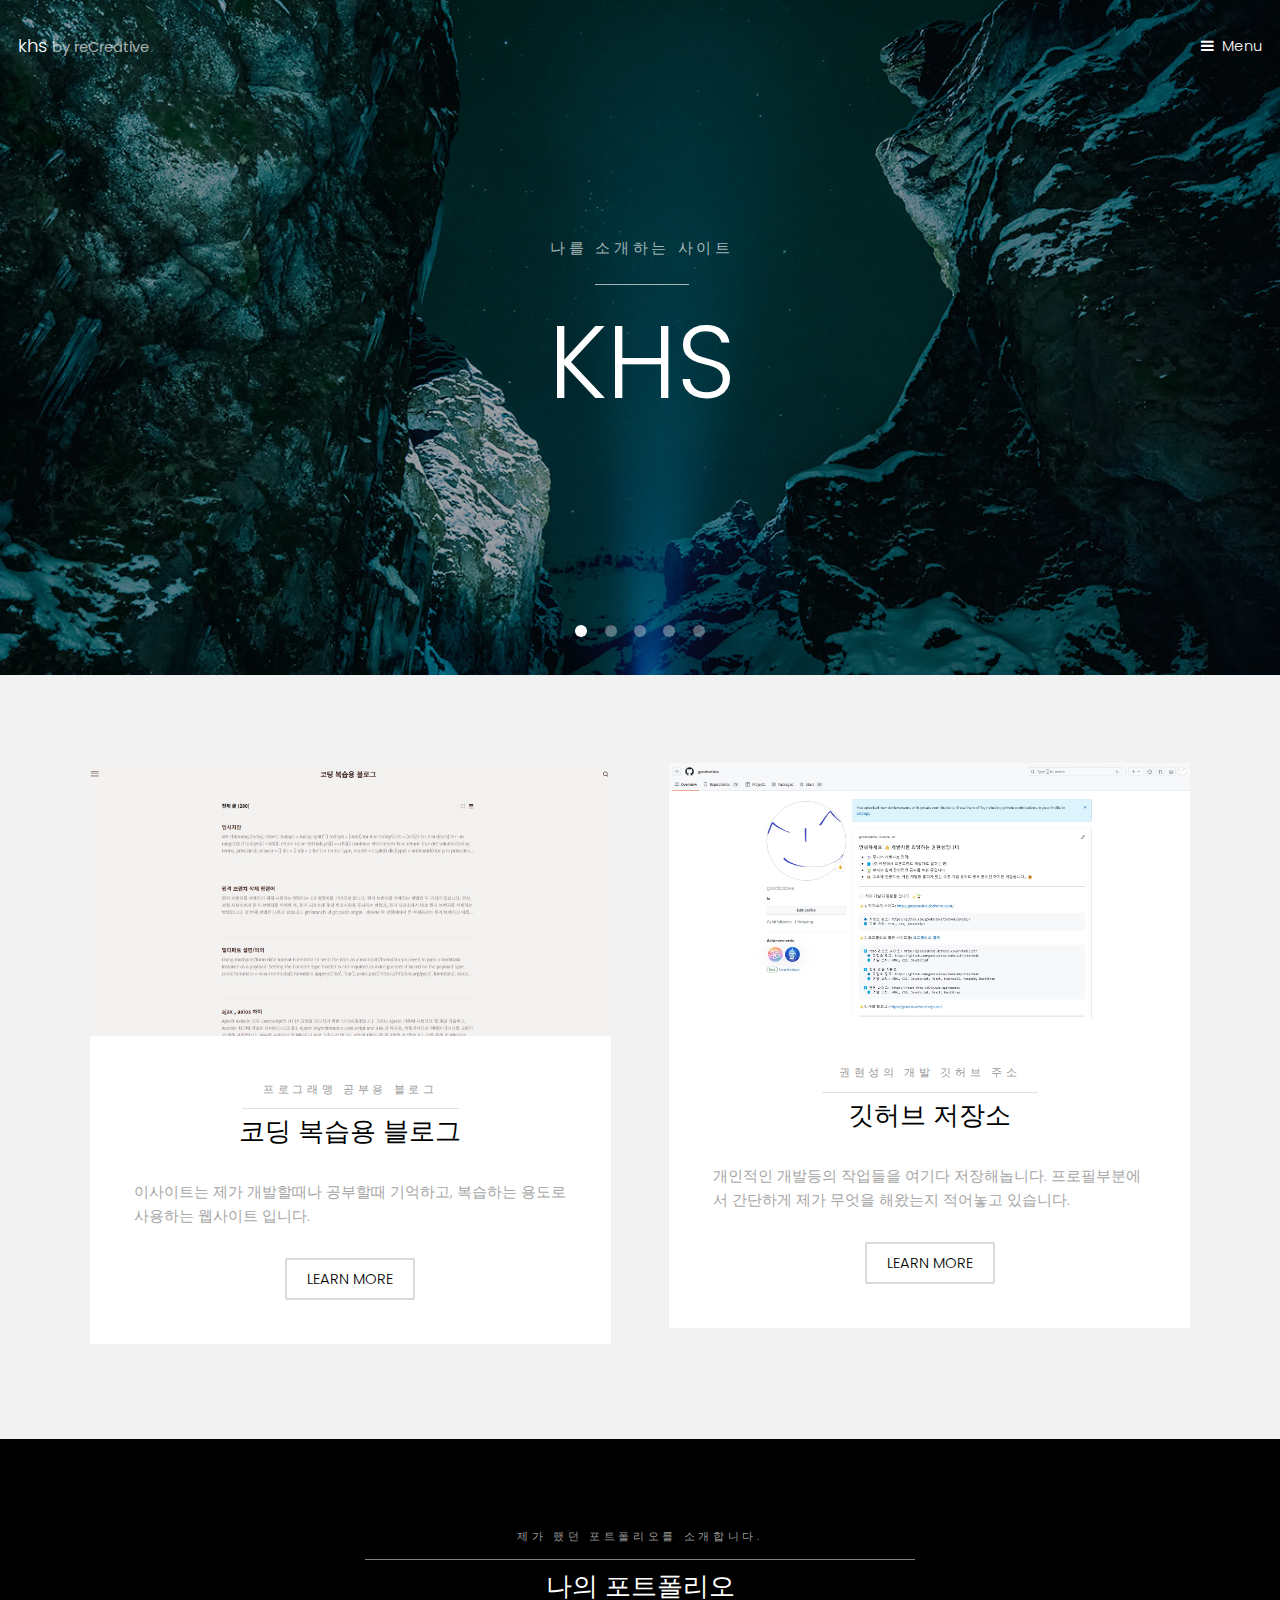
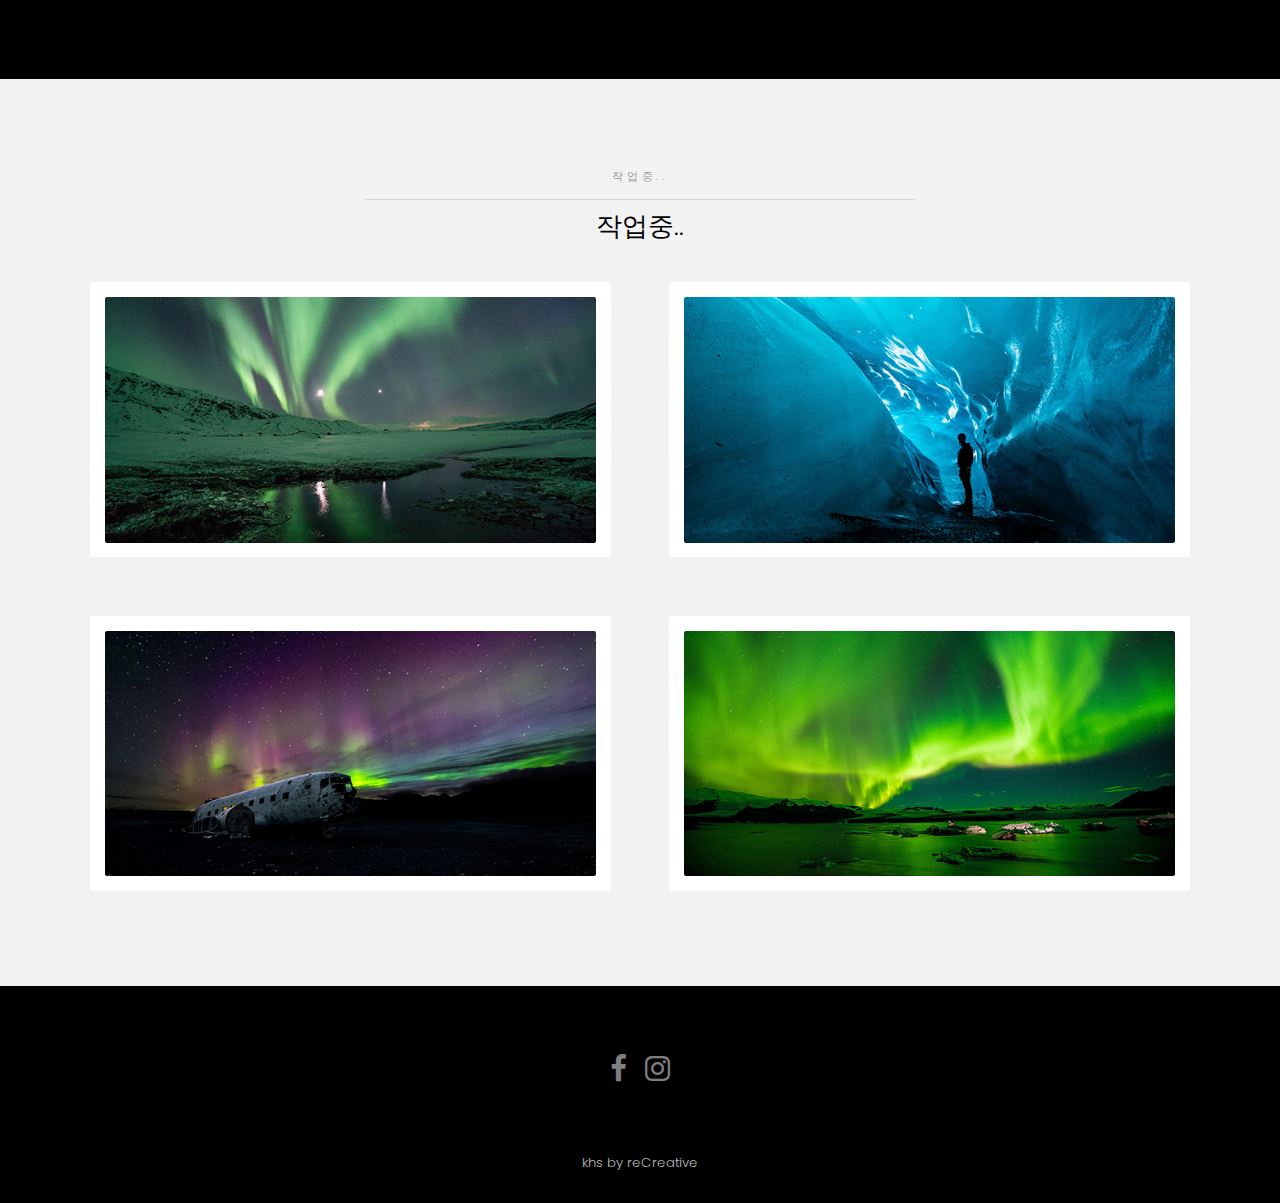
==== html/index.html @ efe6c765 "자기 소개 사이트 초기화" ====
<!DOCTYPE html>
<!--
	Hielo by TEMPLATED
	templated.co @templatedco
	Released for free under the Creative Commons Attribution 3.0 license (templated.co/license)
-->
<html>
  <head>
    <title>khs by reCreative</title>
    <meta charset="utf-8" />
    <meta name="viewport" content="width=device-width, initial-scale=1" />
    <link rel="stylesheet" href="assets/css/main.css" />
  </head>
  <body>
    <!-- Header -->
    <header id="header" class="alt">
      <div class="logo">
        <a href="index.html">khs <span>by reCreative</span></a>
      </div>
      <a href="#menu">Menu</a>
    </header>

    <!-- Nav -->
    <nav id="menu">
      <ul class="links">
        <li><a href="index.html">Home</a></li>
        <li><a href="generic.html">Old Portfolio</a></li>
        <li><a href="elements.html">New Portfolio</a></li>
      </ul>
    </nav>

    <!-- Banner -->
    <section class="banner full">
      <article>
        <img src="images/slide01.jpg" alt="" />
        <div class="inner">
          <header>
            <p>
              나를 소개하는 사이트</a>
            </p>
            <h2>KHS</h2>
          </header>
        </div>
      </article>
      <article>
        <img src="images/slide02.jpg" alt="" />
        <div class="inner">
          <header>
            <p>나의 첫번째 기술스택</p>
            <h2>React</h2>
          </header>
        </div>
      </article>
      <article>
        <img src="images/slide03.jpg" alt="" />
        <div class="inner">
          <header>
            <p>나의 두번째 기술스택</p>
            <h2>Redux</h2>
          </header>
        </div>
      </article>
      <article>
        <img src="images/slide04.jpg" alt="" />
        <div class="inner">
          <header>
            <p>나의 세번째 기술스택</p>
            <h2>javaScript</h2>
          </header>
        </div>
      </article>
      <article>
        <img src="images/slide05.jpg" alt="" />
        <div class="inner">
          <header>
            <p>나의 네번째 기술스택</p>
            <h2>Next.js</h2>
          </header>
        </div>
      </article>
    </section>

    <!-- One -->
    <section id="one" class="wrapper style2">
      <div class="inner">
        <div class="grid-style">
          <div>
            <div class="box">
              <div class="image fit">
                <img src="images/tistory.jpg" alt="블로그이미지" />
              </div>
              <div class="content">
                <header class="align-center">
                  <p>프로그래맹 공부용 블로그</p>
                  <h2>코딩 복습용 블로그</h2>
                </header>
                <p>
                  이사이트는 제가 개발할때나 공부할때 기억하고, 복습하는 용도로
                  사용하는 웹사이트 입니다.
                </p>
                <footer class="align-center">
                  <a href="https://goodsosbva.tistory.com/" class="button alt">Learn More</a>
                </footer>
              </div>
            </div>
          </div>

          <div>
            <div class="box">
              <div class="image fit">
                <img src="images/github.jpg" alt="" />
              </div>
              <div class="content">
                <header class="align-center">
                  <p>권현성의 개발 깃허브 주소</p>
                  <h2>깃허브 저장소</h2>
                </header>
                <p>
                  개인적인 개발등의 작업들을 여기다 저장해놉니다.
                  프로필부분에서 간단하게 제가 무엇을 해왔는지 적어놓고 있습니다.
                </p>
                <footer class="align-center">
                  <a href="https://github.com/goodsosbva" class="button alt">Learn More</a>
                </footer>
              </div>
            </div>
          </div>
        </div>
      </div>
    </section>

    <!-- Two -->
    <section id="two" class="wrapper style3">
      <div class="inner">
        <header class="align-center">
          <p>
            제가 했던 포트폴리오를 소개합니다.
          </p>
          <h2>나의 포트폴리오</h2>
        </header>
      </div>
    </section>

    <!-- Three -->
    <section id="three" class="wrapper style2">
      <div class="inner">
        <header class="align-center">
          <p class="special">
            작업중..
          </p>
          <h2>작업중..</h2>
        </header>
        <div class="gallery">
          <div>
            <div class="image fit">
              <a href="#"><img src="images/pic01.jpg" alt="" /></a>
            </div>
          </div>
          <div>
            <div class="image fit">
              <a href="#"><img src="images/pic02.jpg" alt="" /></a>
            </div>
          </div>
          <div>
            <div class="image fit">
              <a href="#"><img src="images/pic03.jpg" alt="" /></a>
            </div>
          </div>
          <div>
            <div class="image fit">
              <a href="#"><img src="images/pic04.jpg" alt="" /></a>
            </div>
          </div>
        </div>
      </div>
    </section>

    <!-- Footer -->
    <footer id="footer">
      <div class="container">
        <ul class="icons">
          <li>
            <a href="https://www.facebook.com/profile.php?id=100028564943110" class="icon fa-facebook"
              ><span class="label">Facebook</span></a
            >
          </li>
          <li>
            <a href="https://www.instagram.com/khs7019/?hl=ko" class="icon fa-instagram"
              ><span class="label">instagram</span></a
            >
          </li>
        </ul>
      </div>
    </footer>

    <div class="copyright">
      khs by reCreative
    </div>

    <!-- Scripts -->
    <script src="assets/js/jquery.min.js"></script>
    <script src="assets/js/jquery.scrollex.min.js"></script>
    <script src="assets/js/skel.min.js"></script>
    <script src="assets/js/util.js"></script>
    <script src="assets/js/main.js"></script>
  </body>
</html>
---- html/assets/css/main.css ----
@charset "UTF-8";
@import url(font-awesome.min.css);
@import url("https://fonts.googleapis.com/css?family=Poppins:300,400,500,600,700");

/*
	Hielo by TEMPLATED
	templated.co @templatedco
	Released for free under the Creative Commons Attribution 3.0 license (templated.co/license)
*/

/* Reset */

	html, body, div, span, applet, object, iframe, h1, h2, h3, h4, h5, h6, p, blockquote, pre, a, abbr, acronym, address, big, cite, code, del, dfn, em, img, ins, kbd, q, s, samp, small, strike, strong, sub, sup, tt, var, b, u, i, center, dl, dt, dd, ol, ul, li, fieldset, form, label, legend, table, caption, tbody, tfoot, thead, tr, th, td, article, aside, canvas, details, embed, figure, figcaption, footer, header, hgroup, menu, nav, output, ruby, section, summary, time, mark, audio, video {
		margin: 0;
		padding: 0;
		border: 0;
		font-size: 100%;
		font: inherit;
		vertical-align: baseline;
	}

	article, aside, details, figcaption, figure, footer, header, hgroup, menu, nav, section {
		display: block;
	}

	body {
		line-height: 1;
	}

	ol, ul {
		list-style: none;
	}

	blockquote, q {
		quotes: none;
	}

	blockquote:before, blockquote:after, q:before, q:after {
		content: '';
		content: none;
	}

	table {
		border-collapse: collapse;
		border-spacing: 0;
	}

	body {
		-webkit-text-size-adjust: none;
	}

/* Box Model */

	*, *:before, *:after {
		-moz-box-sizing: border-box;
		-webkit-box-sizing: border-box;
		box-sizing: border-box;
	}

/* Containers */

	.container {
		margin-left: auto;
		margin-right: auto;
	}

	.container.\31 25\25 {
		width: 100%;
		max-width: 100rem;
		min-width: 80rem;
	}

	.container.\37 5\25 {
		width: 60rem;
	}

	.container.\35 0\25 {
		width: 40rem;
	}

	.container.\32 5\25 {
		width: 20rem;
	}

	.container {
		width: 80rem;
	}

	@media screen and (max-width: 1680px) {

		.container.\31 25\25 {
			width: 100%;
			max-width: 100rem;
			min-width: 80rem;
		}

		.container.\37 5\25 {
			width: 60rem;
		}

		.container.\35 0\25 {
			width: 40rem;
		}

		.container.\32 5\25 {
			width: 20rem;
		}

		.container {
			width: 80rem;
		}

	}

	@media screen and (max-width: 1280px) {

		.container.\31 25\25 {
			width: 100%;
			max-width: 81.25rem;
			min-width: 65rem;
		}

		.container.\37 5\25 {
			width: 48.75rem;
		}

		.container.\35 0\25 {
			width: 32.5rem;
		}

		.container.\32 5\25 {
			width: 16.25rem;
		}

		.container {
			width: 65rem;
		}

	}

	@media screen and (max-width: 980px) {

		.container.\31 25\25 {
			width: 100%;
			max-width: 112.5%;
			min-width: 90%;
		}

		.container.\37 5\25 {
			width: 67.5%;
		}

		.container.\35 0\25 {
			width: 45%;
		}

		.container.\32 5\25 {
			width: 22.5%;
		}

		.container {
			width: 90%;
		}

	}

	@media screen and (max-width: 736px) {

		.container.\31 25\25 {
			width: 100%;
			max-width: 112.5%;
			min-width: 90%;
		}

		.container.\37 5\25 {
			width: 67.5%;
		}

		.container.\35 0\25 {
			width: 45%;
		}

		.container.\32 5\25 {
			width: 22.5%;
		}

		.container {
			width: 90% !important;
		}

	}

	@media screen and (max-width: 480px) {

		.container.\31 25\25 {
			width: 100%;
			max-width: 112.5%;
			min-width: 90%;
		}

		.container.\37 5\25 {
			width: 67.5%;
		}

		.container.\35 0\25 {
			width: 45%;
		}

		.container.\32 5\25 {
			width: 22.5%;
		}

		.container {
			width: 90% !important;
		}

	}

/* Grid */

	.row {
		border-bottom: solid 1px transparent;
		-moz-box-sizing: border-box;
		-webkit-box-sizing: border-box;
		box-sizing: border-box;
	}

	.row > * {
		float: left;
		-moz-box-sizing: border-box;
		-webkit-box-sizing: border-box;
		box-sizing: border-box;
	}

	.row:after, .row:before {
		content: '';
		display: block;
		clear: both;
		height: 0;
	}

	.row.uniform > * > :first-child {
		margin-top: 0;
	}

	.row.uniform > * > :last-child {
		margin-bottom: 0;
	}

	.row.\30 \25 > * {
		padding: 0 0 0 0rem;
	}

	.row.\30 \25 {
		margin: 0 0 -1px 0rem;
	}

	.row.uniform.\30 \25 > * {
		padding: 0rem 0 0 0rem;
	}

	.row.uniform.\30 \25 {
		margin: 0rem 0 -1px 0rem;
	}

	.row > * {
		padding: 0 0 0 2rem;
	}

	.row {
		margin: 0 0 -1px -2rem;
	}

	.row.uniform > * {
		padding: 2rem 0 0 2rem;
	}

	.row.uniform {
		margin: -2rem 0 -1px -2rem;
	}

	.row.\32 00\25 > * {
		padding: 0 0 0 4rem;
	}

	.row.\32 00\25 {
		margin: 0 0 -1px -4rem;
	}

	.row.uniform.\32 00\25 > * {
		padding: 4rem 0 0 4rem;
	}

	.row.uniform.\32 00\25 {
		margin: -4rem 0 -1px -4rem;
	}

	.row.\31 50\25 > * {
		padding: 0 0 0 3rem;
	}

	.row.\31 50\25 {
		margin: 0 0 -1px -3rem;
	}

	.row.uniform.\31 50\25 > * {
		padding: 3rem 0 0 3rem;
	}

	.row.uniform.\31 50\25 {
		margin: -3rem 0 -1px -3rem;
	}

	.row.\35 0\25 > * {
		padding: 0 0 0 1rem;
	}

	.row.\35 0\25 {
		margin: 0 0 -1px -1rem;
	}

	.row.uniform.\35 0\25 > * {
		padding: 1rem 0 0 1rem;
	}

	.row.uniform.\35 0\25 {
		margin: -1rem 0 -1px -1rem;
	}

	.row.\32 5\25 > * {
		padding: 0 0 0 0.5rem;
	}

	.row.\32 5\25 {
		margin: 0 0 -1px -0.5rem;
	}

	.row.uniform.\32 5\25 > * {
		padding: 0.5rem 0 0 0.5rem;
	}

	.row.uniform.\32 5\25 {
		margin: -0.5rem 0 -1px -0.5rem;
	}

	.\31 2u, .\31 2u\24 {
		width: 100%;
		clear: none;
		margin-left: 0;
	}

	.\31 1u, .\31 1u\24 {
		width: 91.6666666667%;
		clear: none;
		margin-left: 0;
	}

	.\31 0u, .\31 0u\24 {
		width: 83.3333333333%;
		clear: none;
		margin-left: 0;
	}

	.\39 u, .\39 u\24 {
		width: 75%;
		clear: none;
		margin-left: 0;
	}

	.\38 u, .\38 u\24 {
		width: 66.6666666667%;
		clear: none;
		margin-left: 0;
	}

	.\37 u, .\37 u\24 {
		width: 58.3333333333%;
		clear: none;
		margin-left: 0;
	}

	.\36 u, .\36 u\24 {
		width: 50%;
		clear: none;
		margin-left: 0;
	}

	.\35 u, .\35 u\24 {
		width: 41.6666666667%;
		clear: none;
		margin-left: 0;
	}

	.\34 u, .\34 u\24 {
		width: 33.3333333333%;
		clear: none;
		margin-left: 0;
	}

	.\33 u, .\33 u\24 {
		width: 25%;
		clear: none;
		margin-left: 0;
	}

	.\32 u, .\32 u\24 {
		width: 16.6666666667%;
		clear: none;
		margin-left: 0;
	}

	.\31 u, .\31 u\24 {
		width: 8.3333333333%;
		clear: none;
		margin-left: 0;
	}

	.\31 2u\24 + *,
	.\31 1u\24 + *,
	.\31 0u\24 + *,
	.\39 u\24 + *,
	.\38 u\24 + *,
	.\37 u\24 + *,
	.\36 u\24 + *,
	.\35 u\24 + *,
	.\34 u\24 + *,
	.\33 u\24 + *,
	.\32 u\24 + *,
	.\31 u\24 + * {
		clear: left;
	}

	.\-11u {
		margin-left: 91.66667%;
	}

	.\-10u {
		margin-left: 83.33333%;
	}

	.\-9u {
		margin-left: 75%;
	}

	.\-8u {
		margin-left: 66.66667%;
	}

	.\-7u {
		margin-left: 58.33333%;
	}

	.\-6u {
		margin-left: 50%;
	}

	.\-5u {
		margin-left: 41.66667%;
	}

	.\-4u {
		margin-left: 33.33333%;
	}

	.\-3u {
		margin-left: 25%;
	}

	.\-2u {
		margin-left: 16.66667%;
	}

	.\-1u {
		margin-left: 8.33333%;
	}

	@media screen and (max-width: 1680px) {

		.row > * {
			padding: 0 0 0 2rem;
		}

		.row {
			margin: 0 0 -1px -2rem;
		}

		.row.uniform > * {
			padding: 2rem 0 0 2rem;
		}

		.row.uniform {
			margin: -2rem 0 -1px -2rem;
		}

		.row.\32 00\25 > * {
			padding: 0 0 0 4rem;
		}

		.row.\32 00\25 {
			margin: 0 0 -1px -4rem;
		}

		.row.uniform.\32 00\25 > * {
			padding: 4rem 0 0 4rem;
		}

		.row.uniform.\32 00\25 {
			margin: -4rem 0 -1px -4rem;
		}

		.row.\31 50\25 > * {
			padding: 0 0 0 3rem;
		}

		.row.\31 50\25 {
			margin: 0 0 -1px -3rem;
		}

		.row.uniform.\31 50\25 > * {
			padding: 3rem 0 0 3rem;
		}

		.row.uniform.\31 50\25 {
			margin: -3rem 0 -1px -3rem;
		}

		.row.\35 0\25 > * {
			padding: 0 0 0 1rem;
		}

		.row.\35 0\25 {
			margin: 0 0 -1px -1rem;
		}

		.row.uniform.\35 0\25 > * {
			padding: 1rem 0 0 1rem;
		}

		.row.uniform.\35 0\25 {
			margin: -1rem 0 -1px -1rem;
		}

		.row.\32 5\25 > * {
			padding: 0 0 0 0.5rem;
		}

		.row.\32 5\25 {
			margin: 0 0 -1px -0.5rem;
		}

		.row.uniform.\32 5\25 > * {
			padding: 0.5rem 0 0 0.5rem;
		}

		.row.uniform.\32 5\25 {
			margin: -0.5rem 0 -1px -0.5rem;
		}

		.\31 2u\28xlarge\29, .\31 2u\24\28xlarge\29 {
			width: 100%;
			clear: none;
			margin-left: 0;
		}

		.\31 1u\28xlarge\29, .\31 1u\24\28xlarge\29 {
			width: 91.6666666667%;
			clear: none;
			margin-left: 0;
		}

		.\31 0u\28xlarge\29, .\31 0u\24\28xlarge\29 {
			width: 83.3333333333%;
			clear: none;
			margin-left: 0;
		}

		.\39 u\28xlarge\29, .\39 u\24\28xlarge\29 {
			width: 75%;
			clear: none;
			margin-left: 0;
		}

		.\38 u\28xlarge\29, .\38 u\24\28xlarge\29 {
			width: 66.6666666667%;
			clear: none;
			margin-left: 0;
		}

		.\37 u\28xlarge\29, .\37 u\24\28xlarge\29 {
			width: 58.3333333333%;
			clear: none;
			margin-left: 0;
		}

		.\36 u\28xlarge\29, .\36 u\24\28xlarge\29 {
			width: 50%;
			clear: none;
			margin-left: 0;
		}

		.\35 u\28xlarge\29, .\35 u\24\28xlarge\29 {
			width: 41.6666666667%;
			clear: none;
			margin-left: 0;
		}

		.\34 u\28xlarge\29, .\34 u\24\28xlarge\29 {
			width: 33.3333333333%;
			clear: none;
			margin-left: 0;
		}

		.\33 u\28xlarge\29, .\33 u\24\28xlarge\29 {
			width: 25%;
			clear: none;
			margin-left: 0;
		}

		.\32 u\28xlarge\29, .\32 u\24\28xlarge\29 {
			width: 16.6666666667%;
			clear: none;
			margin-left: 0;
		}

		.\31 u\28xlarge\29, .\31 u\24\28xlarge\29 {
			width: 8.3333333333%;
			clear: none;
			margin-left: 0;
		}

		.\31 2u\24\28xlarge\29 + *,
		.\31 1u\24\28xlarge\29 + *,
		.\31 0u\24\28xlarge\29 + *,
		.\39 u\24\28xlarge\29 + *,
		.\38 u\24\28xlarge\29 + *,
		.\37 u\24\28xlarge\29 + *,
		.\36 u\24\28xlarge\29 + *,
		.\35 u\24\28xlarge\29 + *,
		.\34 u\24\28xlarge\29 + *,
		.\33 u\24\28xlarge\29 + *,
		.\32 u\24\28xlarge\29 + *,
		.\31 u\24\28xlarge\29 + * {
			clear: left;
		}

		.\-11u\28xlarge\29 {
			margin-left: 91.66667%;
		}

		.\-10u\28xlarge\29 {
			margin-left: 83.33333%;
		}

		.\-9u\28xlarge\29 {
			margin-left: 75%;
		}

		.\-8u\28xlarge\29 {
			margin-left: 66.66667%;
		}

		.\-7u\28xlarge\29 {
			margin-left: 58.33333%;
		}

		.\-6u\28xlarge\29 {
			margin-left: 50%;
		}

		.\-5u\28xlarge\29 {
			margin-left: 41.66667%;
		}

		.\-4u\28xlarge\29 {
			margin-left: 33.33333%;
		}

		.\-3u\28xlarge\29 {
			margin-left: 25%;
		}

		.\-2u\28xlarge\29 {
			margin-left: 16.66667%;
		}

		.\-1u\28xlarge\29 {
			margin-left: 8.33333%;
		}

	}

	@media screen and (max-width: 1280px) {

		.row > * {
			padding: 0 0 0 1.5rem;
		}

		.row {
			margin: 0 0 -1px -1.5rem;
		}

		.row.uniform > * {
			padding: 1.5rem 0 0 1.5rem;
		}

		.row.uniform {
			margin: -1.5rem 0 -1px -1.5rem;
		}

		.row.\32 00\25 > * {
			padding: 0 0 0 3rem;
		}

		.row.\32 00\25 {
			margin: 0 0 -1px -3rem;
		}

		.row.uniform.\32 00\25 > * {
			padding: 3rem 0 0 3rem;
		}

		.row.uniform.\32 00\25 {
			margin: -3rem 0 -1px -3rem;
		}

		.row.\31 50\25 > * {
			padding: 0 0 0 2.25rem;
		}

		.row.\31 50\25 {
			margin: 0 0 -1px -2.25rem;
		}

		.row.uniform.\31 50\25 > * {
			padding: 2.25rem 0 0 2.25rem;
		}

		.row.uniform.\31 50\25 {
			margin: -2.25rem 0 -1px -2.25rem;
		}

		.row.\35 0\25 > * {
			padding: 0 0 0 0.75rem;
		}

		.row.\35 0\25 {
			margin: 0 0 -1px -0.75rem;
		}

		.row.uniform.\35 0\25 > * {
			padding: 0.75rem 0 0 0.75rem;
		}

		.row.uniform.\35 0\25 {
			margin: -0.75rem 0 -1px -0.75rem;
		}

		.row.\32 5\25 > * {
			padding: 0 0 0 0.375rem;
		}

		.row.\32 5\25 {
			margin: 0 0 -1px -0.375rem;
		}

		.row.uniform.\32 5\25 > * {
			padding: 0.375rem 0 0 0.375rem;
		}

		.row.uniform.\32 5\25 {
			margin: -0.375rem 0 -1px -0.375rem;
		}

		.\31 2u\28large\29, .\31 2u\24\28large\29 {
			width: 100%;
			clear: none;
			margin-left: 0;
		}

		.\31 1u\28large\29, .\31 1u\24\28large\29 {
			width: 91.6666666667%;
			clear: none;
			margin-left: 0;
		}

		.\31 0u\28large\29, .\31 0u\24\28large\29 {
			width: 83.3333333333%;
			clear: none;
			margin-left: 0;
		}

		.\39 u\28large\29, .\39 u\24\28large\29 {
			width: 75%;
			clear: none;
			margin-left: 0;
		}

		.\38 u\28large\29, .\38 u\24\28large\29 {
			width: 66.6666666667%;
			clear: none;
			margin-left: 0;
		}

		.\37 u\28large\29, .\37 u\24\28large\29 {
			width: 58.3333333333%;
			clear: none;
			margin-left: 0;
		}

		.\36 u\28large\29, .\36 u\24\28large\29 {
			width: 50%;
			clear: none;
			margin-left: 0;
		}

		.\35 u\28large\29, .\35 u\24\28large\29 {
			width: 41.6666666667%;
			clear: none;
			margin-left: 0;
		}

		.\34 u\28large\29, .\34 u\24\28large\29 {
			width: 33.3333333333%;
			clear: none;
			margin-left: 0;
		}

		.\33 u\28large\29, .\33 u\24\28large\29 {
			width: 25%;
			clear: none;
			margin-left: 0;
		}

		.\32 u\28large\29, .\32 u\24\28large\29 {
			width: 16.6666666667%;
			clear: none;
			margin-left: 0;
		}

		.\31 u\28large\29, .\31 u\24\28large\29 {
			width: 8.3333333333%;
			clear: none;
			margin-left: 0;
		}

		.\31 2u\24\28large\29 + *,
		.\31 1u\24\28large\29 + *,
		.\31 0u\24\28large\29 + *,
		.\39 u\24\28large\29 + *,
		.\38 u\24\28large\29 + *,
		.\37 u\24\28large\29 + *,
		.\36 u\24\28large\29 + *,
		.\35 u\24\28large\29 + *,
		.\34 u\24\28large\29 + *,
		.\33 u\24\28large\29 + *,
		.\32 u\24\28large\29 + *,
		.\31 u\24\28large\29 + * {
			clear: left;
		}

		.\-11u\28large\29 {
			margin-left: 91.66667%;
		}

		.\-10u\28large\29 {
			margin-left: 83.33333%;
		}

		.\-9u\28large\29 {
			margin-left: 75%;
		}

		.\-8u\28large\29 {
			margin-left: 66.66667%;
		}

		.\-7u\28large\29 {
			margin-left: 58.33333%;
		}

		.\-6u\28large\29 {
			margin-left: 50%;
		}

		.\-5u\28large\29 {
			margin-left: 41.66667%;
		}

		.\-4u\28large\29 {
			margin-left: 33.33333%;
		}

		.\-3u\28large\29 {
			margin-left: 25%;
		}

		.\-2u\28large\29 {
			margin-left: 16.66667%;
		}

		.\-1u\28large\29 {
			margin-left: 8.33333%;
		}

	}

	@media screen and (max-width: 980px) {

		.row > * {
			padding: 0 0 0 1.5rem;
		}

		.row {
			margin: 0 0 -1px -1.5rem;
		}

		.row.uniform > * {
			padding: 1.5rem 0 0 1.5rem;
		}

		.row.uniform {
			margin: -1.5rem 0 -1px -1.5rem;
		}

		.row.\32 00\25 > * {
			padding: 0 0 0 3rem;
		}

		.row.\32 00\25 {
			margin: 0 0 -1px -3rem;
		}

		.row.uniform.\32 00\25 > * {
			padding: 3rem 0 0 3rem;
		}

		.row.uniform.\32 00\25 {
			margin: -3rem 0 -1px -3rem;
		}

		.row.\31 50\25 > * {
			padding: 0 0 0 2.25rem;
		}

		.row.\31 50\25 {
			margin: 0 0 -1px -2.25rem;
		}

		.row.uniform.\31 50\25 > * {
			padding: 2.25rem 0 0 2.25rem;
		}

		.row.uniform.\31 50\25 {
			margin: -2.25rem 0 -1px -2.25rem;
		}

		.row.\35 0\25 > * {
			padding: 0 0 0 0.75rem;
		}

		.row.\35 0\25 {
			margin: 0 0 -1px -0.75rem;
		}

		.row.uniform.\35 0\25 > * {
			padding: 0.75rem 0 0 0.75rem;
		}

		.row.uniform.\35 0\25 {
			margin: -0.75rem 0 -1px -0.75rem;
		}

		.row.\32 5\25 > * {
			padding: 0 0 0 0.375rem;
		}

		.row.\32 5\25 {
			margin: 0 0 -1px -0.375rem;
		}

		.row.uniform.\32 5\25 > * {
			padding: 0.375rem 0 0 0.375rem;
		}

		.row.uniform.\32 5\25 {
			margin: -0.375rem 0 -1px -0.375rem;
		}

		.\31 2u\28medium\29, .\31 2u\24\28medium\29 {
			width: 100%;
			clear: none;
			margin-left: 0;
		}

		.\31 1u\28medium\29, .\31 1u\24\28medium\29 {
			width: 91.6666666667%;
			clear: none;
			margin-left: 0;
		}

		.\31 0u\28medium\29, .\31 0u\24\28medium\29 {
			width: 83.3333333333%;
			clear: none;
			margin-left: 0;
		}

		.\39 u\28medium\29, .\39 u\24\28medium\29 {
			width: 75%;
			clear: none;
			margin-left: 0;
		}

		.\38 u\28medium\29, .\38 u\24\28medium\29 {
			width: 66.6666666667%;
			clear: none;
			margin-left: 0;
		}

		.\37 u\28medium\29, .\37 u\24\28medium\29 {
			width: 58.3333333333%;
			clear: none;
			margin-left: 0;
		}

		.\36 u\28medium\29, .\36 u\24\28medium\29 {
			width: 50%;
			clear: none;
			margin-left: 0;
		}

		.\35 u\28medium\29, .\35 u\24\28medium\29 {
			width: 41.6666666667%;
			clear: none;
			margin-left: 0;
		}

		.\34 u\28medium\29, .\34 u\24\28medium\29 {
			width: 33.3333333333%;
			clear: none;
			margin-left: 0;
		}

		.\33 u\28medium\29, .\33 u\24\28medium\29 {
			width: 25%;
			clear: none;
			margin-left: 0;
		}

		.\32 u\28medium\29, .\32 u\24\28medium\29 {
			width: 16.6666666667%;
			clear: none;
			margin-left: 0;
		}

		.\31 u\28medium\29, .\31 u\24\28medium\29 {
			width: 8.3333333333%;
			clear: none;
			margin-left: 0;
		}

		.\31 2u\24\28medium\29 + *,
		.\31 1u\24\28medium\29 + *,
		.\31 0u\24\28medium\29 + *,
		.\39 u\24\28medium\29 + *,
		.\38 u\24\28medium\29 + *,
		.\37 u\24\28medium\29 + *,
		.\36 u\24\28medium\29 + *,
		.\35 u\24\28medium\29 + *,
		.\34 u\24\28medium\29 + *,
		.\33 u\24\28medium\29 + *,
		.\32 u\24\28medium\29 + *,
		.\31 u\24\28medium\29 + * {
			clear: left;
		}

		.\-11u\28medium\29 {
			margin-left: 91.66667%;
		}

		.\-10u\28medium\29 {
			margin-left: 83.33333%;
		}

		.\-9u\28medium\29 {
			margin-left: 75%;
		}

		.\-8u\28medium\29 {
			margin-left: 66.66667%;
		}

		.\-7u\28medium\29 {
			margin-left: 58.33333%;
		}

		.\-6u\28medium\29 {
			margin-left: 50%;
		}

		.\-5u\28medium\29 {
			margin-left: 41.66667%;
		}

		.\-4u\28medium\29 {
			margin-left: 33.33333%;
		}

		.\-3u\28medium\29 {
			margin-left: 25%;
		}

		.\-2u\28medium\29 {
			margin-left: 16.66667%;
		}

		.\-1u\28medium\29 {
			margin-left: 8.33333%;
		}

	}

	@media screen and (max-width: 736px) {

		.row > * {
			padding: 0 0 0 1.25rem;
		}

		.row {
			margin: 0 0 -1px -1.25rem;
		}

		.row.uniform > * {
			padding: 1.25rem 0 0 1.25rem;
		}

		.row.uniform {
			margin: -1.25rem 0 -1px -1.25rem;
		}

		.row.\32 00\25 > * {
			padding: 0 0 0 2.5rem;
		}

		.row.\32 00\25 {
			margin: 0 0 -1px -2.5rem;
		}

		.row.uniform.\32 00\25 > * {
			padding: 2.5rem 0 0 2.5rem;
		}

		.row.uniform.\32 00\25 {
			margin: -2.5rem 0 -1px -2.5rem;
		}

		.row.\31 50\25 > * {
			padding: 0 0 0 1.875rem;
		}

		.row.\31 50\25 {
			margin: 0 0 -1px -1.875rem;
		}

		.row.uniform.\31 50\25 > * {
			padding: 1.875rem 0 0 1.875rem;
		}

		.row.uniform.\31 50\25 {
			margin: -1.875rem 0 -1px -1.875rem;
		}

		.row.\35 0\25 > * {
			padding: 0 0 0 0.625rem;
		}

		.row.\35 0\25 {
			margin: 0 0 -1px -0.625rem;
		}

		.row.uniform.\35 0\25 > * {
			padding: 0.625rem 0 0 0.625rem;
		}

		.row.uniform.\35 0\25 {
			margin: -0.625rem 0 -1px -0.625rem;
		}

		.row.\32 5\25 > * {
			padding: 0 0 0 0.3125rem;
		}

		.row.\32 5\25 {
			margin: 0 0 -1px -0.3125rem;
		}

		.row.uniform.\32 5\25 > * {
			padding: 0.3125rem 0 0 0.3125rem;
		}

		.row.uniform.\32 5\25 {
			margin: -0.3125rem 0 -1px -0.3125rem;
		}

		.\31 2u\28small\29, .\31 2u\24\28small\29 {
			width: 100%;
			clear: none;
			margin-left: 0;
		}

		.\31 1u\28small\29, .\31 1u\24\28small\29 {
			width: 91.6666666667%;
			clear: none;
			margin-left: 0;
		}

		.\31 0u\28small\29, .\31 0u\24\28small\29 {
			width: 83.3333333333%;
			clear: none;
			margin-left: 0;
		}

		.\39 u\28small\29, .\39 u\24\28small\29 {
			width: 75%;
			clear: none;
			margin-left: 0;
		}

		.\38 u\28small\29, .\38 u\24\28small\29 {
			width: 66.6666666667%;
			clear: none;
			margin-left: 0;
		}

		.\37 u\28small\29, .\37 u\24\28small\29 {
			width: 58.3333333333%;
			clear: none;
			margin-left: 0;
		}

		.\36 u\28small\29, .\36 u\24\28small\29 {
			width: 50%;
			clear: none;
			margin-left: 0;
		}

		.\35 u\28small\29, .\35 u\24\28small\29 {
			width: 41.6666666667%;
			clear: none;
			margin-left: 0;
		}

		.\34 u\28small\29, .\34 u\24\28small\29 {
			width: 33.3333333333%;
			clear: none;
			margin-left: 0;
		}

		.\33 u\28small\29, .\33 u\24\28small\29 {
			width: 25%;
			clear: none;
			margin-left: 0;
		}

		.\32 u\28small\29, .\32 u\24\28small\29 {
			width: 16.6666666667%;
			clear: none;
			margin-left: 0;
		}

		.\31 u\28small\29, .\31 u\24\28small\29 {
			width: 8.3333333333%;
			clear: none;
			margin-left: 0;
		}

		.\31 2u\24\28small\29 + *,
		.\31 1u\24\28small\29 + *,
		.\31 0u\24\28small\29 + *,
		.\39 u\24\28small\29 + *,
		.\38 u\24\28small\29 + *,
		.\37 u\24\28small\29 + *,
		.\36 u\24\28small\29 + *,
		.\35 u\24\28small\29 + *,
		.\34 u\24\28small\29 + *,
		.\33 u\24\28small\29 + *,
		.\32 u\24\28small\29 + *,
		.\31 u\24\28small\29 + * {
			clear: left;
		}

		.\-11u\28small\29 {
			margin-left: 91.66667%;
		}

		.\-10u\28small\29 {
			margin-left: 83.33333%;
		}

		.\-9u\28small\29 {
			margin-left: 75%;
		}

		.\-8u\28small\29 {
			margin-left: 66.66667%;
		}

		.\-7u\28small\29 {
			margin-left: 58.33333%;
		}

		.\-6u\28small\29 {
			margin-left: 50%;
		}

		.\-5u\28small\29 {
			margin-left: 41.66667%;
		}

		.\-4u\28small\29 {
			margin-left: 33.33333%;
		}

		.\-3u\28small\29 {
			margin-left: 25%;
		}

		.\-2u\28small\29 {
			margin-left: 16.66667%;
		}

		.\-1u\28small\29 {
			margin-left: 8.33333%;
		}

	}

	@media screen and (max-width: 480px) {

		.row > * {
			padding: 0 0 0 1.25rem;
		}

		.row {
			margin: 0 0 -1px -1.25rem;
		}

		.row.uniform > * {
			padding: 1.25rem 0 0 1.25rem;
		}

		.row.uniform {
			margin: -1.25rem 0 -1px -1.25rem;
		}

		.row.\32 00\25 > * {
			padding: 0 0 0 2.5rem;
		}

		.row.\32 00\25 {
			margin: 0 0 -1px -2.5rem;
		}

		.row.uniform.\32 00\25 > * {
			padding: 2.5rem 0 0 2.5rem;
		}

		.row.uniform.\32 00\25 {
			margin: -2.5rem 0 -1px -2.5rem;
		}

		.row.\31 50\25 > * {
			padding: 0 0 0 1.875rem;
		}

		.row.\31 50\25 {
			margin: 0 0 -1px -1.875rem;
		}

		.row.uniform.\31 50\25 > * {
			padding: 1.875rem 0 0 1.875rem;
		}

		.row.uniform.\31 50\25 {
			margin: -1.875rem 0 -1px -1.875rem;
		}

		.row.\35 0\25 > * {
			padding: 0 0 0 0.625rem;
		}

		.row.\35 0\25 {
			margin: 0 0 -1px -0.625rem;
		}

		.row.uniform.\35 0\25 > * {
			padding: 0.625rem 0 0 0.625rem;
		}

		.row.uniform.\35 0\25 {
			margin: -0.625rem 0 -1px -0.625rem;
		}

		.row.\32 5\25 > * {
			padding: 0 0 0 0.3125rem;
		}

		.row.\32 5\25 {
			margin: 0 0 -1px -0.3125rem;
		}

		.row.uniform.\32 5\25 > * {
			padding: 0.3125rem 0 0 0.3125rem;
		}

		.row.uniform.\32 5\25 {
			margin: -0.3125rem 0 -1px -0.3125rem;
		}

		.\31 2u\28xsmall\29, .\31 2u\24\28xsmall\29 {
			width: 100%;
			clear: none;
			margin-left: 0;
		}

		.\31 1u\28xsmall\29, .\31 1u\24\28xsmall\29 {
			width: 91.6666666667%;
			clear: none;
			margin-left: 0;
		}

		.\31 0u\28xsmall\29, .\31 0u\24\28xsmall\29 {
			width: 83.3333333333%;
			clear: none;
			margin-left: 0;
		}

		.\39 u\28xsmall\29, .\39 u\24\28xsmall\29 {
			width: 75%;
			clear: none;
			margin-left: 0;
		}

		.\38 u\28xsmall\29, .\38 u\24\28xsmall\29 {
			width: 66.6666666667%;
			clear: none;
			margin-left: 0;
		}

		.\37 u\28xsmall\29, .\37 u\24\28xsmall\29 {
			width: 58.3333333333%;
			clear: none;
			margin-left: 0;
		}

		.\36 u\28xsmall\29, .\36 u\24\28xsmall\29 {
			width: 50%;
			clear: none;
			margin-left: 0;
		}

		.\35 u\28xsmall\29, .\35 u\24\28xsmall\29 {
			width: 41.6666666667%;
			clear: none;
			margin-left: 0;
		}

		.\34 u\28xsmall\29, .\34 u\24\28xsmall\29 {
			width: 33.3333333333%;
			clear: none;
			margin-left: 0;
		}

		.\33 u\28xsmall\29, .\33 u\24\28xsmall\29 {
			width: 25%;
			clear: none;
			margin-left: 0;
		}

		.\32 u\28xsmall\29, .\32 u\24\28xsmall\29 {
			width: 16.6666666667%;
			clear: none;
			margin-left: 0;
		}

		.\31 u\28xsmall\29, .\31 u\24\28xsmall\29 {
			width: 8.3333333333%;
			clear: none;
			margin-left: 0;
		}

		.\31 2u\24\28xsmall\29 + *,
		.\31 1u\24\28xsmall\29 + *,
		.\31 0u\24\28xsmall\29 + *,
		.\39 u\24\28xsmall\29 + *,
		.\38 u\24\28xsmall\29 + *,
		.\37 u\24\28xsmall\29 + *,
		.\36 u\24\28xsmall\29 + *,
		.\35 u\24\28xsmall\29 + *,
		.\34 u\24\28xsmall\29 + *,
		.\33 u\24\28xsmall\29 + *,
		.\32 u\24\28xsmall\29 + *,
		.\31 u\24\28xsmall\29 + * {
			clear: left;
		}

		.\-11u\28xsmall\29 {
			margin-left: 91.66667%;
		}

		.\-10u\28xsmall\29 {
			margin-left: 83.33333%;
		}

		.\-9u\28xsmall\29 {
			margin-left: 75%;
		}

		.\-8u\28xsmall\29 {
			margin-left: 66.66667%;
		}

		.\-7u\28xsmall\29 {
			margin-left: 58.33333%;
		}

		.\-6u\28xsmall\29 {
			margin-left: 50%;
		}

		.\-5u\28xsmall\29 {
			margin-left: 41.66667%;
		}

		.\-4u\28xsmall\29 {
			margin-left: 33.33333%;
		}

		.\-3u\28xsmall\29 {
			margin-left: 25%;
		}

		.\-2u\28xsmall\29 {
			margin-left: 16.66667%;
		}

		.\-1u\28xsmall\29 {
			margin-left: 8.33333%;
		}

	}

/* Basic */

	@-ms-viewport {
		width: device-width;
	}

	body {
		-ms-overflow-style: scrollbar;
	}

	@media screen and (max-width: 480px) {

		html, body {
			min-width: 320px;
		}

	}

	body {
		background: #fff;
	}

		body.is-loading *, body.is-loading *:before, body.is-loading *:after {
			-moz-animation: none !important;
			-webkit-animation: none !important;
			-ms-animation: none !important;
			animation: none !important;
			-moz-transition: none !important;
			-webkit-transition: none !important;
			-ms-transition: none !important;
			transition: none !important;
		}

/* Type */

	html {
		font-size: 13pt;
	}

		@media screen and (max-width: 1680px) {

			html {
				font-size: 11pt;
			}

		}

		@media screen and (max-width: 1280px) {

			html {
				font-size: 11pt;
			}

		}

		@media screen and (max-width: 980px) {

			html {
				font-size: 12pt;
			}

		}

		@media screen and (max-width: 736px) {

			html {
				font-size: 12pt;
			}

		}

		@media screen and (max-width: 480px) {

			html {
				font-size: 12pt;
			}

		}

	body {
		background-color: #fff;
		color: #444;
	}

	body, input, select, textarea {
		font-family: "Poppins", sans-serif;
		font-weight: 300;
		font-size: 1rem;
		line-height: 1.65;
	}

	a {
		text-decoration: underline;
	}

		a:hover {
			text-decoration: none;
		}

	strong, b {
		font-weight: 600;
	}

	em, i {
		font-style: italic;
	}

	p {
		margin: 0 0 2rem 0;
	}

		p.special {
			text-transform: uppercase;
			font-size: .75rem;
			font-weight: 300;
			margin: 0 0 .5rem 0;
			padding: 0 0 1rem 0;
			letter-spacing: .25rem;
		}

			p.special:after {
				content: '';
				position: absolute;
				margin: auto;
				right: 0;
				bottom: 0;
				left: 0;
				width: 50%;
				height: 1px;
				background-color: rgba(0, 0, 0, 0.125);
			}

	h1, h2, h3, h4, h5, h6 {
		font-weight: 300;
		line-height: 1.5;
		margin: 0 0 1rem 0;
	}

		h1 a, h2 a, h3 a, h4 a, h5 a, h6 a {
			color: inherit;
			text-decoration: none;
		}

	h2 {
		font-size: 1.75rem;
	}

	h3 {
		font-size: 1.35rem;
	}

	h4 {
		font-size: 1.1rem;
	}

	h5 {
		font-size: 0.9rem;
	}

	h6 {
		font-size: 0.7rem;
	}

	sub {
		font-size: 0.8rem;
		position: relative;
		top: 0.5rem;
	}

	sup {
		font-size: 0.8rem;
		position: relative;
		top: -0.5rem;
	}

	blockquote {
		border-left: solid 4px;
		font-style: italic;
		margin: 0 0 2rem 0;
		padding: 0.5rem 0 0.5rem 2rem;
	}

	code {
		border-radius: 2px;
		border: solid 1px;
		font-family: "Courier New", monospace;
		font-size: 0.9rem;
		margin: 0 0.25rem;
		padding: 0.25rem 0.65rem;
	}

	pre {
		-webkit-overflow-scrolling: touch;
		font-family: "Courier New", monospace;
		font-size: 0.9rem;
		margin: 0 0 2rem 0;
	}

		pre code {
			display: block;
			line-height: 1.75;
			padding: 1rem 1.5rem;
			overflow-x: auto;
		}

	hr {
		border: 0;
		border-bottom: solid 1px;
		margin: 2rem 0;
	}

		hr.major {
			margin: 3rem 0;
		}

	.align-left {
		text-align: left;
	}

	.align-center {
		text-align: center;
	}

	.align-right {
		text-align: right;
	}

	input, select, textarea {
		color: #555;
	}

	a {
		color: #8a4680;
	}

	strong, b {
		color: #555;
	}

	h1, h2, h3, h4, h5, h6 {
		color: #555;
	}

	blockquote {
		border-left-color: rgba(144, 144, 144, 0.25);
	}

	code {
		background: rgba(144, 144, 144, 0.075);
		border-color: rgba(144, 144, 144, 0.25);
	}

	hr {
		border-bottom-color: rgba(144, 144, 144, 0.25);
	}

/* Box */

	.box {
		margin-bottom: 2rem;
		background: #FFF;
	}

		.box .image.fit {
			margin: 0;
			border-radius: 0;
		}

			.box .image.fit img {
				border-radius: 0;
			}

		.box header h2 {
			margin-bottom: 2rem;
		}

		.box header p {
			text-transform: uppercase;
			font-size: .75rem;
			font-weight: 300;
			margin: 0 0 .25rem 0;
			padding: 0 0 .75rem 0;
			letter-spacing: .25rem;
		}

			.box header p:after {
				content: '';
				position: absolute;
				margin: auto;
				right: 0;
				bottom: 0;
				left: 0;
				width: 50%;
				height: 1px;
				background-color: rgba(0, 0, 0, 0.125);
			}

		.box .content {
			padding: 3rem;
		}

		.box > :last-child,
		.box > :last-child > :last-child,
		.box > :last-child > :last-child > :last-child {
			margin-bottom: 0;
		}

		.box.alt {
			border: 0;
			border-radius: 0;
			padding: 0;
		}

		@media screen and (max-width: 736px) {

			.box .content {
				padding: 2rem;
			}

		}

	.box {
		border-color: rgba(144, 144, 144, 0.25);
	}

/* Button */

	input[type="submit"],
	input[type="reset"],
	input[type="button"],
	button,
	.button {
		-moz-appearance: none;
		-webkit-appearance: none;
		-ms-appearance: none;
		appearance: none;
		-moz-transition: background-color 0.2s ease-in-out, color 0.2s ease-in-out;
		-webkit-transition: background-color 0.2s ease-in-out, color 0.2s ease-in-out;
		-ms-transition: background-color 0.2s ease-in-out, color 0.2s ease-in-out;
		transition: background-color 0.2s ease-in-out, color 0.2s ease-in-out;
		border-radius: 2px;
		border: 0;
		cursor: pointer;
		display: inline-block;
		font-weight: 300;
		height: 2.85rem;
		line-height: 2.95rem;
		padding: 0 1.5rem;
		text-align: center;
		text-decoration: none;
		text-transform: uppercase;
		white-space: nowrap;
	}

		input[type="submit"].icon,
		input[type="reset"].icon,
		input[type="button"].icon,
		button.icon,
		.button.icon {
			padding-left: 1.35rem;
		}

			input[type="submit"].icon:before,
			input[type="reset"].icon:before,
			input[type="button"].icon:before,
			button.icon:before,
			.button.icon:before {
				margin-right: 0.5rem;
			}

		input[type="submit"].fit,
		input[type="reset"].fit,
		input[type="button"].fit,
		button.fit,
		.button.fit {
			display: block;
			margin: 0 0 1rem 0;
			width: 100%;
		}

		input[type="submit"].small,
		input[type="reset"].small,
		input[type="button"].small,
		button.small,
		.button.small {
			font-size: 0.8rem;
		}

		input[type="submit"].big,
		input[type="reset"].big,
		input[type="button"].big,
		button.big,
		.button.big {
			font-size: 1.35rem;
		}

		input[type="submit"].disabled, input[type="submit"]:disabled,
		input[type="reset"].disabled,
		input[type="reset"]:disabled,
		input[type="button"].disabled,
		input[type="button"]:disabled,
		button.disabled,
		button:disabled,
		.button.disabled,
		.button:disabled {
			-moz-pointer-events: none;
			-webkit-pointer-events: none;
			-ms-pointer-events: none;
			pointer-events: none;
			opacity: 0.25;
		}

		@media screen and (max-width: 480px) {

			input[type="submit"],
			input[type="reset"],
			input[type="button"],
			button,
			.button {
				padding: 0;
				width: 100%;
			}

		}

	input[type="submit"],
	input[type="reset"],
	input[type="button"],
	button,
	.button {
		background-color: #f2f2f2;
		color: #000 !important;
	}

		input[type="submit"]:hover,
		input[type="reset"]:hover,
		input[type="button"]:hover,
		button:hover,
		.button:hover {
			background-color: white;
		}

		input[type="submit"]:active,
		input[type="reset"]:active,
		input[type="button"]:active,
		button:active,
		.button:active {
			background-color: #e5e5e5;
		}

		input[type="submit"].alt,
		input[type="reset"].alt,
		input[type="button"].alt,
		button.alt,
		.button.alt {
			background-color: transparent;
			box-shadow: inset 0 0 0 2px rgba(144, 144, 144, 0.25);
			color: #555 !important;
		}

			input[type="submit"].alt:hover,
			input[type="reset"].alt:hover,
			input[type="button"].alt:hover,
			button.alt:hover,
			.button.alt:hover {
				background-color: rgba(144, 144, 144, 0.075);
			}

			input[type="submit"].alt:active,
			input[type="reset"].alt:active,
			input[type="button"].alt:active,
			button.alt:active,
			.button.alt:active {
				background-color: rgba(144, 144, 144, 0.2);
			}

			input[type="submit"].alt.icon:before,
			input[type="reset"].alt.icon:before,
			input[type="button"].alt.icon:before,
			button.alt.icon:before,
			.button.alt.icon:before {
				color: #bbb;
			}

		input[type="submit"].special,
		input[type="reset"].special,
		input[type="button"].special,
		button.special,
		.button.special {
			background-color: #8a4680;
			color: #ffffff !important;
		}

			input[type="submit"].special:hover,
			input[type="reset"].special:hover,
			input[type="button"].special:hover,
			button.special:hover,
			.button.special:hover {
				background-color: #9b4f90;
			}

			input[type="submit"].special:active,
			input[type="reset"].special:active,
			input[type="button"].special:active,
			button.special:active,
			.button.special:active {
				background-color: #793d70;
			}

/* Form */

	form {
		margin: 0 0 2rem 0;
	}

	label {
		display: block;
		font-size: 0.9rem;
		font-weight: 700;
		margin: 0 0 1rem 0;
	}

	input[type="text"],
	input[type="password"],
	input[type="email"],
	select,
	textarea {
		-moz-appearance: none;
		-webkit-appearance: none;
		-ms-appearance: none;
		appearance: none;
		border-radius: 2px;
		border: none;
		border: solid 1px;
		color: inherit;
		display: block;
		outline: 0;
		padding: 0 1rem;
		text-decoration: none;
		width: 100%;
	}

		input[type="text"]:invalid,
		input[type="password"]:invalid,
		input[type="email"]:invalid,
		select:invalid,
		textarea:invalid {
			box-shadow: none;
		}

	.select-wrapper {
		text-decoration: none;
		display: block;
		position: relative;
	}

		.select-wrapper:before {
			-moz-osx-font-smoothing: grayscale;
			-webkit-font-smoothing: antialiased;
			font-family: FontAwesome;
			font-style: normal;
			font-weight: normal;
			text-transform: none !important;
		}

		.select-wrapper:before {
			content: '\f078';
			display: block;
			height: 2.75rem;
			line-height: 2.75rem;
			pointer-events: none;
			position: absolute;
			right: 0;
			text-align: center;
			top: 0;
			width: 2.75rem;
		}

		.select-wrapper select::-ms-expand {
			display: none;
		}

	input[type="text"],
	input[type="password"],
	input[type="email"],
	select {
		height: 2.75rem;
	}

	textarea {
		padding: 0.75rem 1rem;
	}

	input[type="checkbox"],
	input[type="radio"] {
		-moz-appearance: none;
		-webkit-appearance: none;
		-ms-appearance: none;
		appearance: none;
		display: block;
		float: left;
		margin-right: -2rem;
		opacity: 0;
		width: 1rem;
		z-index: -1;
	}

		input[type="checkbox"] + label,
		input[type="radio"] + label {
			text-decoration: none;
			cursor: pointer;
			display: inline-block;
			font-size: 1rem;
			font-weight: 400;
			padding-left: 2.4rem;
			padding-right: 0.75rem;
			position: relative;
		}

			input[type="checkbox"] + label:before,
			input[type="radio"] + label:before {
				-moz-osx-font-smoothing: grayscale;
				-webkit-font-smoothing: antialiased;
				font-family: FontAwesome;
				font-style: normal;
				font-weight: normal;
				text-transform: none !important;
			}

			input[type="checkbox"] + label:before,
			input[type="radio"] + label:before {
				border-radius: 2px;
				border: solid 1px;
				content: '';
				display: inline-block;
				height: 1.65rem;
				left: 0;
				line-height: 1.58125rem;
				position: absolute;
				text-align: center;
				top: 0;
				width: 1.65rem;
			}

		input[type="checkbox"]:checked + label:before,
		input[type="radio"]:checked + label:before {
			content: '\f00c';
		}

	input[type="checkbox"] + label:before {
		border-radius: 2px;
	}

	input[type="radio"] + label:before {
		border-radius: 100%;
	}

	::-webkit-input-placeholder {
		opacity: 1.0;
	}

	:-moz-placeholder {
		opacity: 1.0;
	}

	::-moz-placeholder {
		opacity: 1.0;
	}

	:-ms-input-placeholder {
		opacity: 1.0;
	}

	.formerize-placeholder {
		opacity: 1.0;
	}

	label {
		color: #555;
	}

	input[type="text"],
	input[type="password"],
	input[type="email"],
	select,
	textarea {
		background: rgba(144, 144, 144, 0.075);
		border-color: rgba(144, 144, 144, 0.25);
	}

		input[type="text"]:focus,
		input[type="password"]:focus,
		input[type="email"]:focus,
		select:focus,
		textarea:focus {
			border-color: #8a4680;
			box-shadow: 0 0 0 1px #8a4680;
		}

	.select-wrapper:before {
		color: rgba(144, 144, 144, 0.25);
	}

	input[type="checkbox"] + label,
	input[type="radio"] + label {
		color: #444;
	}

		input[type="checkbox"] + label:before,
		input[type="radio"] + label:before {
			background: rgba(144, 144, 144, 0.075);
			border-color: rgba(144, 144, 144, 0.25);
		}

	input[type="checkbox"]:checked + label:before,
	input[type="radio"]:checked + label:before {
		background-color: #8a4680;
		border-color: #8a4680;
		color: #ffffff;
	}

	input[type="checkbox"]:focus + label:before,
	input[type="radio"]:focus + label:before {
		border-color: #8a4680;
		box-shadow: 0 0 0 1px #8a4680;
	}

	::-webkit-input-placeholder {
		color: #bbb !important;
	}

	:-moz-placeholder {
		color: #bbb !important;
	}

	::-moz-placeholder {
		color: #bbb !important;
	}

	:-ms-input-placeholder {
		color: #bbb !important;
	}

	.formerize-placeholder {
		color: #bbb !important;
	}

/* Icon */

	.icon {
		text-decoration: none;
		border-bottom: none;
		position: relative;
	}

		.icon:before {
			-moz-osx-font-smoothing: grayscale;
			-webkit-font-smoothing: antialiased;
			font-family: FontAwesome;
			font-style: normal;
			font-weight: normal;
			text-transform: none !important;
		}

		.icon > .label {
			display: none;
		}

/* Image */

	.image {
		border-radius: 2px;
		border: 0;
		display: inline-block;
		position: relative;
	}

		.image img {
			border-radius: 2px;
			display: block;
		}

		.image.left, .image.right {
			max-width: 40%;
		}

			.image.left img, .image.right img {
				width: 100%;
			}

		.image.left {
			float: left;
			margin: 0 1.5rem 1rem 0;
			top: 0.25rem;
		}

		.image.right {
			float: right;
			margin: 0 0 1rem 1.5rem;
			top: 0.25rem;
		}

		.image.fit {
			display: block;
			margin: 0 0 2rem 0;
			width: 100%;
		}

			.image.fit img {
				width: 100%;
			}

		.image.main {
			display: block;
			margin: 0 0 3rem 0;
			width: 100%;
		}

			.image.main img {
				width: 100%;
			}

/* List */

	ol {
		list-style: decimal;
		margin: 0 0 2rem 0;
		padding-left: 1.25rem;
	}

		ol li {
			padding-left: 0.25rem;
		}

	ul {
		list-style: disc;
		margin: 0 0 2rem 0;
		padding-left: 1rem;
	}

		ul li {
			padding-left: 0.5rem;
		}

		ul.alt {
			list-style: none;
			padding-left: 0;
		}

			ul.alt li {
				border-top: solid 1px;
				padding: 0.5rem 0;
			}

				ul.alt li:first-child {
					border-top: 0;
					padding-top: 0;
				}

		ul.icons {
			cursor: default;
			list-style: none;
			padding-left: 0;
		}

			ul.icons li {
				display: inline-block;
				padding: 0 1rem 0 0;
			}

				ul.icons li:last-child {
					padding-right: 0;
				}

				ul.icons li .icon:before {
					font-size: 2rem;
				}

		ul.actions {
			cursor: default;
			list-style: none;
			padding-left: 0;
		}

			ul.actions li {
				display: inline-block;
				padding: 0 1rem 0 0;
				vertical-align: middle;
			}

				ul.actions li:last-child {
					padding-right: 0;
				}

			ul.actions.small li {
				padding: 0 0.5rem 0 0;
			}

			ul.actions.vertical li {
				display: block;
				padding: 1rem 0 0 0;
			}

				ul.actions.vertical li:first-child {
					padding-top: 0;
				}

				ul.actions.vertical li > * {
					margin-bottom: 0;
				}

			ul.actions.vertical.small li {
				padding: 0.5rem 0 0 0;
			}

				ul.actions.vertical.small li:first-child {
					padding-top: 0;
				}

			ul.actions.fit {
				display: table;
				margin-left: -1rem;
				padding: 0;
				table-layout: fixed;
				width: calc(100% + 1rem);
			}

				ul.actions.fit li {
					display: table-cell;
					padding: 0 0 0 1rem;
				}

					ul.actions.fit li > * {
						margin-bottom: 0;
					}

				ul.actions.fit.small {
					margin-left: -0.5rem;
					width: calc(100% + 0.5rem);
				}

					ul.actions.fit.small li {
						padding: 0 0 0 0.5rem;
					}

			@media screen and (max-width: 480px) {

				ul.actions {
					margin: 0 0 2rem 0;
				}

					ul.actions li {
						padding: 1rem 0 0 0;
						display: block;
						text-align: center;
						width: 100%;
					}

						ul.actions li:first-child {
							padding-top: 0;
						}

						ul.actions li > * {
							width: 100%;
							margin: 0 !important;
						}

							ul.actions li > *.icon:before {
								margin-left: -2rem;
							}

					ul.actions.small li {
						padding: 0.5rem 0 0 0;
					}

						ul.actions.small li:first-child {
							padding-top: 0;
						}

			}

	dl {
		margin: 0 0 2rem 0;
	}

		dl dt {
			display: block;
			font-weight: 700;
			margin: 0 0 1rem 0;
		}

		dl dd {
			margin-left: 2rem;
		}

	ul.alt li {
		border-top-color: rgba(144, 144, 144, 0.25);
	}

/* Section/Article */

	section.special, article.special {
		text-align: center;
	}

	header p {
		position: relative;
		margin: 0 0 1.5rem 0;
	}

	header h2 + p {
		font-size: 1.25rem;
		margin-top: -1rem;
	}

	header h3 + p {
		font-size: 1.1rem;
		margin-top: -0.8rem;
	}

	header h4 + p,
	header h5 + p,
	header h6 + p {
		font-size: 0.9rem;
		margin-top: -0.6rem;
	}

	header p {
		color: #bbb;
	}

/* Table */

	.table-wrapper {
		-webkit-overflow-scrolling: touch;
		overflow-x: auto;
	}

	table {
		margin: 0 0 2rem 0;
		width: 100%;
	}

		table tbody tr {
			border: solid 1px;
			border-left: 0;
			border-right: 0;
		}

		table td {
			padding: 0.75rem 0.75rem;
		}

		table th {
			font-size: 0.9rem;
			font-weight: 700;
			padding: 0 0.75rem 0.75rem 0.75rem;
			text-align: left;
		}

		table thead {
			border-bottom: solid 2px;
		}

		table tfoot {
			border-top: solid 2px;
		}

		table.alt {
			border-collapse: separate;
		}

			table.alt tbody tr td {
				border: solid 1px;
				border-left-width: 0;
				border-top-width: 0;
			}

				table.alt tbody tr td:first-child {
					border-left-width: 1px;
				}

			table.alt tbody tr:first-child td {
				border-top-width: 1px;
			}

			table.alt thead {
				border-bottom: 0;
			}

			table.alt tfoot {
				border-top: 0;
			}

	table tbody tr {
		border-color: rgba(144, 144, 144, 0.25);
	}

		table tbody tr:nth-child(2n + 1) {
			background-color: rgba(144, 144, 144, 0.075);
		}

	table th {
		color: #555;
	}

	table thead {
		border-bottom-color: rgba(144, 144, 144, 0.25);
	}

	table tfoot {
		border-top-color: rgba(144, 144, 144, 0.25);
	}

	table.alt tbody tr td {
		border-color: rgba(144, 144, 144, 0.25);
	}

/* Wrapper */

	.wrapper {
		padding: 6rem 0 4rem 0 ;
		position: relative;
		margin: 0;
	}

		.wrapper > .inner {
			margin: 0 auto;
			width: 80rem;
		}

		.wrapper.style1 {
			background-color: #8a4680;
			color: #e2d1df;
		}

			.wrapper.style1 input, .wrapper.style1 select, .wrapper.style1 textarea {
				color: #ffffff;
			}

			.wrapper.style1 a {
				color: #ffffff;
			}

			.wrapper.style1 strong, .wrapper.style1 b {
				color: #ffffff;
			}

			.wrapper.style1 h1, .wrapper.style1 h2, .wrapper.style1 h3, .wrapper.style1 h4, .wrapper.style1 h5, .wrapper.style1 h6 {
				color: #ffffff;
			}

			.wrapper.style1 blockquote {
				border-left-color: rgba(255, 255, 255, 0.25);
			}

			.wrapper.style1 code {
				background: rgba(255, 255, 255, 0.075);
				border-color: rgba(255, 255, 255, 0.25);
			}

			.wrapper.style1 hr {
				border-bottom-color: rgba(255, 255, 255, 0.25);
			}

			.wrapper.style1 .box {
				border-color: rgba(255, 255, 255, 0.25);
			}

			.wrapper.style1 input[type="submit"],
			.wrapper.style1 input[type="reset"],
			.wrapper.style1 input[type="button"],
			.wrapper.style1 button,
			.wrapper.style1 .button {
				background-color: #f2f2f2;
				color: #000 !important;
			}

				.wrapper.style1 input[type="submit"]:hover,
				.wrapper.style1 input[type="reset"]:hover,
				.wrapper.style1 input[type="button"]:hover,
				.wrapper.style1 button:hover,
				.wrapper.style1 .button:hover {
					background-color: white;
				}

				.wrapper.style1 input[type="submit"]:active,
				.wrapper.style1 input[type="reset"]:active,
				.wrapper.style1 input[type="button"]:active,
				.wrapper.style1 button:active,
				.wrapper.style1 .button:active {
					background-color: #e5e5e5;
				}

				.wrapper.style1 input[type="submit"].alt,
				.wrapper.style1 input[type="reset"].alt,
				.wrapper.style1 input[type="button"].alt,
				.wrapper.style1 button.alt,
				.wrapper.style1 .button.alt {
					background-color: transparent;
					box-shadow: inset 0 0 0 2px rgba(255, 255, 255, 0.25);
					color: #ffffff !important;
				}

					.wrapper.style1 input[type="submit"].alt:hover,
					.wrapper.style1 input[type="reset"].alt:hover,
					.wrapper.style1 input[type="button"].alt:hover,
					.wrapper.style1 button.alt:hover,
					.wrapper.style1 .button.alt:hover {
						background-color: rgba(255, 255, 255, 0.075);
					}

					.wrapper.style1 input[type="submit"].alt:active,
					.wrapper.style1 input[type="reset"].alt:active,
					.wrapper.style1 input[type="button"].alt:active,
					.wrapper.style1 button.alt:active,
					.wrapper.style1 .button.alt:active {
						background-color: rgba(255, 255, 255, 0.2);
					}

					.wrapper.style1 input[type="submit"].alt.icon:before,
					.wrapper.style1 input[type="reset"].alt.icon:before,
					.wrapper.style1 input[type="button"].alt.icon:before,
					.wrapper.style1 button.alt.icon:before,
					.wrapper.style1 .button.alt.icon:before {
						color: #d0b5cc;
					}

				.wrapper.style1 input[type="submit"].special,
				.wrapper.style1 input[type="reset"].special,
				.wrapper.style1 input[type="button"].special,
				.wrapper.style1 button.special,
				.wrapper.style1 .button.special {
					background-color: #ffffff;
					color: #8a4680 !important;
				}

			.wrapper.style1 label {
				color: #ffffff;
			}

			.wrapper.style1 input[type="text"],
			.wrapper.style1 input[type="password"],
			.wrapper.style1 input[type="email"],
			.wrapper.style1 select,
			.wrapper.style1 textarea {
				background: rgba(255, 255, 255, 0.075);
				border-color: rgba(255, 255, 255, 0.25);
			}

				.wrapper.style1 input[type="text"]:focus,
				.wrapper.style1 input[type="password"]:focus,
				.wrapper.style1 input[type="email"]:focus,
				.wrapper.style1 select:focus,
				.wrapper.style1 textarea:focus {
					border-color: #ffffff;
					box-shadow: 0 0 0 1px #ffffff;
				}

			.wrapper.style1 .select-wrapper:before {
				color: rgba(255, 255, 255, 0.25);
			}

			.wrapper.style1 input[type="checkbox"] + label,
			.wrapper.style1 input[type="radio"] + label {
				color: #e2d1df;
			}

				.wrapper.style1 input[type="checkbox"] + label:before,
				.wrapper.style1 input[type="radio"] + label:before {
					background: rgba(255, 255, 255, 0.075);
					border-color: rgba(255, 255, 255, 0.25);
				}

			.wrapper.style1 input[type="checkbox"]:checked + label:before,
			.wrapper.style1 input[type="radio"]:checked + label:before {
				background-color: #ffffff;
				border-color: #ffffff;
				color: #8a4680;
			}

			.wrapper.style1 input[type="checkbox"]:focus + label:before,
			.wrapper.style1 input[type="radio"]:focus + label:before {
				border-color: #ffffff;
				box-shadow: 0 0 0 1px #ffffff;
			}

			.wrapper.style1 ::-webkit-input-placeholder {
				color: #d0b5cc !important;
			}

			.wrapper.style1 :-moz-placeholder {
				color: #d0b5cc !important;
			}

			.wrapper.style1 ::-moz-placeholder {
				color: #d0b5cc !important;
			}

			.wrapper.style1 :-ms-input-placeholder {
				color: #d0b5cc !important;
			}

			.wrapper.style1 .formerize-placeholder {
				color: #d0b5cc !important;
			}

			.wrapper.style1 ul.alt li {
				border-top-color: rgba(255, 255, 255, 0.25);
			}

			.wrapper.style1 header p {
				color: #d0b5cc;
			}

			.wrapper.style1 table tbody tr {
				border-color: rgba(255, 255, 255, 0.25);
			}

				.wrapper.style1 table tbody tr:nth-child(2n + 1) {
					background-color: rgba(255, 255, 255, 0.075);
				}

			.wrapper.style1 table th {
				color: #ffffff;
			}

			.wrapper.style1 table thead {
				border-bottom-color: rgba(255, 255, 255, 0.25);
			}

			.wrapper.style1 table tfoot {
				border-top-color: rgba(255, 255, 255, 0.25);
			}

			.wrapper.style1 table.alt tbody tr td {
				border-color: rgba(255, 255, 255, 0.25);
			}

		.wrapper.style2 {
			background-color: #f2f2f2;
			color: #a6a6a6;
		}

			.wrapper.style2 input, .wrapper.style2 select, .wrapper.style2 textarea {
				color: #000;
			}

			.wrapper.style2 a {
				color: #8a4680;
			}

			.wrapper.style2 strong, .wrapper.style2 b {
				color: #000;
			}

			.wrapper.style2 h1, .wrapper.style2 h2, .wrapper.style2 h3, .wrapper.style2 h4, .wrapper.style2 h5, .wrapper.style2 h6 {
				color: #000;
			}

			.wrapper.style2 blockquote {
				border-left-color: rgba(0, 0, 0, 0.15);
			}

			.wrapper.style2 code {
				background: rgba(0, 0, 0, 0.075);
				border-color: rgba(0, 0, 0, 0.15);
			}

			.wrapper.style2 hr {
				border-bottom-color: rgba(0, 0, 0, 0.15);
			}

			.wrapper.style2 .box {
				border-color: rgba(0, 0, 0, 0.15);
			}

			.wrapper.style2 input[type="submit"],
			.wrapper.style2 input[type="reset"],
			.wrapper.style2 input[type="button"],
			.wrapper.style2 button,
			.wrapper.style2 .button {
				background-color: #000;
				color: #f2f2f2 !important;
			}

				.wrapper.style2 input[type="submit"].alt,
				.wrapper.style2 input[type="reset"].alt,
				.wrapper.style2 input[type="button"].alt,
				.wrapper.style2 button.alt,
				.wrapper.style2 .button.alt {
					background-color: transparent;
					box-shadow: inset 0 0 0 2px rgba(0, 0, 0, 0.15);
					color: #000 !important;
				}

					.wrapper.style2 input[type="submit"].alt:hover,
					.wrapper.style2 input[type="reset"].alt:hover,
					.wrapper.style2 input[type="button"].alt:hover,
					.wrapper.style2 button.alt:hover,
					.wrapper.style2 .button.alt:hover {
						background-color: rgba(0, 0, 0, 0.075);
					}

					.wrapper.style2 input[type="submit"].alt:active,
					.wrapper.style2 input[type="reset"].alt:active,
					.wrapper.style2 input[type="button"].alt:active,
					.wrapper.style2 button.alt:active,
					.wrapper.style2 .button.alt:active {
						background-color: rgba(0, 0, 0, 0.2);
					}

					.wrapper.style2 input[type="submit"].alt.icon:before,
					.wrapper.style2 input[type="reset"].alt.icon:before,
					.wrapper.style2 input[type="button"].alt.icon:before,
					.wrapper.style2 button.alt.icon:before,
					.wrapper.style2 .button.alt.icon:before {
						color: #999999;
					}

				.wrapper.style2 input[type="submit"].special,
				.wrapper.style2 input[type="reset"].special,
				.wrapper.style2 input[type="button"].special,
				.wrapper.style2 button.special,
				.wrapper.style2 .button.special {
					background-color: #8a4680;
					color: #ffffff !important;
				}

					.wrapper.style2 input[type="submit"].special:hover,
					.wrapper.style2 input[type="reset"].special:hover,
					.wrapper.style2 input[type="button"].special:hover,
					.wrapper.style2 button.special:hover,
					.wrapper.style2 .button.special:hover {
						background-color: #9b4f90;
					}

					.wrapper.style2 input[type="submit"].special:active,
					.wrapper.style2 input[type="reset"].special:active,
					.wrapper.style2 input[type="button"].special:active,
					.wrapper.style2 button.special:active,
					.wrapper.style2 .button.special:active {
						background-color: #793d70;
					}

			.wrapper.style2 label {
				color: #000;
			}

			.wrapper.style2 input[type="text"],
			.wrapper.style2 input[type="password"],
			.wrapper.style2 input[type="email"],
			.wrapper.style2 select,
			.wrapper.style2 textarea {
				background: rgba(0, 0, 0, 0.075);
				border-color: rgba(0, 0, 0, 0.15);
			}

				.wrapper.style2 input[type="text"]:focus,
				.wrapper.style2 input[type="password"]:focus,
				.wrapper.style2 input[type="email"]:focus,
				.wrapper.style2 select:focus,
				.wrapper.style2 textarea:focus {
					border-color: #8a4680;
					box-shadow: 0 0 0 1px #8a4680;
				}

			.wrapper.style2 .select-wrapper:before {
				color: rgba(0, 0, 0, 0.15);
			}

			.wrapper.style2 input[type="checkbox"] + label,
			.wrapper.style2 input[type="radio"] + label {
				color: #a6a6a6;
			}

				.wrapper.style2 input[type="checkbox"] + label:before,
				.wrapper.style2 input[type="radio"] + label:before {
					background: rgba(0, 0, 0, 0.075);
					border-color: rgba(0, 0, 0, 0.15);
				}

			.wrapper.style2 input[type="checkbox"]:checked + label:before,
			.wrapper.style2 input[type="radio"]:checked + label:before {
				background-color: #8a4680;
				border-color: #8a4680;
				color: #ffffff;
			}

			.wrapper.style2 input[type="checkbox"]:focus + label:before,
			.wrapper.style2 input[type="radio"]:focus + label:before {
				border-color: #8a4680;
				box-shadow: 0 0 0 1px #8a4680;
			}

			.wrapper.style2 ::-webkit-input-placeholder {
				color: #999999 !important;
			}

			.wrapper.style2 :-moz-placeholder {
				color: #999999 !important;
			}

			.wrapper.style2 ::-moz-placeholder {
				color: #999999 !important;
			}

			.wrapper.style2 :-ms-input-placeholder {
				color: #999999 !important;
			}

			.wrapper.style2 .formerize-placeholder {
				color: #999999 !important;
			}

			.wrapper.style2 ul.alt li {
				border-top-color: rgba(0, 0, 0, 0.15);
			}

			.wrapper.style2 header p {
				color: #999999;
			}

			.wrapper.style2 table tbody tr {
				border-color: rgba(0, 0, 0, 0.15);
			}

				.wrapper.style2 table tbody tr:nth-child(2n + 1) {
					background-color: rgba(0, 0, 0, 0.075);
				}

			.wrapper.style2 table th {
				color: #000;
			}

			.wrapper.style2 table thead {
				border-bottom-color: rgba(0, 0, 0, 0.15);
			}

			.wrapper.style2 table tfoot {
				border-top-color: rgba(0, 0, 0, 0.15);
			}

			.wrapper.style2 table.alt tbody tr td {
				border-color: rgba(0, 0, 0, 0.15);
			}

		.wrapper.style3 {
			background-color: #000;
			color: #bfbfbf;
			background-image: url(../../images/bg.jpg);
			background-size: cover;
			background-attachment: fixed;
			background-position: center;
			position: relative;
		}

			.wrapper.style3 input, .wrapper.style3 select, .wrapper.style3 textarea {
				color: #ffffff;
			}

			.wrapper.style3 a {
				color: #8a4680;
			}

			.wrapper.style3 strong, .wrapper.style3 b {
				color: #ffffff;
			}

			.wrapper.style3 h1, .wrapper.style3 h2, .wrapper.style3 h3, .wrapper.style3 h4, .wrapper.style3 h5, .wrapper.style3 h6 {
				color: #ffffff;
			}

			.wrapper.style3 blockquote {
				border-left-color: rgba(255, 255, 255, 0.25);
			}

			.wrapper.style3 code {
				background: rgba(255, 255, 255, 0.075);
				border-color: rgba(255, 255, 255, 0.25);
			}

			.wrapper.style3 hr {
				border-bottom-color: rgba(255, 255, 255, 0.25);
			}

			.wrapper.style3 .box {
				border-color: rgba(255, 255, 255, 0.25);
			}

			.wrapper.style3 input[type="submit"],
			.wrapper.style3 input[type="reset"],
			.wrapper.style3 input[type="button"],
			.wrapper.style3 button,
			.wrapper.style3 .button {
				background-color: #f2f2f2;
				color: #000 !important;
			}

				.wrapper.style3 input[type="submit"]:hover,
				.wrapper.style3 input[type="reset"]:hover,
				.wrapper.style3 input[type="button"]:hover,
				.wrapper.style3 button:hover,
				.wrapper.style3 .button:hover {
					background-color: white;
				}

				.wrapper.style3 input[type="submit"]:active,
				.wrapper.style3 input[type="reset"]:active,
				.wrapper.style3 input[type="button"]:active,
				.wrapper.style3 button:active,
				.wrapper.style3 .button:active {
					background-color: #e5e5e5;
				}

				.wrapper.style3 input[type="submit"].alt,
				.wrapper.style3 input[type="reset"].alt,
				.wrapper.style3 input[type="button"].alt,
				.wrapper.style3 button.alt,
				.wrapper.style3 .button.alt {
					background-color: transparent;
					box-shadow: inset 0 0 0 2px rgba(255, 255, 255, 0.25);
					color: #ffffff !important;
				}

					.wrapper.style3 input[type="submit"].alt:hover,
					.wrapper.style3 input[type="reset"].alt:hover,
					.wrapper.style3 input[type="button"].alt:hover,
					.wrapper.style3 button.alt:hover,
					.wrapper.style3 .button.alt:hover {
						background-color: rgba(255, 255, 255, 0.075);
					}

					.wrapper.style3 input[type="submit"].alt:active,
					.wrapper.style3 input[type="reset"].alt:active,
					.wrapper.style3 input[type="button"].alt:active,
					.wrapper.style3 button.alt:active,
					.wrapper.style3 .button.alt:active {
						background-color: rgba(255, 255, 255, 0.2);
					}

					.wrapper.style3 input[type="submit"].alt.icon:before,
					.wrapper.style3 input[type="reset"].alt.icon:before,
					.wrapper.style3 input[type="button"].alt.icon:before,
					.wrapper.style3 button.alt.icon:before,
					.wrapper.style3 .button.alt.icon:before {
						color: #999999;
					}

				.wrapper.style3 input[type="submit"].special,
				.wrapper.style3 input[type="reset"].special,
				.wrapper.style3 input[type="button"].special,
				.wrapper.style3 button.special,
				.wrapper.style3 .button.special {
					background-color: #8a4680;
					color: #ffffff !important;
				}

					.wrapper.style3 input[type="submit"].special:hover,
					.wrapper.style3 input[type="reset"].special:hover,
					.wrapper.style3 input[type="button"].special:hover,
					.wrapper.style3 button.special:hover,
					.wrapper.style3 .button.special:hover {
						background-color: #9b4f90;
					}

					.wrapper.style3 input[type="submit"].special:active,
					.wrapper.style3 input[type="reset"].special:active,
					.wrapper.style3 input[type="button"].special:active,
					.wrapper.style3 button.special:active,
					.wrapper.style3 .button.special:active {
						background-color: #793d70;
					}

			.wrapper.style3 label {
				color: #ffffff;
			}

			.wrapper.style3 input[type="text"],
			.wrapper.style3 input[type="password"],
			.wrapper.style3 input[type="email"],
			.wrapper.style3 select,
			.wrapper.style3 textarea {
				background: rgba(255, 255, 255, 0.075);
				border-color: rgba(255, 255, 255, 0.25);
			}

				.wrapper.style3 input[type="text"]:focus,
				.wrapper.style3 input[type="password"]:focus,
				.wrapper.style3 input[type="email"]:focus,
				.wrapper.style3 select:focus,
				.wrapper.style3 textarea:focus {
					border-color: #8a4680;
					box-shadow: 0 0 0 1px #8a4680;
				}

			.wrapper.style3 .select-wrapper:before {
				color: rgba(255, 255, 255, 0.25);
			}

			.wrapper.style3 input[type="checkbox"] + label,
			.wrapper.style3 input[type="radio"] + label {
				color: #bfbfbf;
			}

				.wrapper.style3 input[type="checkbox"] + label:before,
				.wrapper.style3 input[type="radio"] + label:before {
					background: rgba(255, 255, 255, 0.075);
					border-color: rgba(255, 255, 255, 0.25);
				}

			.wrapper.style3 input[type="checkbox"]:checked + label:before,
			.wrapper.style3 input[type="radio"]:checked + label:before {
				background-color: #8a4680;
				border-color: #8a4680;
				color: #ffffff;
			}

			.wrapper.style3 input[type="checkbox"]:focus + label:before,
			.wrapper.style3 input[type="radio"]:focus + label:before {
				border-color: #8a4680;
				box-shadow: 0 0 0 1px #8a4680;
			}

			.wrapper.style3 ::-webkit-input-placeholder {
				color: #999999 !important;
			}

			.wrapper.style3 :-moz-placeholder {
				color: #999999 !important;
			}

			.wrapper.style3 ::-moz-placeholder {
				color: #999999 !important;
			}

			.wrapper.style3 :-ms-input-placeholder {
				color: #999999 !important;
			}

			.wrapper.style3 .formerize-placeholder {
				color: #999999 !important;
			}

			.wrapper.style3 ul.alt li {
				border-top-color: rgba(255, 255, 255, 0.25);
			}

			.wrapper.style3 header p {
				color: #999999;
			}

			.wrapper.style3 table tbody tr {
				border-color: rgba(255, 255, 255, 0.25);
			}

				.wrapper.style3 table tbody tr:nth-child(2n + 1) {
					background-color: rgba(255, 255, 255, 0.075);
				}

			.wrapper.style3 table th {
				color: #ffffff;
			}

			.wrapper.style3 table thead {
				border-bottom-color: rgba(255, 255, 255, 0.25);
			}

			.wrapper.style3 table tfoot {
				border-top-color: rgba(255, 255, 255, 0.25);
			}

			.wrapper.style3 table.alt tbody tr td {
				border-color: rgba(255, 255, 255, 0.25);
			}

			.wrapper.style3 .inner {
				position: relative;
				z-index: 2;
			}

			.wrapper.style3 p {
				text-transform: uppercase;
				font-size: .75rem;
				font-weight: 300;
				margin: 0 0 .5rem 0;
				padding: 0 0 1rem 0;
				letter-spacing: .25rem;
			}

				.wrapper.style3 p:after {
					content: '';
					position: absolute;
					margin: auto;
					right: 0;
					bottom: 0;
					left: 0;
					width: 50%;
					height: 1px;
					background-color: rgba(255, 255, 255, 0.5);
				}

			.wrapper.style3:before {
				-moz-transition: opacity 3s ease;
				-webkit-transition: opacity 3s ease;
				-ms-transition: opacity 3s ease;
				transition: opacity 3s ease;
				-moz-transition-delay: 1.25s;
				-webkit-transition-delay: 1.25s;
				-ms-transition-delay: 1.25s;
				transition-delay: 1.25s;
				content: '';
				display: block;
				background-color: rgba(0, 0, 0, 0.95);
				height: 100%;
				left: 0;
				opacity: 0.75;
				position: absolute;
				top: 0;
				width: 100%;
				z-index: 1;
			}

		@media screen and (max-width: 1280px) {

			.wrapper > .inner {
				width: 75rem;
			}

		}

		@media screen and (max-width: 980px) {

			.wrapper > .inner {
				width: 90%;
			}

			.wrapper.style3 {
				background-attachment: scroll;
			}

		}

		@media screen and (max-width: 736px) {

			.wrapper {
				padding: 3rem 0 1rem 0 ;
			}

		}

/* Flexgrid */

	.grid-style {
		width: 100%;
		margin: 0 0 2.5rem 0;
		display: -moz-flex;
		display: -webkit-flex;
		display: -ms-flex;
		display: flex;
		-moz-flex-wrap: wrap;
		-webkit-flex-wrap: wrap;
		-ms-flex-wrap: wrap;
		flex-wrap: wrap;
		-moz-align-items: stretch;
		-webkit-align-items: stretch;
		-ms-align-items: stretch;
		align-items: stretch;
	}

		.grid-style > * {
			-moz-flex-shrink: 1;
			-webkit-flex-shrink: 1;
			-ms-flex-shrink: 1;
			flex-shrink: 1;
			-moz-flex-grow: 0;
			-webkit-flex-grow: 0;
			-ms-flex-grow: 0;
			flex-grow: 0;
		}

		.grid-style > * {
			width: 50%;
		}

		.grid-style > * {
			padding: 2rem;
			width: calc(50% + 2rem);
		}

		.grid-style > :nth-child(-n + 2) {
			padding-top: 0;
		}

		.grid-style > :nth-last-child(-n + 2) {
			padding-bottom: 0;
		}

		.grid-style > :nth-child(2n + 1) {
			padding-left: 0;
		}

		.grid-style > :nth-child(2n) {
			padding-right: 0;
		}

		.grid-style > :nth-child(2n + 1),
		.grid-style > :nth-child(2n) {
			width: calc(50% + 0rem);
		}

		.grid-style .box {
			margin: 0;
		}

		@media screen and (max-width: 980px) {

			.grid-style > * {
				width: 100%;
			}

			.grid-style > * {
				padding: 1rem;
				width: calc(50% + 1rem);
			}

			.grid-style > :nth-child(-n + 2) {
				padding-top: 1rem;
			}

			.grid-style > :nth-last-child(-n + 2) {
				padding-bottom: 1rem;
			}

			.grid-style > :nth-child(2n + 1) {
				padding-left: 1rem;
			}

			.grid-style > :nth-child(2n) {
				padding-right: 1rem;
			}

			.grid-style > :nth-child(2n + 1),
			.grid-style > :nth-child(2n) {
				padding: 1rem;
				width: calc(100% + 2rem);
			}

			.grid-style > * {
				padding: 1rem;
				width: calc(100% + 2rem);
			}

			.grid-style > :nth-child(-n + 1) {
				padding-top: 0;
			}

			.grid-style > :nth-last-child(-n + 1) {
				padding-bottom: 0;
			}

			.grid-style > :nth-child(1n + 1) {
				padding-left: 0;
			}

			.grid-style > :nth-child(1n) {
				padding-right: 0;
			}

			.grid-style > :nth-child(1n + 1),
			.grid-style > :nth-child(1n) {
				width: calc(100% + 1rem);
			}

		}

	.gallery {
		width: 100%;
		margin: 2.5rem 0 2.5rem 0;
		display: -moz-flex;
		display: -webkit-flex;
		display: -ms-flex;
		display: flex;
		-moz-flex-wrap: wrap;
		-webkit-flex-wrap: wrap;
		-ms-flex-wrap: wrap;
		flex-wrap: wrap;
		-moz-align-items: stretch;
		-webkit-align-items: stretch;
		-ms-align-items: stretch;
		align-items: stretch;
	}

		.gallery > * {
			-moz-flex-shrink: 1;
			-webkit-flex-shrink: 1;
			-ms-flex-shrink: 1;
			flex-shrink: 1;
			-moz-flex-grow: 0;
			-webkit-flex-grow: 0;
			-ms-flex-grow: 0;
			flex-grow: 0;
		}

		.gallery > * {
			width: 50%;
		}

		.gallery > * {
			padding: 2rem;
			width: calc(50% + 2rem);
		}

		.gallery > :nth-child(-n + 2) {
			padding-top: 0;
		}

		.gallery > :nth-last-child(-n + 2) {
			padding-bottom: 0;
		}

		.gallery > :nth-child(2n + 1) {
			padding-left: 0;
		}

		.gallery > :nth-child(2n) {
			padding-right: 0;
		}

		.gallery > :nth-child(2n + 1),
		.gallery > :nth-child(2n) {
			width: calc(50% + 0rem);
		}

		.gallery .image {
			background: #FFF;
			padding: 1rem;
		}

			.gallery .image.fit {
				margin: 0;
			}

		@media screen and (max-width: 980px) {

			.gallery > * {
				width: 100%;
			}

			.gallery > * {
				padding: 1rem;
				width: calc(50% + 1rem);
			}

			.gallery > :nth-child(-n + 2) {
				padding-top: 1rem;
			}

			.gallery > :nth-last-child(-n + 2) {
				padding-bottom: 1rem;
			}

			.gallery > :nth-child(2n + 1) {
				padding-left: 1rem;
			}

			.gallery > :nth-child(2n) {
				padding-right: 1rem;
			}

			.gallery > :nth-child(2n + 1),
			.gallery > :nth-child(2n) {
				padding: 1rem;
				width: calc(100% + 2rem);
			}

			.gallery > * {
				padding: 1rem;
				width: calc(100% + 2rem);
			}

			.gallery > :nth-child(-n + 1) {
				padding-top: 0;
			}

			.gallery > :nth-last-child(-n + 1) {
				padding-bottom: 0;
			}

			.gallery > :nth-child(1n + 1) {
				padding-left: 0;
			}

			.gallery > :nth-child(1n) {
				padding-right: 0;
			}

			.gallery > :nth-child(1n + 1),
			.gallery > :nth-child(1n) {
				width: calc(100% + 1rem);
			}

		}

/* Header */

	body.subpage {
		padding-top: 3.25em;
	}

	@-moz-keyframes reveal-header {
		0% {
			top: -4em;
			opacity: 0;
		}

		100% {
			top: 0;
			opacity: 1;
		}
	}

	@-webkit-keyframes reveal-header {
		0% {
			top: -4em;
			opacity: 0;
		}

		100% {
			top: 0;
			opacity: 1;
		}
	}

	@-ms-keyframes reveal-header {
		0% {
			top: -4em;
			opacity: 0;
		}

		100% {
			top: 0;
			opacity: 1;
		}
	}

	@keyframes reveal-header {
		0% {
			top: -4em;
			opacity: 0;
		}

		100% {
			top: 0;
			opacity: 1;
		}
	}

	#header {
		background: rgba(0, 0, 0, 0.975);
		color: #a6a6a6;
		cursor: default;
		height: 3.25em;
		left: 0;
		line-height: 3.25em;
		position: fixed;
		text-align: right;
		top: 0;
		width: 100%;
		z-index: 10001;
	}

		#header > .logo {
			display: inline-block;
			height: inherit;
			left: 1.25em;
			line-height: inherit;
			margin: 0;
			padding: 0;
			position: absolute;
			top: 0;
		}

			#header > .logo a {
				font-size: 1.25em;
				color: #FFF;
				text-decoration: none;
			}

				#header > .logo a:hover {
					color: rgba(255, 255, 255, 0.65);
				}

			#header > .logo span {
				font-weight: 400;
				font-size: .8em;
				color: rgba(255, 255, 255, 0.65);
			}

		#header > a {
			-moz-transition: color 0.2s ease-in-out;
			-webkit-transition: color 0.2s ease-in-out;
			-ms-transition: color 0.2s ease-in-out;
			transition: color 0.2s ease-in-out;
			display: inline-block;
			padding: 0 0.75em;
			color: inherit;
			text-decoration: none;
			color: #FFF;
		}

			#header > a:hover {
				color: #f2f2f2;
			}

			#header > a[href="#menu"] {
				text-decoration: none;
				-webkit-tap-highlight-color: transparent;
			}

				#header > a[href="#menu"]:before {
					content: "";
					-moz-osx-font-smoothing: grayscale;
					-webkit-font-smoothing: antialiased;
					font-family: FontAwesome;
					font-style: normal;
					font-weight: normal;
					text-transform: none !important;
				}

				#header > a[href="#menu"]:before {
					margin: 0 0.5em 0 0;
				}

			#header > a + a[href="#menu"]:last-child {
				border-left: solid 1px rgba(0, 0, 0, 0.15);
				padding-left: 1.25em;
				margin-left: 0.5em;
			}

			#header > a:last-child {
				padding-right: 1.25em;
			}

			@media screen and (max-width: 736px) {

				#header > a {
					padding: 0 0.5em;
				}

					#header > a + a[href="#menu"]:last-child {
						padding-left: 1em;
						margin-left: 0.25em;
					}

					#header > a:last-child {
						padding-right: 1em;
					}

			}

		#header.reveal {
			-moz-animation: reveal-header 0.5s ease;
			-webkit-animation: reveal-header 0.5s ease;
			-ms-animation: reveal-header 0.5s ease;
			animation: reveal-header 0.5s ease;
		}

		#header.alt {
			-moz-animation: none;
			-webkit-animation: none;
			-ms-animation: none;
			animation: none;
			background-color: transparent;
			box-shadow: none;
			overflow: hidden;
			position: absolute;
			top: 1.5em;
		}

			#header.alt h1 {
				left: 2.5em;
			}

			#header.alt nav {
				right: 2.5em;
			}

	@media screen and (max-width: 980px) {

		body.subpage {
			padding-top: 44px;
		}

		#header {
			height: 44px;
			line-height: 44px;
		}

			#header > h1 {
				left: 1em;
			}

				#header > h1 a {
					font-size: 1em;
				}

	}

	@media screen and (max-width: 480px) {

		#header {
			min-width: 320px;
		}

	}

/* Menu */

	#menu {
		-moz-transform: translateX(20rem);
		-webkit-transform: translateX(20rem);
		-ms-transform: translateX(20rem);
		transform: translateX(20rem);
		-moz-transition: -moz-transform 0.5s ease, box-shadow 0.5s ease, visibility 0.5s;
		-webkit-transition: -webkit-transform 0.5s ease, box-shadow 0.5s ease, visibility 0.5s;
		-ms-transition: -ms-transform 0.5s ease, box-shadow 0.5s ease, visibility 0.5s;
		transition: transform 0.5s ease, box-shadow 0.5s ease, visibility 0.5s;
		-webkit-overflow-scrolling: touch;
		background: rgba(0, 0, 0, 0.95);
		box-shadow: none;
		color: #000;
		height: 100%;
		max-width: 80%;
		overflow-y: auto;
		padding: 3rem 2rem;
		position: fixed;
		right: 0;
		top: 0;
		visibility: hidden;
		width: 20rem;
		z-index: 10002;
	}

		#menu > ul {
			margin: 0 0 1rem 0;
		}

			#menu > ul.links {
				list-style: none;
				padding: 0;
			}

				#menu > ul.links > li {
					padding: 0;
				}

					#menu > ul.links > li > a:not(.button) {
						border: 0;
						border-top: solid 1px rgba(255, 255, 255, 0.125);
						color: rgba(255, 255, 255, 0.5);
						display: block;
						line-height: 3.5rem;
						text-decoration: none;
						text-transform: uppercase;
					}

						#menu > ul.links > li > a:not(.button):hover {
							color: #FFF;
						}

					#menu > ul.links > li > .button {
						display: block;
						margin: 0.5rem 0 0 0;
					}

					#menu > ul.links > li:first-child > a:not(.button) {
						border-top: 0 !important;
					}

		#menu .close {
			text-decoration: none;
			-moz-transition: color 0.2s ease-in-out;
			-webkit-transition: color 0.2s ease-in-out;
			-ms-transition: color 0.2s ease-in-out;
			transition: color 0.2s ease-in-out;
			-webkit-tap-highlight-color: transparent;
			border: 0;
			color: #999999;
			cursor: pointer;
			display: block;
			height: 3.25rem;
			line-height: 3.25rem;
			padding-right: 1.25rem;
			position: absolute;
			right: 0;
			text-align: right;
			top: 0;
			vertical-align: middle;
			width: 7rem;
		}

			#menu .close:before {
				-moz-osx-font-smoothing: grayscale;
				-webkit-font-smoothing: antialiased;
				font-family: FontAwesome;
				font-style: normal;
				font-weight: normal;
				text-transform: none !important;
			}

			#menu .close:before {
				content: '\f00d';
				font-size: 1.25rem;
			}

			#menu .close:hover {
				color: #000;
			}

			@media screen and (max-width: 736px) {

				#menu .close {
					height: 4rem;
					line-height: 4rem;
				}

			}

		#menu.visible {
			-moz-transform: translateX(0);
			-webkit-transform: translateX(0);
			-ms-transform: translateX(0);
			transform: translateX(0);
			box-shadow: 0 0 1.5rem 0 rgba(0, 0, 0, 0.2);
			visibility: visible;
		}

		@media screen and (max-width: 736px) {

			#menu {
				padding: 2.5rem 1.75rem;
			}

		}

/* Banner */

	.banner {
		background-color: #8a4680;
		color: #e2d1df;
		padding: 8em 0;
		position: relative;
	}

		.banner input, .banner select, .banner textarea {
			color: #ffffff;
		}

		.banner a {
			color: #ffffff;
		}

		.banner strong, .banner b {
			color: #ffffff;
		}

		.banner h1, .banner h2, .banner h3, .banner h4, .banner h5, .banner h6 {
			color: #ffffff;
		}

		.banner blockquote {
			border-left-color: rgba(255, 255, 255, 0.25);
		}

		.banner code {
			background: rgba(255, 255, 255, 0.075);
			border-color: rgba(255, 255, 255, 0.25);
		}

		.banner hr {
			border-bottom-color: rgba(255, 255, 255, 0.25);
		}

		.banner.full {
			padding: 0;
			min-height: 100vh;
			height: 100vh !important;
		}

		.banner.half {
			padding: 0;
			min-height: 50vh;
			height: 50vh !important;
		}

		.banner:after {
			-moz-pointer-events: none;
			-webkit-pointer-events: none;
			-ms-pointer-events: none;
			pointer-events: none;
			-moz-transition: opacity 1.5s ease-in-out, visibility 1.5s;
			-webkit-transition: opacity 1.5s ease-in-out, visibility 1.5s;
			-ms-transition: opacity 1.5s ease-in-out, visibility 1.5s;
			transition: opacity 1.5s ease-in-out, visibility 1.5s;
			background: #000000;
			content: '';
			display: block;
			height: 100%;
			left: 0;
			opacity: 0;
			position: absolute;
			top: 0;
			visibility: hidden;
			width: 100%;
			z-index: 2;
		}

		.banner .indicators {
			bottom: 1.5em;
			left: 0;
			list-style: none;
			margin: 0;
			padding: 0;
			position: absolute;
			text-align: center;
			width: 100%;
			z-index: 2;
		}

			.banner .indicators li {
				cursor: pointer;
				display: inline-block;
				height: 2em;
				overflow: hidden;
				padding: 0;
				position: relative;
				text-indent: 2em;
				width: 2em;
			}

				.banner .indicators li:before {
					background: rgba(255, 255, 255, 0.35);
					border-radius: 100%;
					content: '';
					display: inline-block;
					height: 0.8em;
					left: 50%;
					margin: -0.4em 0 0 -0.4em;
					position: absolute;
					text-indent: 0;
					top: 50%;
					width: 0.8em;
				}

				.banner .indicators li.visible:before {
					background: #fff;
				}

		.banner > article {
			-moz-transition: opacity 1.5s ease, visibility 1.5s;
			-webkit-transition: opacity 1.5s ease, visibility 1.5s;
			-ms-transition: opacity 1.5s ease, visibility 1.5s;
			transition: opacity 1.5s ease, visibility 1.5s;
			background-attachment: fixed;
			background-position: center;
			background-repeat: no-repeat;
			background-size: cover;
			height: 100%;
			left: 0;
			opacity: 0;
			position: absolute;
			text-align: center;
			top: 0;
			visibility: hidden;
			width: 100%;
			z-index: 0;
		}

			.banner > article:before {
				content: '';
				display: inline-block;
				height: 100%;
				vertical-align: middle;
			}

			.banner > article:after {
				content: '';
				display: block;
				width: 100%;
				height: 100%;
				position: absolute;
				top: 0;
				left: 0;
				background: #000;
				opacity: 0.35;
			}

			.banner > article .inner {
				position: relative;
				display: inline-block;
				vertical-align: middle;
				z-index: 1;
			}

				.banner > article .inner > :last-child {
					margin-bottom: 0;
				}

			.banner > article h2 {
				font-size: 7rem;
				margin-bottom: 0;
				color: #FFF;
				font-weight: 300;
			}

				.banner > article h2:after {
					display: none;
				}

			.banner > article p {
				color: rgba(255, 255, 255, 0.65);
				text-transform: uppercase;
				font-size: 1rem;
				font-weight: 300;
				margin: 0;
				padding-bottom: 1.75rem;
				letter-spacing: .25rem;
			}

				.banner > article p:after {
					content: '';
					position: absolute;
					margin: auto;
					right: 0;
					bottom: 0;
					left: 0;
					width: 50%;
					height: 1px;
					background-color: rgba(255, 255, 255, 0.65);
				}

			.banner > article a {
				color: #FFF;
				text-decoration: none;
			}

			.banner > article img {
				display: none;
			}

			.banner > article.visible {
				opacity: 1;
				visibility: visible;
			}

			.banner > article.top {
				z-index: 1;
			}

			.banner > article.instant {
				-moz-transition: none !important;
				-webkit-transition: none !important;
				-ms-transition: none !important;
				transition: none !important;
			}

		body.is-loading .banner:after {
			opacity: 1.0;
			visibility: visible;
		}

		@media screen and (max-width: 1280px) {

			.banner.full {
				padding: 0;
				min-height: 75vh;
				height: 75vh !important;
			}

		}

		@media screen and (max-width: 980px) {

			.banner.full {
				padding: 0;
				min-height: 50vh;
				height: 75vh !important;
			}

			.banner > article {
				background-attachment: scroll;
			}

		}

		@media screen and (max-width: 736px) {

			.banner > article .inner {
				width: 90%;
			}

			.banner > article p {
				margin-bottom: 1rem;
			}

			.banner > article h2 {
				font-size: 4em;
			}

		}

		body.is-mobile .banner > article {
			background-attachment: scroll;
		}

/* Main */

	#main {
		padding: 4rem 0 2rem 0 ;
	}

		@media screen and (max-width: 736px) {

			#main {
				padding: 3rem 0 1rem 0 ;
			}

		}

/* Footer */

	#footer {
		padding: 4rem 0 2rem 0 ;
		background: #000;
		text-align: center;
	}

		#footer a {
			color: rgba(255, 255, 255, 0.5);
		}

			#footer a:hover {
				color: #FFF;
			}

		.copyright {
			background: #000;
			color: #bbb;
			font-size: 0.9rem;
			padding: 0 0 2rem 0;
			text-align: center;
		}
.copyright a {
	color: rgba(255, 255, 255, 0.5);
	text-decoration: none;
}

.copyright a:hover {
	color: #FFF;
}

		@media screen and (max-width: 736px) {

			#footer {
				padding: 3rem 0 1rem 0 ;
			}

		}
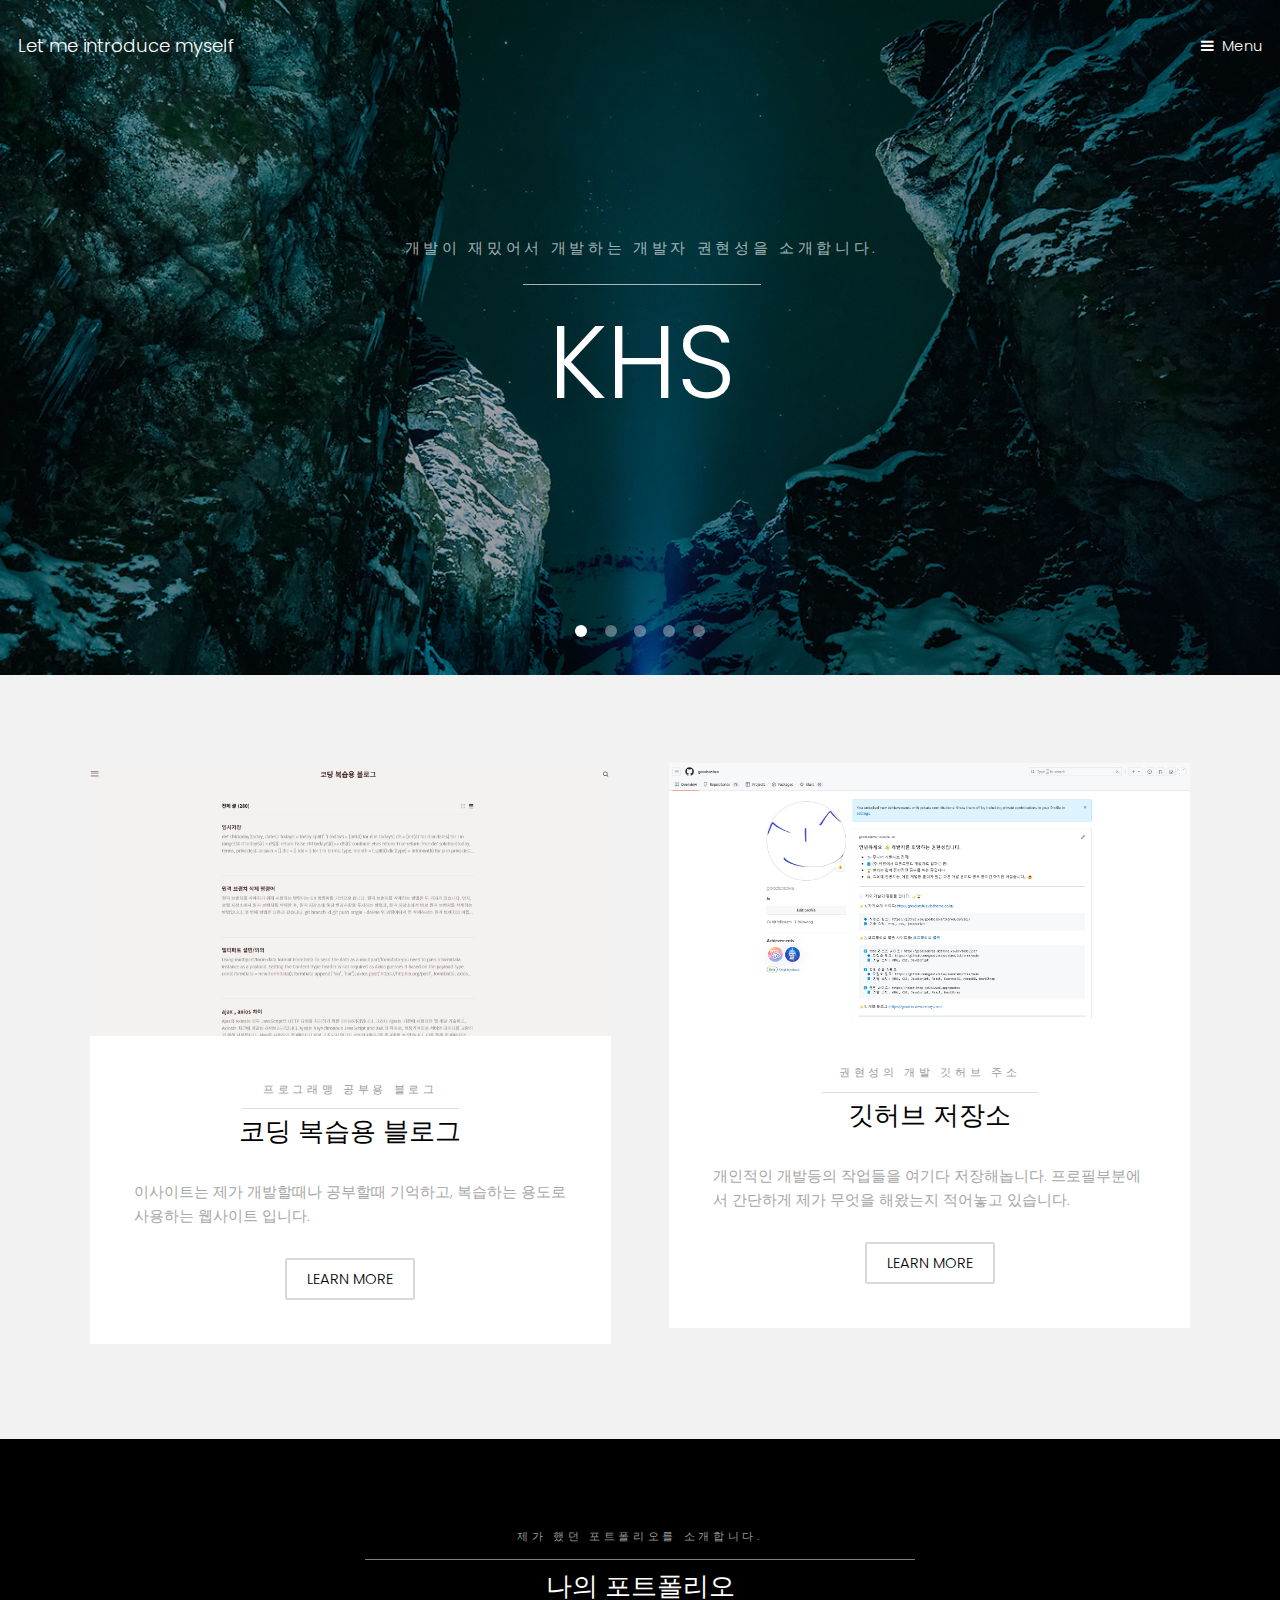
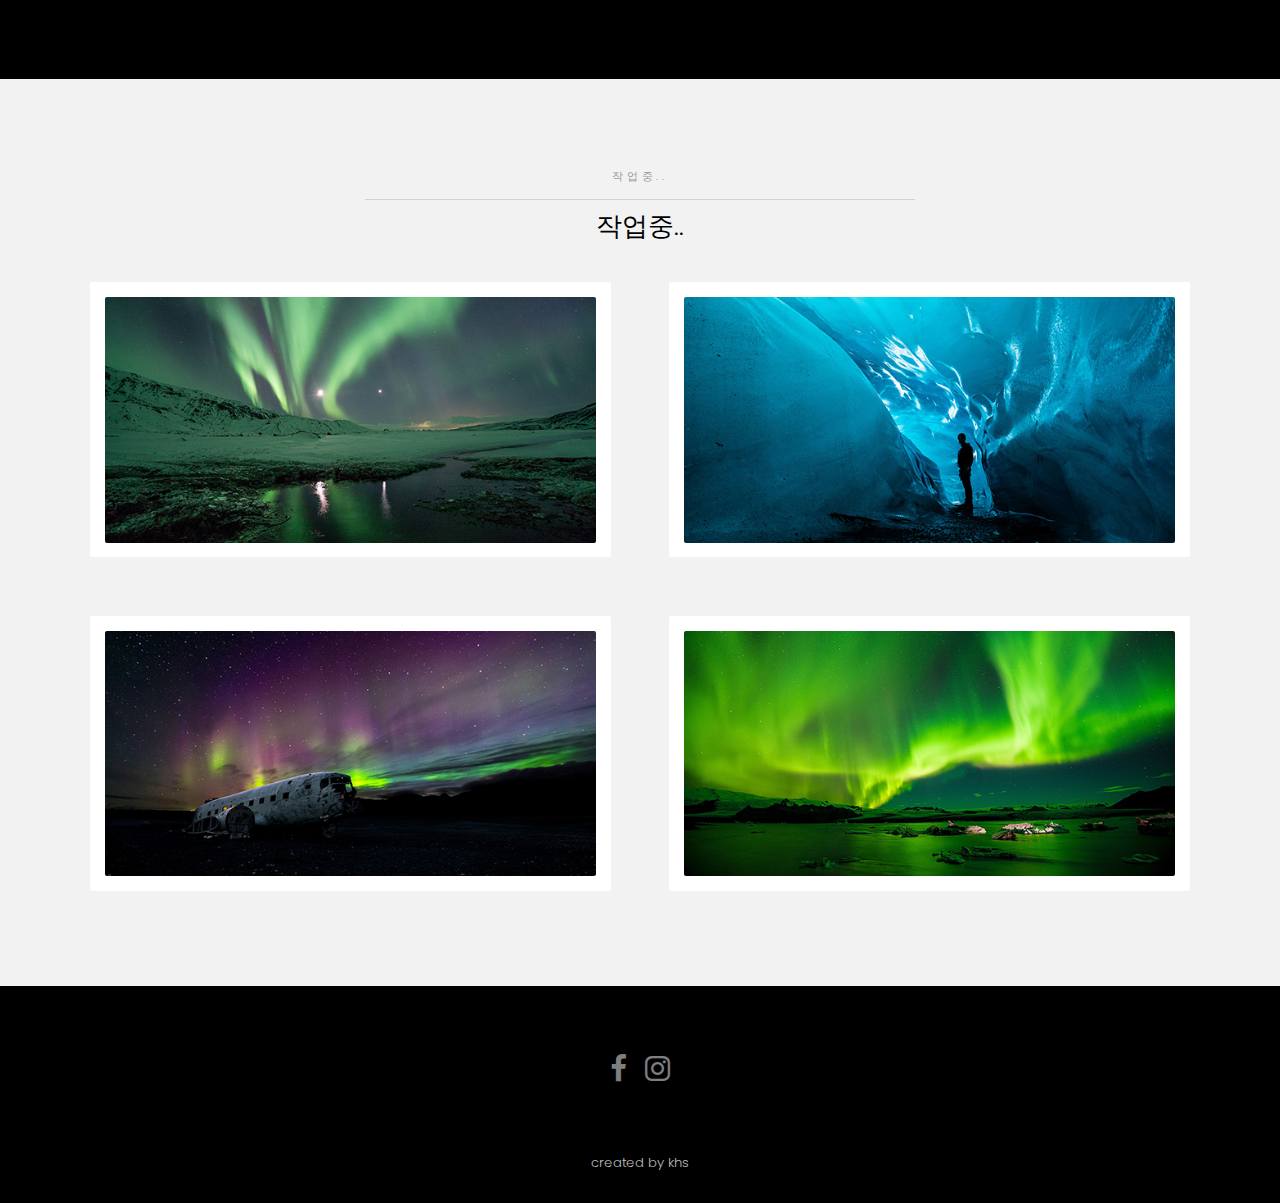
==== commit 13eb1e46: "old portfolio 정리1" ====
--- a/html/index.html
+++ b/html/index.html
@@ -6,7 +6,7 @@
 -->
 <html>
   <head>
-    <title>khs by reCreative</title>
+    <title>Let me introduce myself</title>
     <meta charset="utf-8" />
     <meta name="viewport" content="width=device-width, initial-scale=1" />
     <link rel="stylesheet" href="assets/css/main.css" />
@@ -15,7 +15,7 @@
     <!-- Header -->
     <header id="header" class="alt">
       <div class="logo">
-        <a href="index.html">khs <span>by reCreative</span></a>
+        <a href="index.html">Let me introduce myself</a>
       </div>
       <a href="#menu">Menu</a>
     </header>
@@ -32,18 +32,18 @@
     <!-- Banner -->
     <section class="banner full">
       <article>
-        <img src="images/slide01.jpg" alt="" />
+        <img src="images/slide01.jpg" alt="khs" />
         <div class="inner">
           <header>
             <p>
-              나를 소개하는 사이트</a>
+              개발이 재밌어서 개발하는 개발자 권현성을 소개합니다.</a>
             </p>
             <h2>KHS</h2>
           </header>
         </div>
       </article>
       <article>
-        <img src="images/slide02.jpg" alt="" />
+        <img src="images/slide02.jpg" alt="react" />
         <div class="inner">
           <header>
             <p>나의 첫번째 기술스택</p>
@@ -52,7 +52,7 @@
         </div>
       </article>
       <article>
-        <img src="images/slide03.jpg" alt="" />
+        <img src="images/slide03.jpg" alt="redux" />
         <div class="inner">
           <header>
             <p>나의 두번째 기술스택</p>
@@ -61,7 +61,7 @@
         </div>
       </article>
       <article>
-        <img src="images/slide04.jpg" alt="" />
+        <img src="images/slide04.jpg" alt="js" />
         <div class="inner">
           <header>
             <p>나의 세번째 기술스택</p>
@@ -70,7 +70,7 @@
         </div>
       </article>
       <article>
-        <img src="images/slide05.jpg" alt="" />
+        <img src="images/slide05.jpg" alt="next.js" />
         <div class="inner">
           <header>
             <p>나의 네번째 기술스택</p>
@@ -194,7 +194,7 @@
     </footer>
 
     <div class="copyright">
-      khs by reCreative
+      created by khs
     </div>
 
     <!-- Scripts -->
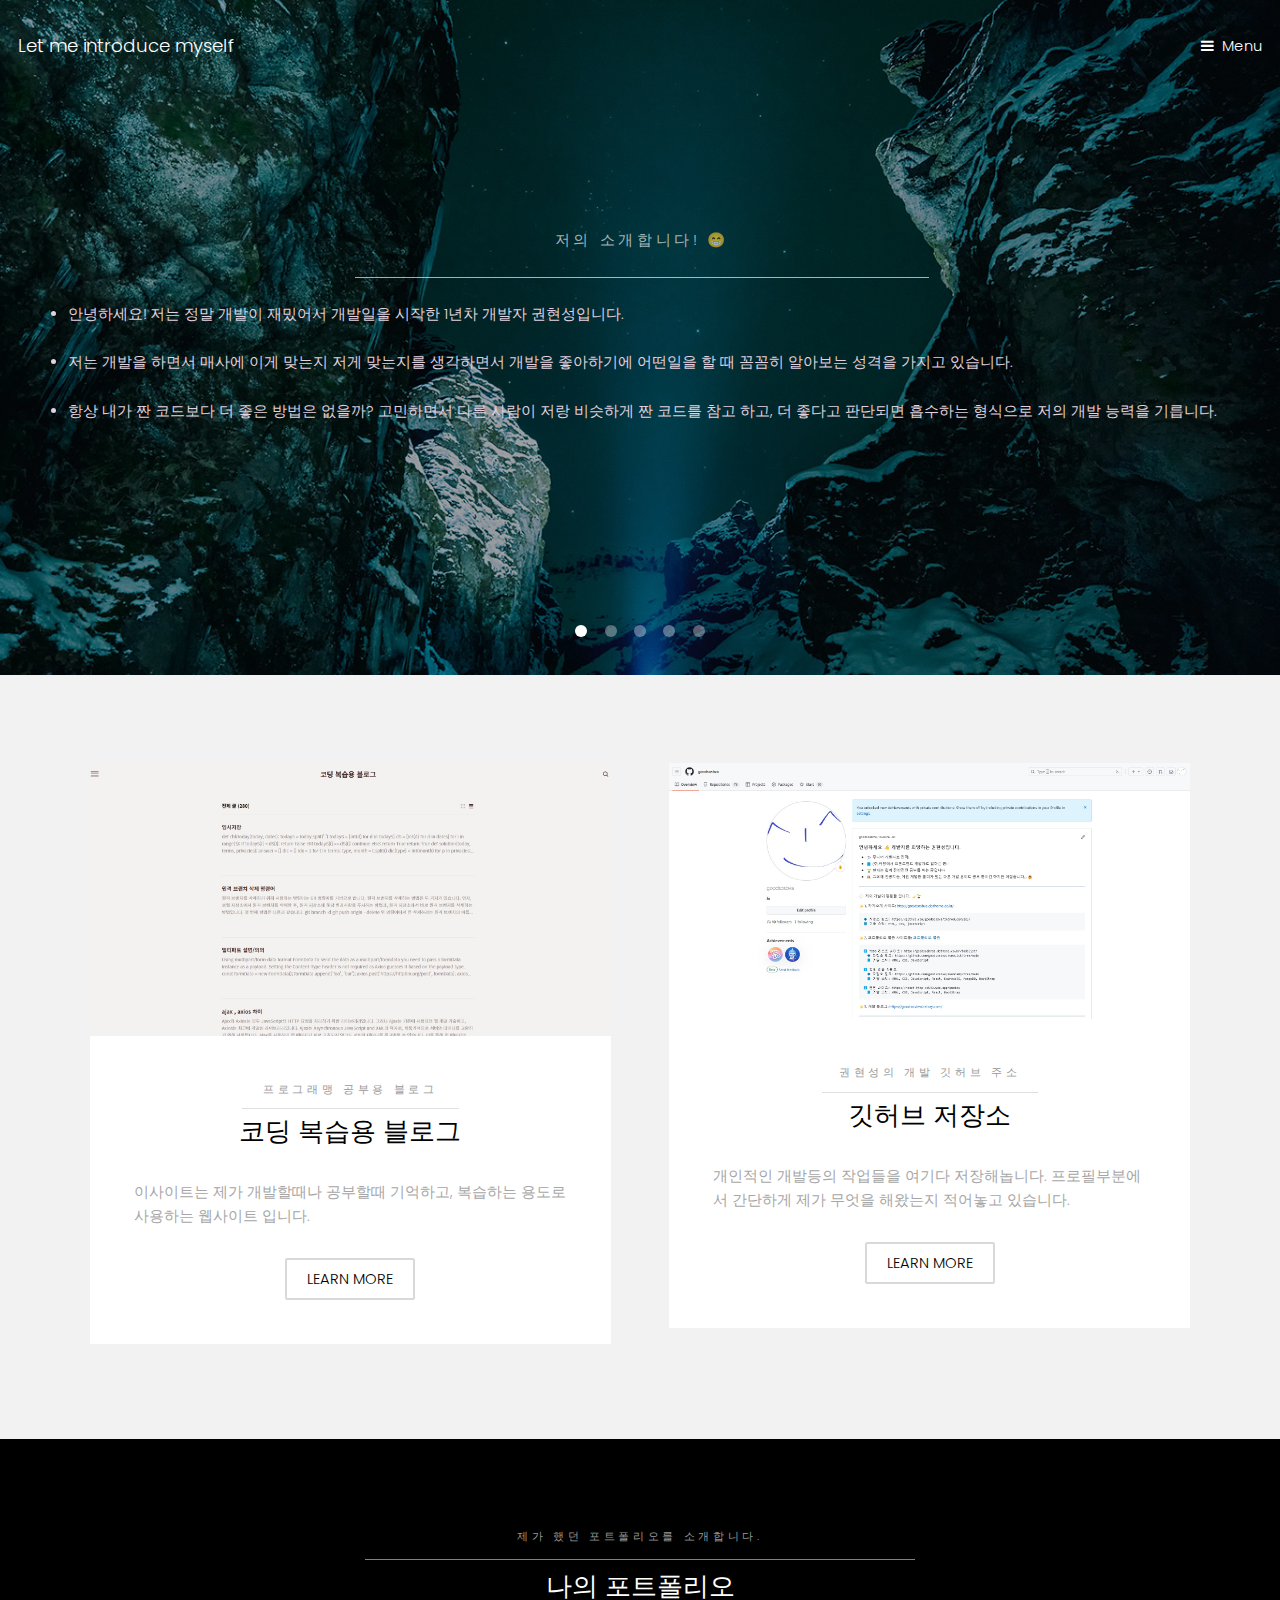
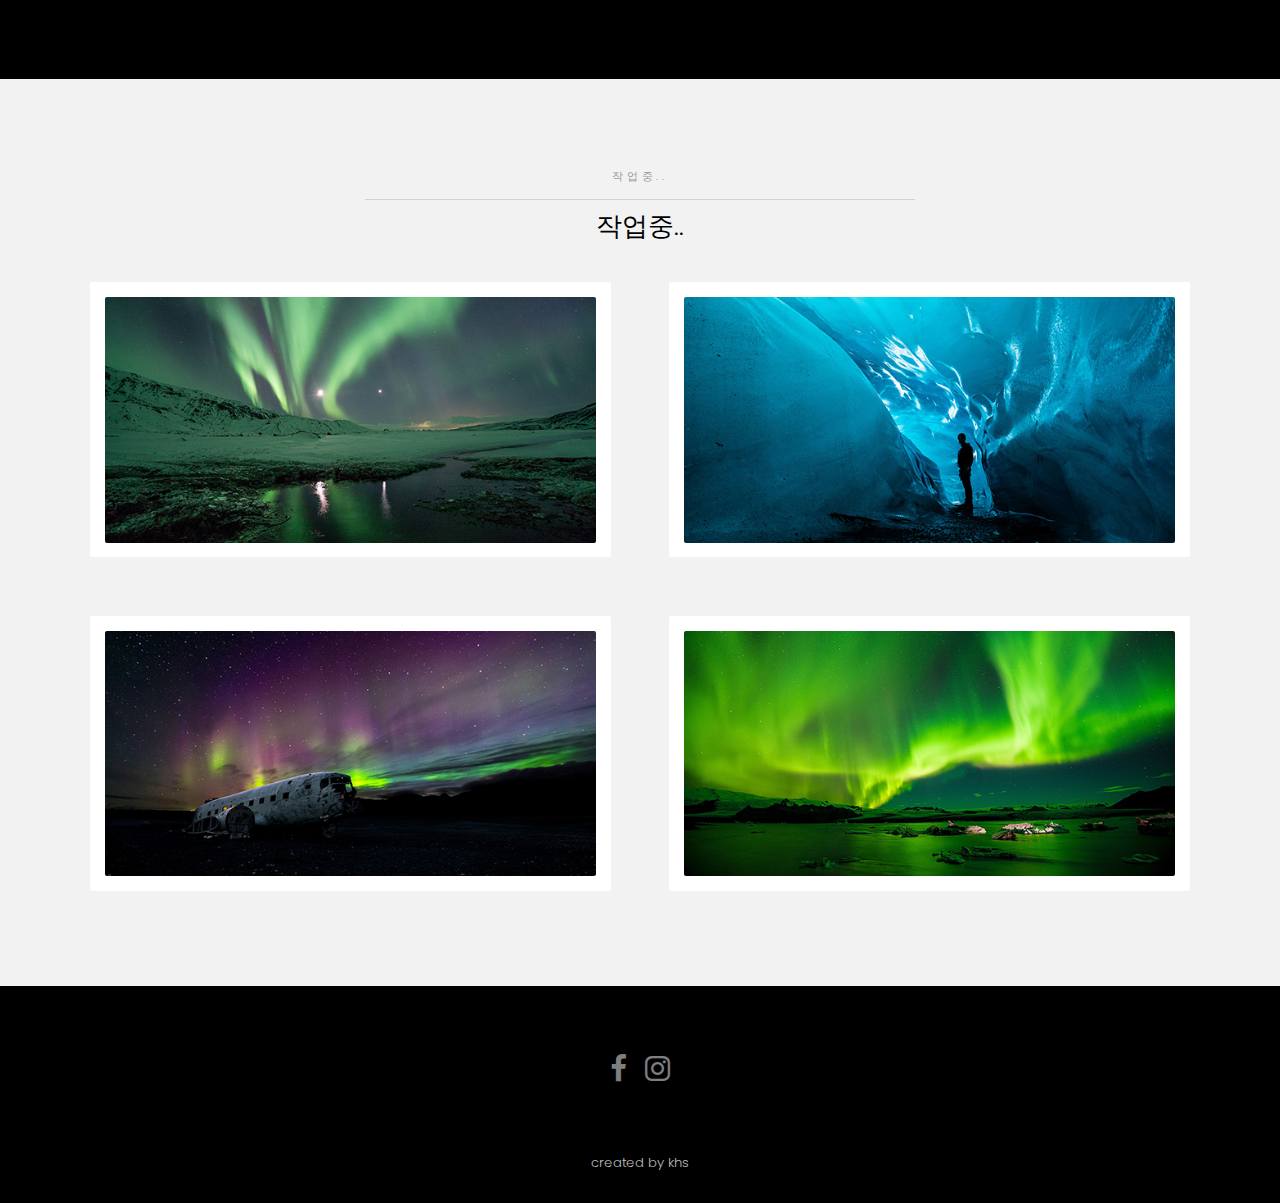
==== commit 3a69ceb0: "자기 소개 구조 변경 - 슬라이드 부분 & 파이스크립트 인풋입력 구현 완료" ====
--- a/html/index.html
+++ b/html/index.html
@@ -5,203 +5,236 @@
 	Released for free under the Creative Commons Attribution 3.0 license (templated.co/license)
 -->
 <html>
-  <head>
-    <title>Let me introduce myself</title>
-    <meta charset="utf-8" />
-    <meta name="viewport" content="width=device-width, initial-scale=1" />
-    <link rel="stylesheet" href="assets/css/main.css" />
-  </head>
-  <body>
-    <!-- Header -->
-    <header id="header" class="alt">
-      <div class="logo">
-        <a href="index.html">Let me introduce myself</a>
-      </div>
-      <a href="#menu">Menu</a>
-    </header>
-
-    <!-- Nav -->
-    <nav id="menu">
-      <ul class="links">
-        <li><a href="index.html">Home</a></li>
-        <li><a href="generic.html">Old Portfolio</a></li>
-        <li><a href="elements.html">New Portfolio</a></li>
-      </ul>
-    </nav>
-
-    <!-- Banner -->
-    <section class="banner full">
-      <article>
-        <img src="images/slide01.jpg" alt="khs" />
-        <div class="inner">
-          <header>
-            <p>
-              개발이 재밌어서 개발하는 개발자 권현성을 소개합니다.</a>
-            </p>
-            <h2>KHS</h2>
-          </header>
-        </div>
-      </article>
-      <article>
-        <img src="images/slide02.jpg" alt="react" />
-        <div class="inner">
-          <header>
-            <p>나의 첫번째 기술스택</p>
-            <h2>React</h2>
-          </header>
-        </div>
-      </article>
-      <article>
-        <img src="images/slide03.jpg" alt="redux" />
-        <div class="inner">
-          <header>
-            <p>나의 두번째 기술스택</p>
-            <h2>Redux</h2>
-          </header>
-        </div>
-      </article>
-      <article>
-        <img src="images/slide04.jpg" alt="js" />
-        <div class="inner">
-          <header>
-            <p>나의 세번째 기술스택</p>
-            <h2>javaScript</h2>
-          </header>
-        </div>
-      </article>
-      <article>
-        <img src="images/slide05.jpg" alt="next.js" />
-        <div class="inner">
-          <header>
-            <p>나의 네번째 기술스택</p>
-            <h2>Next.js</h2>
-          </header>
-        </div>
-      </article>
-    </section>
-
-    <!-- One -->
-    <section id="one" class="wrapper style2">
-      <div class="inner">
-        <div class="grid-style">
-          <div>
-            <div class="box">
-              <div class="image fit">
-                <img src="images/tistory.jpg" alt="블로그이미지" />
-              </div>
-              <div class="content">
+    <head>
+        <title>Let me introduce myself</title>
+        <meta charset="utf-8" />
+        <meta name="viewport" content="width=device-width, initial-scale=1" />
+        <link rel="stylesheet" href="assets/css/main.css" />
+        <link rel="icon" href="./images/ksmile.ico" />
+        <!-- <link rel="stylesheet" href="https://pyscript.net/latest/pyscript.css" />
+    <script defer src="https://pyscript.net/latest/pyscript.js"></script> -->
+    </head>
+    <body>
+        <!-- Header -->
+        <header id="header" class="alt">
+            <div class="logo">
+                <a href="index.html">Let me introduce myself</a>
+            </div>
+            <a href="#menu">Menu</a>
+        </header>
+
+        <!-- Nav -->
+        <nav id="menu">
+            <ul class="links">
+                <li><a href="index.html">Home</a></li>
+                <li><a href="generic.html">Old Portfolio</a></li>
+                <li><a href="newPortfolio.html">New Portfolio</a></li>
+                <li><a href="elements.html">참고용 도구</a></li>
+            </ul>
+        </nav>
+
+        <!-- Banner -->
+        <section class="banner full">
+            <article>
+                <img src="images/slide01.jpg" alt="khs" />
+                <div class="inner">
+                    <header>
+                        <p>저의 소개합니다! 😁</p>
+                        </br>
+                        <li style="text-align: left;">안녕하세요! 저는 정말 개발이 재밌어서 개발일을 시작한 1년차 개발자 권현성입니다.</li></br>
+                        <li style="text-align: left;">저는 개발을 하면서 매사에 이게 맞는지 저게 맞는지를 생각하면서 개발을 좋아하기에 어떤일을 할 때 꼼꼼히 알아보는 성격을 가지고 있습니다.</li></br>
+                        <li style="text-align: left;">항상 내가 짠 코드보다 더 좋은 방법은 없을까? 고민하면서 다른 사람이 저랑 비슷하게 짠 코드를 참고 하고, 더 좋다고 판단되면 흡수하는 형식으로 저의 개발 능력을 기릅니다.</li></br>
+                        
+                    </header>
+                </div>
+            </article>
+            <article>
+                <img src="images/slide02.jpg" alt="react" />
+                <div class="inner">
+                    <header>
+                        <p>기술 스택 😎 </p>
+                        </br>
+                        <ul><a>Frontend</a>
+                          <li style="text-align: left;">Html, css, JavaScript, TypeScript</li>
+                          <li style="text-align: left;">Next.js, React, Vue.js</li>
+                          <li style="text-align: left;">Pinia, Redux, MobX</li>
+                        </ul>
+                        <ul><a>Backend</a>
+                          <li style="text-align: left;">Express.js, Java, python</li>
+                        </ul>
+                        <ul><a>DB</a>
+                          <li style="text-align: left;">MongoDB, MySQL</li>
+                        </ul>
+                        <ul><a>Tools</a>
+                          <li style="text-align: left;">vsCode, pyCharm, vim</li>
+                          <li style="text-align: left;">Git, Jira & Wiki Confluence, Slack</li>
+                        </ul>
+                    </header>
+                </div>
+            </article>
+            <article>
+                <img src="images/slide03.jpg" alt="redux" />
+                <div class="inner">
+                    <header>
+                        <p>경력 🫡</p>
+                        </br>
+                        <ul><a>뉴스젤리: 개발팀-프렌트엔드</a>
+                          <li style="text-align: left;">2022.12 ~ 2023.02</li>
+                        </ul>
+                        <ul><a>카랑: 개발부서-웹팀</a>
+                          <li style="text-align: left;">2022.02 ~ 현재</li>
+                        </ul>
+                    </header>
+                </div>
+            </article>
+            <article>
+                <img src="images/slide04.jpg" alt="js" />
+                <div class="inner">
+                    <header>
+                      <p>교육 🫡</p>
+                      </br>
+                      <ul><a>강원대 컴퓨터과확과</a>
+                        <li style="text-align: left;">2019.03 ~ 2021.02</li>
+                      </ul>
+                      <ul><a>엘리스 양재 AI 웹 개발 부트 캠프</a>
+                        <li style="text-align: left;">2022.07 ~ 2022.11</li>
+                      </ul>
+                    </header>
+                </div>
+            </article>
+            <article>
+                <img src="images/slide05.jpg" alt="next.js" />
+                <div class="inner">
+                    <header>
+                      <p>사이트 이용 안내</p>
+                      </br>
+                      <ul><a>현재 페이지</a>
+                        <li style="text-align: left;">저를 설명하는 간단한 몇줄의 글과 아래는 저의 블로그 및 깃허브 주소 마지막으로는 제가 만든 사이드 프로젝트들을 이미지로 간단하게 보여주고 있습니다.</li>
+                      </ul>
+                      <ul><a>메뉴바</a>
+                        <li style="text-align: left;">오래전에 만든 포트폴리오랑 최근에 만든 포트폴리오를 구분하여 프로젝트에 대해 설명했습니다.</li>
+                      </ul>
+                    </header>
+                </div>
+            </article>
+        </section>
+
+        <!-- One -->
+        <section id="one" class="wrapper style2">
+            <div class="inner">
+                <div class="grid-style">
+                    <div>
+                        <div class="box">
+                            <div class="image fit">
+                                <img src="images/tistory.jpg" alt="블로그이미지" />
+                            </div>
+                            <div class="content">
+                                <header class="align-center">
+                                    <p>프로그래맹 공부용 블로그</p>
+                                    <h2>코딩 복습용 블로그</h2>
+                                </header>
+                                <p>
+                                    이사이트는 제가 개발할때나 공부할때 기억하고, 복습하는 용도로 사용하는 웹사이트
+                                    입니다.
+                                </p>
+                                <footer class="align-center">
+                                    <a href="https://goodsosbva.tistory.com/" class="button alt">Learn More</a>
+                                </footer>
+                            </div>
+                        </div>
+                    </div>
+
+                    <div>
+                        <div class="box">
+                            <div class="image fit">
+                                <img src="images/github.jpg" alt="" />
+                            </div>
+                            <div class="content">
+                                <header class="align-center">
+                                    <p>권현성의 개발 깃허브 주소</p>
+                                    <h2>깃허브 저장소</h2>
+                                </header>
+                                <p>
+                                    개인적인 개발등의 작업들을 여기다 저장해놉니다. 프로필부분에서 간단하게 제가 무엇을
+                                    해왔는지 적어놓고 있습니다.
+                                </p>
+                                <footer class="align-center">
+                                    <a href="https://github.com/goodsosbva" class="button alt">Learn More</a>
+                                </footer>
+                            </div>
+                        </div>
+                    </div>
+                </div>
+            </div>
+        </section>
+
+        <!-- Two -->
+        <section id="two" class="wrapper style3">
+            <div class="inner">
                 <header class="align-center">
-                  <p>프로그래맹 공부용 블로그</p>
-                  <h2>코딩 복습용 블로그</h2>
+                    <p>제가 했던 포트폴리오를 소개합니다.</p>
+                    <h2>나의 포트폴리오</h2>
                 </header>
-                <p>
-                  이사이트는 제가 개발할때나 공부할때 기억하고, 복습하는 용도로
-                  사용하는 웹사이트 입니다.
-                </p>
-                <footer class="align-center">
-                  <a href="https://goodsosbva.tistory.com/" class="button alt">Learn More</a>
-                </footer>
-              </div>
-            </div>
-          </div>
-
-          <div>
-            <div class="box">
-              <div class="image fit">
-                <img src="images/github.jpg" alt="" />
-              </div>
-              <div class="content">
+            </div>
+        </section>
+
+        <!-- Three -->
+        <section id="three" class="wrapper style2">
+            <div class="inner">
                 <header class="align-center">
-                  <p>권현성의 개발 깃허브 주소</p>
-                  <h2>깃허브 저장소</h2>
+                    <p class="special">작업중..</p>
+                    <h2>작업중..</h2>
                 </header>
-                <p>
-                  개인적인 개발등의 작업들을 여기다 저장해놉니다.
-                  프로필부분에서 간단하게 제가 무엇을 해왔는지 적어놓고 있습니다.
-                </p>
-                <footer class="align-center">
-                  <a href="https://github.com/goodsosbva" class="button alt">Learn More</a>
-                </footer>
-              </div>
-            </div>
-          </div>
-        </div>
-      </div>
-    </section>
-
-    <!-- Two -->
-    <section id="two" class="wrapper style3">
-      <div class="inner">
-        <header class="align-center">
-          <p>
-            제가 했던 포트폴리오를 소개합니다.
-          </p>
-          <h2>나의 포트폴리오</h2>
-        </header>
-      </div>
-    </section>
-
-    <!-- Three -->
-    <section id="three" class="wrapper style2">
-      <div class="inner">
-        <header class="align-center">
-          <p class="special">
-            작업중..
-          </p>
-          <h2>작업중..</h2>
-        </header>
-        <div class="gallery">
-          <div>
-            <div class="image fit">
-              <a href="#"><img src="images/pic01.jpg" alt="" /></a>
-            </div>
-          </div>
-          <div>
-            <div class="image fit">
-              <a href="#"><img src="images/pic02.jpg" alt="" /></a>
-            </div>
-          </div>
-          <div>
-            <div class="image fit">
-              <a href="#"><img src="images/pic03.jpg" alt="" /></a>
-            </div>
-          </div>
-          <div>
-            <div class="image fit">
-              <a href="#"><img src="images/pic04.jpg" alt="" /></a>
-            </div>
-          </div>
-        </div>
-      </div>
-    </section>
-
-    <!-- Footer -->
-    <footer id="footer">
-      <div class="container">
-        <ul class="icons">
-          <li>
-            <a href="https://www.facebook.com/profile.php?id=100028564943110" class="icon fa-facebook"
-              ><span class="label">Facebook</span></a
-            >
-          </li>
-          <li>
-            <a href="https://www.instagram.com/khs7019/?hl=ko" class="icon fa-instagram"
-              ><span class="label">instagram</span></a
-            >
-          </li>
-        </ul>
-      </div>
-    </footer>
-
-    <div class="copyright">
-      created by khs
-    </div>
-
-    <!-- Scripts -->
-    <script src="assets/js/jquery.min.js"></script>
-    <script src="assets/js/jquery.scrollex.min.js"></script>
-    <script src="assets/js/skel.min.js"></script>
-    <script src="assets/js/util.js"></script>
-    <script src="assets/js/main.js"></script>
-  </body>
+                <div class="gallery">
+                    <div>
+                        <div class="image fit">
+                            <a href="#"><img src="images/pic01.jpg" alt="" /></a>
+                        </div>
+                    </div>
+                    <div>
+                        <div class="image fit">
+                            <a href="#"><img src="images/pic02.jpg" alt="" /></a>
+                        </div>
+                    </div>
+                    <div>
+                        <div class="image fit">
+                            <a href="#"><img src="images/pic03.jpg" alt="" /></a>
+                        </div>
+                    </div>
+                    <div>
+                        <div class="image fit">
+                            <a href="#"><img src="images/pic04.jpg" alt="" /></a>
+                        </div>
+                    </div>
+                </div>
+            </div>
+        </section>
+
+        <!-- Footer -->
+        <footer id="footer">
+            <div class="container">
+                <ul class="icons">
+                    <li>
+                        <a href="https://www.facebook.com/profile.php?id=100028564943110" class="icon fa-facebook"
+                            ><span class="label">Facebook</span></a
+                        >
+                    </li>
+                    <li>
+                        <a href="https://www.instagram.com/khs7019/?hl=ko" class="icon fa-instagram"
+                            ><span class="label">instagram</span></a
+                        >
+                    </li>
+                </ul>
+            </div>
+        </footer>
+
+        <div class="copyright">created by khs</div>
+
+        <!-- Scripts -->
+        <script src="assets/js/jquery.min.js"></script>
+        <script src="assets/js/jquery.scrollex.min.js"></script>
+        <script src="assets/js/skel.min.js"></script>
+        <script src="assets/js/util.js"></script>
+        <script src="assets/js/main.js"></script>
+    </body>
 </html>
--- a/html/assets/css/main.css
+++ b/html/assets/css/main.css
@@ -1,6 +1,6 @@
 @charset "UTF-8";
 @import url(font-awesome.min.css);
-@import url("https://fonts.googleapis.com/css?family=Poppins:300,400,500,600,700");
+@import url('https://fonts.googleapis.com/css?family=Poppins:300,400,500,600,700');
 
 /*
 	Hielo by TEMPLATED
@@ -10,4311 +10,4475 @@
 
 /* Reset */
 
-	html, body, div, span, applet, object, iframe, h1, h2, h3, h4, h5, h6, p, blockquote, pre, a, abbr, acronym, address, big, cite, code, del, dfn, em, img, ins, kbd, q, s, samp, small, strike, strong, sub, sup, tt, var, b, u, i, center, dl, dt, dd, ol, ul, li, fieldset, form, label, legend, table, caption, tbody, tfoot, thead, tr, th, td, article, aside, canvas, details, embed, figure, figcaption, footer, header, hgroup, menu, nav, output, ruby, section, summary, time, mark, audio, video {
-		margin: 0;
-		padding: 0;
-		border: 0;
-		font-size: 100%;
-		font: inherit;
-		vertical-align: baseline;
-	}
-
-	article, aside, details, figcaption, figure, footer, header, hgroup, menu, nav, section {
-		display: block;
-	}
-
-	body {
-		line-height: 1;
-	}
-
-	ol, ul {
-		list-style: none;
-	}
-
-	blockquote, q {
-		quotes: none;
-	}
-
-	blockquote:before, blockquote:after, q:before, q:after {
-		content: '';
-		content: none;
-	}
-
-	table {
-		border-collapse: collapse;
-		border-spacing: 0;
-	}
-
-	body {
-		-webkit-text-size-adjust: none;
-	}
+html,
+body,
+div,
+span,
+applet,
+object,
+iframe,
+h1,
+h2,
+h3,
+h4,
+h5,
+h6,
+p,
+blockquote,
+pre,
+a,
+abbr,
+acronym,
+address,
+big,
+cite,
+code,
+del,
+dfn,
+em,
+img,
+ins,
+kbd,
+q,
+s,
+samp,
+small,
+strike,
+strong,
+sub,
+sup,
+tt,
+var,
+b,
+u,
+i,
+center,
+dl,
+dt,
+dd,
+ol,
+ul,
+li,
+fieldset,
+form,
+label,
+legend,
+table,
+caption,
+tbody,
+tfoot,
+thead,
+tr,
+th,
+td,
+article,
+aside,
+canvas,
+details,
+embed,
+figure,
+figcaption,
+footer,
+header,
+hgroup,
+menu,
+nav,
+output,
+ruby,
+section,
+summary,
+time,
+mark,
+audio,
+video {
+    margin: 0;
+    padding: 0;
+    border: 0;
+    font-size: 100%;
+    font: inherit;
+    vertical-align: baseline;
+}
+
+article,
+aside,
+details,
+figcaption,
+figure,
+footer,
+header,
+hgroup,
+menu,
+nav,
+section {
+    display: block;
+}
+
+body {
+    line-height: 1;
+}
+
+ol,
+ul {
+    list-style: none;
+}
+
+blockquote,
+q {
+    quotes: none;
+}
+
+blockquote:before,
+blockquote:after,
+q:before,
+q:after {
+    content: '';
+    content: none;
+}
+
+table {
+    border-collapse: collapse;
+    border-spacing: 0;
+}
+
+body {
+    -webkit-text-size-adjust: none;
+}
 
 /* Box Model */
 
-	*, *:before, *:after {
-		-moz-box-sizing: border-box;
-		-webkit-box-sizing: border-box;
-		box-sizing: border-box;
-	}
+*,
+*:before,
+*:after {
+    -moz-box-sizing: border-box;
+    -webkit-box-sizing: border-box;
+    box-sizing: border-box;
+}
 
 /* Containers */
 
-	.container {
-		margin-left: auto;
-		margin-right: auto;
-	}
-
-	.container.\31 25\25 {
-		width: 100%;
-		max-width: 100rem;
-		min-width: 80rem;
-	}
-
-	.container.\37 5\25 {
-		width: 60rem;
-	}
-
-	.container.\35 0\25 {
-		width: 40rem;
-	}
-
-	.container.\32 5\25 {
-		width: 20rem;
-	}
-
-	.container {
-		width: 80rem;
-	}
-
-	@media screen and (max-width: 1680px) {
-
-		.container.\31 25\25 {
-			width: 100%;
-			max-width: 100rem;
-			min-width: 80rem;
-		}
-
-		.container.\37 5\25 {
-			width: 60rem;
-		}
-
-		.container.\35 0\25 {
-			width: 40rem;
-		}
-
-		.container.\32 5\25 {
-			width: 20rem;
-		}
-
-		.container {
-			width: 80rem;
-		}
-
-	}
-
-	@media screen and (max-width: 1280px) {
-
-		.container.\31 25\25 {
-			width: 100%;
-			max-width: 81.25rem;
-			min-width: 65rem;
-		}
-
-		.container.\37 5\25 {
-			width: 48.75rem;
-		}
-
-		.container.\35 0\25 {
-			width: 32.5rem;
-		}
-
-		.container.\32 5\25 {
-			width: 16.25rem;
-		}
-
-		.container {
-			width: 65rem;
-		}
-
-	}
-
-	@media screen and (max-width: 980px) {
-
-		.container.\31 25\25 {
-			width: 100%;
-			max-width: 112.5%;
-			min-width: 90%;
-		}
-
-		.container.\37 5\25 {
-			width: 67.5%;
-		}
-
-		.container.\35 0\25 {
-			width: 45%;
-		}
-
-		.container.\32 5\25 {
-			width: 22.5%;
-		}
-
-		.container {
-			width: 90%;
-		}
-
-	}
-
-	@media screen and (max-width: 736px) {
-
-		.container.\31 25\25 {
-			width: 100%;
-			max-width: 112.5%;
-			min-width: 90%;
-		}
-
-		.container.\37 5\25 {
-			width: 67.5%;
-		}
-
-		.container.\35 0\25 {
-			width: 45%;
-		}
-
-		.container.\32 5\25 {
-			width: 22.5%;
-		}
-
-		.container {
-			width: 90% !important;
-		}
-
-	}
-
-	@media screen and (max-width: 480px) {
-
-		.container.\31 25\25 {
-			width: 100%;
-			max-width: 112.5%;
-			min-width: 90%;
-		}
-
-		.container.\37 5\25 {
-			width: 67.5%;
-		}
-
-		.container.\35 0\25 {
-			width: 45%;
-		}
-
-		.container.\32 5\25 {
-			width: 22.5%;
-		}
-
-		.container {
-			width: 90% !important;
-		}
-
-	}
+.container {
+    margin-left: auto;
+    margin-right: auto;
+}
+
+.container.\31 25\25 {
+    width: 100%;
+    max-width: 100rem;
+    min-width: 80rem;
+}
+
+.container.\37 5\25 {
+    width: 60rem;
+}
+
+.container.\35 0\25 {
+    width: 40rem;
+}
+
+.container.\32 5\25 {
+    width: 20rem;
+}
+
+.container {
+    width: 80rem;
+}
+
+@media screen and (max-width: 1680px) {
+    .container.\31 25\25 {
+        width: 100%;
+        max-width: 100rem;
+        min-width: 80rem;
+    }
+
+    .container.\37 5\25 {
+        width: 60rem;
+    }
+
+    .container.\35 0\25 {
+        width: 40rem;
+    }
+
+    .container.\32 5\25 {
+        width: 20rem;
+    }
+
+    .container {
+        width: 80rem;
+    }
+}
+
+@media screen and (max-width: 1280px) {
+    .container.\31 25\25 {
+        width: 100%;
+        max-width: 81.25rem;
+        min-width: 65rem;
+    }
+
+    .container.\37 5\25 {
+        width: 48.75rem;
+    }
+
+    .container.\35 0\25 {
+        width: 32.5rem;
+    }
+
+    .container.\32 5\25 {
+        width: 16.25rem;
+    }
+
+    .container {
+        width: 65rem;
+    }
+}
+
+@media screen and (max-width: 980px) {
+    .container.\31 25\25 {
+        width: 100%;
+        max-width: 112.5%;
+        min-width: 90%;
+    }
+
+    .container.\37 5\25 {
+        width: 67.5%;
+    }
+
+    .container.\35 0\25 {
+        width: 45%;
+    }
+
+    .container.\32 5\25 {
+        width: 22.5%;
+    }
+
+    .container {
+        width: 90%;
+    }
+}
+
+@media screen and (max-width: 736px) {
+    .container.\31 25\25 {
+        width: 100%;
+        max-width: 112.5%;
+        min-width: 90%;
+    }
+
+    .container.\37 5\25 {
+        width: 67.5%;
+    }
+
+    .container.\35 0\25 {
+        width: 45%;
+    }
+
+    .container.\32 5\25 {
+        width: 22.5%;
+    }
+
+    .container {
+        width: 90% !important;
+    }
+}
+
+@media screen and (max-width: 480px) {
+    .container.\31 25\25 {
+        width: 100%;
+        max-width: 112.5%;
+        min-width: 90%;
+    }
+
+    .container.\37 5\25 {
+        width: 67.5%;
+    }
+
+    .container.\35 0\25 {
+        width: 45%;
+    }
+
+    .container.\32 5\25 {
+        width: 22.5%;
+    }
+
+    .container {
+        width: 90% !important;
+    }
+}
 
 /* Grid */
 
-	.row {
-		border-bottom: solid 1px transparent;
-		-moz-box-sizing: border-box;
-		-webkit-box-sizing: border-box;
-		box-sizing: border-box;
-	}
-
-	.row > * {
-		float: left;
-		-moz-box-sizing: border-box;
-		-webkit-box-sizing: border-box;
-		box-sizing: border-box;
-	}
-
-	.row:after, .row:before {
-		content: '';
-		display: block;
-		clear: both;
-		height: 0;
-	}
-
-	.row.uniform > * > :first-child {
-		margin-top: 0;
-	}
-
-	.row.uniform > * > :last-child {
-		margin-bottom: 0;
-	}
-
-	.row.\30 \25 > * {
-		padding: 0 0 0 0rem;
-	}
-
-	.row.\30 \25 {
-		margin: 0 0 -1px 0rem;
-	}
-
-	.row.uniform.\30 \25 > * {
-		padding: 0rem 0 0 0rem;
-	}
-
-	.row.uniform.\30 \25 {
-		margin: 0rem 0 -1px 0rem;
-	}
-
-	.row > * {
-		padding: 0 0 0 2rem;
-	}
-
-	.row {
-		margin: 0 0 -1px -2rem;
-	}
-
-	.row.uniform > * {
-		padding: 2rem 0 0 2rem;
-	}
-
-	.row.uniform {
-		margin: -2rem 0 -1px -2rem;
-	}
-
-	.row.\32 00\25 > * {
-		padding: 0 0 0 4rem;
-	}
-
-	.row.\32 00\25 {
-		margin: 0 0 -1px -4rem;
-	}
-
-	.row.uniform.\32 00\25 > * {
-		padding: 4rem 0 0 4rem;
-	}
-
-	.row.uniform.\32 00\25 {
-		margin: -4rem 0 -1px -4rem;
-	}
-
-	.row.\31 50\25 > * {
-		padding: 0 0 0 3rem;
-	}
-
-	.row.\31 50\25 {
-		margin: 0 0 -1px -3rem;
-	}
-
-	.row.uniform.\31 50\25 > * {
-		padding: 3rem 0 0 3rem;
-	}
-
-	.row.uniform.\31 50\25 {
-		margin: -3rem 0 -1px -3rem;
-	}
-
-	.row.\35 0\25 > * {
-		padding: 0 0 0 1rem;
-	}
-
-	.row.\35 0\25 {
-		margin: 0 0 -1px -1rem;
-	}
-
-	.row.uniform.\35 0\25 > * {
-		padding: 1rem 0 0 1rem;
-	}
-
-	.row.uniform.\35 0\25 {
-		margin: -1rem 0 -1px -1rem;
-	}
-
-	.row.\32 5\25 > * {
-		padding: 0 0 0 0.5rem;
-	}
-
-	.row.\32 5\25 {
-		margin: 0 0 -1px -0.5rem;
-	}
-
-	.row.uniform.\32 5\25 > * {
-		padding: 0.5rem 0 0 0.5rem;
-	}
-
-	.row.uniform.\32 5\25 {
-		margin: -0.5rem 0 -1px -0.5rem;
-	}
-
-	.\31 2u, .\31 2u\24 {
-		width: 100%;
-		clear: none;
-		margin-left: 0;
-	}
-
-	.\31 1u, .\31 1u\24 {
-		width: 91.6666666667%;
-		clear: none;
-		margin-left: 0;
-	}
-
-	.\31 0u, .\31 0u\24 {
-		width: 83.3333333333%;
-		clear: none;
-		margin-left: 0;
-	}
-
-	.\39 u, .\39 u\24 {
-		width: 75%;
-		clear: none;
-		margin-left: 0;
-	}
-
-	.\38 u, .\38 u\24 {
-		width: 66.6666666667%;
-		clear: none;
-		margin-left: 0;
-	}
-
-	.\37 u, .\37 u\24 {
-		width: 58.3333333333%;
-		clear: none;
-		margin-left: 0;
-	}
-
-	.\36 u, .\36 u\24 {
-		width: 50%;
-		clear: none;
-		margin-left: 0;
-	}
-
-	.\35 u, .\35 u\24 {
-		width: 41.6666666667%;
-		clear: none;
-		margin-left: 0;
-	}
-
-	.\34 u, .\34 u\24 {
-		width: 33.3333333333%;
-		clear: none;
-		margin-left: 0;
-	}
-
-	.\33 u, .\33 u\24 {
-		width: 25%;
-		clear: none;
-		margin-left: 0;
-	}
-
-	.\32 u, .\32 u\24 {
-		width: 16.6666666667%;
-		clear: none;
-		margin-left: 0;
-	}
-
-	.\31 u, .\31 u\24 {
-		width: 8.3333333333%;
-		clear: none;
-		margin-left: 0;
-	}
-
-	.\31 2u\24 + *,
-	.\31 1u\24 + *,
-	.\31 0u\24 + *,
-	.\39 u\24 + *,
-	.\38 u\24 + *,
-	.\37 u\24 + *,
-	.\36 u\24 + *,
-	.\35 u\24 + *,
-	.\34 u\24 + *,
-	.\33 u\24 + *,
-	.\32 u\24 + *,
-	.\31 u\24 + * {
-		clear: left;
-	}
-
-	.\-11u {
-		margin-left: 91.66667%;
-	}
-
-	.\-10u {
-		margin-left: 83.33333%;
-	}
-
-	.\-9u {
-		margin-left: 75%;
-	}
-
-	.\-8u {
-		margin-left: 66.66667%;
-	}
-
-	.\-7u {
-		margin-left: 58.33333%;
-	}
-
-	.\-6u {
-		margin-left: 50%;
-	}
-
-	.\-5u {
-		margin-left: 41.66667%;
-	}
-
-	.\-4u {
-		margin-left: 33.33333%;
-	}
-
-	.\-3u {
-		margin-left: 25%;
-	}
-
-	.\-2u {
-		margin-left: 16.66667%;
-	}
-
-	.\-1u {
-		margin-left: 8.33333%;
-	}
-
-	@media screen and (max-width: 1680px) {
-
-		.row > * {
-			padding: 0 0 0 2rem;
-		}
-
-		.row {
-			margin: 0 0 -1px -2rem;
-		}
-
-		.row.uniform > * {
-			padding: 2rem 0 0 2rem;
-		}
-
-		.row.uniform {
-			margin: -2rem 0 -1px -2rem;
-		}
-
-		.row.\32 00\25 > * {
-			padding: 0 0 0 4rem;
-		}
-
-		.row.\32 00\25 {
-			margin: 0 0 -1px -4rem;
-		}
-
-		.row.uniform.\32 00\25 > * {
-			padding: 4rem 0 0 4rem;
-		}
-
-		.row.uniform.\32 00\25 {
-			margin: -4rem 0 -1px -4rem;
-		}
-
-		.row.\31 50\25 > * {
-			padding: 0 0 0 3rem;
-		}
-
-		.row.\31 50\25 {
-			margin: 0 0 -1px -3rem;
-		}
-
-		.row.uniform.\31 50\25 > * {
-			padding: 3rem 0 0 3rem;
-		}
-
-		.row.uniform.\31 50\25 {
-			margin: -3rem 0 -1px -3rem;
-		}
-
-		.row.\35 0\25 > * {
-			padding: 0 0 0 1rem;
-		}
-
-		.row.\35 0\25 {
-			margin: 0 0 -1px -1rem;
-		}
-
-		.row.uniform.\35 0\25 > * {
-			padding: 1rem 0 0 1rem;
-		}
-
-		.row.uniform.\35 0\25 {
-			margin: -1rem 0 -1px -1rem;
-		}
-
-		.row.\32 5\25 > * {
-			padding: 0 0 0 0.5rem;
-		}
-
-		.row.\32 5\25 {
-			margin: 0 0 -1px -0.5rem;
-		}
-
-		.row.uniform.\32 5\25 > * {
-			padding: 0.5rem 0 0 0.5rem;
-		}
-
-		.row.uniform.\32 5\25 {
-			margin: -0.5rem 0 -1px -0.5rem;
-		}
-
-		.\31 2u\28xlarge\29, .\31 2u\24\28xlarge\29 {
-			width: 100%;
-			clear: none;
-			margin-left: 0;
-		}
-
-		.\31 1u\28xlarge\29, .\31 1u\24\28xlarge\29 {
-			width: 91.6666666667%;
-			clear: none;
-			margin-left: 0;
-		}
-
-		.\31 0u\28xlarge\29, .\31 0u\24\28xlarge\29 {
-			width: 83.3333333333%;
-			clear: none;
-			margin-left: 0;
-		}
-
-		.\39 u\28xlarge\29, .\39 u\24\28xlarge\29 {
-			width: 75%;
-			clear: none;
-			margin-left: 0;
-		}
-
-		.\38 u\28xlarge\29, .\38 u\24\28xlarge\29 {
-			width: 66.6666666667%;
-			clear: none;
-			margin-left: 0;
-		}
-
-		.\37 u\28xlarge\29, .\37 u\24\28xlarge\29 {
-			width: 58.3333333333%;
-			clear: none;
-			margin-left: 0;
-		}
-
-		.\36 u\28xlarge\29, .\36 u\24\28xlarge\29 {
-			width: 50%;
-			clear: none;
-			margin-left: 0;
-		}
-
-		.\35 u\28xlarge\29, .\35 u\24\28xlarge\29 {
-			width: 41.6666666667%;
-			clear: none;
-			margin-left: 0;
-		}
-
-		.\34 u\28xlarge\29, .\34 u\24\28xlarge\29 {
-			width: 33.3333333333%;
-			clear: none;
-			margin-left: 0;
-		}
-
-		.\33 u\28xlarge\29, .\33 u\24\28xlarge\29 {
-			width: 25%;
-			clear: none;
-			margin-left: 0;
-		}
-
-		.\32 u\28xlarge\29, .\32 u\24\28xlarge\29 {
-			width: 16.6666666667%;
-			clear: none;
-			margin-left: 0;
-		}
-
-		.\31 u\28xlarge\29, .\31 u\24\28xlarge\29 {
-			width: 8.3333333333%;
-			clear: none;
-			margin-left: 0;
-		}
-
-		.\31 2u\24\28xlarge\29 + *,
-		.\31 1u\24\28xlarge\29 + *,
-		.\31 0u\24\28xlarge\29 + *,
-		.\39 u\24\28xlarge\29 + *,
-		.\38 u\24\28xlarge\29 + *,
-		.\37 u\24\28xlarge\29 + *,
-		.\36 u\24\28xlarge\29 + *,
-		.\35 u\24\28xlarge\29 + *,
-		.\34 u\24\28xlarge\29 + *,
-		.\33 u\24\28xlarge\29 + *,
-		.\32 u\24\28xlarge\29 + *,
-		.\31 u\24\28xlarge\29 + * {
-			clear: left;
-		}
-
-		.\-11u\28xlarge\29 {
-			margin-left: 91.66667%;
-		}
-
-		.\-10u\28xlarge\29 {
-			margin-left: 83.33333%;
-		}
-
-		.\-9u\28xlarge\29 {
-			margin-left: 75%;
-		}
-
-		.\-8u\28xlarge\29 {
-			margin-left: 66.66667%;
-		}
-
-		.\-7u\28xlarge\29 {
-			margin-left: 58.33333%;
-		}
-
-		.\-6u\28xlarge\29 {
-			margin-left: 50%;
-		}
-
-		.\-5u\28xlarge\29 {
-			margin-left: 41.66667%;
-		}
-
-		.\-4u\28xlarge\29 {
-			margin-left: 33.33333%;
-		}
-
-		.\-3u\28xlarge\29 {
-			margin-left: 25%;
-		}
-
-		.\-2u\28xlarge\29 {
-			margin-left: 16.66667%;
-		}
-
-		.\-1u\28xlarge\29 {
-			margin-left: 8.33333%;
-		}
-
-	}
-
-	@media screen and (max-width: 1280px) {
-
-		.row > * {
-			padding: 0 0 0 1.5rem;
-		}
-
-		.row {
-			margin: 0 0 -1px -1.5rem;
-		}
-
-		.row.uniform > * {
-			padding: 1.5rem 0 0 1.5rem;
-		}
-
-		.row.uniform {
-			margin: -1.5rem 0 -1px -1.5rem;
-		}
-
-		.row.\32 00\25 > * {
-			padding: 0 0 0 3rem;
-		}
-
-		.row.\32 00\25 {
-			margin: 0 0 -1px -3rem;
-		}
-
-		.row.uniform.\32 00\25 > * {
-			padding: 3rem 0 0 3rem;
-		}
-
-		.row.uniform.\32 00\25 {
-			margin: -3rem 0 -1px -3rem;
-		}
-
-		.row.\31 50\25 > * {
-			padding: 0 0 0 2.25rem;
-		}
-
-		.row.\31 50\25 {
-			margin: 0 0 -1px -2.25rem;
-		}
-
-		.row.uniform.\31 50\25 > * {
-			padding: 2.25rem 0 0 2.25rem;
-		}
-
-		.row.uniform.\31 50\25 {
-			margin: -2.25rem 0 -1px -2.25rem;
-		}
-
-		.row.\35 0\25 > * {
-			padding: 0 0 0 0.75rem;
-		}
-
-		.row.\35 0\25 {
-			margin: 0 0 -1px -0.75rem;
-		}
-
-		.row.uniform.\35 0\25 > * {
-			padding: 0.75rem 0 0 0.75rem;
-		}
-
-		.row.uniform.\35 0\25 {
-			margin: -0.75rem 0 -1px -0.75rem;
-		}
-
-		.row.\32 5\25 > * {
-			padding: 0 0 0 0.375rem;
-		}
-
-		.row.\32 5\25 {
-			margin: 0 0 -1px -0.375rem;
-		}
-
-		.row.uniform.\32 5\25 > * {
-			padding: 0.375rem 0 0 0.375rem;
-		}
-
-		.row.uniform.\32 5\25 {
-			margin: -0.375rem 0 -1px -0.375rem;
-		}
-
-		.\31 2u\28large\29, .\31 2u\24\28large\29 {
-			width: 100%;
-			clear: none;
-			margin-left: 0;
-		}
-
-		.\31 1u\28large\29, .\31 1u\24\28large\29 {
-			width: 91.6666666667%;
-			clear: none;
-			margin-left: 0;
-		}
-
-		.\31 0u\28large\29, .\31 0u\24\28large\29 {
-			width: 83.3333333333%;
-			clear: none;
-			margin-left: 0;
-		}
-
-		.\39 u\28large\29, .\39 u\24\28large\29 {
-			width: 75%;
-			clear: none;
-			margin-left: 0;
-		}
-
-		.\38 u\28large\29, .\38 u\24\28large\29 {
-			width: 66.6666666667%;
-			clear: none;
-			margin-left: 0;
-		}
-
-		.\37 u\28large\29, .\37 u\24\28large\29 {
-			width: 58.3333333333%;
-			clear: none;
-			margin-left: 0;
-		}
-
-		.\36 u\28large\29, .\36 u\24\28large\29 {
-			width: 50%;
-			clear: none;
-			margin-left: 0;
-		}
-
-		.\35 u\28large\29, .\35 u\24\28large\29 {
-			width: 41.6666666667%;
-			clear: none;
-			margin-left: 0;
-		}
-
-		.\34 u\28large\29, .\34 u\24\28large\29 {
-			width: 33.3333333333%;
-			clear: none;
-			margin-left: 0;
-		}
-
-		.\33 u\28large\29, .\33 u\24\28large\29 {
-			width: 25%;
-			clear: none;
-			margin-left: 0;
-		}
-
-		.\32 u\28large\29, .\32 u\24\28large\29 {
-			width: 16.6666666667%;
-			clear: none;
-			margin-left: 0;
-		}
-
-		.\31 u\28large\29, .\31 u\24\28large\29 {
-			width: 8.3333333333%;
-			clear: none;
-			margin-left: 0;
-		}
-
-		.\31 2u\24\28large\29 + *,
-		.\31 1u\24\28large\29 + *,
-		.\31 0u\24\28large\29 + *,
-		.\39 u\24\28large\29 + *,
-		.\38 u\24\28large\29 + *,
-		.\37 u\24\28large\29 + *,
-		.\36 u\24\28large\29 + *,
-		.\35 u\24\28large\29 + *,
-		.\34 u\24\28large\29 + *,
-		.\33 u\24\28large\29 + *,
-		.\32 u\24\28large\29 + *,
-		.\31 u\24\28large\29 + * {
-			clear: left;
-		}
-
-		.\-11u\28large\29 {
-			margin-left: 91.66667%;
-		}
-
-		.\-10u\28large\29 {
-			margin-left: 83.33333%;
-		}
-
-		.\-9u\28large\29 {
-			margin-left: 75%;
-		}
-
-		.\-8u\28large\29 {
-			margin-left: 66.66667%;
-		}
-
-		.\-7u\28large\29 {
-			margin-left: 58.33333%;
-		}
-
-		.\-6u\28large\29 {
-			margin-left: 50%;
-		}
-
-		.\-5u\28large\29 {
-			margin-left: 41.66667%;
-		}
-
-		.\-4u\28large\29 {
-			margin-left: 33.33333%;
-		}
-
-		.\-3u\28large\29 {
-			margin-left: 25%;
-		}
-
-		.\-2u\28large\29 {
-			margin-left: 16.66667%;
-		}
-
-		.\-1u\28large\29 {
-			margin-left: 8.33333%;
-		}
-
-	}
-
-	@media screen and (max-width: 980px) {
-
-		.row > * {
-			padding: 0 0 0 1.5rem;
-		}
-
-		.row {
-			margin: 0 0 -1px -1.5rem;
-		}
-
-		.row.uniform > * {
-			padding: 1.5rem 0 0 1.5rem;
-		}
-
-		.row.uniform {
-			margin: -1.5rem 0 -1px -1.5rem;
-		}
-
-		.row.\32 00\25 > * {
-			padding: 0 0 0 3rem;
-		}
-
-		.row.\32 00\25 {
-			margin: 0 0 -1px -3rem;
-		}
-
-		.row.uniform.\32 00\25 > * {
-			padding: 3rem 0 0 3rem;
-		}
-
-		.row.uniform.\32 00\25 {
-			margin: -3rem 0 -1px -3rem;
-		}
-
-		.row.\31 50\25 > * {
-			padding: 0 0 0 2.25rem;
-		}
-
-		.row.\31 50\25 {
-			margin: 0 0 -1px -2.25rem;
-		}
-
-		.row.uniform.\31 50\25 > * {
-			padding: 2.25rem 0 0 2.25rem;
-		}
-
-		.row.uniform.\31 50\25 {
-			margin: -2.25rem 0 -1px -2.25rem;
-		}
-
-		.row.\35 0\25 > * {
-			padding: 0 0 0 0.75rem;
-		}
-
-		.row.\35 0\25 {
-			margin: 0 0 -1px -0.75rem;
-		}
-
-		.row.uniform.\35 0\25 > * {
-			padding: 0.75rem 0 0 0.75rem;
-		}
-
-		.row.uniform.\35 0\25 {
-			margin: -0.75rem 0 -1px -0.75rem;
-		}
-
-		.row.\32 5\25 > * {
-			padding: 0 0 0 0.375rem;
-		}
-
-		.row.\32 5\25 {
-			margin: 0 0 -1px -0.375rem;
-		}
-
-		.row.uniform.\32 5\25 > * {
-			padding: 0.375rem 0 0 0.375rem;
-		}
-
-		.row.uniform.\32 5\25 {
-			margin: -0.375rem 0 -1px -0.375rem;
-		}
-
-		.\31 2u\28medium\29, .\31 2u\24\28medium\29 {
-			width: 100%;
-			clear: none;
-			margin-left: 0;
-		}
-
-		.\31 1u\28medium\29, .\31 1u\24\28medium\29 {
-			width: 91.6666666667%;
-			clear: none;
-			margin-left: 0;
-		}
-
-		.\31 0u\28medium\29, .\31 0u\24\28medium\29 {
-			width: 83.3333333333%;
-			clear: none;
-			margin-left: 0;
-		}
-
-		.\39 u\28medium\29, .\39 u\24\28medium\29 {
-			width: 75%;
-			clear: none;
-			margin-left: 0;
-		}
-
-		.\38 u\28medium\29, .\38 u\24\28medium\29 {
-			width: 66.6666666667%;
-			clear: none;
-			margin-left: 0;
-		}
-
-		.\37 u\28medium\29, .\37 u\24\28medium\29 {
-			width: 58.3333333333%;
-			clear: none;
-			margin-left: 0;
-		}
-
-		.\36 u\28medium\29, .\36 u\24\28medium\29 {
-			width: 50%;
-			clear: none;
-			margin-left: 0;
-		}
-
-		.\35 u\28medium\29, .\35 u\24\28medium\29 {
-			width: 41.6666666667%;
-			clear: none;
-			margin-left: 0;
-		}
-
-		.\34 u\28medium\29, .\34 u\24\28medium\29 {
-			width: 33.3333333333%;
-			clear: none;
-			margin-left: 0;
-		}
-
-		.\33 u\28medium\29, .\33 u\24\28medium\29 {
-			width: 25%;
-			clear: none;
-			margin-left: 0;
-		}
-
-		.\32 u\28medium\29, .\32 u\24\28medium\29 {
-			width: 16.6666666667%;
-			clear: none;
-			margin-left: 0;
-		}
-
-		.\31 u\28medium\29, .\31 u\24\28medium\29 {
-			width: 8.3333333333%;
-			clear: none;
-			margin-left: 0;
-		}
-
-		.\31 2u\24\28medium\29 + *,
-		.\31 1u\24\28medium\29 + *,
-		.\31 0u\24\28medium\29 + *,
-		.\39 u\24\28medium\29 + *,
-		.\38 u\24\28medium\29 + *,
-		.\37 u\24\28medium\29 + *,
-		.\36 u\24\28medium\29 + *,
-		.\35 u\24\28medium\29 + *,
-		.\34 u\24\28medium\29 + *,
-		.\33 u\24\28medium\29 + *,
-		.\32 u\24\28medium\29 + *,
-		.\31 u\24\28medium\29 + * {
-			clear: left;
-		}
-
-		.\-11u\28medium\29 {
-			margin-left: 91.66667%;
-		}
-
-		.\-10u\28medium\29 {
-			margin-left: 83.33333%;
-		}
-
-		.\-9u\28medium\29 {
-			margin-left: 75%;
-		}
-
-		.\-8u\28medium\29 {
-			margin-left: 66.66667%;
-		}
-
-		.\-7u\28medium\29 {
-			margin-left: 58.33333%;
-		}
-
-		.\-6u\28medium\29 {
-			margin-left: 50%;
-		}
-
-		.\-5u\28medium\29 {
-			margin-left: 41.66667%;
-		}
-
-		.\-4u\28medium\29 {
-			margin-left: 33.33333%;
-		}
-
-		.\-3u\28medium\29 {
-			margin-left: 25%;
-		}
-
-		.\-2u\28medium\29 {
-			margin-left: 16.66667%;
-		}
-
-		.\-1u\28medium\29 {
-			margin-left: 8.33333%;
-		}
-
-	}
-
-	@media screen and (max-width: 736px) {
-
-		.row > * {
-			padding: 0 0 0 1.25rem;
-		}
-
-		.row {
-			margin: 0 0 -1px -1.25rem;
-		}
-
-		.row.uniform > * {
-			padding: 1.25rem 0 0 1.25rem;
-		}
-
-		.row.uniform {
-			margin: -1.25rem 0 -1px -1.25rem;
-		}
-
-		.row.\32 00\25 > * {
-			padding: 0 0 0 2.5rem;
-		}
-
-		.row.\32 00\25 {
-			margin: 0 0 -1px -2.5rem;
-		}
-
-		.row.uniform.\32 00\25 > * {
-			padding: 2.5rem 0 0 2.5rem;
-		}
-
-		.row.uniform.\32 00\25 {
-			margin: -2.5rem 0 -1px -2.5rem;
-		}
-
-		.row.\31 50\25 > * {
-			padding: 0 0 0 1.875rem;
-		}
-
-		.row.\31 50\25 {
-			margin: 0 0 -1px -1.875rem;
-		}
-
-		.row.uniform.\31 50\25 > * {
-			padding: 1.875rem 0 0 1.875rem;
-		}
-
-		.row.uniform.\31 50\25 {
-			margin: -1.875rem 0 -1px -1.875rem;
-		}
-
-		.row.\35 0\25 > * {
-			padding: 0 0 0 0.625rem;
-		}
-
-		.row.\35 0\25 {
-			margin: 0 0 -1px -0.625rem;
-		}
-
-		.row.uniform.\35 0\25 > * {
-			padding: 0.625rem 0 0 0.625rem;
-		}
-
-		.row.uniform.\35 0\25 {
-			margin: -0.625rem 0 -1px -0.625rem;
-		}
-
-		.row.\32 5\25 > * {
-			padding: 0 0 0 0.3125rem;
-		}
-
-		.row.\32 5\25 {
-			margin: 0 0 -1px -0.3125rem;
-		}
-
-		.row.uniform.\32 5\25 > * {
-			padding: 0.3125rem 0 0 0.3125rem;
-		}
-
-		.row.uniform.\32 5\25 {
-			margin: -0.3125rem 0 -1px -0.3125rem;
-		}
-
-		.\31 2u\28small\29, .\31 2u\24\28small\29 {
-			width: 100%;
-			clear: none;
-			margin-left: 0;
-		}
-
-		.\31 1u\28small\29, .\31 1u\24\28small\29 {
-			width: 91.6666666667%;
-			clear: none;
-			margin-left: 0;
-		}
-
-		.\31 0u\28small\29, .\31 0u\24\28small\29 {
-			width: 83.3333333333%;
-			clear: none;
-			margin-left: 0;
-		}
-
-		.\39 u\28small\29, .\39 u\24\28small\29 {
-			width: 75%;
-			clear: none;
-			margin-left: 0;
-		}
-
-		.\38 u\28small\29, .\38 u\24\28small\29 {
-			width: 66.6666666667%;
-			clear: none;
-			margin-left: 0;
-		}
-
-		.\37 u\28small\29, .\37 u\24\28small\29 {
-			width: 58.3333333333%;
-			clear: none;
-			margin-left: 0;
-		}
-
-		.\36 u\28small\29, .\36 u\24\28small\29 {
-			width: 50%;
-			clear: none;
-			margin-left: 0;
-		}
-
-		.\35 u\28small\29, .\35 u\24\28small\29 {
-			width: 41.6666666667%;
-			clear: none;
-			margin-left: 0;
-		}
-
-		.\34 u\28small\29, .\34 u\24\28small\29 {
-			width: 33.3333333333%;
-			clear: none;
-			margin-left: 0;
-		}
-
-		.\33 u\28small\29, .\33 u\24\28small\29 {
-			width: 25%;
-			clear: none;
-			margin-left: 0;
-		}
-
-		.\32 u\28small\29, .\32 u\24\28small\29 {
-			width: 16.6666666667%;
-			clear: none;
-			margin-left: 0;
-		}
-
-		.\31 u\28small\29, .\31 u\24\28small\29 {
-			width: 8.3333333333%;
-			clear: none;
-			margin-left: 0;
-		}
-
-		.\31 2u\24\28small\29 + *,
-		.\31 1u\24\28small\29 + *,
-		.\31 0u\24\28small\29 + *,
-		.\39 u\24\28small\29 + *,
-		.\38 u\24\28small\29 + *,
-		.\37 u\24\28small\29 + *,
-		.\36 u\24\28small\29 + *,
-		.\35 u\24\28small\29 + *,
-		.\34 u\24\28small\29 + *,
-		.\33 u\24\28small\29 + *,
-		.\32 u\24\28small\29 + *,
-		.\31 u\24\28small\29 + * {
-			clear: left;
-		}
-
-		.\-11u\28small\29 {
-			margin-left: 91.66667%;
-		}
-
-		.\-10u\28small\29 {
-			margin-left: 83.33333%;
-		}
-
-		.\-9u\28small\29 {
-			margin-left: 75%;
-		}
-
-		.\-8u\28small\29 {
-			margin-left: 66.66667%;
-		}
-
-		.\-7u\28small\29 {
-			margin-left: 58.33333%;
-		}
-
-		.\-6u\28small\29 {
-			margin-left: 50%;
-		}
-
-		.\-5u\28small\29 {
-			margin-left: 41.66667%;
-		}
-
-		.\-4u\28small\29 {
-			margin-left: 33.33333%;
-		}
-
-		.\-3u\28small\29 {
-			margin-left: 25%;
-		}
-
-		.\-2u\28small\29 {
-			margin-left: 16.66667%;
-		}
-
-		.\-1u\28small\29 {
-			margin-left: 8.33333%;
-		}
-
-	}
-
-	@media screen and (max-width: 480px) {
-
-		.row > * {
-			padding: 0 0 0 1.25rem;
-		}
-
-		.row {
-			margin: 0 0 -1px -1.25rem;
-		}
-
-		.row.uniform > * {
-			padding: 1.25rem 0 0 1.25rem;
-		}
-
-		.row.uniform {
-			margin: -1.25rem 0 -1px -1.25rem;
-		}
-
-		.row.\32 00\25 > * {
-			padding: 0 0 0 2.5rem;
-		}
-
-		.row.\32 00\25 {
-			margin: 0 0 -1px -2.5rem;
-		}
-
-		.row.uniform.\32 00\25 > * {
-			padding: 2.5rem 0 0 2.5rem;
-		}
-
-		.row.uniform.\32 00\25 {
-			margin: -2.5rem 0 -1px -2.5rem;
-		}
-
-		.row.\31 50\25 > * {
-			padding: 0 0 0 1.875rem;
-		}
-
-		.row.\31 50\25 {
-			margin: 0 0 -1px -1.875rem;
-		}
-
-		.row.uniform.\31 50\25 > * {
-			padding: 1.875rem 0 0 1.875rem;
-		}
-
-		.row.uniform.\31 50\25 {
-			margin: -1.875rem 0 -1px -1.875rem;
-		}
-
-		.row.\35 0\25 > * {
-			padding: 0 0 0 0.625rem;
-		}
-
-		.row.\35 0\25 {
-			margin: 0 0 -1px -0.625rem;
-		}
-
-		.row.uniform.\35 0\25 > * {
-			padding: 0.625rem 0 0 0.625rem;
-		}
-
-		.row.uniform.\35 0\25 {
-			margin: -0.625rem 0 -1px -0.625rem;
-		}
-
-		.row.\32 5\25 > * {
-			padding: 0 0 0 0.3125rem;
-		}
-
-		.row.\32 5\25 {
-			margin: 0 0 -1px -0.3125rem;
-		}
-
-		.row.uniform.\32 5\25 > * {
-			padding: 0.3125rem 0 0 0.3125rem;
-		}
-
-		.row.uniform.\32 5\25 {
-			margin: -0.3125rem 0 -1px -0.3125rem;
-		}
-
-		.\31 2u\28xsmall\29, .\31 2u\24\28xsmall\29 {
-			width: 100%;
-			clear: none;
-			margin-left: 0;
-		}
-
-		.\31 1u\28xsmall\29, .\31 1u\24\28xsmall\29 {
-			width: 91.6666666667%;
-			clear: none;
-			margin-left: 0;
-		}
-
-		.\31 0u\28xsmall\29, .\31 0u\24\28xsmall\29 {
-			width: 83.3333333333%;
-			clear: none;
-			margin-left: 0;
-		}
-
-		.\39 u\28xsmall\29, .\39 u\24\28xsmall\29 {
-			width: 75%;
-			clear: none;
-			margin-left: 0;
-		}
-
-		.\38 u\28xsmall\29, .\38 u\24\28xsmall\29 {
-			width: 66.6666666667%;
-			clear: none;
-			margin-left: 0;
-		}
-
-		.\37 u\28xsmall\29, .\37 u\24\28xsmall\29 {
-			width: 58.3333333333%;
-			clear: none;
-			margin-left: 0;
-		}
-
-		.\36 u\28xsmall\29, .\36 u\24\28xsmall\29 {
-			width: 50%;
-			clear: none;
-			margin-left: 0;
-		}
-
-		.\35 u\28xsmall\29, .\35 u\24\28xsmall\29 {
-			width: 41.6666666667%;
-			clear: none;
-			margin-left: 0;
-		}
-
-		.\34 u\28xsmall\29, .\34 u\24\28xsmall\29 {
-			width: 33.3333333333%;
-			clear: none;
-			margin-left: 0;
-		}
-
-		.\33 u\28xsmall\29, .\33 u\24\28xsmall\29 {
-			width: 25%;
-			clear: none;
-			margin-left: 0;
-		}
-
-		.\32 u\28xsmall\29, .\32 u\24\28xsmall\29 {
-			width: 16.6666666667%;
-			clear: none;
-			margin-left: 0;
-		}
-
-		.\31 u\28xsmall\29, .\31 u\24\28xsmall\29 {
-			width: 8.3333333333%;
-			clear: none;
-			margin-left: 0;
-		}
-
-		.\31 2u\24\28xsmall\29 + *,
-		.\31 1u\24\28xsmall\29 + *,
-		.\31 0u\24\28xsmall\29 + *,
-		.\39 u\24\28xsmall\29 + *,
-		.\38 u\24\28xsmall\29 + *,
-		.\37 u\24\28xsmall\29 + *,
-		.\36 u\24\28xsmall\29 + *,
-		.\35 u\24\28xsmall\29 + *,
-		.\34 u\24\28xsmall\29 + *,
-		.\33 u\24\28xsmall\29 + *,
-		.\32 u\24\28xsmall\29 + *,
-		.\31 u\24\28xsmall\29 + * {
-			clear: left;
-		}
-
-		.\-11u\28xsmall\29 {
-			margin-left: 91.66667%;
-		}
-
-		.\-10u\28xsmall\29 {
-			margin-left: 83.33333%;
-		}
-
-		.\-9u\28xsmall\29 {
-			margin-left: 75%;
-		}
-
-		.\-8u\28xsmall\29 {
-			margin-left: 66.66667%;
-		}
-
-		.\-7u\28xsmall\29 {
-			margin-left: 58.33333%;
-		}
-
-		.\-6u\28xsmall\29 {
-			margin-left: 50%;
-		}
-
-		.\-5u\28xsmall\29 {
-			margin-left: 41.66667%;
-		}
-
-		.\-4u\28xsmall\29 {
-			margin-left: 33.33333%;
-		}
-
-		.\-3u\28xsmall\29 {
-			margin-left: 25%;
-		}
-
-		.\-2u\28xsmall\29 {
-			margin-left: 16.66667%;
-		}
-
-		.\-1u\28xsmall\29 {
-			margin-left: 8.33333%;
-		}
-
-	}
+.row {
+    border-bottom: solid 1px transparent;
+    -moz-box-sizing: border-box;
+    -webkit-box-sizing: border-box;
+    box-sizing: border-box;
+}
+
+.row > * {
+    float: left;
+    -moz-box-sizing: border-box;
+    -webkit-box-sizing: border-box;
+    box-sizing: border-box;
+}
+
+.row:after,
+.row:before {
+    content: '';
+    display: block;
+    clear: both;
+    height: 0;
+}
+
+.row.uniform > * > :first-child {
+    margin-top: 0;
+}
+
+.row.uniform > * > :last-child {
+    margin-bottom: 0;
+}
+
+.row.\30 \25 > * {
+    padding: 0 0 0 0rem;
+}
+
+.row.\30 \25 {
+    margin: 0 0 -1px 0rem;
+}
+
+.row.uniform.\30 \25 > * {
+    padding: 0rem 0 0 0rem;
+}
+
+.row.uniform.\30 \25 {
+    margin: 0rem 0 -1px 0rem;
+}
+
+.row > * {
+    padding: 0 0 0 2rem;
+}
+
+.row {
+    margin: 0 0 -1px -2rem;
+}
+
+.row.uniform > * {
+    padding: 2rem 0 0 2rem;
+}
+
+.row.uniform {
+    margin: -2rem 0 -1px -2rem;
+}
+
+.row.\32 00\25 > * {
+    padding: 0 0 0 4rem;
+}
+
+.row.\32 00\25 {
+    margin: 0 0 -1px -4rem;
+}
+
+.row.uniform.\32 00\25 > * {
+    padding: 4rem 0 0 4rem;
+}
+
+.row.uniform.\32 00\25 {
+    margin: -4rem 0 -1px -4rem;
+}
+
+.row.\31 50\25 > * {
+    padding: 0 0 0 3rem;
+}
+
+.row.\31 50\25 {
+    margin: 0 0 -1px -3rem;
+}
+
+.row.uniform.\31 50\25 > * {
+    padding: 3rem 0 0 3rem;
+}
+
+.row.uniform.\31 50\25 {
+    margin: -3rem 0 -1px -3rem;
+}
+
+.row.\35 0\25 > * {
+    padding: 0 0 0 1rem;
+}
+
+.row.\35 0\25 {
+    margin: 0 0 -1px -1rem;
+}
+
+.row.uniform.\35 0\25 > * {
+    padding: 1rem 0 0 1rem;
+}
+
+.row.uniform.\35 0\25 {
+    margin: -1rem 0 -1px -1rem;
+}
+
+.row.\32 5\25 > * {
+    padding: 0 0 0 0.5rem;
+}
+
+.row.\32 5\25 {
+    margin: 0 0 -1px -0.5rem;
+}
+
+.row.uniform.\32 5\25 > * {
+    padding: 0.5rem 0 0 0.5rem;
+}
+
+.row.uniform.\32 5\25 {
+    margin: -0.5rem 0 -1px -0.5rem;
+}
+
+.\31 2u,
+.\31 2u\24 {
+    width: 100%;
+    clear: none;
+    margin-left: 0;
+}
+
+.\31 1u,
+.\31 1u\24 {
+    width: 91.6666666667%;
+    clear: none;
+    margin-left: 0;
+}
+
+.\31 0u,
+.\31 0u\24 {
+    width: 83.3333333333%;
+    clear: none;
+    margin-left: 0;
+}
+
+.\39 u,
+.\39 u\24 {
+    width: 75%;
+    clear: none;
+    margin-left: 0;
+}
+
+.\38 u,
+.\38 u\24 {
+    width: 66.6666666667%;
+    clear: none;
+    margin-left: 0;
+}
+
+.\37 u,
+.\37 u\24 {
+    width: 58.3333333333%;
+    clear: none;
+    margin-left: 0;
+}
+
+.\36 u,
+.\36 u\24 {
+    width: 50%;
+    clear: none;
+    margin-left: 0;
+}
+
+.\35 u,
+.\35 u\24 {
+    width: 41.6666666667%;
+    clear: none;
+    margin-left: 0;
+}
+
+.\34 u,
+.\34 u\24 {
+    width: 33.3333333333%;
+    clear: none;
+    margin-left: 0;
+}
+
+.\33 u,
+.\33 u\24 {
+    width: 25%;
+    clear: none;
+    margin-left: 0;
+}
+
+.\32 u,
+.\32 u\24 {
+    width: 16.6666666667%;
+    clear: none;
+    margin-left: 0;
+}
+
+.\31 u,
+.\31 u\24 {
+    width: 8.3333333333%;
+    clear: none;
+    margin-left: 0;
+}
+
+.\31 2u\24 + *,
+.\31 1u\24 + *,
+.\31 0u\24 + *,
+.\39 u\24 + *,
+.\38 u\24 + *,
+.\37 u\24 + *,
+.\36 u\24 + *,
+.\35 u\24 + *,
+.\34 u\24 + *,
+.\33 u\24 + *,
+.\32 u\24 + *,
+.\31 u\24 + * {
+    clear: left;
+}
+
+.\-11u {
+    margin-left: 91.66667%;
+}
+
+.\-10u {
+    margin-left: 83.33333%;
+}
+
+.\-9u {
+    margin-left: 75%;
+}
+
+.\-8u {
+    margin-left: 66.66667%;
+}
+
+.\-7u {
+    margin-left: 58.33333%;
+}
+
+.\-6u {
+    margin-left: 50%;
+}
+
+.\-5u {
+    margin-left: 41.66667%;
+}
+
+.\-4u {
+    margin-left: 33.33333%;
+}
+
+.\-3u {
+    margin-left: 25%;
+}
+
+.\-2u {
+    margin-left: 16.66667%;
+}
+
+.\-1u {
+    margin-left: 8.33333%;
+}
+
+@media screen and (max-width: 1680px) {
+    .row > * {
+        padding: 0 0 0 2rem;
+    }
+
+    .row {
+        margin: 0 0 -1px -2rem;
+    }
+
+    .row.uniform > * {
+        padding: 2rem 0 0 2rem;
+    }
+
+    .row.uniform {
+        margin: -2rem 0 -1px -2rem;
+    }
+
+    .row.\32 00\25 > * {
+        padding: 0 0 0 4rem;
+    }
+
+    .row.\32 00\25 {
+        margin: 0 0 -1px -4rem;
+    }
+
+    .row.uniform.\32 00\25 > * {
+        padding: 4rem 0 0 4rem;
+    }
+
+    .row.uniform.\32 00\25 {
+        margin: -4rem 0 -1px -4rem;
+    }
+
+    .row.\31 50\25 > * {
+        padding: 0 0 0 3rem;
+    }
+
+    .row.\31 50\25 {
+        margin: 0 0 -1px -3rem;
+    }
+
+    .row.uniform.\31 50\25 > * {
+        padding: 3rem 0 0 3rem;
+    }
+
+    .row.uniform.\31 50\25 {
+        margin: -3rem 0 -1px -3rem;
+    }
+
+    .row.\35 0\25 > * {
+        padding: 0 0 0 1rem;
+    }
+
+    .row.\35 0\25 {
+        margin: 0 0 -1px -1rem;
+    }
+
+    .row.uniform.\35 0\25 > * {
+        padding: 1rem 0 0 1rem;
+    }
+
+    .row.uniform.\35 0\25 {
+        margin: -1rem 0 -1px -1rem;
+    }
+
+    .row.\32 5\25 > * {
+        padding: 0 0 0 0.5rem;
+    }
+
+    .row.\32 5\25 {
+        margin: 0 0 -1px -0.5rem;
+    }
+
+    .row.uniform.\32 5\25 > * {
+        padding: 0.5rem 0 0 0.5rem;
+    }
+
+    .row.uniform.\32 5\25 {
+        margin: -0.5rem 0 -1px -0.5rem;
+    }
+
+    .\31 2u\28xlarge\29,
+    .\31 2u\24\28xlarge\29 {
+        width: 100%;
+        clear: none;
+        margin-left: 0;
+    }
+
+    .\31 1u\28xlarge\29,
+    .\31 1u\24\28xlarge\29 {
+        width: 91.6666666667%;
+        clear: none;
+        margin-left: 0;
+    }
+
+    .\31 0u\28xlarge\29,
+    .\31 0u\24\28xlarge\29 {
+        width: 83.3333333333%;
+        clear: none;
+        margin-left: 0;
+    }
+
+    .\39 u\28xlarge\29,
+    .\39 u\24\28xlarge\29 {
+        width: 75%;
+        clear: none;
+        margin-left: 0;
+    }
+
+    .\38 u\28xlarge\29,
+    .\38 u\24\28xlarge\29 {
+        width: 66.6666666667%;
+        clear: none;
+        margin-left: 0;
+    }
+
+    .\37 u\28xlarge\29,
+    .\37 u\24\28xlarge\29 {
+        width: 58.3333333333%;
+        clear: none;
+        margin-left: 0;
+    }
+
+    .\36 u\28xlarge\29,
+    .\36 u\24\28xlarge\29 {
+        width: 50%;
+        clear: none;
+        margin-left: 0;
+    }
+
+    .\35 u\28xlarge\29,
+    .\35 u\24\28xlarge\29 {
+        width: 41.6666666667%;
+        clear: none;
+        margin-left: 0;
+    }
+
+    .\34 u\28xlarge\29,
+    .\34 u\24\28xlarge\29 {
+        width: 33.3333333333%;
+        clear: none;
+        margin-left: 0;
+    }
+
+    .\33 u\28xlarge\29,
+    .\33 u\24\28xlarge\29 {
+        width: 25%;
+        clear: none;
+        margin-left: 0;
+    }
+
+    .\32 u\28xlarge\29,
+    .\32 u\24\28xlarge\29 {
+        width: 16.6666666667%;
+        clear: none;
+        margin-left: 0;
+    }
+
+    .\31 u\28xlarge\29,
+    .\31 u\24\28xlarge\29 {
+        width: 8.3333333333%;
+        clear: none;
+        margin-left: 0;
+    }
+
+    .\31 2u\24\28xlarge\29 + *,
+    .\31 1u\24\28xlarge\29 + *,
+    .\31 0u\24\28xlarge\29 + *,
+    .\39 u\24\28xlarge\29 + *,
+    .\38 u\24\28xlarge\29 + *,
+    .\37 u\24\28xlarge\29 + *,
+    .\36 u\24\28xlarge\29 + *,
+    .\35 u\24\28xlarge\29 + *,
+    .\34 u\24\28xlarge\29 + *,
+    .\33 u\24\28xlarge\29 + *,
+    .\32 u\24\28xlarge\29 + *,
+    .\31 u\24\28xlarge\29 + * {
+        clear: left;
+    }
+
+    .\-11u\28xlarge\29 {
+        margin-left: 91.66667%;
+    }
+
+    .\-10u\28xlarge\29 {
+        margin-left: 83.33333%;
+    }
+
+    .\-9u\28xlarge\29 {
+        margin-left: 75%;
+    }
+
+    .\-8u\28xlarge\29 {
+        margin-left: 66.66667%;
+    }
+
+    .\-7u\28xlarge\29 {
+        margin-left: 58.33333%;
+    }
+
+    .\-6u\28xlarge\29 {
+        margin-left: 50%;
+    }
+
+    .\-5u\28xlarge\29 {
+        margin-left: 41.66667%;
+    }
+
+    .\-4u\28xlarge\29 {
+        margin-left: 33.33333%;
+    }
+
+    .\-3u\28xlarge\29 {
+        margin-left: 25%;
+    }
+
+    .\-2u\28xlarge\29 {
+        margin-left: 16.66667%;
+    }
+
+    .\-1u\28xlarge\29 {
+        margin-left: 8.33333%;
+    }
+}
+
+@media screen and (max-width: 1280px) {
+    .row > * {
+        padding: 0 0 0 1.5rem;
+    }
+
+    .row {
+        margin: 0 0 -1px -1.5rem;
+    }
+
+    .row.uniform > * {
+        padding: 1.5rem 0 0 1.5rem;
+    }
+
+    .row.uniform {
+        margin: -1.5rem 0 -1px -1.5rem;
+    }
+
+    .row.\32 00\25 > * {
+        padding: 0 0 0 3rem;
+    }
+
+    .row.\32 00\25 {
+        margin: 0 0 -1px -3rem;
+    }
+
+    .row.uniform.\32 00\25 > * {
+        padding: 3rem 0 0 3rem;
+    }
+
+    .row.uniform.\32 00\25 {
+        margin: -3rem 0 -1px -3rem;
+    }
+
+    .row.\31 50\25 > * {
+        padding: 0 0 0 2.25rem;
+    }
+
+    .row.\31 50\25 {
+        margin: 0 0 -1px -2.25rem;
+    }
+
+    .row.uniform.\31 50\25 > * {
+        padding: 2.25rem 0 0 2.25rem;
+    }
+
+    .row.uniform.\31 50\25 {
+        margin: -2.25rem 0 -1px -2.25rem;
+    }
+
+    .row.\35 0\25 > * {
+        padding: 0 0 0 0.75rem;
+    }
+
+    .row.\35 0\25 {
+        margin: 0 0 -1px -0.75rem;
+    }
+
+    .row.uniform.\35 0\25 > * {
+        padding: 0.75rem 0 0 0.75rem;
+    }
+
+    .row.uniform.\35 0\25 {
+        margin: -0.75rem 0 -1px -0.75rem;
+    }
+
+    .row.\32 5\25 > * {
+        padding: 0 0 0 0.375rem;
+    }
+
+    .row.\32 5\25 {
+        margin: 0 0 -1px -0.375rem;
+    }
+
+    .row.uniform.\32 5\25 > * {
+        padding: 0.375rem 0 0 0.375rem;
+    }
+
+    .row.uniform.\32 5\25 {
+        margin: -0.375rem 0 -1px -0.375rem;
+    }
+
+    .\31 2u\28large\29,
+    .\31 2u\24\28large\29 {
+        width: 100%;
+        clear: none;
+        margin-left: 0;
+    }
+
+    .\31 1u\28large\29,
+    .\31 1u\24\28large\29 {
+        width: 91.6666666667%;
+        clear: none;
+        margin-left: 0;
+    }
+
+    .\31 0u\28large\29,
+    .\31 0u\24\28large\29 {
+        width: 83.3333333333%;
+        clear: none;
+        margin-left: 0;
+    }
+
+    .\39 u\28large\29,
+    .\39 u\24\28large\29 {
+        width: 75%;
+        clear: none;
+        margin-left: 0;
+    }
+
+    .\38 u\28large\29,
+    .\38 u\24\28large\29 {
+        width: 66.6666666667%;
+        clear: none;
+        margin-left: 0;
+    }
+
+    .\37 u\28large\29,
+    .\37 u\24\28large\29 {
+        width: 58.3333333333%;
+        clear: none;
+        margin-left: 0;
+    }
+
+    .\36 u\28large\29,
+    .\36 u\24\28large\29 {
+        width: 50%;
+        clear: none;
+        margin-left: 0;
+    }
+
+    .\35 u\28large\29,
+    .\35 u\24\28large\29 {
+        width: 41.6666666667%;
+        clear: none;
+        margin-left: 0;
+    }
+
+    .\34 u\28large\29,
+    .\34 u\24\28large\29 {
+        width: 33.3333333333%;
+        clear: none;
+        margin-left: 0;
+    }
+
+    .\33 u\28large\29,
+    .\33 u\24\28large\29 {
+        width: 25%;
+        clear: none;
+        margin-left: 0;
+    }
+
+    .\32 u\28large\29,
+    .\32 u\24\28large\29 {
+        width: 16.6666666667%;
+        clear: none;
+        margin-left: 0;
+    }
+
+    .\31 u\28large\29,
+    .\31 u\24\28large\29 {
+        width: 8.3333333333%;
+        clear: none;
+        margin-left: 0;
+    }
+
+    .\31 2u\24\28large\29 + *,
+    .\31 1u\24\28large\29 + *,
+    .\31 0u\24\28large\29 + *,
+    .\39 u\24\28large\29 + *,
+    .\38 u\24\28large\29 + *,
+    .\37 u\24\28large\29 + *,
+    .\36 u\24\28large\29 + *,
+    .\35 u\24\28large\29 + *,
+    .\34 u\24\28large\29 + *,
+    .\33 u\24\28large\29 + *,
+    .\32 u\24\28large\29 + *,
+    .\31 u\24\28large\29 + * {
+        clear: left;
+    }
+
+    .\-11u\28large\29 {
+        margin-left: 91.66667%;
+    }
+
+    .\-10u\28large\29 {
+        margin-left: 83.33333%;
+    }
+
+    .\-9u\28large\29 {
+        margin-left: 75%;
+    }
+
+    .\-8u\28large\29 {
+        margin-left: 66.66667%;
+    }
+
+    .\-7u\28large\29 {
+        margin-left: 58.33333%;
+    }
+
+    .\-6u\28large\29 {
+        margin-left: 50%;
+    }
+
+    .\-5u\28large\29 {
+        margin-left: 41.66667%;
+    }
+
+    .\-4u\28large\29 {
+        margin-left: 33.33333%;
+    }
+
+    .\-3u\28large\29 {
+        margin-left: 25%;
+    }
+
+    .\-2u\28large\29 {
+        margin-left: 16.66667%;
+    }
+
+    .\-1u\28large\29 {
+        margin-left: 8.33333%;
+    }
+}
+
+@media screen and (max-width: 980px) {
+    .row > * {
+        padding: 0 0 0 1.5rem;
+    }
+
+    .row {
+        margin: 0 0 -1px -1.5rem;
+    }
+
+    .row.uniform > * {
+        padding: 1.5rem 0 0 1.5rem;
+    }
+
+    .row.uniform {
+        margin: -1.5rem 0 -1px -1.5rem;
+    }
+
+    .row.\32 00\25 > * {
+        padding: 0 0 0 3rem;
+    }
+
+    .row.\32 00\25 {
+        margin: 0 0 -1px -3rem;
+    }
+
+    .row.uniform.\32 00\25 > * {
+        padding: 3rem 0 0 3rem;
+    }
+
+    .row.uniform.\32 00\25 {
+        margin: -3rem 0 -1px -3rem;
+    }
+
+    .row.\31 50\25 > * {
+        padding: 0 0 0 2.25rem;
+    }
+
+    .row.\31 50\25 {
+        margin: 0 0 -1px -2.25rem;
+    }
+
+    .row.uniform.\31 50\25 > * {
+        padding: 2.25rem 0 0 2.25rem;
+    }
+
+    .row.uniform.\31 50\25 {
+        margin: -2.25rem 0 -1px -2.25rem;
+    }
+
+    .row.\35 0\25 > * {
+        padding: 0 0 0 0.75rem;
+    }
+
+    .row.\35 0\25 {
+        margin: 0 0 -1px -0.75rem;
+    }
+
+    .row.uniform.\35 0\25 > * {
+        padding: 0.75rem 0 0 0.75rem;
+    }
+
+    .row.uniform.\35 0\25 {
+        margin: -0.75rem 0 -1px -0.75rem;
+    }
+
+    .row.\32 5\25 > * {
+        padding: 0 0 0 0.375rem;
+    }
+
+    .row.\32 5\25 {
+        margin: 0 0 -1px -0.375rem;
+    }
+
+    .row.uniform.\32 5\25 > * {
+        padding: 0.375rem 0 0 0.375rem;
+    }
+
+    .row.uniform.\32 5\25 {
+        margin: -0.375rem 0 -1px -0.375rem;
+    }
+
+    .\31 2u\28medium\29,
+    .\31 2u\24\28medium\29 {
+        width: 100%;
+        clear: none;
+        margin-left: 0;
+    }
+
+    .\31 1u\28medium\29,
+    .\31 1u\24\28medium\29 {
+        width: 91.6666666667%;
+        clear: none;
+        margin-left: 0;
+    }
+
+    .\31 0u\28medium\29,
+    .\31 0u\24\28medium\29 {
+        width: 83.3333333333%;
+        clear: none;
+        margin-left: 0;
+    }
+
+    .\39 u\28medium\29,
+    .\39 u\24\28medium\29 {
+        width: 75%;
+        clear: none;
+        margin-left: 0;
+    }
+
+    .\38 u\28medium\29,
+    .\38 u\24\28medium\29 {
+        width: 66.6666666667%;
+        clear: none;
+        margin-left: 0;
+    }
+
+    .\37 u\28medium\29,
+    .\37 u\24\28medium\29 {
+        width: 58.3333333333%;
+        clear: none;
+        margin-left: 0;
+    }
+
+    .\36 u\28medium\29,
+    .\36 u\24\28medium\29 {
+        width: 50%;
+        clear: none;
+        margin-left: 0;
+    }
+
+    .\35 u\28medium\29,
+    .\35 u\24\28medium\29 {
+        width: 41.6666666667%;
+        clear: none;
+        margin-left: 0;
+    }
+
+    .\34 u\28medium\29,
+    .\34 u\24\28medium\29 {
+        width: 33.3333333333%;
+        clear: none;
+        margin-left: 0;
+    }
+
+    .\33 u\28medium\29,
+    .\33 u\24\28medium\29 {
+        width: 25%;
+        clear: none;
+        margin-left: 0;
+    }
+
+    .\32 u\28medium\29,
+    .\32 u\24\28medium\29 {
+        width: 16.6666666667%;
+        clear: none;
+        margin-left: 0;
+    }
+
+    .\31 u\28medium\29,
+    .\31 u\24\28medium\29 {
+        width: 8.3333333333%;
+        clear: none;
+        margin-left: 0;
+    }
+
+    .\31 2u\24\28medium\29 + *,
+    .\31 1u\24\28medium\29 + *,
+    .\31 0u\24\28medium\29 + *,
+    .\39 u\24\28medium\29 + *,
+    .\38 u\24\28medium\29 + *,
+    .\37 u\24\28medium\29 + *,
+    .\36 u\24\28medium\29 + *,
+    .\35 u\24\28medium\29 + *,
+    .\34 u\24\28medium\29 + *,
+    .\33 u\24\28medium\29 + *,
+    .\32 u\24\28medium\29 + *,
+    .\31 u\24\28medium\29 + * {
+        clear: left;
+    }
+
+    .\-11u\28medium\29 {
+        margin-left: 91.66667%;
+    }
+
+    .\-10u\28medium\29 {
+        margin-left: 83.33333%;
+    }
+
+    .\-9u\28medium\29 {
+        margin-left: 75%;
+    }
+
+    .\-8u\28medium\29 {
+        margin-left: 66.66667%;
+    }
+
+    .\-7u\28medium\29 {
+        margin-left: 58.33333%;
+    }
+
+    .\-6u\28medium\29 {
+        margin-left: 50%;
+    }
+
+    .\-5u\28medium\29 {
+        margin-left: 41.66667%;
+    }
+
+    .\-4u\28medium\29 {
+        margin-left: 33.33333%;
+    }
+
+    .\-3u\28medium\29 {
+        margin-left: 25%;
+    }
+
+    .\-2u\28medium\29 {
+        margin-left: 16.66667%;
+    }
+
+    .\-1u\28medium\29 {
+        margin-left: 8.33333%;
+    }
+}
+
+@media screen and (max-width: 736px) {
+    .row > * {
+        padding: 0 0 0 1.25rem;
+    }
+
+    .row {
+        margin: 0 0 -1px -1.25rem;
+    }
+
+    .row.uniform > * {
+        padding: 1.25rem 0 0 1.25rem;
+    }
+
+    .row.uniform {
+        margin: -1.25rem 0 -1px -1.25rem;
+    }
+
+    .row.\32 00\25 > * {
+        padding: 0 0 0 2.5rem;
+    }
+
+    .row.\32 00\25 {
+        margin: 0 0 -1px -2.5rem;
+    }
+
+    .row.uniform.\32 00\25 > * {
+        padding: 2.5rem 0 0 2.5rem;
+    }
+
+    .row.uniform.\32 00\25 {
+        margin: -2.5rem 0 -1px -2.5rem;
+    }
+
+    .row.\31 50\25 > * {
+        padding: 0 0 0 1.875rem;
+    }
+
+    .row.\31 50\25 {
+        margin: 0 0 -1px -1.875rem;
+    }
+
+    .row.uniform.\31 50\25 > * {
+        padding: 1.875rem 0 0 1.875rem;
+    }
+
+    .row.uniform.\31 50\25 {
+        margin: -1.875rem 0 -1px -1.875rem;
+    }
+
+    .row.\35 0\25 > * {
+        padding: 0 0 0 0.625rem;
+    }
+
+    .row.\35 0\25 {
+        margin: 0 0 -1px -0.625rem;
+    }
+
+    .row.uniform.\35 0\25 > * {
+        padding: 0.625rem 0 0 0.625rem;
+    }
+
+    .row.uniform.\35 0\25 {
+        margin: -0.625rem 0 -1px -0.625rem;
+    }
+
+    .row.\32 5\25 > * {
+        padding: 0 0 0 0.3125rem;
+    }
+
+    .row.\32 5\25 {
+        margin: 0 0 -1px -0.3125rem;
+    }
+
+    .row.uniform.\32 5\25 > * {
+        padding: 0.3125rem 0 0 0.3125rem;
+    }
+
+    .row.uniform.\32 5\25 {
+        margin: -0.3125rem 0 -1px -0.3125rem;
+    }
+
+    .\31 2u\28small\29,
+    .\31 2u\24\28small\29 {
+        width: 100%;
+        clear: none;
+        margin-left: 0;
+    }
+
+    .\31 1u\28small\29,
+    .\31 1u\24\28small\29 {
+        width: 91.6666666667%;
+        clear: none;
+        margin-left: 0;
+    }
+
+    .\31 0u\28small\29,
+    .\31 0u\24\28small\29 {
+        width: 83.3333333333%;
+        clear: none;
+        margin-left: 0;
+    }
+
+    .\39 u\28small\29,
+    .\39 u\24\28small\29 {
+        width: 75%;
+        clear: none;
+        margin-left: 0;
+    }
+
+    .\38 u\28small\29,
+    .\38 u\24\28small\29 {
+        width: 66.6666666667%;
+        clear: none;
+        margin-left: 0;
+    }
+
+    .\37 u\28small\29,
+    .\37 u\24\28small\29 {
+        width: 58.3333333333%;
+        clear: none;
+        margin-left: 0;
+    }
+
+    .\36 u\28small\29,
+    .\36 u\24\28small\29 {
+        width: 50%;
+        clear: none;
+        margin-left: 0;
+    }
+
+    .\35 u\28small\29,
+    .\35 u\24\28small\29 {
+        width: 41.6666666667%;
+        clear: none;
+        margin-left: 0;
+    }
+
+    .\34 u\28small\29,
+    .\34 u\24\28small\29 {
+        width: 33.3333333333%;
+        clear: none;
+        margin-left: 0;
+    }
+
+    .\33 u\28small\29,
+    .\33 u\24\28small\29 {
+        width: 25%;
+        clear: none;
+        margin-left: 0;
+    }
+
+    .\32 u\28small\29,
+    .\32 u\24\28small\29 {
+        width: 16.6666666667%;
+        clear: none;
+        margin-left: 0;
+    }
+
+    .\31 u\28small\29,
+    .\31 u\24\28small\29 {
+        width: 8.3333333333%;
+        clear: none;
+        margin-left: 0;
+    }
+
+    .\31 2u\24\28small\29 + *,
+    .\31 1u\24\28small\29 + *,
+    .\31 0u\24\28small\29 + *,
+    .\39 u\24\28small\29 + *,
+    .\38 u\24\28small\29 + *,
+    .\37 u\24\28small\29 + *,
+    .\36 u\24\28small\29 + *,
+    .\35 u\24\28small\29 + *,
+    .\34 u\24\28small\29 + *,
+    .\33 u\24\28small\29 + *,
+    .\32 u\24\28small\29 + *,
+    .\31 u\24\28small\29 + * {
+        clear: left;
+    }
+
+    .\-11u\28small\29 {
+        margin-left: 91.66667%;
+    }
+
+    .\-10u\28small\29 {
+        margin-left: 83.33333%;
+    }
+
+    .\-9u\28small\29 {
+        margin-left: 75%;
+    }
+
+    .\-8u\28small\29 {
+        margin-left: 66.66667%;
+    }
+
+    .\-7u\28small\29 {
+        margin-left: 58.33333%;
+    }
+
+    .\-6u\28small\29 {
+        margin-left: 50%;
+    }
+
+    .\-5u\28small\29 {
+        margin-left: 41.66667%;
+    }
+
+    .\-4u\28small\29 {
+        margin-left: 33.33333%;
+    }
+
+    .\-3u\28small\29 {
+        margin-left: 25%;
+    }
+
+    .\-2u\28small\29 {
+        margin-left: 16.66667%;
+    }
+
+    .\-1u\28small\29 {
+        margin-left: 8.33333%;
+    }
+}
+
+@media screen and (max-width: 480px) {
+    .row > * {
+        padding: 0 0 0 1.25rem;
+    }
+
+    .row {
+        margin: 0 0 -1px -1.25rem;
+    }
+
+    .row.uniform > * {
+        padding: 1.25rem 0 0 1.25rem;
+    }
+
+    .row.uniform {
+        margin: -1.25rem 0 -1px -1.25rem;
+    }
+
+    .row.\32 00\25 > * {
+        padding: 0 0 0 2.5rem;
+    }
+
+    .row.\32 00\25 {
+        margin: 0 0 -1px -2.5rem;
+    }
+
+    .row.uniform.\32 00\25 > * {
+        padding: 2.5rem 0 0 2.5rem;
+    }
+
+    .row.uniform.\32 00\25 {
+        margin: -2.5rem 0 -1px -2.5rem;
+    }
+
+    .row.\31 50\25 > * {
+        padding: 0 0 0 1.875rem;
+    }
+
+    .row.\31 50\25 {
+        margin: 0 0 -1px -1.875rem;
+    }
+
+    .row.uniform.\31 50\25 > * {
+        padding: 1.875rem 0 0 1.875rem;
+    }
+
+    .row.uniform.\31 50\25 {
+        margin: -1.875rem 0 -1px -1.875rem;
+    }
+
+    .row.\35 0\25 > * {
+        padding: 0 0 0 0.625rem;
+    }
+
+    .row.\35 0\25 {
+        margin: 0 0 -1px -0.625rem;
+    }
+
+    .row.uniform.\35 0\25 > * {
+        padding: 0.625rem 0 0 0.625rem;
+    }
+
+    .row.uniform.\35 0\25 {
+        margin: -0.625rem 0 -1px -0.625rem;
+    }
+
+    .row.\32 5\25 > * {
+        padding: 0 0 0 0.3125rem;
+    }
+
+    .row.\32 5\25 {
+        margin: 0 0 -1px -0.3125rem;
+    }
+
+    .row.uniform.\32 5\25 > * {
+        padding: 0.3125rem 0 0 0.3125rem;
+    }
+
+    .row.uniform.\32 5\25 {
+        margin: -0.3125rem 0 -1px -0.3125rem;
+    }
+
+    .\31 2u\28xsmall\29,
+    .\31 2u\24\28xsmall\29 {
+        width: 100%;
+        clear: none;
+        margin-left: 0;
+    }
+
+    .\31 1u\28xsmall\29,
+    .\31 1u\24\28xsmall\29 {
+        width: 91.6666666667%;
+        clear: none;
+        margin-left: 0;
+    }
+
+    .\31 0u\28xsmall\29,
+    .\31 0u\24\28xsmall\29 {
+        width: 83.3333333333%;
+        clear: none;
+        margin-left: 0;
+    }
+
+    .\39 u\28xsmall\29,
+    .\39 u\24\28xsmall\29 {
+        width: 75%;
+        clear: none;
+        margin-left: 0;
+    }
+
+    .\38 u\28xsmall\29,
+    .\38 u\24\28xsmall\29 {
+        width: 66.6666666667%;
+        clear: none;
+        margin-left: 0;
+    }
+
+    .\37 u\28xsmall\29,
+    .\37 u\24\28xsmall\29 {
+        width: 58.3333333333%;
+        clear: none;
+        margin-left: 0;
+    }
+
+    .\36 u\28xsmall\29,
+    .\36 u\24\28xsmall\29 {
+        width: 50%;
+        clear: none;
+        margin-left: 0;
+    }
+
+    .\35 u\28xsmall\29,
+    .\35 u\24\28xsmall\29 {
+        width: 41.6666666667%;
+        clear: none;
+        margin-left: 0;
+    }
+
+    .\34 u\28xsmall\29,
+    .\34 u\24\28xsmall\29 {
+        width: 33.3333333333%;
+        clear: none;
+        margin-left: 0;
+    }
+
+    .\33 u\28xsmall\29,
+    .\33 u\24\28xsmall\29 {
+        width: 25%;
+        clear: none;
+        margin-left: 0;
+    }
+
+    .\32 u\28xsmall\29,
+    .\32 u\24\28xsmall\29 {
+        width: 16.6666666667%;
+        clear: none;
+        margin-left: 0;
+    }
+
+    .\31 u\28xsmall\29,
+    .\31 u\24\28xsmall\29 {
+        width: 8.3333333333%;
+        clear: none;
+        margin-left: 0;
+    }
+
+    .\31 2u\24\28xsmall\29 + *,
+    .\31 1u\24\28xsmall\29 + *,
+    .\31 0u\24\28xsmall\29 + *,
+    .\39 u\24\28xsmall\29 + *,
+    .\38 u\24\28xsmall\29 + *,
+    .\37 u\24\28xsmall\29 + *,
+    .\36 u\24\28xsmall\29 + *,
+    .\35 u\24\28xsmall\29 + *,
+    .\34 u\24\28xsmall\29 + *,
+    .\33 u\24\28xsmall\29 + *,
+    .\32 u\24\28xsmall\29 + *,
+    .\31 u\24\28xsmall\29 + * {
+        clear: left;
+    }
+
+    .\-11u\28xsmall\29 {
+        margin-left: 91.66667%;
+    }
+
+    .\-10u\28xsmall\29 {
+        margin-left: 83.33333%;
+    }
+
+    .\-9u\28xsmall\29 {
+        margin-left: 75%;
+    }
+
+    .\-8u\28xsmall\29 {
+        margin-left: 66.66667%;
+    }
+
+    .\-7u\28xsmall\29 {
+        margin-left: 58.33333%;
+    }
+
+    .\-6u\28xsmall\29 {
+        margin-left: 50%;
+    }
+
+    .\-5u\28xsmall\29 {
+        margin-left: 41.66667%;
+    }
+
+    .\-4u\28xsmall\29 {
+        margin-left: 33.33333%;
+    }
+
+    .\-3u\28xsmall\29 {
+        margin-left: 25%;
+    }
+
+    .\-2u\28xsmall\29 {
+        margin-left: 16.66667%;
+    }
+
+    .\-1u\28xsmall\29 {
+        margin-left: 8.33333%;
+    }
+}
 
 /* Basic */
 
-	@-ms-viewport {
-		width: device-width;
-	}
-
-	body {
-		-ms-overflow-style: scrollbar;
-	}
-
-	@media screen and (max-width: 480px) {
-
-		html, body {
-			min-width: 320px;
-		}
-
-	}
-
-	body {
-		background: #fff;
-	}
-
-		body.is-loading *, body.is-loading *:before, body.is-loading *:after {
-			-moz-animation: none !important;
-			-webkit-animation: none !important;
-			-ms-animation: none !important;
-			animation: none !important;
-			-moz-transition: none !important;
-			-webkit-transition: none !important;
-			-ms-transition: none !important;
-			transition: none !important;
-		}
+@-ms-viewport {
+    width: device-width;
+}
+
+body {
+    -ms-overflow-style: scrollbar;
+}
+
+@media screen and (max-width: 480px) {
+    html,
+    body {
+        min-width: 320px;
+    }
+}
+
+body {
+    background: #fff;
+}
+
+body.is-loading *,
+body.is-loading *:before,
+body.is-loading *:after {
+    -moz-animation: none !important;
+    -webkit-animation: none !important;
+    -ms-animation: none !important;
+    animation: none !important;
+    -moz-transition: none !important;
+    -webkit-transition: none !important;
+    -ms-transition: none !important;
+    transition: none !important;
+}
 
 /* Type */
 
-	html {
-		font-size: 13pt;
-	}
-
-		@media screen and (max-width: 1680px) {
-
-			html {
-				font-size: 11pt;
-			}
-
-		}
-
-		@media screen and (max-width: 1280px) {
-
-			html {
-				font-size: 11pt;
-			}
-
-		}
-
-		@media screen and (max-width: 980px) {
-
-			html {
-				font-size: 12pt;
-			}
-
-		}
-
-		@media screen and (max-width: 736px) {
-
-			html {
-				font-size: 12pt;
-			}
-
-		}
-
-		@media screen and (max-width: 480px) {
-
-			html {
-				font-size: 12pt;
-			}
-
-		}
-
-	body {
-		background-color: #fff;
-		color: #444;
-	}
-
-	body, input, select, textarea {
-		font-family: "Poppins", sans-serif;
-		font-weight: 300;
-		font-size: 1rem;
-		line-height: 1.65;
-	}
-
-	a {
-		text-decoration: underline;
-	}
-
-		a:hover {
-			text-decoration: none;
-		}
-
-	strong, b {
-		font-weight: 600;
-	}
-
-	em, i {
-		font-style: italic;
-	}
-
-	p {
-		margin: 0 0 2rem 0;
-	}
-
-		p.special {
-			text-transform: uppercase;
-			font-size: .75rem;
-			font-weight: 300;
-			margin: 0 0 .5rem 0;
-			padding: 0 0 1rem 0;
-			letter-spacing: .25rem;
-		}
-
-			p.special:after {
-				content: '';
-				position: absolute;
-				margin: auto;
-				right: 0;
-				bottom: 0;
-				left: 0;
-				width: 50%;
-				height: 1px;
-				background-color: rgba(0, 0, 0, 0.125);
-			}
-
-	h1, h2, h3, h4, h5, h6 {
-		font-weight: 300;
-		line-height: 1.5;
-		margin: 0 0 1rem 0;
-	}
-
-		h1 a, h2 a, h3 a, h4 a, h5 a, h6 a {
-			color: inherit;
-			text-decoration: none;
-		}
-
-	h2 {
-		font-size: 1.75rem;
-	}
-
-	h3 {
-		font-size: 1.35rem;
-	}
-
-	h4 {
-		font-size: 1.1rem;
-	}
-
-	h5 {
-		font-size: 0.9rem;
-	}
-
-	h6 {
-		font-size: 0.7rem;
-	}
-
-	sub {
-		font-size: 0.8rem;
-		position: relative;
-		top: 0.5rem;
-	}
-
-	sup {
-		font-size: 0.8rem;
-		position: relative;
-		top: -0.5rem;
-	}
-
-	blockquote {
-		border-left: solid 4px;
-		font-style: italic;
-		margin: 0 0 2rem 0;
-		padding: 0.5rem 0 0.5rem 2rem;
-	}
-
-	code {
-		border-radius: 2px;
-		border: solid 1px;
-		font-family: "Courier New", monospace;
-		font-size: 0.9rem;
-		margin: 0 0.25rem;
-		padding: 0.25rem 0.65rem;
-	}
-
-	pre {
-		-webkit-overflow-scrolling: touch;
-		font-family: "Courier New", monospace;
-		font-size: 0.9rem;
-		margin: 0 0 2rem 0;
-	}
-
-		pre code {
-			display: block;
-			line-height: 1.75;
-			padding: 1rem 1.5rem;
-			overflow-x: auto;
-		}
-
-	hr {
-		border: 0;
-		border-bottom: solid 1px;
-		margin: 2rem 0;
-	}
-
-		hr.major {
-			margin: 3rem 0;
-		}
-
-	.align-left {
-		text-align: left;
-	}
-
-	.align-center {
-		text-align: center;
-	}
-
-	.align-right {
-		text-align: right;
-	}
-
-	input, select, textarea {
-		color: #555;
-	}
-
-	a {
-		color: #8a4680;
-	}
-
-	strong, b {
-		color: #555;
-	}
-
-	h1, h2, h3, h4, h5, h6 {
-		color: #555;
-	}
-
-	blockquote {
-		border-left-color: rgba(144, 144, 144, 0.25);
-	}
-
-	code {
-		background: rgba(144, 144, 144, 0.075);
-		border-color: rgba(144, 144, 144, 0.25);
-	}
-
-	hr {
-		border-bottom-color: rgba(144, 144, 144, 0.25);
-	}
+html {
+    font-size: 13pt;
+}
+
+@media screen and (max-width: 1680px) {
+    html {
+        font-size: 11pt;
+    }
+}
+
+@media screen and (max-width: 1280px) {
+    html {
+        font-size: 11pt;
+    }
+}
+
+@media screen and (max-width: 980px) {
+    html {
+        font-size: 12pt;
+    }
+}
+
+@media screen and (max-width: 736px) {
+    html {
+        font-size: 12pt;
+    }
+}
+
+@media screen and (max-width: 480px) {
+    html {
+        font-size: 12pt;
+    }
+}
+
+body {
+    background-color: #fff;
+    color: #444;
+}
+
+body,
+input,
+select,
+textarea {
+    font-family: 'Poppins', sans-serif;
+    font-weight: 300;
+    font-size: 1rem;
+    line-height: 1.65;
+}
+
+a {
+    text-decoration: underline;
+}
+
+a:hover {
+    text-decoration: none;
+}
+
+strong,
+b {
+    font-weight: 600;
+}
+
+em,
+i {
+    font-style: italic;
+}
+
+p {
+    margin: 0 0 2rem 0;
+}
+
+p.special {
+    text-transform: uppercase;
+    font-size: 0.75rem;
+    font-weight: 300;
+    margin: 0 0 0.5rem 0;
+    padding: 0 0 1rem 0;
+    letter-spacing: 0.25rem;
+}
+
+p.special:after {
+    content: '';
+    position: absolute;
+    margin: auto;
+    right: 0;
+    bottom: 0;
+    left: 0;
+    width: 50%;
+    height: 1px;
+    background-color: rgba(0, 0, 0, 0.125);
+}
+
+h1,
+h2,
+h3,
+h4,
+h5,
+h6 {
+    font-weight: 300;
+    line-height: 1.5;
+    margin: 0 0 1rem 0;
+}
+
+h1 a,
+h2 a,
+h3 a,
+h4 a,
+h5 a,
+h6 a {
+    color: inherit;
+    text-decoration: none;
+}
+
+h2 {
+    font-size: 1.75rem;
+}
+
+h3 {
+    font-size: 1.35rem;
+}
+
+h4 {
+    font-size: 1.1rem;
+}
+
+h5 {
+    font-size: 0.9rem;
+}
+
+h6 {
+    font-size: 0.7rem;
+}
+
+sub {
+    font-size: 0.8rem;
+    position: relative;
+    top: 0.5rem;
+}
+
+sup {
+    font-size: 0.8rem;
+    position: relative;
+    top: -0.5rem;
+}
+
+blockquote {
+    border-left: solid 4px;
+    font-style: italic;
+    margin: 0 0 2rem 0;
+    padding: 0.5rem 0 0.5rem 2rem;
+}
+
+code {
+    border-radius: 2px;
+    border: solid 1px;
+    font-family: 'Courier New', monospace;
+    font-size: 0.9rem;
+    margin: 0 0.25rem;
+    padding: 0.25rem 0.65rem;
+}
+
+pre {
+    -webkit-overflow-scrolling: touch;
+    font-family: 'Courier New', monospace;
+    font-size: 0.9rem;
+    margin: 0 0 2rem 0;
+}
+
+pre code {
+    display: block;
+    line-height: 1.75;
+    padding: 1rem 1.5rem;
+    overflow-x: auto;
+}
+
+hr {
+    border: 0;
+    border-bottom: solid 1px;
+    margin: 2rem 0;
+}
+
+hr.major {
+    margin: 3rem 0;
+}
+
+.align-left {
+    text-align: left;
+}
+
+.align-center {
+    text-align: center;
+}
+
+.align-right {
+    text-align: right;
+}
+
+input,
+select,
+textarea {
+    color: #555;
+}
+
+a {
+    color: #8a4680;
+}
+
+strong,
+b {
+    color: #555;
+}
+
+h1,
+h2,
+h3,
+h4,
+h5,
+h6 {
+    color: #555;
+}
+
+blockquote {
+    border-left-color: rgba(144, 144, 144, 0.25);
+}
+
+code {
+    background: rgba(144, 144, 144, 0.075);
+    border-color: rgba(144, 144, 144, 0.25);
+}
+
+hr {
+    border-bottom-color: rgba(144, 144, 144, 0.25);
+}
 
 /* Box */
 
-	.box {
-		margin-bottom: 2rem;
-		background: #FFF;
-	}
-
-		.box .image.fit {
-			margin: 0;
-			border-radius: 0;
-		}
-
-			.box .image.fit img {
-				border-radius: 0;
-			}
-
-		.box header h2 {
-			margin-bottom: 2rem;
-		}
-
-		.box header p {
-			text-transform: uppercase;
-			font-size: .75rem;
-			font-weight: 300;
-			margin: 0 0 .25rem 0;
-			padding: 0 0 .75rem 0;
-			letter-spacing: .25rem;
-		}
-
-			.box header p:after {
-				content: '';
-				position: absolute;
-				margin: auto;
-				right: 0;
-				bottom: 0;
-				left: 0;
-				width: 50%;
-				height: 1px;
-				background-color: rgba(0, 0, 0, 0.125);
-			}
-
-		.box .content {
-			padding: 3rem;
-		}
-
-		.box > :last-child,
-		.box > :last-child > :last-child,
-		.box > :last-child > :last-child > :last-child {
-			margin-bottom: 0;
-		}
-
-		.box.alt {
-			border: 0;
-			border-radius: 0;
-			padding: 0;
-		}
-
-		@media screen and (max-width: 736px) {
-
-			.box .content {
-				padding: 2rem;
-			}
-
-		}
-
-	.box {
-		border-color: rgba(144, 144, 144, 0.25);
-	}
+.box {
+    margin-bottom: 2rem;
+    background: #fff;
+}
+
+.box .image.fit {
+    margin: 0;
+    border-radius: 0;
+}
+
+.box .image.fit img {
+    border-radius: 0;
+}
+
+.box header h2 {
+    margin-bottom: 2rem;
+}
+
+.box header p {
+    text-transform: uppercase;
+    font-size: 0.75rem;
+    font-weight: 300;
+    margin: 0 0 0.25rem 0;
+    padding: 0 0 0.75rem 0;
+    letter-spacing: 0.25rem;
+}
+
+.box header p:after {
+    content: '';
+    position: absolute;
+    margin: auto;
+    right: 0;
+    bottom: 0;
+    left: 0;
+    width: 50%;
+    height: 1px;
+    background-color: rgba(0, 0, 0, 0.125);
+}
+
+.box .content {
+    padding: 3rem;
+}
+
+.box > :last-child,
+.box > :last-child > :last-child,
+.box > :last-child > :last-child > :last-child {
+    margin-bottom: 0;
+}
+
+.box.alt {
+    border: 0;
+    border-radius: 0;
+    padding: 0;
+}
+
+@media screen and (max-width: 736px) {
+    .box .content {
+        padding: 2rem;
+    }
+}
+
+.box {
+    border-color: rgba(144, 144, 144, 0.25);
+}
 
 /* Button */
 
-	input[type="submit"],
-	input[type="reset"],
-	input[type="button"],
-	button,
-	.button {
-		-moz-appearance: none;
-		-webkit-appearance: none;
-		-ms-appearance: none;
-		appearance: none;
-		-moz-transition: background-color 0.2s ease-in-out, color 0.2s ease-in-out;
-		-webkit-transition: background-color 0.2s ease-in-out, color 0.2s ease-in-out;
-		-ms-transition: background-color 0.2s ease-in-out, color 0.2s ease-in-out;
-		transition: background-color 0.2s ease-in-out, color 0.2s ease-in-out;
-		border-radius: 2px;
-		border: 0;
-		cursor: pointer;
-		display: inline-block;
-		font-weight: 300;
-		height: 2.85rem;
-		line-height: 2.95rem;
-		padding: 0 1.5rem;
-		text-align: center;
-		text-decoration: none;
-		text-transform: uppercase;
-		white-space: nowrap;
-	}
-
-		input[type="submit"].icon,
-		input[type="reset"].icon,
-		input[type="button"].icon,
-		button.icon,
-		.button.icon {
-			padding-left: 1.35rem;
-		}
-
-			input[type="submit"].icon:before,
-			input[type="reset"].icon:before,
-			input[type="button"].icon:before,
-			button.icon:before,
-			.button.icon:before {
-				margin-right: 0.5rem;
-			}
-
-		input[type="submit"].fit,
-		input[type="reset"].fit,
-		input[type="button"].fit,
-		button.fit,
-		.button.fit {
-			display: block;
-			margin: 0 0 1rem 0;
-			width: 100%;
-		}
-
-		input[type="submit"].small,
-		input[type="reset"].small,
-		input[type="button"].small,
-		button.small,
-		.button.small {
-			font-size: 0.8rem;
-		}
-
-		input[type="submit"].big,
-		input[type="reset"].big,
-		input[type="button"].big,
-		button.big,
-		.button.big {
-			font-size: 1.35rem;
-		}
-
-		input[type="submit"].disabled, input[type="submit"]:disabled,
-		input[type="reset"].disabled,
-		input[type="reset"]:disabled,
-		input[type="button"].disabled,
-		input[type="button"]:disabled,
-		button.disabled,
-		button:disabled,
-		.button.disabled,
-		.button:disabled {
-			-moz-pointer-events: none;
-			-webkit-pointer-events: none;
-			-ms-pointer-events: none;
-			pointer-events: none;
-			opacity: 0.25;
-		}
-
-		@media screen and (max-width: 480px) {
-
-			input[type="submit"],
-			input[type="reset"],
-			input[type="button"],
-			button,
-			.button {
-				padding: 0;
-				width: 100%;
-			}
-
-		}
-
-	input[type="submit"],
-	input[type="reset"],
-	input[type="button"],
-	button,
-	.button {
-		background-color: #f2f2f2;
-		color: #000 !important;
-	}
-
-		input[type="submit"]:hover,
-		input[type="reset"]:hover,
-		input[type="button"]:hover,
-		button:hover,
-		.button:hover {
-			background-color: white;
-		}
-
-		input[type="submit"]:active,
-		input[type="reset"]:active,
-		input[type="button"]:active,
-		button:active,
-		.button:active {
-			background-color: #e5e5e5;
-		}
-
-		input[type="submit"].alt,
-		input[type="reset"].alt,
-		input[type="button"].alt,
-		button.alt,
-		.button.alt {
-			background-color: transparent;
-			box-shadow: inset 0 0 0 2px rgba(144, 144, 144, 0.25);
-			color: #555 !important;
-		}
-
-			input[type="submit"].alt:hover,
-			input[type="reset"].alt:hover,
-			input[type="button"].alt:hover,
-			button.alt:hover,
-			.button.alt:hover {
-				background-color: rgba(144, 144, 144, 0.075);
-			}
-
-			input[type="submit"].alt:active,
-			input[type="reset"].alt:active,
-			input[type="button"].alt:active,
-			button.alt:active,
-			.button.alt:active {
-				background-color: rgba(144, 144, 144, 0.2);
-			}
-
-			input[type="submit"].alt.icon:before,
-			input[type="reset"].alt.icon:before,
-			input[type="button"].alt.icon:before,
-			button.alt.icon:before,
-			.button.alt.icon:before {
-				color: #bbb;
-			}
-
-		input[type="submit"].special,
-		input[type="reset"].special,
-		input[type="button"].special,
-		button.special,
-		.button.special {
-			background-color: #8a4680;
-			color: #ffffff !important;
-		}
-
-			input[type="submit"].special:hover,
-			input[type="reset"].special:hover,
-			input[type="button"].special:hover,
-			button.special:hover,
-			.button.special:hover {
-				background-color: #9b4f90;
-			}
-
-			input[type="submit"].special:active,
-			input[type="reset"].special:active,
-			input[type="button"].special:active,
-			button.special:active,
-			.button.special:active {
-				background-color: #793d70;
-			}
+input[type='submit'],
+input[type='reset'],
+input[type='button'],
+button,
+.button {
+    -moz-appearance: none;
+    -webkit-appearance: none;
+    -ms-appearance: none;
+    appearance: none;
+    -moz-transition: background-color 0.2s ease-in-out, color 0.2s ease-in-out;
+    -webkit-transition: background-color 0.2s ease-in-out, color 0.2s ease-in-out;
+    -ms-transition: background-color 0.2s ease-in-out, color 0.2s ease-in-out;
+    transition: background-color 0.2s ease-in-out, color 0.2s ease-in-out;
+    border-radius: 2px;
+    border: 0;
+    cursor: pointer;
+    display: inline-block;
+    font-weight: 300;
+    height: 2.85rem;
+    line-height: 2.95rem;
+    padding: 0 1.5rem;
+    text-align: center;
+    text-decoration: none;
+    text-transform: uppercase;
+    white-space: nowrap;
+}
+
+input[type='submit'].icon,
+input[type='reset'].icon,
+input[type='button'].icon,
+button.icon,
+.button.icon {
+    padding-left: 1.35rem;
+}
+
+input[type='submit'].icon:before,
+input[type='reset'].icon:before,
+input[type='button'].icon:before,
+button.icon:before,
+.button.icon:before {
+    margin-right: 0.5rem;
+}
+
+input[type='submit'].fit,
+input[type='reset'].fit,
+input[type='button'].fit,
+button.fit,
+.button.fit {
+    display: block;
+    margin: 0 0 1rem 0;
+    width: 100%;
+}
+
+input[type='submit'].small,
+input[type='reset'].small,
+input[type='button'].small,
+button.small,
+.button.small {
+    font-size: 0.8rem;
+}
+
+input[type='submit'].big,
+input[type='reset'].big,
+input[type='button'].big,
+button.big,
+.button.big {
+    font-size: 1.35rem;
+}
+
+input[type='submit'].disabled,
+input[type='submit']:disabled,
+input[type='reset'].disabled,
+input[type='reset']:disabled,
+input[type='button'].disabled,
+input[type='button']:disabled,
+button.disabled,
+button:disabled,
+.button.disabled,
+.button:disabled {
+    -moz-pointer-events: none;
+    -webkit-pointer-events: none;
+    -ms-pointer-events: none;
+    pointer-events: none;
+    opacity: 0.25;
+}
+
+@media screen and (max-width: 480px) {
+    input[type='submit'],
+    input[type='reset'],
+    input[type='button'],
+    button,
+    .button {
+        padding: 0;
+        width: 100%;
+    }
+}
+
+input[type='submit'],
+input[type='reset'],
+input[type='button'],
+button,
+.button {
+    background-color: #f2f2f2;
+    color: #000 !important;
+}
+
+input[type='submit']:hover,
+input[type='reset']:hover,
+input[type='button']:hover,
+button:hover,
+.button:hover {
+    background-color: white;
+}
+
+input[type='submit']:active,
+input[type='reset']:active,
+input[type='button']:active,
+button:active,
+.button:active {
+    background-color: #e5e5e5;
+}
+
+input[type='submit'].alt,
+input[type='reset'].alt,
+input[type='button'].alt,
+button.alt,
+.button.alt {
+    background-color: transparent;
+    box-shadow: inset 0 0 0 2px rgba(144, 144, 144, 0.25);
+    color: #555 !important;
+}
+
+input[type='submit'].alt:hover,
+input[type='reset'].alt:hover,
+input[type='button'].alt:hover,
+button.alt:hover,
+.button.alt:hover {
+    background-color: rgba(144, 144, 144, 0.075);
+}
+
+input[type='submit'].alt:active,
+input[type='reset'].alt:active,
+input[type='button'].alt:active,
+button.alt:active,
+.button.alt:active {
+    background-color: rgba(144, 144, 144, 0.2);
+}
+
+input[type='submit'].alt.icon:before,
+input[type='reset'].alt.icon:before,
+input[type='button'].alt.icon:before,
+button.alt.icon:before,
+.button.alt.icon:before {
+    color: #bbb;
+}
+
+input[type='submit'].special,
+input[type='reset'].special,
+input[type='button'].special,
+button.special,
+.button.special {
+    background-color: #8a4680;
+    color: #ffffff !important;
+}
+
+input[type='submit'].special:hover,
+input[type='reset'].special:hover,
+input[type='button'].special:hover,
+button.special:hover,
+.button.special:hover {
+    background-color: #9b4f90;
+}
+
+input[type='submit'].special:active,
+input[type='reset'].special:active,
+input[type='button'].special:active,
+button.special:active,
+.button.special:active {
+    background-color: #793d70;
+}
 
 /* Form */
 
-	form {
-		margin: 0 0 2rem 0;
-	}
-
-	label {
-		display: block;
-		font-size: 0.9rem;
-		font-weight: 700;
-		margin: 0 0 1rem 0;
-	}
-
-	input[type="text"],
-	input[type="password"],
-	input[type="email"],
-	select,
-	textarea {
-		-moz-appearance: none;
-		-webkit-appearance: none;
-		-ms-appearance: none;
-		appearance: none;
-		border-radius: 2px;
-		border: none;
-		border: solid 1px;
-		color: inherit;
-		display: block;
-		outline: 0;
-		padding: 0 1rem;
-		text-decoration: none;
-		width: 100%;
-	}
-
-		input[type="text"]:invalid,
-		input[type="password"]:invalid,
-		input[type="email"]:invalid,
-		select:invalid,
-		textarea:invalid {
-			box-shadow: none;
-		}
-
-	.select-wrapper {
-		text-decoration: none;
-		display: block;
-		position: relative;
-	}
-
-		.select-wrapper:before {
-			-moz-osx-font-smoothing: grayscale;
-			-webkit-font-smoothing: antialiased;
-			font-family: FontAwesome;
-			font-style: normal;
-			font-weight: normal;
-			text-transform: none !important;
-		}
-
-		.select-wrapper:before {
-			content: '\f078';
-			display: block;
-			height: 2.75rem;
-			line-height: 2.75rem;
-			pointer-events: none;
-			position: absolute;
-			right: 0;
-			text-align: center;
-			top: 0;
-			width: 2.75rem;
-		}
-
-		.select-wrapper select::-ms-expand {
-			display: none;
-		}
-
-	input[type="text"],
-	input[type="password"],
-	input[type="email"],
-	select {
-		height: 2.75rem;
-	}
-
-	textarea {
-		padding: 0.75rem 1rem;
-	}
-
-	input[type="checkbox"],
-	input[type="radio"] {
-		-moz-appearance: none;
-		-webkit-appearance: none;
-		-ms-appearance: none;
-		appearance: none;
-		display: block;
-		float: left;
-		margin-right: -2rem;
-		opacity: 0;
-		width: 1rem;
-		z-index: -1;
-	}
-
-		input[type="checkbox"] + label,
-		input[type="radio"] + label {
-			text-decoration: none;
-			cursor: pointer;
-			display: inline-block;
-			font-size: 1rem;
-			font-weight: 400;
-			padding-left: 2.4rem;
-			padding-right: 0.75rem;
-			position: relative;
-		}
-
-			input[type="checkbox"] + label:before,
-			input[type="radio"] + label:before {
-				-moz-osx-font-smoothing: grayscale;
-				-webkit-font-smoothing: antialiased;
-				font-family: FontAwesome;
-				font-style: normal;
-				font-weight: normal;
-				text-transform: none !important;
-			}
-
-			input[type="checkbox"] + label:before,
-			input[type="radio"] + label:before {
-				border-radius: 2px;
-				border: solid 1px;
-				content: '';
-				display: inline-block;
-				height: 1.65rem;
-				left: 0;
-				line-height: 1.58125rem;
-				position: absolute;
-				text-align: center;
-				top: 0;
-				width: 1.65rem;
-			}
-
-		input[type="checkbox"]:checked + label:before,
-		input[type="radio"]:checked + label:before {
-			content: '\f00c';
-		}
-
-	input[type="checkbox"] + label:before {
-		border-radius: 2px;
-	}
-
-	input[type="radio"] + label:before {
-		border-radius: 100%;
-	}
-
-	::-webkit-input-placeholder {
-		opacity: 1.0;
-	}
-
-	:-moz-placeholder {
-		opacity: 1.0;
-	}
-
-	::-moz-placeholder {
-		opacity: 1.0;
-	}
-
-	:-ms-input-placeholder {
-		opacity: 1.0;
-	}
-
-	.formerize-placeholder {
-		opacity: 1.0;
-	}
-
-	label {
-		color: #555;
-	}
-
-	input[type="text"],
-	input[type="password"],
-	input[type="email"],
-	select,
-	textarea {
-		background: rgba(144, 144, 144, 0.075);
-		border-color: rgba(144, 144, 144, 0.25);
-	}
-
-		input[type="text"]:focus,
-		input[type="password"]:focus,
-		input[type="email"]:focus,
-		select:focus,
-		textarea:focus {
-			border-color: #8a4680;
-			box-shadow: 0 0 0 1px #8a4680;
-		}
-
-	.select-wrapper:before {
-		color: rgba(144, 144, 144, 0.25);
-	}
-
-	input[type="checkbox"] + label,
-	input[type="radio"] + label {
-		color: #444;
-	}
-
-		input[type="checkbox"] + label:before,
-		input[type="radio"] + label:before {
-			background: rgba(144, 144, 144, 0.075);
-			border-color: rgba(144, 144, 144, 0.25);
-		}
-
-	input[type="checkbox"]:checked + label:before,
-	input[type="radio"]:checked + label:before {
-		background-color: #8a4680;
-		border-color: #8a4680;
-		color: #ffffff;
-	}
-
-	input[type="checkbox"]:focus + label:before,
-	input[type="radio"]:focus + label:before {
-		border-color: #8a4680;
-		box-shadow: 0 0 0 1px #8a4680;
-	}
-
-	::-webkit-input-placeholder {
-		color: #bbb !important;
-	}
-
-	:-moz-placeholder {
-		color: #bbb !important;
-	}
-
-	::-moz-placeholder {
-		color: #bbb !important;
-	}
-
-	:-ms-input-placeholder {
-		color: #bbb !important;
-	}
-
-	.formerize-placeholder {
-		color: #bbb !important;
-	}
+form {
+    margin: 0 0 2rem 0;
+}
+
+label {
+    display: block;
+    font-size: 0.9rem;
+    font-weight: 700;
+    margin: 0 0 1rem 0;
+}
+
+input[type='text'],
+input[type='password'],
+input[type='email'],
+select,
+textarea {
+    -moz-appearance: none;
+    -webkit-appearance: none;
+    -ms-appearance: none;
+    appearance: none;
+    border-radius: 2px;
+    border: none;
+    border: solid 1px;
+    color: inherit;
+    display: block;
+    outline: 0;
+    padding: 0 1rem;
+    text-decoration: none;
+    width: 100%;
+}
+
+input[type='text']:invalid,
+input[type='password']:invalid,
+input[type='email']:invalid,
+select:invalid,
+textarea:invalid {
+    box-shadow: none;
+}
+
+.select-wrapper {
+    text-decoration: none;
+    display: block;
+    position: relative;
+}
+
+.select-wrapper:before {
+    -moz-osx-font-smoothing: grayscale;
+    -webkit-font-smoothing: antialiased;
+    font-family: FontAwesome;
+    font-style: normal;
+    font-weight: normal;
+    text-transform: none !important;
+}
+
+.select-wrapper:before {
+    content: '\f078';
+    display: block;
+    height: 2.75rem;
+    line-height: 2.75rem;
+    pointer-events: none;
+    position: absolute;
+    right: 0;
+    text-align: center;
+    top: 0;
+    width: 2.75rem;
+}
+
+.select-wrapper select::-ms-expand {
+    display: none;
+}
+
+input[type='text'],
+input[type='password'],
+input[type='email'],
+select {
+    height: 2.75rem;
+}
+
+textarea {
+    padding: 0.75rem 1rem;
+}
+
+input[type='checkbox'],
+input[type='radio'] {
+    -moz-appearance: none;
+    -webkit-appearance: none;
+    -ms-appearance: none;
+    appearance: none;
+    display: block;
+    float: left;
+    margin-right: -2rem;
+    opacity: 0;
+    width: 1rem;
+    z-index: -1;
+}
+
+input[type='checkbox'] + label,
+input[type='radio'] + label {
+    text-decoration: none;
+    cursor: pointer;
+    display: inline-block;
+    font-size: 1rem;
+    font-weight: 400;
+    padding-left: 2.4rem;
+    padding-right: 0.75rem;
+    position: relative;
+}
+
+input[type='checkbox'] + label:before,
+input[type='radio'] + label:before {
+    -moz-osx-font-smoothing: grayscale;
+    -webkit-font-smoothing: antialiased;
+    font-family: FontAwesome;
+    font-style: normal;
+    font-weight: normal;
+    text-transform: none !important;
+}
+
+input[type='checkbox'] + label:before,
+input[type='radio'] + label:before {
+    border-radius: 2px;
+    border: solid 1px;
+    content: '';
+    display: inline-block;
+    height: 1.65rem;
+    left: 0;
+    line-height: 1.58125rem;
+    position: absolute;
+    text-align: center;
+    top: 0;
+    width: 1.65rem;
+}
+
+input[type='checkbox']:checked + label:before,
+input[type='radio']:checked + label:before {
+    content: '\f00c';
+}
+
+input[type='checkbox'] + label:before {
+    border-radius: 2px;
+}
+
+input[type='radio'] + label:before {
+    border-radius: 100%;
+}
+
+::-webkit-input-placeholder {
+    opacity: 1;
+}
+
+:-moz-placeholder {
+    opacity: 1;
+}
+
+::-moz-placeholder {
+    opacity: 1;
+}
+
+:-ms-input-placeholder {
+    opacity: 1;
+}
+
+.formerize-placeholder {
+    opacity: 1;
+}
+
+label {
+    color: #555;
+}
+
+input[type='text'],
+input[type='password'],
+input[type='email'],
+select,
+textarea {
+    background: rgba(144, 144, 144, 0.075);
+    border-color: rgba(144, 144, 144, 0.25);
+}
+
+input[type='text']:focus,
+input[type='password']:focus,
+input[type='email']:focus,
+select:focus,
+textarea:focus {
+    border-color: #8a4680;
+    box-shadow: 0 0 0 1px #8a4680;
+}
+
+.select-wrapper:before {
+    color: rgba(144, 144, 144, 0.25);
+}
+
+input[type='checkbox'] + label,
+input[type='radio'] + label {
+    color: #444;
+}
+
+input[type='checkbox'] + label:before,
+input[type='radio'] + label:before {
+    background: rgba(144, 144, 144, 0.075);
+    border-color: rgba(144, 144, 144, 0.25);
+}
+
+input[type='checkbox']:checked + label:before,
+input[type='radio']:checked + label:before {
+    background-color: #8a4680;
+    border-color: #8a4680;
+    color: #ffffff;
+}
+
+input[type='checkbox']:focus + label:before,
+input[type='radio']:focus + label:before {
+    border-color: #8a4680;
+    box-shadow: 0 0 0 1px #8a4680;
+}
+
+::-webkit-input-placeholder {
+    color: #bbb !important;
+}
+
+:-moz-placeholder {
+    color: #bbb !important;
+}
+
+::-moz-placeholder {
+    color: #bbb !important;
+}
+
+:-ms-input-placeholder {
+    color: #bbb !important;
+}
+
+.formerize-placeholder {
+    color: #bbb !important;
+}
 
 /* Icon */
 
-	.icon {
-		text-decoration: none;
-		border-bottom: none;
-		position: relative;
-	}
-
-		.icon:before {
-			-moz-osx-font-smoothing: grayscale;
-			-webkit-font-smoothing: antialiased;
-			font-family: FontAwesome;
-			font-style: normal;
-			font-weight: normal;
-			text-transform: none !important;
-		}
-
-		.icon > .label {
-			display: none;
-		}
+.icon {
+    text-decoration: none;
+    border-bottom: none;
+    position: relative;
+}
+
+.icon:before {
+    -moz-osx-font-smoothing: grayscale;
+    -webkit-font-smoothing: antialiased;
+    font-family: FontAwesome;
+    font-style: normal;
+    font-weight: normal;
+    text-transform: none !important;
+}
+
+.icon > .label {
+    display: none;
+}
 
 /* Image */
 
-	.image {
-		border-radius: 2px;
-		border: 0;
-		display: inline-block;
-		position: relative;
-	}
-
-		.image img {
-			border-radius: 2px;
-			display: block;
-		}
-
-		.image.left, .image.right {
-			max-width: 40%;
-		}
-
-			.image.left img, .image.right img {
-				width: 100%;
-			}
-
-		.image.left {
-			float: left;
-			margin: 0 1.5rem 1rem 0;
-			top: 0.25rem;
-		}
-
-		.image.right {
-			float: right;
-			margin: 0 0 1rem 1.5rem;
-			top: 0.25rem;
-		}
-
-		.image.fit {
-			display: block;
-			margin: 0 0 2rem 0;
-			width: 100%;
-		}
-
-			.image.fit img {
-				width: 100%;
-			}
-
-		.image.main {
-			display: block;
-			margin: 0 0 3rem 0;
-			width: 100%;
-		}
-
-			.image.main img {
-				width: 100%;
-			}
+.image {
+    border-radius: 2px;
+    border: 0;
+    display: inline-block;
+    position: relative;
+}
+
+.image img {
+    border-radius: 2px;
+    display: block;
+}
+
+.image.left,
+.image.right {
+    max-width: 40%;
+}
+
+.image.left img,
+.image.right img {
+    width: 100%;
+}
+
+.image.left {
+    float: left;
+    margin: 0 1.5rem 1rem 0;
+    top: 0.25rem;
+}
+
+.image.right {
+    float: right;
+    margin: 0 0 1rem 1.5rem;
+    top: 0.25rem;
+}
+
+.image.fit {
+    display: block;
+    margin: 0 0 2rem 0;
+    width: 100%;
+}
+
+.image.fit img {
+    width: 100%;
+}
+
+.image.main {
+    display: block;
+    margin: 0 0 3rem 0;
+    width: 100%;
+}
+
+.image.main img {
+    width: 100%;
+}
 
 /* List */
 
-	ol {
-		list-style: decimal;
-		margin: 0 0 2rem 0;
-		padding-left: 1.25rem;
-	}
-
-		ol li {
-			padding-left: 0.25rem;
-		}
-
-	ul {
-		list-style: disc;
-		margin: 0 0 2rem 0;
-		padding-left: 1rem;
-	}
-
-		ul li {
-			padding-left: 0.5rem;
-		}
-
-		ul.alt {
-			list-style: none;
-			padding-left: 0;
-		}
-
-			ul.alt li {
-				border-top: solid 1px;
-				padding: 0.5rem 0;
-			}
-
-				ul.alt li:first-child {
-					border-top: 0;
-					padding-top: 0;
-				}
-
-		ul.icons {
-			cursor: default;
-			list-style: none;
-			padding-left: 0;
-		}
-
-			ul.icons li {
-				display: inline-block;
-				padding: 0 1rem 0 0;
-			}
-
-				ul.icons li:last-child {
-					padding-right: 0;
-				}
-
-				ul.icons li .icon:before {
-					font-size: 2rem;
-				}
-
-		ul.actions {
-			cursor: default;
-			list-style: none;
-			padding-left: 0;
-		}
-
-			ul.actions li {
-				display: inline-block;
-				padding: 0 1rem 0 0;
-				vertical-align: middle;
-			}
-
-				ul.actions li:last-child {
-					padding-right: 0;
-				}
-
-			ul.actions.small li {
-				padding: 0 0.5rem 0 0;
-			}
-
-			ul.actions.vertical li {
-				display: block;
-				padding: 1rem 0 0 0;
-			}
-
-				ul.actions.vertical li:first-child {
-					padding-top: 0;
-				}
-
-				ul.actions.vertical li > * {
-					margin-bottom: 0;
-				}
-
-			ul.actions.vertical.small li {
-				padding: 0.5rem 0 0 0;
-			}
-
-				ul.actions.vertical.small li:first-child {
-					padding-top: 0;
-				}
-
-			ul.actions.fit {
-				display: table;
-				margin-left: -1rem;
-				padding: 0;
-				table-layout: fixed;
-				width: calc(100% + 1rem);
-			}
-
-				ul.actions.fit li {
-					display: table-cell;
-					padding: 0 0 0 1rem;
-				}
-
-					ul.actions.fit li > * {
-						margin-bottom: 0;
-					}
-
-				ul.actions.fit.small {
-					margin-left: -0.5rem;
-					width: calc(100% + 0.5rem);
-				}
-
-					ul.actions.fit.small li {
-						padding: 0 0 0 0.5rem;
-					}
-
-			@media screen and (max-width: 480px) {
-
-				ul.actions {
-					margin: 0 0 2rem 0;
-				}
-
-					ul.actions li {
-						padding: 1rem 0 0 0;
-						display: block;
-						text-align: center;
-						width: 100%;
-					}
-
-						ul.actions li:first-child {
-							padding-top: 0;
-						}
-
-						ul.actions li > * {
-							width: 100%;
-							margin: 0 !important;
-						}
-
-							ul.actions li > *.icon:before {
-								margin-left: -2rem;
-							}
-
-					ul.actions.small li {
-						padding: 0.5rem 0 0 0;
-					}
-
-						ul.actions.small li:first-child {
-							padding-top: 0;
-						}
-
-			}
-
-	dl {
-		margin: 0 0 2rem 0;
-	}
-
-		dl dt {
-			display: block;
-			font-weight: 700;
-			margin: 0 0 1rem 0;
-		}
-
-		dl dd {
-			margin-left: 2rem;
-		}
-
-	ul.alt li {
-		border-top-color: rgba(144, 144, 144, 0.25);
-	}
+ol {
+    list-style: decimal;
+    margin: 0 0 2rem 0;
+    padding-left: 1.25rem;
+}
+
+ol li {
+    padding-left: 0.25rem;
+}
+
+ul {
+    list-style: disc;
+    margin: 0 0 2rem 0;
+    padding-left: 1rem;
+}
+
+ul li {
+    padding-left: 0.5rem;
+}
+
+ul.alt {
+    list-style: none;
+    padding-left: 0;
+}
+
+ul.alt li {
+    border-top: solid 1px;
+    padding: 0.5rem 0;
+}
+
+ul.alt li:first-child {
+    border-top: 0;
+    padding-top: 0;
+}
+
+ul.icons {
+    cursor: default;
+    list-style: none;
+    padding-left: 0;
+}
+
+ul.icons li {
+    display: inline-block;
+    padding: 0 1rem 0 0;
+}
+
+ul.icons li:last-child {
+    padding-right: 0;
+}
+
+ul.icons li .icon:before {
+    font-size: 2rem;
+}
+
+ul.actions {
+    cursor: default;
+    list-style: none;
+    padding-left: 0;
+}
+
+ul.actions li {
+    display: inline-block;
+    padding: 0 1rem 0 0;
+    vertical-align: middle;
+}
+
+ul.actions li:last-child {
+    padding-right: 0;
+}
+
+ul.actions.small li {
+    padding: 0 0.5rem 0 0;
+}
+
+ul.actions.vertical li {
+    display: block;
+    padding: 1rem 0 0 0;
+}
+
+ul.actions.vertical li:first-child {
+    padding-top: 0;
+}
+
+ul.actions.vertical li > * {
+    margin-bottom: 0;
+}
+
+ul.actions.vertical.small li {
+    padding: 0.5rem 0 0 0;
+}
+
+ul.actions.vertical.small li:first-child {
+    padding-top: 0;
+}
+
+ul.actions.fit {
+    display: table;
+    margin-left: -1rem;
+    padding: 0;
+    table-layout: fixed;
+    width: calc(100% + 1rem);
+}
+
+ul.actions.fit li {
+    display: table-cell;
+    padding: 0 0 0 1rem;
+}
+
+ul.actions.fit li > * {
+    margin-bottom: 0;
+}
+
+ul.actions.fit.small {
+    margin-left: -0.5rem;
+    width: calc(100% + 0.5rem);
+}
+
+ul.actions.fit.small li {
+    padding: 0 0 0 0.5rem;
+}
+
+@media screen and (max-width: 480px) {
+    ul.actions {
+        margin: 0 0 2rem 0;
+    }
+
+    ul.actions li {
+        padding: 1rem 0 0 0;
+        display: block;
+        text-align: center;
+        width: 100%;
+    }
+
+    ul.actions li:first-child {
+        padding-top: 0;
+    }
+
+    ul.actions li > * {
+        width: 100%;
+        margin: 0 !important;
+    }
+
+    ul.actions li > *.icon:before {
+        margin-left: -2rem;
+    }
+
+    ul.actions.small li {
+        padding: 0.5rem 0 0 0;
+    }
+
+    ul.actions.small li:first-child {
+        padding-top: 0;
+    }
+}
+
+dl {
+    margin: 0 0 2rem 0;
+}
+
+dl dt {
+    display: block;
+    font-weight: 700;
+    margin: 0 0 1rem 0;
+}
+
+dl dd {
+    margin-left: 2rem;
+}
+
+ul.alt li {
+    border-top-color: rgba(144, 144, 144, 0.25);
+}
 
 /* Section/Article */
 
-	section.special, article.special {
-		text-align: center;
-	}
-
-	header p {
-		position: relative;
-		margin: 0 0 1.5rem 0;
-	}
-
-	header h2 + p {
-		font-size: 1.25rem;
-		margin-top: -1rem;
-	}
-
-	header h3 + p {
-		font-size: 1.1rem;
-		margin-top: -0.8rem;
-	}
-
-	header h4 + p,
-	header h5 + p,
-	header h6 + p {
-		font-size: 0.9rem;
-		margin-top: -0.6rem;
-	}
-
-	header p {
-		color: #bbb;
-	}
+section.special,
+article.special {
+    text-align: center;
+}
+
+header p {
+    position: relative;
+    margin: 0 0 1.5rem 0;
+}
+
+header h2 + p {
+    font-size: 1.25rem;
+    margin-top: -1rem;
+}
+
+header h3 + p {
+    font-size: 1.1rem;
+    margin-top: -0.8rem;
+}
+
+header h4 + p,
+header h5 + p,
+header h6 + p {
+    font-size: 0.9rem;
+    margin-top: -0.6rem;
+}
+
+header p {
+    color: #bbb;
+}
 
 /* Table */
 
-	.table-wrapper {
-		-webkit-overflow-scrolling: touch;
-		overflow-x: auto;
-	}
-
-	table {
-		margin: 0 0 2rem 0;
-		width: 100%;
-	}
-
-		table tbody tr {
-			border: solid 1px;
-			border-left: 0;
-			border-right: 0;
-		}
-
-		table td {
-			padding: 0.75rem 0.75rem;
-		}
-
-		table th {
-			font-size: 0.9rem;
-			font-weight: 700;
-			padding: 0 0.75rem 0.75rem 0.75rem;
-			text-align: left;
-		}
-
-		table thead {
-			border-bottom: solid 2px;
-		}
-
-		table tfoot {
-			border-top: solid 2px;
-		}
-
-		table.alt {
-			border-collapse: separate;
-		}
-
-			table.alt tbody tr td {
-				border: solid 1px;
-				border-left-width: 0;
-				border-top-width: 0;
-			}
-
-				table.alt tbody tr td:first-child {
-					border-left-width: 1px;
-				}
-
-			table.alt tbody tr:first-child td {
-				border-top-width: 1px;
-			}
-
-			table.alt thead {
-				border-bottom: 0;
-			}
-
-			table.alt tfoot {
-				border-top: 0;
-			}
-
-	table tbody tr {
-		border-color: rgba(144, 144, 144, 0.25);
-	}
-
-		table tbody tr:nth-child(2n + 1) {
-			background-color: rgba(144, 144, 144, 0.075);
-		}
-
-	table th {
-		color: #555;
-	}
-
-	table thead {
-		border-bottom-color: rgba(144, 144, 144, 0.25);
-	}
-
-	table tfoot {
-		border-top-color: rgba(144, 144, 144, 0.25);
-	}
-
-	table.alt tbody tr td {
-		border-color: rgba(144, 144, 144, 0.25);
-	}
+.table-wrapper {
+    -webkit-overflow-scrolling: touch;
+    overflow-x: auto;
+}
+
+table {
+    margin: 0 0 2rem 0;
+    width: 100%;
+}
+
+table tbody tr {
+    border: solid 1px;
+    border-left: 0;
+    border-right: 0;
+}
+
+table td {
+    padding: 0.75rem 0.75rem;
+}
+
+table th {
+    font-size: 0.9rem;
+    font-weight: 700;
+    padding: 0 0.75rem 0.75rem 0.75rem;
+    text-align: left;
+}
+
+table thead {
+    border-bottom: solid 2px;
+}
+
+table tfoot {
+    border-top: solid 2px;
+}
+
+table.alt {
+    border-collapse: separate;
+}
+
+table.alt tbody tr td {
+    border: solid 1px;
+    border-left-width: 0;
+    border-top-width: 0;
+}
+
+table.alt tbody tr td:first-child {
+    border-left-width: 1px;
+}
+
+table.alt tbody tr:first-child td {
+    border-top-width: 1px;
+}
+
+table.alt thead {
+    border-bottom: 0;
+}
+
+table.alt tfoot {
+    border-top: 0;
+}
+
+table tbody tr {
+    border-color: rgba(144, 144, 144, 0.25);
+}
+
+table tbody tr:nth-child(2n + 1) {
+    background-color: rgba(144, 144, 144, 0.075);
+}
+
+table th {
+    color: #555;
+}
+
+table thead {
+    border-bottom-color: rgba(144, 144, 144, 0.25);
+}
+
+table tfoot {
+    border-top-color: rgba(144, 144, 144, 0.25);
+}
+
+table.alt tbody tr td {
+    border-color: rgba(144, 144, 144, 0.25);
+}
 
 /* Wrapper */
 
-	.wrapper {
-		padding: 6rem 0 4rem 0 ;
-		position: relative;
-		margin: 0;
-	}
-
-		.wrapper > .inner {
-			margin: 0 auto;
-			width: 80rem;
-		}
-
-		.wrapper.style1 {
-			background-color: #8a4680;
-			color: #e2d1df;
-		}
-
-			.wrapper.style1 input, .wrapper.style1 select, .wrapper.style1 textarea {
-				color: #ffffff;
-			}
-
-			.wrapper.style1 a {
-				color: #ffffff;
-			}
-
-			.wrapper.style1 strong, .wrapper.style1 b {
-				color: #ffffff;
-			}
-
-			.wrapper.style1 h1, .wrapper.style1 h2, .wrapper.style1 h3, .wrapper.style1 h4, .wrapper.style1 h5, .wrapper.style1 h6 {
-				color: #ffffff;
-			}
-
-			.wrapper.style1 blockquote {
-				border-left-color: rgba(255, 255, 255, 0.25);
-			}
-
-			.wrapper.style1 code {
-				background: rgba(255, 255, 255, 0.075);
-				border-color: rgba(255, 255, 255, 0.25);
-			}
-
-			.wrapper.style1 hr {
-				border-bottom-color: rgba(255, 255, 255, 0.25);
-			}
-
-			.wrapper.style1 .box {
-				border-color: rgba(255, 255, 255, 0.25);
-			}
-
-			.wrapper.style1 input[type="submit"],
-			.wrapper.style1 input[type="reset"],
-			.wrapper.style1 input[type="button"],
-			.wrapper.style1 button,
-			.wrapper.style1 .button {
-				background-color: #f2f2f2;
-				color: #000 !important;
-			}
-
-				.wrapper.style1 input[type="submit"]:hover,
-				.wrapper.style1 input[type="reset"]:hover,
-				.wrapper.style1 input[type="button"]:hover,
-				.wrapper.style1 button:hover,
-				.wrapper.style1 .button:hover {
-					background-color: white;
-				}
-
-				.wrapper.style1 input[type="submit"]:active,
-				.wrapper.style1 input[type="reset"]:active,
-				.wrapper.style1 input[type="button"]:active,
-				.wrapper.style1 button:active,
-				.wrapper.style1 .button:active {
-					background-color: #e5e5e5;
-				}
-
-				.wrapper.style1 input[type="submit"].alt,
-				.wrapper.style1 input[type="reset"].alt,
-				.wrapper.style1 input[type="button"].alt,
-				.wrapper.style1 button.alt,
-				.wrapper.style1 .button.alt {
-					background-color: transparent;
-					box-shadow: inset 0 0 0 2px rgba(255, 255, 255, 0.25);
-					color: #ffffff !important;
-				}
-
-					.wrapper.style1 input[type="submit"].alt:hover,
-					.wrapper.style1 input[type="reset"].alt:hover,
-					.wrapper.style1 input[type="button"].alt:hover,
-					.wrapper.style1 button.alt:hover,
-					.wrapper.style1 .button.alt:hover {
-						background-color: rgba(255, 255, 255, 0.075);
-					}
-
-					.wrapper.style1 input[type="submit"].alt:active,
-					.wrapper.style1 input[type="reset"].alt:active,
-					.wrapper.style1 input[type="button"].alt:active,
-					.wrapper.style1 button.alt:active,
-					.wrapper.style1 .button.alt:active {
-						background-color: rgba(255, 255, 255, 0.2);
-					}
-
-					.wrapper.style1 input[type="submit"].alt.icon:before,
-					.wrapper.style1 input[type="reset"].alt.icon:before,
-					.wrapper.style1 input[type="button"].alt.icon:before,
-					.wrapper.style1 button.alt.icon:before,
-					.wrapper.style1 .button.alt.icon:before {
-						color: #d0b5cc;
-					}
-
-				.wrapper.style1 input[type="submit"].special,
-				.wrapper.style1 input[type="reset"].special,
-				.wrapper.style1 input[type="button"].special,
-				.wrapper.style1 button.special,
-				.wrapper.style1 .button.special {
-					background-color: #ffffff;
-					color: #8a4680 !important;
-				}
-
-			.wrapper.style1 label {
-				color: #ffffff;
-			}
-
-			.wrapper.style1 input[type="text"],
-			.wrapper.style1 input[type="password"],
-			.wrapper.style1 input[type="email"],
-			.wrapper.style1 select,
-			.wrapper.style1 textarea {
-				background: rgba(255, 255, 255, 0.075);
-				border-color: rgba(255, 255, 255, 0.25);
-			}
-
-				.wrapper.style1 input[type="text"]:focus,
-				.wrapper.style1 input[type="password"]:focus,
-				.wrapper.style1 input[type="email"]:focus,
-				.wrapper.style1 select:focus,
-				.wrapper.style1 textarea:focus {
-					border-color: #ffffff;
-					box-shadow: 0 0 0 1px #ffffff;
-				}
-
-			.wrapper.style1 .select-wrapper:before {
-				color: rgba(255, 255, 255, 0.25);
-			}
-
-			.wrapper.style1 input[type="checkbox"] + label,
-			.wrapper.style1 input[type="radio"] + label {
-				color: #e2d1df;
-			}
-
-				.wrapper.style1 input[type="checkbox"] + label:before,
-				.wrapper.style1 input[type="radio"] + label:before {
-					background: rgba(255, 255, 255, 0.075);
-					border-color: rgba(255, 255, 255, 0.25);
-				}
-
-			.wrapper.style1 input[type="checkbox"]:checked + label:before,
-			.wrapper.style1 input[type="radio"]:checked + label:before {
-				background-color: #ffffff;
-				border-color: #ffffff;
-				color: #8a4680;
-			}
-
-			.wrapper.style1 input[type="checkbox"]:focus + label:before,
-			.wrapper.style1 input[type="radio"]:focus + label:before {
-				border-color: #ffffff;
-				box-shadow: 0 0 0 1px #ffffff;
-			}
-
-			.wrapper.style1 ::-webkit-input-placeholder {
-				color: #d0b5cc !important;
-			}
-
-			.wrapper.style1 :-moz-placeholder {
-				color: #d0b5cc !important;
-			}
-
-			.wrapper.style1 ::-moz-placeholder {
-				color: #d0b5cc !important;
-			}
-
-			.wrapper.style1 :-ms-input-placeholder {
-				color: #d0b5cc !important;
-			}
-
-			.wrapper.style1 .formerize-placeholder {
-				color: #d0b5cc !important;
-			}
-
-			.wrapper.style1 ul.alt li {
-				border-top-color: rgba(255, 255, 255, 0.25);
-			}
-
-			.wrapper.style1 header p {
-				color: #d0b5cc;
-			}
-
-			.wrapper.style1 table tbody tr {
-				border-color: rgba(255, 255, 255, 0.25);
-			}
-
-				.wrapper.style1 table tbody tr:nth-child(2n + 1) {
-					background-color: rgba(255, 255, 255, 0.075);
-				}
-
-			.wrapper.style1 table th {
-				color: #ffffff;
-			}
-
-			.wrapper.style1 table thead {
-				border-bottom-color: rgba(255, 255, 255, 0.25);
-			}
-
-			.wrapper.style1 table tfoot {
-				border-top-color: rgba(255, 255, 255, 0.25);
-			}
-
-			.wrapper.style1 table.alt tbody tr td {
-				border-color: rgba(255, 255, 255, 0.25);
-			}
-
-		.wrapper.style2 {
-			background-color: #f2f2f2;
-			color: #a6a6a6;
-		}
-
-			.wrapper.style2 input, .wrapper.style2 select, .wrapper.style2 textarea {
-				color: #000;
-			}
-
-			.wrapper.style2 a {
-				color: #8a4680;
-			}
-
-			.wrapper.style2 strong, .wrapper.style2 b {
-				color: #000;
-			}
-
-			.wrapper.style2 h1, .wrapper.style2 h2, .wrapper.style2 h3, .wrapper.style2 h4, .wrapper.style2 h5, .wrapper.style2 h6 {
-				color: #000;
-			}
-
-			.wrapper.style2 blockquote {
-				border-left-color: rgba(0, 0, 0, 0.15);
-			}
-
-			.wrapper.style2 code {
-				background: rgba(0, 0, 0, 0.075);
-				border-color: rgba(0, 0, 0, 0.15);
-			}
-
-			.wrapper.style2 hr {
-				border-bottom-color: rgba(0, 0, 0, 0.15);
-			}
-
-			.wrapper.style2 .box {
-				border-color: rgba(0, 0, 0, 0.15);
-			}
-
-			.wrapper.style2 input[type="submit"],
-			.wrapper.style2 input[type="reset"],
-			.wrapper.style2 input[type="button"],
-			.wrapper.style2 button,
-			.wrapper.style2 .button {
-				background-color: #000;
-				color: #f2f2f2 !important;
-			}
-
-				.wrapper.style2 input[type="submit"].alt,
-				.wrapper.style2 input[type="reset"].alt,
-				.wrapper.style2 input[type="button"].alt,
-				.wrapper.style2 button.alt,
-				.wrapper.style2 .button.alt {
-					background-color: transparent;
-					box-shadow: inset 0 0 0 2px rgba(0, 0, 0, 0.15);
-					color: #000 !important;
-				}
-
-					.wrapper.style2 input[type="submit"].alt:hover,
-					.wrapper.style2 input[type="reset"].alt:hover,
-					.wrapper.style2 input[type="button"].alt:hover,
-					.wrapper.style2 button.alt:hover,
-					.wrapper.style2 .button.alt:hover {
-						background-color: rgba(0, 0, 0, 0.075);
-					}
-
-					.wrapper.style2 input[type="submit"].alt:active,
-					.wrapper.style2 input[type="reset"].alt:active,
-					.wrapper.style2 input[type="button"].alt:active,
-					.wrapper.style2 button.alt:active,
-					.wrapper.style2 .button.alt:active {
-						background-color: rgba(0, 0, 0, 0.2);
-					}
-
-					.wrapper.style2 input[type="submit"].alt.icon:before,
-					.wrapper.style2 input[type="reset"].alt.icon:before,
-					.wrapper.style2 input[type="button"].alt.icon:before,
-					.wrapper.style2 button.alt.icon:before,
-					.wrapper.style2 .button.alt.icon:before {
-						color: #999999;
-					}
-
-				.wrapper.style2 input[type="submit"].special,
-				.wrapper.style2 input[type="reset"].special,
-				.wrapper.style2 input[type="button"].special,
-				.wrapper.style2 button.special,
-				.wrapper.style2 .button.special {
-					background-color: #8a4680;
-					color: #ffffff !important;
-				}
-
-					.wrapper.style2 input[type="submit"].special:hover,
-					.wrapper.style2 input[type="reset"].special:hover,
-					.wrapper.style2 input[type="button"].special:hover,
-					.wrapper.style2 button.special:hover,
-					.wrapper.style2 .button.special:hover {
-						background-color: #9b4f90;
-					}
-
-					.wrapper.style2 input[type="submit"].special:active,
-					.wrapper.style2 input[type="reset"].special:active,
-					.wrapper.style2 input[type="button"].special:active,
-					.wrapper.style2 button.special:active,
-					.wrapper.style2 .button.special:active {
-						background-color: #793d70;
-					}
-
-			.wrapper.style2 label {
-				color: #000;
-			}
-
-			.wrapper.style2 input[type="text"],
-			.wrapper.style2 input[type="password"],
-			.wrapper.style2 input[type="email"],
-			.wrapper.style2 select,
-			.wrapper.style2 textarea {
-				background: rgba(0, 0, 0, 0.075);
-				border-color: rgba(0, 0, 0, 0.15);
-			}
-
-				.wrapper.style2 input[type="text"]:focus,
-				.wrapper.style2 input[type="password"]:focus,
-				.wrapper.style2 input[type="email"]:focus,
-				.wrapper.style2 select:focus,
-				.wrapper.style2 textarea:focus {
-					border-color: #8a4680;
-					box-shadow: 0 0 0 1px #8a4680;
-				}
-
-			.wrapper.style2 .select-wrapper:before {
-				color: rgba(0, 0, 0, 0.15);
-			}
-
-			.wrapper.style2 input[type="checkbox"] + label,
-			.wrapper.style2 input[type="radio"] + label {
-				color: #a6a6a6;
-			}
-
-				.wrapper.style2 input[type="checkbox"] + label:before,
-				.wrapper.style2 input[type="radio"] + label:before {
-					background: rgba(0, 0, 0, 0.075);
-					border-color: rgba(0, 0, 0, 0.15);
-				}
-
-			.wrapper.style2 input[type="checkbox"]:checked + label:before,
-			.wrapper.style2 input[type="radio"]:checked + label:before {
-				background-color: #8a4680;
-				border-color: #8a4680;
-				color: #ffffff;
-			}
-
-			.wrapper.style2 input[type="checkbox"]:focus + label:before,
-			.wrapper.style2 input[type="radio"]:focus + label:before {
-				border-color: #8a4680;
-				box-shadow: 0 0 0 1px #8a4680;
-			}
-
-			.wrapper.style2 ::-webkit-input-placeholder {
-				color: #999999 !important;
-			}
-
-			.wrapper.style2 :-moz-placeholder {
-				color: #999999 !important;
-			}
-
-			.wrapper.style2 ::-moz-placeholder {
-				color: #999999 !important;
-			}
-
-			.wrapper.style2 :-ms-input-placeholder {
-				color: #999999 !important;
-			}
-
-			.wrapper.style2 .formerize-placeholder {
-				color: #999999 !important;
-			}
-
-			.wrapper.style2 ul.alt li {
-				border-top-color: rgba(0, 0, 0, 0.15);
-			}
-
-			.wrapper.style2 header p {
-				color: #999999;
-			}
-
-			.wrapper.style2 table tbody tr {
-				border-color: rgba(0, 0, 0, 0.15);
-			}
-
-				.wrapper.style2 table tbody tr:nth-child(2n + 1) {
-					background-color: rgba(0, 0, 0, 0.075);
-				}
-
-			.wrapper.style2 table th {
-				color: #000;
-			}
-
-			.wrapper.style2 table thead {
-				border-bottom-color: rgba(0, 0, 0, 0.15);
-			}
-
-			.wrapper.style2 table tfoot {
-				border-top-color: rgba(0, 0, 0, 0.15);
-			}
-
-			.wrapper.style2 table.alt tbody tr td {
-				border-color: rgba(0, 0, 0, 0.15);
-			}
-
-		.wrapper.style3 {
-			background-color: #000;
-			color: #bfbfbf;
-			background-image: url(../../images/bg.jpg);
-			background-size: cover;
-			background-attachment: fixed;
-			background-position: center;
-			position: relative;
-		}
-
-			.wrapper.style3 input, .wrapper.style3 select, .wrapper.style3 textarea {
-				color: #ffffff;
-			}
-
-			.wrapper.style3 a {
-				color: #8a4680;
-			}
-
-			.wrapper.style3 strong, .wrapper.style3 b {
-				color: #ffffff;
-			}
-
-			.wrapper.style3 h1, .wrapper.style3 h2, .wrapper.style3 h3, .wrapper.style3 h4, .wrapper.style3 h5, .wrapper.style3 h6 {
-				color: #ffffff;
-			}
-
-			.wrapper.style3 blockquote {
-				border-left-color: rgba(255, 255, 255, 0.25);
-			}
-
-			.wrapper.style3 code {
-				background: rgba(255, 255, 255, 0.075);
-				border-color: rgba(255, 255, 255, 0.25);
-			}
-
-			.wrapper.style3 hr {
-				border-bottom-color: rgba(255, 255, 255, 0.25);
-			}
-
-			.wrapper.style3 .box {
-				border-color: rgba(255, 255, 255, 0.25);
-			}
-
-			.wrapper.style3 input[type="submit"],
-			.wrapper.style3 input[type="reset"],
-			.wrapper.style3 input[type="button"],
-			.wrapper.style3 button,
-			.wrapper.style3 .button {
-				background-color: #f2f2f2;
-				color: #000 !important;
-			}
-
-				.wrapper.style3 input[type="submit"]:hover,
-				.wrapper.style3 input[type="reset"]:hover,
-				.wrapper.style3 input[type="button"]:hover,
-				.wrapper.style3 button:hover,
-				.wrapper.style3 .button:hover {
-					background-color: white;
-				}
-
-				.wrapper.style3 input[type="submit"]:active,
-				.wrapper.style3 input[type="reset"]:active,
-				.wrapper.style3 input[type="button"]:active,
-				.wrapper.style3 button:active,
-				.wrapper.style3 .button:active {
-					background-color: #e5e5e5;
-				}
-
-				.wrapper.style3 input[type="submit"].alt,
-				.wrapper.style3 input[type="reset"].alt,
-				.wrapper.style3 input[type="button"].alt,
-				.wrapper.style3 button.alt,
-				.wrapper.style3 .button.alt {
-					background-color: transparent;
-					box-shadow: inset 0 0 0 2px rgba(255, 255, 255, 0.25);
-					color: #ffffff !important;
-				}
-
-					.wrapper.style3 input[type="submit"].alt:hover,
-					.wrapper.style3 input[type="reset"].alt:hover,
-					.wrapper.style3 input[type="button"].alt:hover,
-					.wrapper.style3 button.alt:hover,
-					.wrapper.style3 .button.alt:hover {
-						background-color: rgba(255, 255, 255, 0.075);
-					}
-
-					.wrapper.style3 input[type="submit"].alt:active,
-					.wrapper.style3 input[type="reset"].alt:active,
-					.wrapper.style3 input[type="button"].alt:active,
-					.wrapper.style3 button.alt:active,
-					.wrapper.style3 .button.alt:active {
-						background-color: rgba(255, 255, 255, 0.2);
-					}
-
-					.wrapper.style3 input[type="submit"].alt.icon:before,
-					.wrapper.style3 input[type="reset"].alt.icon:before,
-					.wrapper.style3 input[type="button"].alt.icon:before,
-					.wrapper.style3 button.alt.icon:before,
-					.wrapper.style3 .button.alt.icon:before {
-						color: #999999;
-					}
-
-				.wrapper.style3 input[type="submit"].special,
-				.wrapper.style3 input[type="reset"].special,
-				.wrapper.style3 input[type="button"].special,
-				.wrapper.style3 button.special,
-				.wrapper.style3 .button.special {
-					background-color: #8a4680;
-					color: #ffffff !important;
-				}
-
-					.wrapper.style3 input[type="submit"].special:hover,
-					.wrapper.style3 input[type="reset"].special:hover,
-					.wrapper.style3 input[type="button"].special:hover,
-					.wrapper.style3 button.special:hover,
-					.wrapper.style3 .button.special:hover {
-						background-color: #9b4f90;
-					}
-
-					.wrapper.style3 input[type="submit"].special:active,
-					.wrapper.style3 input[type="reset"].special:active,
-					.wrapper.style3 input[type="button"].special:active,
-					.wrapper.style3 button.special:active,
-					.wrapper.style3 .button.special:active {
-						background-color: #793d70;
-					}
-
-			.wrapper.style3 label {
-				color: #ffffff;
-			}
-
-			.wrapper.style3 input[type="text"],
-			.wrapper.style3 input[type="password"],
-			.wrapper.style3 input[type="email"],
-			.wrapper.style3 select,
-			.wrapper.style3 textarea {
-				background: rgba(255, 255, 255, 0.075);
-				border-color: rgba(255, 255, 255, 0.25);
-			}
-
-				.wrapper.style3 input[type="text"]:focus,
-				.wrapper.style3 input[type="password"]:focus,
-				.wrapper.style3 input[type="email"]:focus,
-				.wrapper.style3 select:focus,
-				.wrapper.style3 textarea:focus {
-					border-color: #8a4680;
-					box-shadow: 0 0 0 1px #8a4680;
-				}
-
-			.wrapper.style3 .select-wrapper:before {
-				color: rgba(255, 255, 255, 0.25);
-			}
-
-			.wrapper.style3 input[type="checkbox"] + label,
-			.wrapper.style3 input[type="radio"] + label {
-				color: #bfbfbf;
-			}
-
-				.wrapper.style3 input[type="checkbox"] + label:before,
-				.wrapper.style3 input[type="radio"] + label:before {
-					background: rgba(255, 255, 255, 0.075);
-					border-color: rgba(255, 255, 255, 0.25);
-				}
-
-			.wrapper.style3 input[type="checkbox"]:checked + label:before,
-			.wrapper.style3 input[type="radio"]:checked + label:before {
-				background-color: #8a4680;
-				border-color: #8a4680;
-				color: #ffffff;
-			}
-
-			.wrapper.style3 input[type="checkbox"]:focus + label:before,
-			.wrapper.style3 input[type="radio"]:focus + label:before {
-				border-color: #8a4680;
-				box-shadow: 0 0 0 1px #8a4680;
-			}
-
-			.wrapper.style3 ::-webkit-input-placeholder {
-				color: #999999 !important;
-			}
-
-			.wrapper.style3 :-moz-placeholder {
-				color: #999999 !important;
-			}
-
-			.wrapper.style3 ::-moz-placeholder {
-				color: #999999 !important;
-			}
-
-			.wrapper.style3 :-ms-input-placeholder {
-				color: #999999 !important;
-			}
-
-			.wrapper.style3 .formerize-placeholder {
-				color: #999999 !important;
-			}
-
-			.wrapper.style3 ul.alt li {
-				border-top-color: rgba(255, 255, 255, 0.25);
-			}
-
-			.wrapper.style3 header p {
-				color: #999999;
-			}
-
-			.wrapper.style3 table tbody tr {
-				border-color: rgba(255, 255, 255, 0.25);
-			}
-
-				.wrapper.style3 table tbody tr:nth-child(2n + 1) {
-					background-color: rgba(255, 255, 255, 0.075);
-				}
-
-			.wrapper.style3 table th {
-				color: #ffffff;
-			}
-
-			.wrapper.style3 table thead {
-				border-bottom-color: rgba(255, 255, 255, 0.25);
-			}
-
-			.wrapper.style3 table tfoot {
-				border-top-color: rgba(255, 255, 255, 0.25);
-			}
-
-			.wrapper.style3 table.alt tbody tr td {
-				border-color: rgba(255, 255, 255, 0.25);
-			}
-
-			.wrapper.style3 .inner {
-				position: relative;
-				z-index: 2;
-			}
-
-			.wrapper.style3 p {
-				text-transform: uppercase;
-				font-size: .75rem;
-				font-weight: 300;
-				margin: 0 0 .5rem 0;
-				padding: 0 0 1rem 0;
-				letter-spacing: .25rem;
-			}
-
-				.wrapper.style3 p:after {
-					content: '';
-					position: absolute;
-					margin: auto;
-					right: 0;
-					bottom: 0;
-					left: 0;
-					width: 50%;
-					height: 1px;
-					background-color: rgba(255, 255, 255, 0.5);
-				}
-
-			.wrapper.style3:before {
-				-moz-transition: opacity 3s ease;
-				-webkit-transition: opacity 3s ease;
-				-ms-transition: opacity 3s ease;
-				transition: opacity 3s ease;
-				-moz-transition-delay: 1.25s;
-				-webkit-transition-delay: 1.25s;
-				-ms-transition-delay: 1.25s;
-				transition-delay: 1.25s;
-				content: '';
-				display: block;
-				background-color: rgba(0, 0, 0, 0.95);
-				height: 100%;
-				left: 0;
-				opacity: 0.75;
-				position: absolute;
-				top: 0;
-				width: 100%;
-				z-index: 1;
-			}
-
-		@media screen and (max-width: 1280px) {
-
-			.wrapper > .inner {
-				width: 75rem;
-			}
-
-		}
-
-		@media screen and (max-width: 980px) {
-
-			.wrapper > .inner {
-				width: 90%;
-			}
-
-			.wrapper.style3 {
-				background-attachment: scroll;
-			}
-
-		}
-
-		@media screen and (max-width: 736px) {
-
-			.wrapper {
-				padding: 3rem 0 1rem 0 ;
-			}
-
-		}
+.wrapper {
+    padding: 6rem 0 4rem 0;
+    position: relative;
+    margin: 0;
+}
+
+.wrapper > .inner {
+    margin: 0 auto;
+    width: 80rem;
+}
+
+.wrapper.style1 {
+    background-color: #8a4680;
+    color: #e2d1df;
+}
+
+.wrapper.style1 input,
+.wrapper.style1 select,
+.wrapper.style1 textarea {
+    color: #ffffff;
+}
+
+.wrapper.style1 a {
+    color: #ffffff;
+}
+
+.wrapper.style1 strong,
+.wrapper.style1 b {
+    color: #ffffff;
+}
+
+.wrapper.style1 h1,
+.wrapper.style1 h2,
+.wrapper.style1 h3,
+.wrapper.style1 h4,
+.wrapper.style1 h5,
+.wrapper.style1 h6 {
+    color: #ffffff;
+}
+
+.wrapper.style1 blockquote {
+    border-left-color: rgba(255, 255, 255, 0.25);
+}
+
+.wrapper.style1 code {
+    background: rgba(255, 255, 255, 0.075);
+    border-color: rgba(255, 255, 255, 0.25);
+}
+
+.wrapper.style1 hr {
+    border-bottom-color: rgba(255, 255, 255, 0.25);
+}
+
+.wrapper.style1 .box {
+    border-color: rgba(255, 255, 255, 0.25);
+}
+
+.wrapper.style1 input[type='submit'],
+.wrapper.style1 input[type='reset'],
+.wrapper.style1 input[type='button'],
+.wrapper.style1 button,
+.wrapper.style1 .button {
+    background-color: #f2f2f2;
+    color: #000 !important;
+}
+
+.wrapper.style1 input[type='submit']:hover,
+.wrapper.style1 input[type='reset']:hover,
+.wrapper.style1 input[type='button']:hover,
+.wrapper.style1 button:hover,
+.wrapper.style1 .button:hover {
+    background-color: white;
+}
+
+.wrapper.style1 input[type='submit']:active,
+.wrapper.style1 input[type='reset']:active,
+.wrapper.style1 input[type='button']:active,
+.wrapper.style1 button:active,
+.wrapper.style1 .button:active {
+    background-color: #e5e5e5;
+}
+
+.wrapper.style1 input[type='submit'].alt,
+.wrapper.style1 input[type='reset'].alt,
+.wrapper.style1 input[type='button'].alt,
+.wrapper.style1 button.alt,
+.wrapper.style1 .button.alt {
+    background-color: transparent;
+    box-shadow: inset 0 0 0 2px rgba(255, 255, 255, 0.25);
+    color: #ffffff !important;
+}
+
+.wrapper.style1 input[type='submit'].alt:hover,
+.wrapper.style1 input[type='reset'].alt:hover,
+.wrapper.style1 input[type='button'].alt:hover,
+.wrapper.style1 button.alt:hover,
+.wrapper.style1 .button.alt:hover {
+    background-color: rgba(255, 255, 255, 0.075);
+}
+
+.wrapper.style1 input[type='submit'].alt:active,
+.wrapper.style1 input[type='reset'].alt:active,
+.wrapper.style1 input[type='button'].alt:active,
+.wrapper.style1 button.alt:active,
+.wrapper.style1 .button.alt:active {
+    background-color: rgba(255, 255, 255, 0.2);
+}
+
+.wrapper.style1 input[type='submit'].alt.icon:before,
+.wrapper.style1 input[type='reset'].alt.icon:before,
+.wrapper.style1 input[type='button'].alt.icon:before,
+.wrapper.style1 button.alt.icon:before,
+.wrapper.style1 .button.alt.icon:before {
+    color: #d0b5cc;
+}
+
+.wrapper.style1 input[type='submit'].special,
+.wrapper.style1 input[type='reset'].special,
+.wrapper.style1 input[type='button'].special,
+.wrapper.style1 button.special,
+.wrapper.style1 .button.special {
+    background-color: #ffffff;
+    color: #8a4680 !important;
+}
+
+.wrapper.style1 label {
+    color: #ffffff;
+}
+
+.wrapper.style1 input[type='text'],
+.wrapper.style1 input[type='password'],
+.wrapper.style1 input[type='email'],
+.wrapper.style1 select,
+.wrapper.style1 textarea {
+    background: rgba(255, 255, 255, 0.075);
+    border-color: rgba(255, 255, 255, 0.25);
+}
+
+.wrapper.style1 input[type='text']:focus,
+.wrapper.style1 input[type='password']:focus,
+.wrapper.style1 input[type='email']:focus,
+.wrapper.style1 select:focus,
+.wrapper.style1 textarea:focus {
+    border-color: #ffffff;
+    box-shadow: 0 0 0 1px #ffffff;
+}
+
+.wrapper.style1 .select-wrapper:before {
+    color: rgba(255, 255, 255, 0.25);
+}
+
+.wrapper.style1 input[type='checkbox'] + label,
+.wrapper.style1 input[type='radio'] + label {
+    color: #e2d1df;
+}
+
+.wrapper.style1 input[type='checkbox'] + label:before,
+.wrapper.style1 input[type='radio'] + label:before {
+    background: rgba(255, 255, 255, 0.075);
+    border-color: rgba(255, 255, 255, 0.25);
+}
+
+.wrapper.style1 input[type='checkbox']:checked + label:before,
+.wrapper.style1 input[type='radio']:checked + label:before {
+    background-color: #ffffff;
+    border-color: #ffffff;
+    color: #8a4680;
+}
+
+.wrapper.style1 input[type='checkbox']:focus + label:before,
+.wrapper.style1 input[type='radio']:focus + label:before {
+    border-color: #ffffff;
+    box-shadow: 0 0 0 1px #ffffff;
+}
+
+.wrapper.style1 ::-webkit-input-placeholder {
+    color: #d0b5cc !important;
+}
+
+.wrapper.style1 :-moz-placeholder {
+    color: #d0b5cc !important;
+}
+
+.wrapper.style1 ::-moz-placeholder {
+    color: #d0b5cc !important;
+}
+
+.wrapper.style1 :-ms-input-placeholder {
+    color: #d0b5cc !important;
+}
+
+.wrapper.style1 .formerize-placeholder {
+    color: #d0b5cc !important;
+}
+
+.wrapper.style1 ul.alt li {
+    border-top-color: rgba(255, 255, 255, 0.25);
+}
+
+.wrapper.style1 header p {
+    color: #d0b5cc;
+}
+
+.wrapper.style1 table tbody tr {
+    border-color: rgba(255, 255, 255, 0.25);
+}
+
+.wrapper.style1 table tbody tr:nth-child(2n + 1) {
+    background-color: rgba(255, 255, 255, 0.075);
+}
+
+.wrapper.style1 table th {
+    color: #ffffff;
+}
+
+.wrapper.style1 table thead {
+    border-bottom-color: rgba(255, 255, 255, 0.25);
+}
+
+.wrapper.style1 table tfoot {
+    border-top-color: rgba(255, 255, 255, 0.25);
+}
+
+.wrapper.style1 table.alt tbody tr td {
+    border-color: rgba(255, 255, 255, 0.25);
+}
+
+.wrapper.style2 {
+    background-color: #f2f2f2;
+    color: #a6a6a6;
+}
+
+.wrapper.style2 input,
+.wrapper.style2 select,
+.wrapper.style2 textarea {
+    color: #000;
+}
+
+.wrapper.style2 a {
+    color: #8a4680;
+}
+
+.wrapper.style2 strong,
+.wrapper.style2 b {
+    color: #000;
+}
+
+.wrapper.style2 h1,
+.wrapper.style2 h2,
+.wrapper.style2 h3,
+.wrapper.style2 h4,
+.wrapper.style2 h5,
+.wrapper.style2 h6 {
+    color: #000;
+}
+
+.wrapper.style2 blockquote {
+    border-left-color: rgba(0, 0, 0, 0.15);
+}
+
+.wrapper.style2 code {
+    background: rgba(0, 0, 0, 0.075);
+    border-color: rgba(0, 0, 0, 0.15);
+}
+
+.wrapper.style2 hr {
+    border-bottom-color: rgba(0, 0, 0, 0.15);
+}
+
+.wrapper.style2 .box {
+    border-color: rgba(0, 0, 0, 0.15);
+}
+
+.wrapper.style2 input[type='submit'],
+.wrapper.style2 input[type='reset'],
+.wrapper.style2 input[type='button'],
+.wrapper.style2 button,
+.wrapper.style2 .button {
+    background-color: #000;
+    color: #f2f2f2 !important;
+}
+
+.wrapper.style2 input[type='submit'].alt,
+.wrapper.style2 input[type='reset'].alt,
+.wrapper.style2 input[type='button'].alt,
+.wrapper.style2 button.alt,
+.wrapper.style2 .button.alt {
+    background-color: transparent;
+    box-shadow: inset 0 0 0 2px rgba(0, 0, 0, 0.15);
+    color: #000 !important;
+}
+
+.wrapper.style2 input[type='submit'].alt:hover,
+.wrapper.style2 input[type='reset'].alt:hover,
+.wrapper.style2 input[type='button'].alt:hover,
+.wrapper.style2 button.alt:hover,
+.wrapper.style2 .button.alt:hover {
+    background-color: rgba(0, 0, 0, 0.075);
+}
+
+.wrapper.style2 input[type='submit'].alt:active,
+.wrapper.style2 input[type='reset'].alt:active,
+.wrapper.style2 input[type='button'].alt:active,
+.wrapper.style2 button.alt:active,
+.wrapper.style2 .button.alt:active {
+    background-color: rgba(0, 0, 0, 0.2);
+}
+
+.wrapper.style2 input[type='submit'].alt.icon:before,
+.wrapper.style2 input[type='reset'].alt.icon:before,
+.wrapper.style2 input[type='button'].alt.icon:before,
+.wrapper.style2 button.alt.icon:before,
+.wrapper.style2 .button.alt.icon:before {
+    color: #999999;
+}
+
+.wrapper.style2 input[type='submit'].special,
+.wrapper.style2 input[type='reset'].special,
+.wrapper.style2 input[type='button'].special,
+.wrapper.style2 button.special,
+.wrapper.style2 .button.special {
+    background-color: #8a4680;
+    color: #ffffff !important;
+}
+
+.wrapper.style2 input[type='submit'].special:hover,
+.wrapper.style2 input[type='reset'].special:hover,
+.wrapper.style2 input[type='button'].special:hover,
+.wrapper.style2 button.special:hover,
+.wrapper.style2 .button.special:hover {
+    background-color: #9b4f90;
+}
+
+.wrapper.style2 input[type='submit'].special:active,
+.wrapper.style2 input[type='reset'].special:active,
+.wrapper.style2 input[type='button'].special:active,
+.wrapper.style2 button.special:active,
+.wrapper.style2 .button.special:active {
+    background-color: #793d70;
+}
+
+.wrapper.style2 label {
+    color: #000;
+}
+
+.wrapper.style2 input[type='text'],
+.wrapper.style2 input[type='password'],
+.wrapper.style2 input[type='email'],
+.wrapper.style2 select,
+.wrapper.style2 textarea {
+    background: rgba(0, 0, 0, 0.075);
+    border-color: rgba(0, 0, 0, 0.15);
+}
+
+.wrapper.style2 input[type='text']:focus,
+.wrapper.style2 input[type='password']:focus,
+.wrapper.style2 input[type='email']:focus,
+.wrapper.style2 select:focus,
+.wrapper.style2 textarea:focus {
+    border-color: #8a4680;
+    box-shadow: 0 0 0 1px #8a4680;
+}
+
+.wrapper.style2 .select-wrapper:before {
+    color: rgba(0, 0, 0, 0.15);
+}
+
+.wrapper.style2 input[type='checkbox'] + label,
+.wrapper.style2 input[type='radio'] + label {
+    color: #a6a6a6;
+}
+
+.wrapper.style2 input[type='checkbox'] + label:before,
+.wrapper.style2 input[type='radio'] + label:before {
+    background: rgba(0, 0, 0, 0.075);
+    border-color: rgba(0, 0, 0, 0.15);
+}
+
+.wrapper.style2 input[type='checkbox']:checked + label:before,
+.wrapper.style2 input[type='radio']:checked + label:before {
+    background-color: #8a4680;
+    border-color: #8a4680;
+    color: #ffffff;
+}
+
+.wrapper.style2 input[type='checkbox']:focus + label:before,
+.wrapper.style2 input[type='radio']:focus + label:before {
+    border-color: #8a4680;
+    box-shadow: 0 0 0 1px #8a4680;
+}
+
+.wrapper.style2 ::-webkit-input-placeholder {
+    color: #999999 !important;
+}
+
+.wrapper.style2 :-moz-placeholder {
+    color: #999999 !important;
+}
+
+.wrapper.style2 ::-moz-placeholder {
+    color: #999999 !important;
+}
+
+.wrapper.style2 :-ms-input-placeholder {
+    color: #999999 !important;
+}
+
+.wrapper.style2 .formerize-placeholder {
+    color: #999999 !important;
+}
+
+.wrapper.style2 ul.alt li {
+    border-top-color: rgba(0, 0, 0, 0.15);
+}
+
+.wrapper.style2 header p {
+    color: #999999;
+}
+
+.wrapper.style2 table tbody tr {
+    border-color: rgba(0, 0, 0, 0.15);
+}
+
+.wrapper.style2 table tbody tr:nth-child(2n + 1) {
+    background-color: rgba(0, 0, 0, 0.075);
+}
+
+.wrapper.style2 table th {
+    color: #000;
+}
+
+.wrapper.style2 table thead {
+    border-bottom-color: rgba(0, 0, 0, 0.15);
+}
+
+.wrapper.style2 table tfoot {
+    border-top-color: rgba(0, 0, 0, 0.15);
+}
+
+.wrapper.style2 table.alt tbody tr td {
+    border-color: rgba(0, 0, 0, 0.15);
+}
+
+.wrapper.style3 {
+    background-color: #000;
+    color: #bfbfbf;
+    background-image: url(../../images/bg.jpg);
+    background-size: cover;
+    background-attachment: fixed;
+    background-position: center;
+    position: relative;
+}
+
+.wrapper.style3 input,
+.wrapper.style3 select,
+.wrapper.style3 textarea {
+    color: #ffffff;
+}
+
+.wrapper.style3 a {
+    color: #8a4680;
+}
+
+.wrapper.style3 strong,
+.wrapper.style3 b {
+    color: #ffffff;
+}
+
+.wrapper.style3 h1,
+.wrapper.style3 h2,
+.wrapper.style3 h3,
+.wrapper.style3 h4,
+.wrapper.style3 h5,
+.wrapper.style3 h6 {
+    color: #ffffff;
+}
+
+.wrapper.style3 blockquote {
+    border-left-color: rgba(255, 255, 255, 0.25);
+}
+
+.wrapper.style3 code {
+    background: rgba(255, 255, 255, 0.075);
+    border-color: rgba(255, 255, 255, 0.25);
+}
+
+.wrapper.style3 hr {
+    border-bottom-color: rgba(255, 255, 255, 0.25);
+}
+
+.wrapper.style3 .box {
+    border-color: rgba(255, 255, 255, 0.25);
+}
+
+.wrapper.style3 input[type='submit'],
+.wrapper.style3 input[type='reset'],
+.wrapper.style3 input[type='button'],
+.wrapper.style3 button,
+.wrapper.style3 .button {
+    background-color: #f2f2f2;
+    color: #000 !important;
+}
+
+.wrapper.style3 input[type='submit']:hover,
+.wrapper.style3 input[type='reset']:hover,
+.wrapper.style3 input[type='button']:hover,
+.wrapper.style3 button:hover,
+.wrapper.style3 .button:hover {
+    background-color: white;
+}
+
+.wrapper.style3 input[type='submit']:active,
+.wrapper.style3 input[type='reset']:active,
+.wrapper.style3 input[type='button']:active,
+.wrapper.style3 button:active,
+.wrapper.style3 .button:active {
+    background-color: #e5e5e5;
+}
+
+.wrapper.style3 input[type='submit'].alt,
+.wrapper.style3 input[type='reset'].alt,
+.wrapper.style3 input[type='button'].alt,
+.wrapper.style3 button.alt,
+.wrapper.style3 .button.alt {
+    background-color: transparent;
+    box-shadow: inset 0 0 0 2px rgba(255, 255, 255, 0.25);
+    color: #ffffff !important;
+}
+
+.wrapper.style3 input[type='submit'].alt:hover,
+.wrapper.style3 input[type='reset'].alt:hover,
+.wrapper.style3 input[type='button'].alt:hover,
+.wrapper.style3 button.alt:hover,
+.wrapper.style3 .button.alt:hover {
+    background-color: rgba(255, 255, 255, 0.075);
+}
+
+.wrapper.style3 input[type='submit'].alt:active,
+.wrapper.style3 input[type='reset'].alt:active,
+.wrapper.style3 input[type='button'].alt:active,
+.wrapper.style3 button.alt:active,
+.wrapper.style3 .button.alt:active {
+    background-color: rgba(255, 255, 255, 0.2);
+}
+
+.wrapper.style3 input[type='submit'].alt.icon:before,
+.wrapper.style3 input[type='reset'].alt.icon:before,
+.wrapper.style3 input[type='button'].alt.icon:before,
+.wrapper.style3 button.alt.icon:before,
+.wrapper.style3 .button.alt.icon:before {
+    color: #999999;
+}
+
+.wrapper.style3 input[type='submit'].special,
+.wrapper.style3 input[type='reset'].special,
+.wrapper.style3 input[type='button'].special,
+.wrapper.style3 button.special,
+.wrapper.style3 .button.special {
+    background-color: #8a4680;
+    color: #ffffff !important;
+}
+
+.wrapper.style3 input[type='submit'].special:hover,
+.wrapper.style3 input[type='reset'].special:hover,
+.wrapper.style3 input[type='button'].special:hover,
+.wrapper.style3 button.special:hover,
+.wrapper.style3 .button.special:hover {
+    background-color: #9b4f90;
+}
+
+.wrapper.style3 input[type='submit'].special:active,
+.wrapper.style3 input[type='reset'].special:active,
+.wrapper.style3 input[type='button'].special:active,
+.wrapper.style3 button.special:active,
+.wrapper.style3 .button.special:active {
+    background-color: #793d70;
+}
+
+.wrapper.style3 label {
+    color: #ffffff;
+}
+
+.wrapper.style3 input[type='text'],
+.wrapper.style3 input[type='password'],
+.wrapper.style3 input[type='email'],
+.wrapper.style3 select,
+.wrapper.style3 textarea {
+    background: rgba(255, 255, 255, 0.075);
+    border-color: rgba(255, 255, 255, 0.25);
+}
+
+.wrapper.style3 input[type='text']:focus,
+.wrapper.style3 input[type='password']:focus,
+.wrapper.style3 input[type='email']:focus,
+.wrapper.style3 select:focus,
+.wrapper.style3 textarea:focus {
+    border-color: #8a4680;
+    box-shadow: 0 0 0 1px #8a4680;
+}
+
+.wrapper.style3 .select-wrapper:before {
+    color: rgba(255, 255, 255, 0.25);
+}
+
+.wrapper.style3 input[type='checkbox'] + label,
+.wrapper.style3 input[type='radio'] + label {
+    color: #bfbfbf;
+}
+
+.wrapper.style3 input[type='checkbox'] + label:before,
+.wrapper.style3 input[type='radio'] + label:before {
+    background: rgba(255, 255, 255, 0.075);
+    border-color: rgba(255, 255, 255, 0.25);
+}
+
+.wrapper.style3 input[type='checkbox']:checked + label:before,
+.wrapper.style3 input[type='radio']:checked + label:before {
+    background-color: #8a4680;
+    border-color: #8a4680;
+    color: #ffffff;
+}
+
+.wrapper.style3 input[type='checkbox']:focus + label:before,
+.wrapper.style3 input[type='radio']:focus + label:before {
+    border-color: #8a4680;
+    box-shadow: 0 0 0 1px #8a4680;
+}
+
+.wrapper.style3 ::-webkit-input-placeholder {
+    color: #999999 !important;
+}
+
+.wrapper.style3 :-moz-placeholder {
+    color: #999999 !important;
+}
+
+.wrapper.style3 ::-moz-placeholder {
+    color: #999999 !important;
+}
+
+.wrapper.style3 :-ms-input-placeholder {
+    color: #999999 !important;
+}
+
+.wrapper.style3 .formerize-placeholder {
+    color: #999999 !important;
+}
+
+.wrapper.style3 ul.alt li {
+    border-top-color: rgba(255, 255, 255, 0.25);
+}
+
+.wrapper.style3 header p {
+    color: #999999;
+}
+
+.wrapper.style3 table tbody tr {
+    border-color: rgba(255, 255, 255, 0.25);
+}
+
+.wrapper.style3 table tbody tr:nth-child(2n + 1) {
+    background-color: rgba(255, 255, 255, 0.075);
+}
+
+.wrapper.style3 table th {
+    color: #ffffff;
+}
+
+.wrapper.style3 table thead {
+    border-bottom-color: rgba(255, 255, 255, 0.25);
+}
+
+.wrapper.style3 table tfoot {
+    border-top-color: rgba(255, 255, 255, 0.25);
+}
+
+.wrapper.style3 table.alt tbody tr td {
+    border-color: rgba(255, 255, 255, 0.25);
+}
+
+.wrapper.style3 .inner {
+    position: relative;
+    z-index: 2;
+}
+
+.wrapper.style3 p {
+    text-transform: uppercase;
+    font-size: 0.75rem;
+    font-weight: 300;
+    margin: 0 0 0.5rem 0;
+    padding: 0 0 1rem 0;
+    letter-spacing: 0.25rem;
+}
+
+.wrapper.style3 p:after {
+    content: '';
+    position: absolute;
+    margin: auto;
+    right: 0;
+    bottom: 0;
+    left: 0;
+    width: 50%;
+    height: 1px;
+    background-color: rgba(255, 255, 255, 0.5);
+}
+
+.wrapper.style3:before {
+    -moz-transition: opacity 3s ease;
+    -webkit-transition: opacity 3s ease;
+    -ms-transition: opacity 3s ease;
+    transition: opacity 3s ease;
+    -moz-transition-delay: 1.25s;
+    -webkit-transition-delay: 1.25s;
+    -ms-transition-delay: 1.25s;
+    transition-delay: 1.25s;
+    content: '';
+    display: block;
+    background-color: rgba(0, 0, 0, 0.95);
+    height: 100%;
+    left: 0;
+    opacity: 0.75;
+    position: absolute;
+    top: 0;
+    width: 100%;
+    z-index: 1;
+}
+
+@media screen and (max-width: 1280px) {
+    .wrapper > .inner {
+        width: 75rem;
+    }
+}
+
+@media screen and (max-width: 980px) {
+    .wrapper > .inner {
+        width: 90%;
+    }
+
+    .wrapper.style3 {
+        background-attachment: scroll;
+    }
+}
+
+@media screen and (max-width: 736px) {
+    .wrapper {
+        padding: 3rem 0 1rem 0;
+    }
+}
 
 /* Flexgrid */
 
-	.grid-style {
-		width: 100%;
-		margin: 0 0 2.5rem 0;
-		display: -moz-flex;
-		display: -webkit-flex;
-		display: -ms-flex;
-		display: flex;
-		-moz-flex-wrap: wrap;
-		-webkit-flex-wrap: wrap;
-		-ms-flex-wrap: wrap;
-		flex-wrap: wrap;
-		-moz-align-items: stretch;
-		-webkit-align-items: stretch;
-		-ms-align-items: stretch;
-		align-items: stretch;
-	}
-
-		.grid-style > * {
-			-moz-flex-shrink: 1;
-			-webkit-flex-shrink: 1;
-			-ms-flex-shrink: 1;
-			flex-shrink: 1;
-			-moz-flex-grow: 0;
-			-webkit-flex-grow: 0;
-			-ms-flex-grow: 0;
-			flex-grow: 0;
-		}
-
-		.grid-style > * {
-			width: 50%;
-		}
-
-		.grid-style > * {
-			padding: 2rem;
-			width: calc(50% + 2rem);
-		}
-
-		.grid-style > :nth-child(-n + 2) {
-			padding-top: 0;
-		}
-
-		.grid-style > :nth-last-child(-n + 2) {
-			padding-bottom: 0;
-		}
-
-		.grid-style > :nth-child(2n + 1) {
-			padding-left: 0;
-		}
-
-		.grid-style > :nth-child(2n) {
-			padding-right: 0;
-		}
-
-		.grid-style > :nth-child(2n + 1),
-		.grid-style > :nth-child(2n) {
-			width: calc(50% + 0rem);
-		}
-
-		.grid-style .box {
-			margin: 0;
-		}
-
-		@media screen and (max-width: 980px) {
-
-			.grid-style > * {
-				width: 100%;
-			}
-
-			.grid-style > * {
-				padding: 1rem;
-				width: calc(50% + 1rem);
-			}
-
-			.grid-style > :nth-child(-n + 2) {
-				padding-top: 1rem;
-			}
-
-			.grid-style > :nth-last-child(-n + 2) {
-				padding-bottom: 1rem;
-			}
-
-			.grid-style > :nth-child(2n + 1) {
-				padding-left: 1rem;
-			}
-
-			.grid-style > :nth-child(2n) {
-				padding-right: 1rem;
-			}
-
-			.grid-style > :nth-child(2n + 1),
-			.grid-style > :nth-child(2n) {
-				padding: 1rem;
-				width: calc(100% + 2rem);
-			}
-
-			.grid-style > * {
-				padding: 1rem;
-				width: calc(100% + 2rem);
-			}
-
-			.grid-style > :nth-child(-n + 1) {
-				padding-top: 0;
-			}
-
-			.grid-style > :nth-last-child(-n + 1) {
-				padding-bottom: 0;
-			}
-
-			.grid-style > :nth-child(1n + 1) {
-				padding-left: 0;
-			}
-
-			.grid-style > :nth-child(1n) {
-				padding-right: 0;
-			}
-
-			.grid-style > :nth-child(1n + 1),
-			.grid-style > :nth-child(1n) {
-				width: calc(100% + 1rem);
-			}
-
-		}
-
-	.gallery {
-		width: 100%;
-		margin: 2.5rem 0 2.5rem 0;
-		display: -moz-flex;
-		display: -webkit-flex;
-		display: -ms-flex;
-		display: flex;
-		-moz-flex-wrap: wrap;
-		-webkit-flex-wrap: wrap;
-		-ms-flex-wrap: wrap;
-		flex-wrap: wrap;
-		-moz-align-items: stretch;
-		-webkit-align-items: stretch;
-		-ms-align-items: stretch;
-		align-items: stretch;
-	}
-
-		.gallery > * {
-			-moz-flex-shrink: 1;
-			-webkit-flex-shrink: 1;
-			-ms-flex-shrink: 1;
-			flex-shrink: 1;
-			-moz-flex-grow: 0;
-			-webkit-flex-grow: 0;
-			-ms-flex-grow: 0;
-			flex-grow: 0;
-		}
-
-		.gallery > * {
-			width: 50%;
-		}
-
-		.gallery > * {
-			padding: 2rem;
-			width: calc(50% + 2rem);
-		}
-
-		.gallery > :nth-child(-n + 2) {
-			padding-top: 0;
-		}
-
-		.gallery > :nth-last-child(-n + 2) {
-			padding-bottom: 0;
-		}
-
-		.gallery > :nth-child(2n + 1) {
-			padding-left: 0;
-		}
-
-		.gallery > :nth-child(2n) {
-			padding-right: 0;
-		}
-
-		.gallery > :nth-child(2n + 1),
-		.gallery > :nth-child(2n) {
-			width: calc(50% + 0rem);
-		}
-
-		.gallery .image {
-			background: #FFF;
-			padding: 1rem;
-		}
-
-			.gallery .image.fit {
-				margin: 0;
-			}
-
-		@media screen and (max-width: 980px) {
-
-			.gallery > * {
-				width: 100%;
-			}
-
-			.gallery > * {
-				padding: 1rem;
-				width: calc(50% + 1rem);
-			}
-
-			.gallery > :nth-child(-n + 2) {
-				padding-top: 1rem;
-			}
-
-			.gallery > :nth-last-child(-n + 2) {
-				padding-bottom: 1rem;
-			}
-
-			.gallery > :nth-child(2n + 1) {
-				padding-left: 1rem;
-			}
-
-			.gallery > :nth-child(2n) {
-				padding-right: 1rem;
-			}
-
-			.gallery > :nth-child(2n + 1),
-			.gallery > :nth-child(2n) {
-				padding: 1rem;
-				width: calc(100% + 2rem);
-			}
-
-			.gallery > * {
-				padding: 1rem;
-				width: calc(100% + 2rem);
-			}
-
-			.gallery > :nth-child(-n + 1) {
-				padding-top: 0;
-			}
-
-			.gallery > :nth-last-child(-n + 1) {
-				padding-bottom: 0;
-			}
-
-			.gallery > :nth-child(1n + 1) {
-				padding-left: 0;
-			}
-
-			.gallery > :nth-child(1n) {
-				padding-right: 0;
-			}
-
-			.gallery > :nth-child(1n + 1),
-			.gallery > :nth-child(1n) {
-				width: calc(100% + 1rem);
-			}
-
-		}
+.grid-style {
+    width: 100%;
+    margin: 0 0 2.5rem 0;
+    display: -moz-flex;
+    display: -webkit-flex;
+    display: -ms-flex;
+    display: flex;
+    -moz-flex-wrap: wrap;
+    -webkit-flex-wrap: wrap;
+    -ms-flex-wrap: wrap;
+    flex-wrap: wrap;
+    -moz-align-items: stretch;
+    -webkit-align-items: stretch;
+    -ms-align-items: stretch;
+    align-items: stretch;
+}
+
+.grid-style > * {
+    -moz-flex-shrink: 1;
+    -webkit-flex-shrink: 1;
+    -ms-flex-shrink: 1;
+    flex-shrink: 1;
+    -moz-flex-grow: 0;
+    -webkit-flex-grow: 0;
+    -ms-flex-grow: 0;
+    flex-grow: 0;
+}
+
+.grid-style > * {
+    width: 50%;
+}
+
+.grid-style > * {
+    padding: 2rem;
+    width: calc(50% + 2rem);
+}
+
+.grid-style > :nth-child(-n + 2) {
+    padding-top: 0;
+}
+
+.grid-style > :nth-last-child(-n + 2) {
+    padding-bottom: 0;
+}
+
+.grid-style > :nth-child(2n + 1) {
+    padding-left: 0;
+}
+
+.grid-style > :nth-child(2n) {
+    padding-right: 0;
+}
+
+.grid-style > :nth-child(2n + 1),
+.grid-style > :nth-child(2n) {
+    width: calc(50% + 0rem);
+}
+
+.grid-style .box {
+    margin: 0;
+}
+
+@media screen and (max-width: 980px) {
+    .grid-style > * {
+        width: 100%;
+    }
+
+    .grid-style > * {
+        padding: 1rem;
+        width: calc(50% + 1rem);
+    }
+
+    .grid-style > :nth-child(-n + 2) {
+        padding-top: 1rem;
+    }
+
+    .grid-style > :nth-last-child(-n + 2) {
+        padding-bottom: 1rem;
+    }
+
+    .grid-style > :nth-child(2n + 1) {
+        padding-left: 1rem;
+    }
+
+    .grid-style > :nth-child(2n) {
+        padding-right: 1rem;
+    }
+
+    .grid-style > :nth-child(2n + 1),
+    .grid-style > :nth-child(2n) {
+        padding: 1rem;
+        width: calc(100% + 2rem);
+    }
+
+    .grid-style > * {
+        padding: 1rem;
+        width: calc(100% + 2rem);
+    }
+
+    .grid-style > :nth-child(-n + 1) {
+        padding-top: 0;
+    }
+
+    .grid-style > :nth-last-child(-n + 1) {
+        padding-bottom: 0;
+    }
+
+    .grid-style > :nth-child(1n + 1) {
+        padding-left: 0;
+    }
+
+    .grid-style > :nth-child(1n) {
+        padding-right: 0;
+    }
+
+    .grid-style > :nth-child(1n + 1),
+    .grid-style > :nth-child(1n) {
+        width: calc(100% + 1rem);
+    }
+}
+
+.gallery {
+    width: 100%;
+    margin: 2.5rem 0 2.5rem 0;
+    display: -moz-flex;
+    display: -webkit-flex;
+    display: -ms-flex;
+    display: flex;
+    -moz-flex-wrap: wrap;
+    -webkit-flex-wrap: wrap;
+    -ms-flex-wrap: wrap;
+    flex-wrap: wrap;
+    -moz-align-items: stretch;
+    -webkit-align-items: stretch;
+    -ms-align-items: stretch;
+    align-items: stretch;
+}
+
+.gallery > * {
+    -moz-flex-shrink: 1;
+    -webkit-flex-shrink: 1;
+    -ms-flex-shrink: 1;
+    flex-shrink: 1;
+    -moz-flex-grow: 0;
+    -webkit-flex-grow: 0;
+    -ms-flex-grow: 0;
+    flex-grow: 0;
+}
+
+.gallery > * {
+    width: 50%;
+}
+
+.gallery > * {
+    padding: 2rem;
+    width: calc(50% + 2rem);
+}
+
+.gallery > :nth-child(-n + 2) {
+    padding-top: 0;
+}
+
+.gallery > :nth-last-child(-n + 2) {
+    padding-bottom: 0;
+}
+
+.gallery > :nth-child(2n + 1) {
+    padding-left: 0;
+}
+
+.gallery > :nth-child(2n) {
+    padding-right: 0;
+}
+
+.gallery > :nth-child(2n + 1),
+.gallery > :nth-child(2n) {
+    width: calc(50% + 0rem);
+}
+
+.gallery .image {
+    background: #fff;
+    padding: 1rem;
+}
+
+.gallery .image.fit {
+    margin: 0;
+}
+
+@media screen and (max-width: 980px) {
+    .gallery > * {
+        width: 100%;
+    }
+
+    .gallery > * {
+        padding: 1rem;
+        width: calc(50% + 1rem);
+    }
+
+    .gallery > :nth-child(-n + 2) {
+        padding-top: 1rem;
+    }
+
+    .gallery > :nth-last-child(-n + 2) {
+        padding-bottom: 1rem;
+    }
+
+    .gallery > :nth-child(2n + 1) {
+        padding-left: 1rem;
+    }
+
+    .gallery > :nth-child(2n) {
+        padding-right: 1rem;
+    }
+
+    .gallery > :nth-child(2n + 1),
+    .gallery > :nth-child(2n) {
+        padding: 1rem;
+        width: calc(100% + 2rem);
+    }
+
+    .gallery > * {
+        padding: 1rem;
+        width: calc(100% + 2rem);
+    }
+
+    .gallery > :nth-child(-n + 1) {
+        padding-top: 0;
+    }
+
+    .gallery > :nth-last-child(-n + 1) {
+        padding-bottom: 0;
+    }
+
+    .gallery > :nth-child(1n + 1) {
+        padding-left: 0;
+    }
+
+    .gallery > :nth-child(1n) {
+        padding-right: 0;
+    }
+
+    .gallery > :nth-child(1n + 1),
+    .gallery > :nth-child(1n) {
+        width: calc(100% + 1rem);
+    }
+}
 
 /* Header */
 
-	body.subpage {
-		padding-top: 3.25em;
-	}
-
-	@-moz-keyframes reveal-header {
-		0% {
-			top: -4em;
-			opacity: 0;
-		}
-
-		100% {
-			top: 0;
-			opacity: 1;
-		}
-	}
-
-	@-webkit-keyframes reveal-header {
-		0% {
-			top: -4em;
-			opacity: 0;
-		}
-
-		100% {
-			top: 0;
-			opacity: 1;
-		}
-	}
-
-	@-ms-keyframes reveal-header {
-		0% {
-			top: -4em;
-			opacity: 0;
-		}
-
-		100% {
-			top: 0;
-			opacity: 1;
-		}
-	}
-
-	@keyframes reveal-header {
-		0% {
-			top: -4em;
-			opacity: 0;
-		}
-
-		100% {
-			top: 0;
-			opacity: 1;
-		}
-	}
-
-	#header {
-		background: rgba(0, 0, 0, 0.975);
-		color: #a6a6a6;
-		cursor: default;
-		height: 3.25em;
-		left: 0;
-		line-height: 3.25em;
-		position: fixed;
-		text-align: right;
-		top: 0;
-		width: 100%;
-		z-index: 10001;
-	}
-
-		#header > .logo {
-			display: inline-block;
-			height: inherit;
-			left: 1.25em;
-			line-height: inherit;
-			margin: 0;
-			padding: 0;
-			position: absolute;
-			top: 0;
-		}
-
-			#header > .logo a {
-				font-size: 1.25em;
-				color: #FFF;
-				text-decoration: none;
-			}
-
-				#header > .logo a:hover {
-					color: rgba(255, 255, 255, 0.65);
-				}
-
-			#header > .logo span {
-				font-weight: 400;
-				font-size: .8em;
-				color: rgba(255, 255, 255, 0.65);
-			}
-
-		#header > a {
-			-moz-transition: color 0.2s ease-in-out;
-			-webkit-transition: color 0.2s ease-in-out;
-			-ms-transition: color 0.2s ease-in-out;
-			transition: color 0.2s ease-in-out;
-			display: inline-block;
-			padding: 0 0.75em;
-			color: inherit;
-			text-decoration: none;
-			color: #FFF;
-		}
-
-			#header > a:hover {
-				color: #f2f2f2;
-			}
-
-			#header > a[href="#menu"] {
-				text-decoration: none;
-				-webkit-tap-highlight-color: transparent;
-			}
-
-				#header > a[href="#menu"]:before {
-					content: "";
-					-moz-osx-font-smoothing: grayscale;
-					-webkit-font-smoothing: antialiased;
-					font-family: FontAwesome;
-					font-style: normal;
-					font-weight: normal;
-					text-transform: none !important;
-				}
-
-				#header > a[href="#menu"]:before {
-					margin: 0 0.5em 0 0;
-				}
-
-			#header > a + a[href="#menu"]:last-child {
-				border-left: solid 1px rgba(0, 0, 0, 0.15);
-				padding-left: 1.25em;
-				margin-left: 0.5em;
-			}
-
-			#header > a:last-child {
-				padding-right: 1.25em;
-			}
-
-			@media screen and (max-width: 736px) {
-
-				#header > a {
-					padding: 0 0.5em;
-				}
-
-					#header > a + a[href="#menu"]:last-child {
-						padding-left: 1em;
-						margin-left: 0.25em;
-					}
-
-					#header > a:last-child {
-						padding-right: 1em;
-					}
-
-			}
-
-		#header.reveal {
-			-moz-animation: reveal-header 0.5s ease;
-			-webkit-animation: reveal-header 0.5s ease;
-			-ms-animation: reveal-header 0.5s ease;
-			animation: reveal-header 0.5s ease;
-		}
-
-		#header.alt {
-			-moz-animation: none;
-			-webkit-animation: none;
-			-ms-animation: none;
-			animation: none;
-			background-color: transparent;
-			box-shadow: none;
-			overflow: hidden;
-			position: absolute;
-			top: 1.5em;
-		}
-
-			#header.alt h1 {
-				left: 2.5em;
-			}
-
-			#header.alt nav {
-				right: 2.5em;
-			}
-
-	@media screen and (max-width: 980px) {
-
-		body.subpage {
-			padding-top: 44px;
-		}
-
-		#header {
-			height: 44px;
-			line-height: 44px;
-		}
-
-			#header > h1 {
-				left: 1em;
-			}
-
-				#header > h1 a {
-					font-size: 1em;
-				}
-
-	}
-
-	@media screen and (max-width: 480px) {
-
-		#header {
-			min-width: 320px;
-		}
-
-	}
+body.subpage {
+    padding-top: 3.25em;
+}
+
+@-moz-keyframes reveal-header {
+    0% {
+        top: -4em;
+        opacity: 0;
+    }
+
+    100% {
+        top: 0;
+        opacity: 1;
+    }
+}
+
+@-webkit-keyframes reveal-header {
+    0% {
+        top: -4em;
+        opacity: 0;
+    }
+
+    100% {
+        top: 0;
+        opacity: 1;
+    }
+}
+
+@-ms-keyframes reveal-header {
+    0% {
+        top: -4em;
+        opacity: 0;
+    }
+
+    100% {
+        top: 0;
+        opacity: 1;
+    }
+}
+
+@keyframes reveal-header {
+    0% {
+        top: -4em;
+        opacity: 0;
+    }
+
+    100% {
+        top: 0;
+        opacity: 1;
+    }
+}
+
+#header {
+    background: rgba(0, 0, 0, 0.975);
+    color: #a6a6a6;
+    cursor: default;
+    height: 3.25em;
+    left: 0;
+    line-height: 3.25em;
+    position: fixed;
+    text-align: right;
+    top: 0;
+    width: 100%;
+    z-index: 10001;
+}
+
+#header > .logo {
+    display: inline-block;
+    height: inherit;
+    left: 1.25em;
+    line-height: inherit;
+    margin: 0;
+    padding: 0;
+    position: absolute;
+    top: 0;
+}
+
+#header > .logo a {
+    font-size: 1.25em;
+    color: #fff;
+    text-decoration: none;
+}
+
+#header > .logo a:hover {
+    color: rgba(255, 255, 255, 0.65);
+}
+
+#header > .logo span {
+    font-weight: 400;
+    font-size: 0.8em;
+    color: rgba(255, 255, 255, 0.65);
+}
+
+#header > a {
+    -moz-transition: color 0.2s ease-in-out;
+    -webkit-transition: color 0.2s ease-in-out;
+    -ms-transition: color 0.2s ease-in-out;
+    transition: color 0.2s ease-in-out;
+    display: inline-block;
+    padding: 0 0.75em;
+    color: inherit;
+    text-decoration: none;
+    color: #fff;
+}
+
+#header > a:hover {
+    color: #f2f2f2;
+}
+
+#header > a[href='#menu'] {
+    text-decoration: none;
+    -webkit-tap-highlight-color: transparent;
+}
+
+#header > a[href='#menu']:before {
+    content: '';
+    -moz-osx-font-smoothing: grayscale;
+    -webkit-font-smoothing: antialiased;
+    font-family: FontAwesome;
+    font-style: normal;
+    font-weight: normal;
+    text-transform: none !important;
+}
+
+#header > a[href='#menu']:before {
+    margin: 0 0.5em 0 0;
+}
+
+#header > a + a[href='#menu']:last-child {
+    border-left: solid 1px rgba(0, 0, 0, 0.15);
+    padding-left: 1.25em;
+    margin-left: 0.5em;
+}
+
+#header > a:last-child {
+    padding-right: 1.25em;
+}
+
+@media screen and (max-width: 736px) {
+    #header > a {
+        padding: 0 0.5em;
+    }
+
+    #header > a + a[href='#menu']:last-child {
+        padding-left: 1em;
+        margin-left: 0.25em;
+    }
+
+    #header > a:last-child {
+        padding-right: 1em;
+    }
+}
+
+#header.reveal {
+    -moz-animation: reveal-header 0.5s ease;
+    -webkit-animation: reveal-header 0.5s ease;
+    -ms-animation: reveal-header 0.5s ease;
+    animation: reveal-header 0.5s ease;
+}
+
+#header.alt {
+    -moz-animation: none;
+    -webkit-animation: none;
+    -ms-animation: none;
+    animation: none;
+    background-color: transparent;
+    box-shadow: none;
+    overflow: hidden;
+    position: absolute;
+    top: 1.5em;
+}
+
+#header.alt h1 {
+    left: 2.5em;
+}
+
+#header.alt nav {
+    right: 2.5em;
+}
+
+@media screen and (max-width: 980px) {
+    body.subpage {
+        padding-top: 44px;
+    }
+
+    #header {
+        height: 44px;
+        line-height: 44px;
+    }
+
+    #header > h1 {
+        left: 1em;
+    }
+
+    #header > h1 a {
+        font-size: 1em;
+    }
+}
+
+@media screen and (max-width: 480px) {
+    #header {
+        min-width: 320px;
+    }
+}
 
 /* Menu */
 
-	#menu {
-		-moz-transform: translateX(20rem);
-		-webkit-transform: translateX(20rem);
-		-ms-transform: translateX(20rem);
-		transform: translateX(20rem);
-		-moz-transition: -moz-transform 0.5s ease, box-shadow 0.5s ease, visibility 0.5s;
-		-webkit-transition: -webkit-transform 0.5s ease, box-shadow 0.5s ease, visibility 0.5s;
-		-ms-transition: -ms-transform 0.5s ease, box-shadow 0.5s ease, visibility 0.5s;
-		transition: transform 0.5s ease, box-shadow 0.5s ease, visibility 0.5s;
-		-webkit-overflow-scrolling: touch;
-		background: rgba(0, 0, 0, 0.95);
-		box-shadow: none;
-		color: #000;
-		height: 100%;
-		max-width: 80%;
-		overflow-y: auto;
-		padding: 3rem 2rem;
-		position: fixed;
-		right: 0;
-		top: 0;
-		visibility: hidden;
-		width: 20rem;
-		z-index: 10002;
-	}
-
-		#menu > ul {
-			margin: 0 0 1rem 0;
-		}
-
-			#menu > ul.links {
-				list-style: none;
-				padding: 0;
-			}
-
-				#menu > ul.links > li {
-					padding: 0;
-				}
-
-					#menu > ul.links > li > a:not(.button) {
-						border: 0;
-						border-top: solid 1px rgba(255, 255, 255, 0.125);
-						color: rgba(255, 255, 255, 0.5);
-						display: block;
-						line-height: 3.5rem;
-						text-decoration: none;
-						text-transform: uppercase;
-					}
-
-						#menu > ul.links > li > a:not(.button):hover {
-							color: #FFF;
-						}
-
-					#menu > ul.links > li > .button {
-						display: block;
-						margin: 0.5rem 0 0 0;
-					}
-
-					#menu > ul.links > li:first-child > a:not(.button) {
-						border-top: 0 !important;
-					}
-
-		#menu .close {
-			text-decoration: none;
-			-moz-transition: color 0.2s ease-in-out;
-			-webkit-transition: color 0.2s ease-in-out;
-			-ms-transition: color 0.2s ease-in-out;
-			transition: color 0.2s ease-in-out;
-			-webkit-tap-highlight-color: transparent;
-			border: 0;
-			color: #999999;
-			cursor: pointer;
-			display: block;
-			height: 3.25rem;
-			line-height: 3.25rem;
-			padding-right: 1.25rem;
-			position: absolute;
-			right: 0;
-			text-align: right;
-			top: 0;
-			vertical-align: middle;
-			width: 7rem;
-		}
-
-			#menu .close:before {
-				-moz-osx-font-smoothing: grayscale;
-				-webkit-font-smoothing: antialiased;
-				font-family: FontAwesome;
-				font-style: normal;
-				font-weight: normal;
-				text-transform: none !important;
-			}
-
-			#menu .close:before {
-				content: '\f00d';
-				font-size: 1.25rem;
-			}
-
-			#menu .close:hover {
-				color: #000;
-			}
-
-			@media screen and (max-width: 736px) {
-
-				#menu .close {
-					height: 4rem;
-					line-height: 4rem;
-				}
-
-			}
-
-		#menu.visible {
-			-moz-transform: translateX(0);
-			-webkit-transform: translateX(0);
-			-ms-transform: translateX(0);
-			transform: translateX(0);
-			box-shadow: 0 0 1.5rem 0 rgba(0, 0, 0, 0.2);
-			visibility: visible;
-		}
-
-		@media screen and (max-width: 736px) {
-
-			#menu {
-				padding: 2.5rem 1.75rem;
-			}
-
-		}
+#menu {
+    -moz-transform: translateX(20rem);
+    -webkit-transform: translateX(20rem);
+    -ms-transform: translateX(20rem);
+    transform: translateX(20rem);
+    -moz-transition: -moz-transform 0.5s ease, box-shadow 0.5s ease, visibility 0.5s;
+    -webkit-transition: -webkit-transform 0.5s ease, box-shadow 0.5s ease, visibility 0.5s;
+    -ms-transition: -ms-transform 0.5s ease, box-shadow 0.5s ease, visibility 0.5s;
+    transition: transform 0.5s ease, box-shadow 0.5s ease, visibility 0.5s;
+    -webkit-overflow-scrolling: touch;
+    background: rgba(0, 0, 0, 0.95);
+    box-shadow: none;
+    color: #000;
+    height: 100%;
+    max-width: 80%;
+    overflow-y: auto;
+    padding: 3rem 2rem;
+    position: fixed;
+    right: 0;
+    top: 0;
+    visibility: hidden;
+    width: 20rem;
+    z-index: 10002;
+}
+
+#menu > ul {
+    margin: 0 0 1rem 0;
+}
+
+#menu > ul.links {
+    list-style: none;
+    padding: 0;
+}
+
+#menu > ul.links > li {
+    padding: 0;
+}
+
+#menu > ul.links > li > a:not(.button) {
+    border: 0;
+    border-top: solid 1px rgba(255, 255, 255, 0.125);
+    color: rgba(255, 255, 255, 0.5);
+    display: block;
+    line-height: 3.5rem;
+    text-decoration: none;
+    text-transform: uppercase;
+}
+
+#menu > ul.links > li > a:not(.button):hover {
+    color: #fff;
+}
+
+#menu > ul.links > li > .button {
+    display: block;
+    margin: 0.5rem 0 0 0;
+}
+
+#menu > ul.links > li:first-child > a:not(.button) {
+    border-top: 0 !important;
+}
+
+#menu .close {
+    text-decoration: none;
+    -moz-transition: color 0.2s ease-in-out;
+    -webkit-transition: color 0.2s ease-in-out;
+    -ms-transition: color 0.2s ease-in-out;
+    transition: color 0.2s ease-in-out;
+    -webkit-tap-highlight-color: transparent;
+    border: 0;
+    color: #999999;
+    cursor: pointer;
+    display: block;
+    height: 3.25rem;
+    line-height: 3.25rem;
+    padding-right: 1.25rem;
+    position: absolute;
+    right: 0;
+    text-align: right;
+    top: 0;
+    vertical-align: middle;
+    width: 7rem;
+}
+
+#menu .close:before {
+    -moz-osx-font-smoothing: grayscale;
+    -webkit-font-smoothing: antialiased;
+    font-family: FontAwesome;
+    font-style: normal;
+    font-weight: normal;
+    text-transform: none !important;
+}
+
+#menu .close:before {
+    content: '\f00d';
+    font-size: 1.25rem;
+}
+
+#menu .close:hover {
+    color: #000;
+}
+
+@media screen and (max-width: 736px) {
+    #menu .close {
+        height: 4rem;
+        line-height: 4rem;
+    }
+}
+
+#menu.visible {
+    -moz-transform: translateX(0);
+    -webkit-transform: translateX(0);
+    -ms-transform: translateX(0);
+    transform: translateX(0);
+    box-shadow: 0 0 1.5rem 0 rgba(0, 0, 0, 0.2);
+    visibility: visible;
+}
+
+@media screen and (max-width: 736px) {
+    #menu {
+        padding: 2.5rem 1.75rem;
+    }
+}
 
 /* Banner */
 
-	.banner {
-		background-color: #8a4680;
-		color: #e2d1df;
-		padding: 8em 0;
-		position: relative;
-	}
-
-		.banner input, .banner select, .banner textarea {
-			color: #ffffff;
-		}
-
-		.banner a {
-			color: #ffffff;
-		}
-
-		.banner strong, .banner b {
-			color: #ffffff;
-		}
-
-		.banner h1, .banner h2, .banner h3, .banner h4, .banner h5, .banner h6 {
-			color: #ffffff;
-		}
-
-		.banner blockquote {
-			border-left-color: rgba(255, 255, 255, 0.25);
-		}
-
-		.banner code {
-			background: rgba(255, 255, 255, 0.075);
-			border-color: rgba(255, 255, 255, 0.25);
-		}
-
-		.banner hr {
-			border-bottom-color: rgba(255, 255, 255, 0.25);
-		}
-
-		.banner.full {
-			padding: 0;
-			min-height: 100vh;
-			height: 100vh !important;
-		}
-
-		.banner.half {
-			padding: 0;
-			min-height: 50vh;
-			height: 50vh !important;
-		}
-
-		.banner:after {
-			-moz-pointer-events: none;
-			-webkit-pointer-events: none;
-			-ms-pointer-events: none;
-			pointer-events: none;
-			-moz-transition: opacity 1.5s ease-in-out, visibility 1.5s;
-			-webkit-transition: opacity 1.5s ease-in-out, visibility 1.5s;
-			-ms-transition: opacity 1.5s ease-in-out, visibility 1.5s;
-			transition: opacity 1.5s ease-in-out, visibility 1.5s;
-			background: #000000;
-			content: '';
-			display: block;
-			height: 100%;
-			left: 0;
-			opacity: 0;
-			position: absolute;
-			top: 0;
-			visibility: hidden;
-			width: 100%;
-			z-index: 2;
-		}
-
-		.banner .indicators {
-			bottom: 1.5em;
-			left: 0;
-			list-style: none;
-			margin: 0;
-			padding: 0;
-			position: absolute;
-			text-align: center;
-			width: 100%;
-			z-index: 2;
-		}
-
-			.banner .indicators li {
-				cursor: pointer;
-				display: inline-block;
-				height: 2em;
-				overflow: hidden;
-				padding: 0;
-				position: relative;
-				text-indent: 2em;
-				width: 2em;
-			}
-
-				.banner .indicators li:before {
-					background: rgba(255, 255, 255, 0.35);
-					border-radius: 100%;
-					content: '';
-					display: inline-block;
-					height: 0.8em;
-					left: 50%;
-					margin: -0.4em 0 0 -0.4em;
-					position: absolute;
-					text-indent: 0;
-					top: 50%;
-					width: 0.8em;
-				}
-
-				.banner .indicators li.visible:before {
-					background: #fff;
-				}
-
-		.banner > article {
-			-moz-transition: opacity 1.5s ease, visibility 1.5s;
-			-webkit-transition: opacity 1.5s ease, visibility 1.5s;
-			-ms-transition: opacity 1.5s ease, visibility 1.5s;
-			transition: opacity 1.5s ease, visibility 1.5s;
-			background-attachment: fixed;
-			background-position: center;
-			background-repeat: no-repeat;
-			background-size: cover;
-			height: 100%;
-			left: 0;
-			opacity: 0;
-			position: absolute;
-			text-align: center;
-			top: 0;
-			visibility: hidden;
-			width: 100%;
-			z-index: 0;
-		}
-
-			.banner > article:before {
-				content: '';
-				display: inline-block;
-				height: 100%;
-				vertical-align: middle;
-			}
-
-			.banner > article:after {
-				content: '';
-				display: block;
-				width: 100%;
-				height: 100%;
-				position: absolute;
-				top: 0;
-				left: 0;
-				background: #000;
-				opacity: 0.35;
-			}
-
-			.banner > article .inner {
-				position: relative;
-				display: inline-block;
-				vertical-align: middle;
-				z-index: 1;
-			}
-
-				.banner > article .inner > :last-child {
-					margin-bottom: 0;
-				}
-
-			.banner > article h2 {
-				font-size: 7rem;
-				margin-bottom: 0;
-				color: #FFF;
-				font-weight: 300;
-			}
-
-				.banner > article h2:after {
-					display: none;
-				}
-
-			.banner > article p {
-				color: rgba(255, 255, 255, 0.65);
-				text-transform: uppercase;
-				font-size: 1rem;
-				font-weight: 300;
-				margin: 0;
-				padding-bottom: 1.75rem;
-				letter-spacing: .25rem;
-			}
-
-				.banner > article p:after {
-					content: '';
-					position: absolute;
-					margin: auto;
-					right: 0;
-					bottom: 0;
-					left: 0;
-					width: 50%;
-					height: 1px;
-					background-color: rgba(255, 255, 255, 0.65);
-				}
-
-			.banner > article a {
-				color: #FFF;
-				text-decoration: none;
-			}
-
-			.banner > article img {
-				display: none;
-			}
-
-			.banner > article.visible {
-				opacity: 1;
-				visibility: visible;
-			}
-
-			.banner > article.top {
-				z-index: 1;
-			}
-
-			.banner > article.instant {
-				-moz-transition: none !important;
-				-webkit-transition: none !important;
-				-ms-transition: none !important;
-				transition: none !important;
-			}
-
-		body.is-loading .banner:after {
-			opacity: 1.0;
-			visibility: visible;
-		}
-
-		@media screen and (max-width: 1280px) {
-
-			.banner.full {
-				padding: 0;
-				min-height: 75vh;
-				height: 75vh !important;
-			}
-
-		}
-
-		@media screen and (max-width: 980px) {
-
-			.banner.full {
-				padding: 0;
-				min-height: 50vh;
-				height: 75vh !important;
-			}
-
-			.banner > article {
-				background-attachment: scroll;
-			}
-
-		}
-
-		@media screen and (max-width: 736px) {
-
-			.banner > article .inner {
-				width: 90%;
-			}
-
-			.banner > article p {
-				margin-bottom: 1rem;
-			}
-
-			.banner > article h2 {
-				font-size: 4em;
-			}
-
-		}
-
-		body.is-mobile .banner > article {
-			background-attachment: scroll;
-		}
+.banner {
+    background-color: #8a4680;
+    color: #e2d1df;
+    padding: 8em 0;
+    position: relative;
+}
+
+.banner input,
+.banner select,
+.banner textarea {
+    color: #ffffff;
+}
+
+.banner a {
+    color: #ffffff;
+}
+
+.banner strong,
+.banner b {
+    color: #ffffff;
+}
+
+.banner h1,
+.banner h2,
+.banner h3,
+.banner h4,
+.banner h5,
+.banner h6 {
+    color: #ffffff;
+}
+
+.banner blockquote {
+    border-left-color: rgba(255, 255, 255, 0.25);
+}
+
+.banner code {
+    background: rgba(255, 255, 255, 0.075);
+    border-color: rgba(255, 255, 255, 0.25);
+}
+
+.banner hr {
+    border-bottom-color: rgba(255, 255, 255, 0.25);
+}
+
+.banner.full {
+    padding: 0;
+    min-height: 100vh;
+    height: 100vh !important;
+}
+
+.banner.half {
+    padding: 0;
+    min-height: 50vh;
+    height: 50vh !important;
+}
+
+.banner:after {
+    -moz-pointer-events: none;
+    -webkit-pointer-events: none;
+    -ms-pointer-events: none;
+    pointer-events: none;
+    -moz-transition: opacity 1.5s ease-in-out, visibility 1.5s;
+    -webkit-transition: opacity 1.5s ease-in-out, visibility 1.5s;
+    -ms-transition: opacity 1.5s ease-in-out, visibility 1.5s;
+    transition: opacity 1.5s ease-in-out, visibility 1.5s;
+    background: #000000;
+    content: '';
+    display: block;
+    height: 100%;
+    left: 0;
+    opacity: 0;
+    position: absolute;
+    top: 0;
+    visibility: hidden;
+    width: 100%;
+    z-index: 2;
+}
+
+.banner .indicators {
+    bottom: 1.5em;
+    left: 0;
+    list-style: none;
+    margin: 0;
+    padding: 0;
+    position: absolute;
+    text-align: center;
+    width: 100%;
+    z-index: 2;
+}
+
+.banner .indicators li {
+    cursor: pointer;
+    display: inline-block;
+    height: 2em;
+    overflow: hidden;
+    padding: 0;
+    position: relative;
+    text-indent: 2em;
+    width: 2em;
+}
+
+.banner .indicators li:before {
+    background: rgba(255, 255, 255, 0.35);
+    border-radius: 100%;
+    content: '';
+    display: inline-block;
+    height: 0.8em;
+    left: 50%;
+    margin: -0.4em 0 0 -0.4em;
+    position: absolute;
+    text-indent: 0;
+    top: 50%;
+    width: 0.8em;
+}
+
+.banner .indicators li.visible:before {
+    background: #fff;
+}
+
+.banner > article {
+    -moz-transition: opacity 1.5s ease, visibility 1.5s;
+    -webkit-transition: opacity 1.5s ease, visibility 1.5s;
+    -ms-transition: opacity 1.5s ease, visibility 1.5s;
+    transition: opacity 1.5s ease, visibility 1.5s;
+    background-attachment: fixed;
+    background-position: center;
+    background-repeat: no-repeat;
+    background-size: cover;
+    height: 100%;
+    left: 0;
+    opacity: 0;
+    position: absolute;
+    text-align: center;
+    top: 0;
+    visibility: hidden;
+    width: 100%;
+    z-index: 0;
+}
+
+.banner > article:before {
+    content: '';
+    display: inline-block;
+    height: 100%;
+    vertical-align: middle;
+}
+
+.banner > article:after {
+    content: '';
+    display: block;
+    width: 100%;
+    height: 100%;
+    position: absolute;
+    top: 0;
+    left: 0;
+    background: #000;
+    opacity: 0.35;
+}
+
+.banner > article .inner {
+    position: relative;
+    display: inline-block;
+    vertical-align: middle;
+    z-index: 1;
+}
+
+.banner > article .inner > :last-child {
+    margin-bottom: 0;
+}
+
+.banner > article h2 {
+    font-size: 7rem;
+    margin-bottom: 0;
+    color: #fff;
+    font-weight: 300;
+}
+
+.banner > article h2:after {
+    display: none;
+}
+
+.banner > article p {
+    color: rgba(255, 255, 255, 0.65);
+    text-transform: uppercase;
+    font-size: 1rem;
+    font-weight: 300;
+    margin: 0;
+    padding-bottom: 1.75rem;
+    letter-spacing: 0.25rem;
+}
+
+.banner > article p:after {
+    content: '';
+    position: absolute;
+    margin: auto;
+    right: 0;
+    bottom: 0;
+    left: 0;
+    width: 50%;
+    height: 1px;
+    background-color: rgba(255, 255, 255, 0.65);
+}
+
+.banner > article a {
+    color: #fff;
+    text-decoration: none;
+}
+
+.banner > article img {
+    display: none;
+}
+
+.banner > article.visible {
+    opacity: 1;
+    visibility: visible;
+}
+
+.banner > article.top {
+    z-index: 1;
+}
+
+.banner > article.instant {
+    -moz-transition: none !important;
+    -webkit-transition: none !important;
+    -ms-transition: none !important;
+    transition: none !important;
+}
+
+body.is-loading .banner:after {
+    opacity: 1;
+    visibility: visible;
+}
+
+@media screen and (max-width: 1280px) {
+    .banner.full {
+        padding: 0;
+        min-height: 75vh;
+        height: 75vh !important;
+    }
+}
+
+@media screen and (max-width: 980px) {
+    .banner.full {
+        padding: 0;
+        min-height: 50vh;
+        height: 75vh !important;
+    }
+
+    .banner > article {
+        background-attachment: scroll;
+    }
+}
+
+@media screen and (max-width: 736px) {
+    .banner > article .inner {
+        width: 90%;
+    }
+
+    .banner > article p {
+        margin-bottom: 1rem;
+    }
+
+    .banner > article h2 {
+        font-size: 4em;
+    }
+}
+
+body.is-mobile .banner > article {
+    background-attachment: scroll;
+}
 
 /* Main */
 
-	#main {
-		padding: 4rem 0 2rem 0 ;
-	}
-
-		@media screen and (max-width: 736px) {
-
-			#main {
-				padding: 3rem 0 1rem 0 ;
-			}
-
-		}
+#main {
+    padding: 4rem 0 2rem 0;
+}
+
+@media screen and (max-width: 736px) {
+    #main {
+        padding: 3rem 0 1rem 0;
+    }
+}
 
 /* Footer */
 
-	#footer {
-		padding: 4rem 0 2rem 0 ;
-		background: #000;
-		text-align: center;
-	}
-
-		#footer a {
-			color: rgba(255, 255, 255, 0.5);
-		}
-
-			#footer a:hover {
-				color: #FFF;
-			}
-
-		.copyright {
-			background: #000;
-			color: #bbb;
-			font-size: 0.9rem;
-			padding: 0 0 2rem 0;
-			text-align: center;
-		}
+#footer {
+    padding: 4rem 0 2rem 0;
+    background: #000;
+    text-align: center;
+}
+
+#footer a {
+    color: rgba(255, 255, 255, 0.5);
+}
+
+#footer a:hover {
+    color: #fff;
+}
+
+.copyright {
+    background: #000;
+    color: #bbb;
+    font-size: 0.9rem;
+    padding: 0 0 2rem 0;
+    text-align: center;
+}
 .copyright a {
-	color: rgba(255, 255, 255, 0.5);
-	text-decoration: none;
+    color: rgba(255, 255, 255, 0.5);
+    text-decoration: none;
 }
 
 .copyright a:hover {
-	color: #FFF;
-}
-
-		@media screen and (max-width: 736px) {
-
-			#footer {
-				padding: 3rem 0 1rem 0 ;
-			}
-
-		}+    color: #fff;
+}
+
+@media screen and (max-width: 736px) {
+    #footer {
+        padding: 3rem 0 1rem 0;
+    }
+}
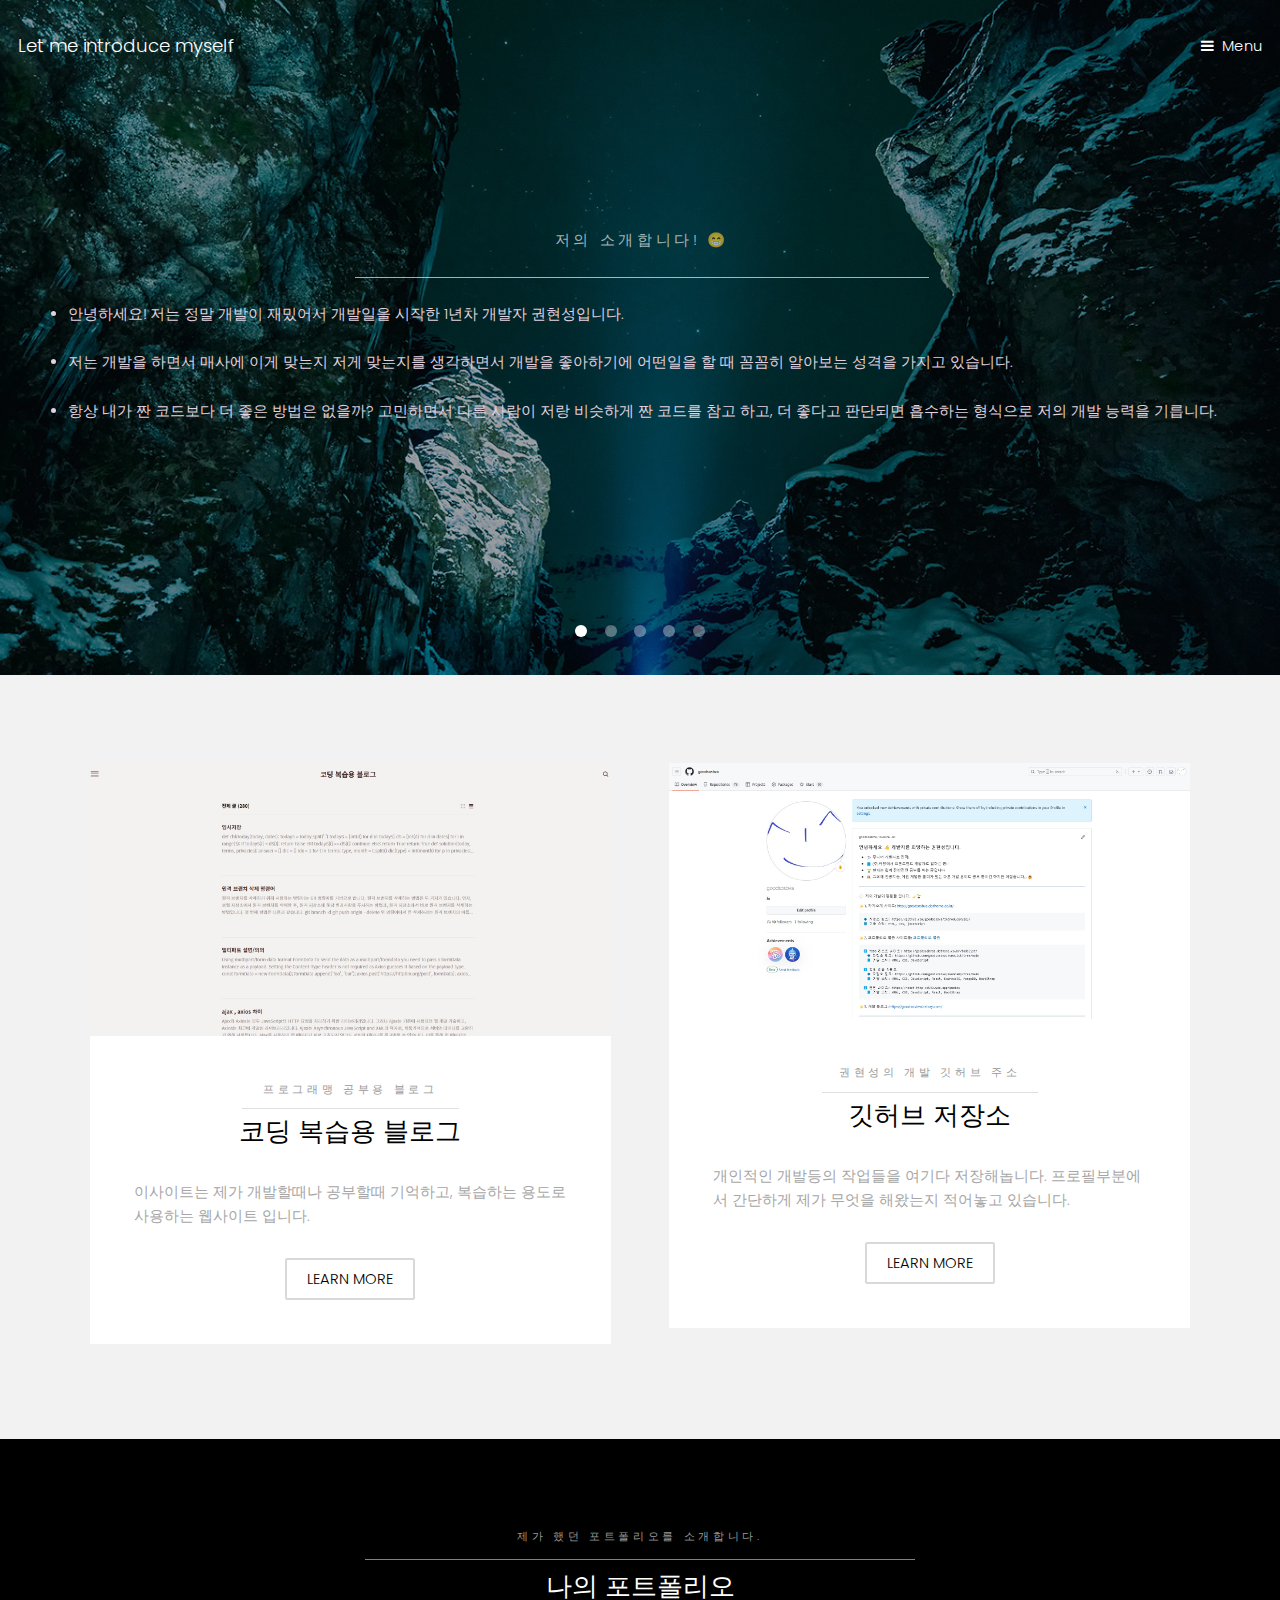
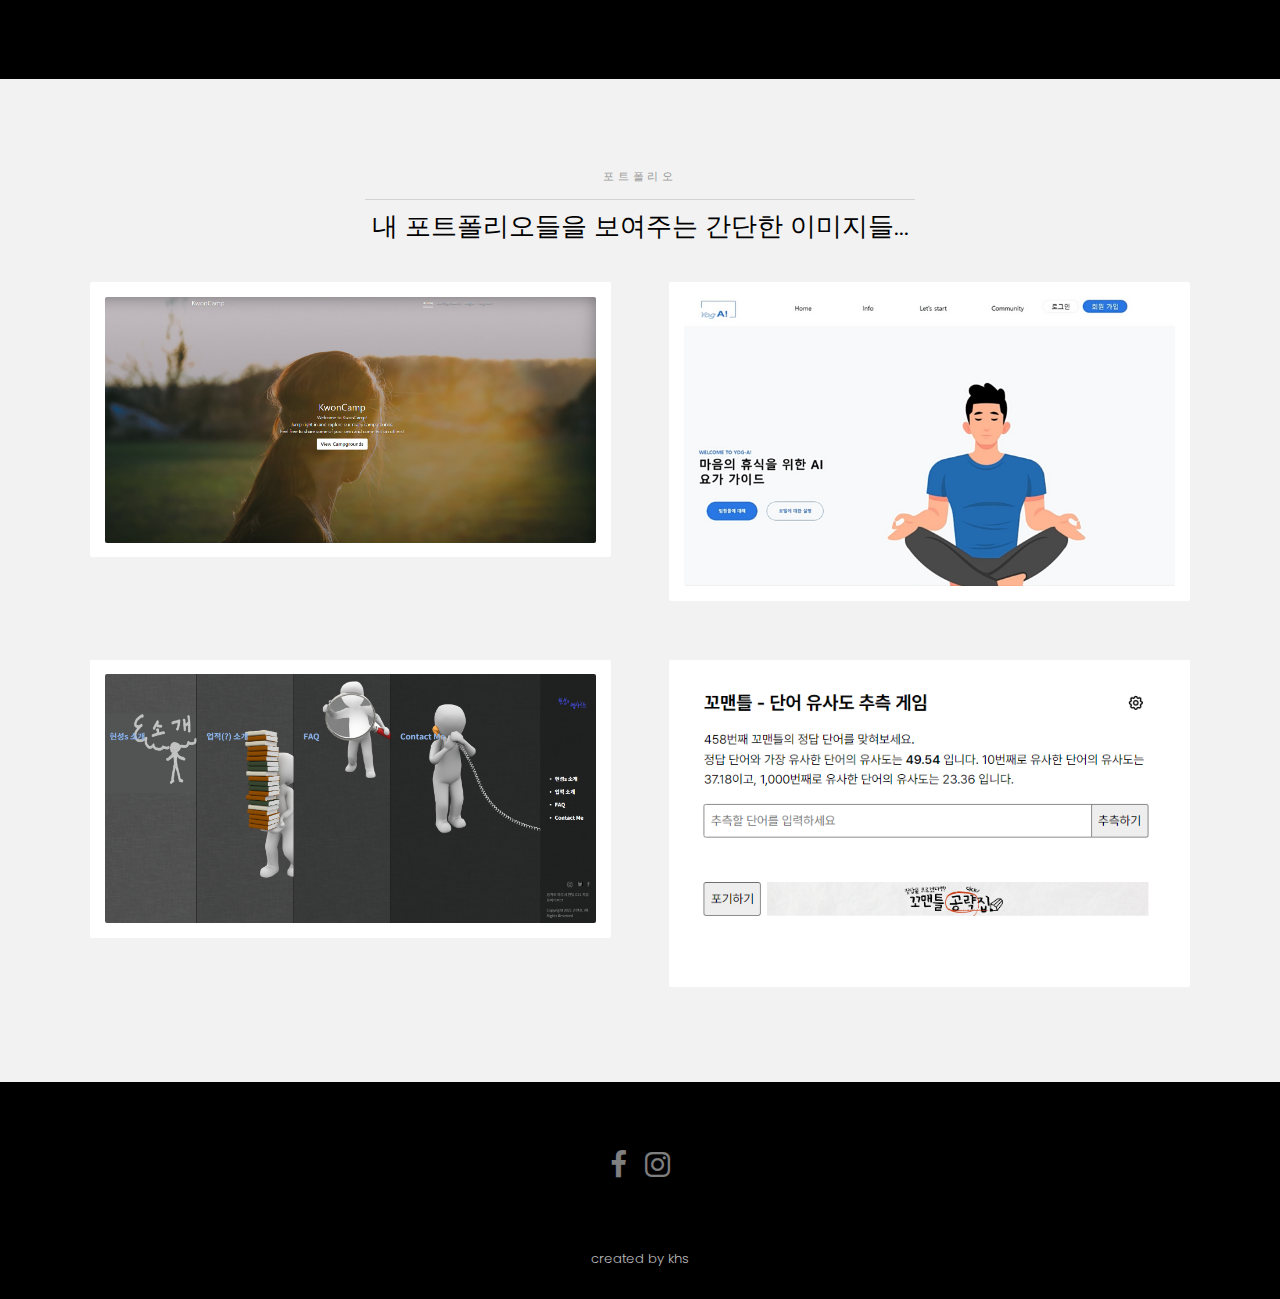
==== commit 7dc2619a: "index.html 마지막 작업 완료" ====
--- a/html/index.html
+++ b/html/index.html
@@ -29,7 +29,7 @@
                 <li><a href="index.html">Home</a></li>
                 <li><a href="generic.html">Old Portfolio</a></li>
                 <li><a href="newPortfolio.html">New Portfolio</a></li>
-                <li><a href="elements.html">참고용 도구</a></li>
+                <!-- <li><a href="elements.html">참고용 도구</a></li> -->
             </ul>
         </nav>
 
@@ -182,28 +182,28 @@
         <section id="three" class="wrapper style2">
             <div class="inner">
                 <header class="align-center">
-                    <p class="special">작업중..</p>
-                    <h2>작업중..</h2>
+                    <p class="special">포트폴리오</p>
+                    <h2>내 포트폴리오들을 보여주는 간단한 이미지들...</h2>
                 </header>
                 <div class="gallery">
                     <div>
                         <div class="image fit">
-                            <a href="#"><img src="images/pic01.jpg" alt="" /></a>
-                        </div>
-                    </div>
-                    <div>
-                        <div class="image fit">
-                            <a href="#"><img src="images/pic02.jpg" alt="" /></a>
-                        </div>
-                    </div>
-                    <div>
-                        <div class="image fit">
-                            <a href="#"><img src="images/pic03.jpg" alt="" /></a>
-                        </div>
-                    </div>
-                    <div>
-                        <div class="image fit">
-                            <a href="#"><img src="images/pic04.jpg" alt="" /></a>
+                            <a href="#"><img src="images/kwonCamp.png" alt="" /></a>
+                        </div>
+                    </div>
+                    <div>
+                        <div class="image fit">
+                            <a href="#"><img src="images/yoga.jpg" alt="" /></a>
+                        </div>
+                    </div>
+                    <div>
+                        <div class="image fit">
+                            <a href="#"><img src="images/firstIntroduce.png" alt="" /></a>
+                        </div>
+                    </div>
+                    <div>
+                        <div class="image fit">
+                            <a href="#"><img src="images/semantle2.png" alt="" /></a>
                         </div>
                     </div>
                 </div>
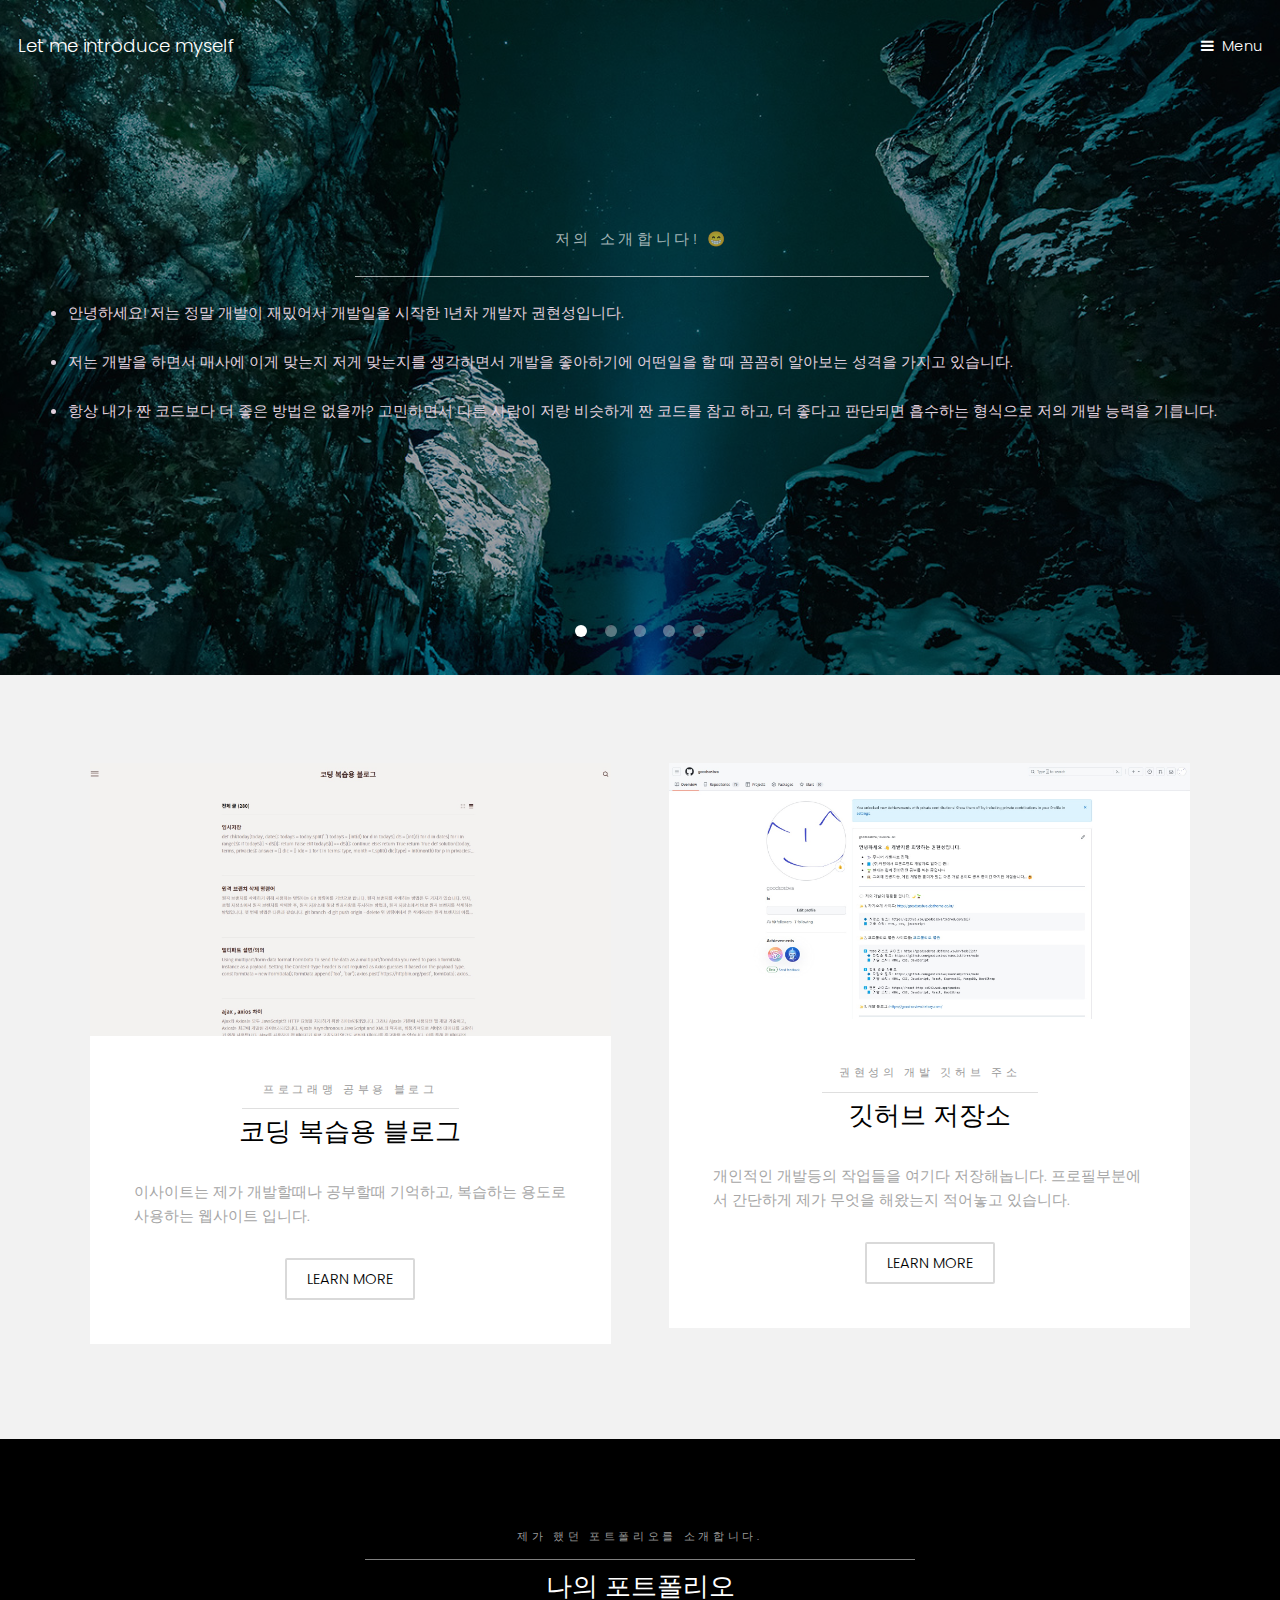
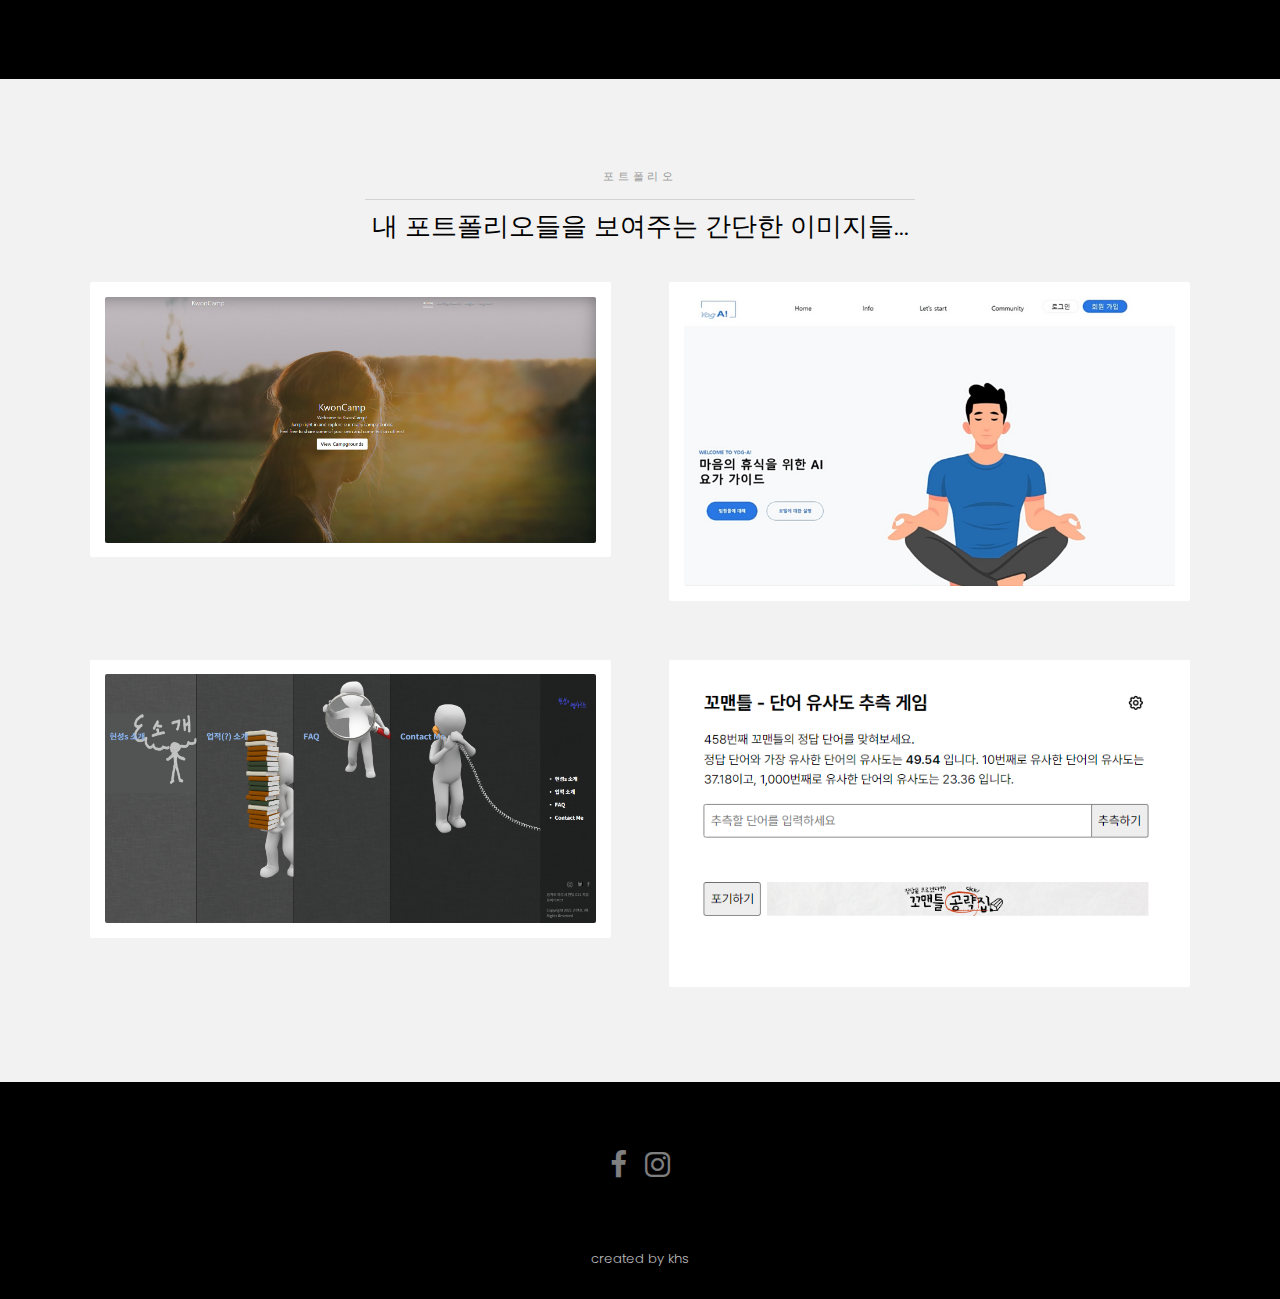
==== commit 5369e4e9: "주소 설정 에러 처리 완 & 폰트 사이즈 변경" ====
--- a/html/index.html
+++ b/html/index.html
@@ -41,9 +41,9 @@
                     <header>
                         <p>저의 소개합니다! 😁</p>
                         </br>
-                        <li style="text-align: left;">안녕하세요! 저는 정말 개발이 재밌어서 개발일을 시작한 1년차 개발자 권현성입니다.</li></br>
-                        <li style="text-align: left;">저는 개발을 하면서 매사에 이게 맞는지 저게 맞는지를 생각하면서 개발을 좋아하기에 어떤일을 할 때 꼼꼼히 알아보는 성격을 가지고 있습니다.</li></br>
-                        <li style="text-align: left;">항상 내가 짠 코드보다 더 좋은 방법은 없을까? 고민하면서 다른 사람이 저랑 비슷하게 짠 코드를 참고 하고, 더 좋다고 판단되면 흡수하는 형식으로 저의 개발 능력을 기릅니다.</li></br>
+                        <li style="font-size: 15px; text-align: left;">안녕하세요! 저는 정말 개발이 재밌어서 개발일을 시작한 1년차 개발자 권현성입니다.</li></br>
+                        <li style="font-size: 15px; text-align: left;">저는 개발을 하면서 매사에 이게 맞는지 저게 맞는지를 생각하면서 개발을 좋아하기에 어떤일을 할 때 꼼꼼히 알아보는 성격을 가지고 있습니다.</li></br>
+                        <li style="font-size: 15px;text-align: left;">항상 내가 짠 코드보다 더 좋은 방법은 없을까? 고민하면서 다른 사람이 저랑 비슷하게 짠 코드를 참고 하고, 더 좋다고 판단되면 흡수하는 형식으로 저의 개발 능력을 기릅니다.</li></br>
                         
                     </header>
                 </div>
@@ -55,19 +55,19 @@
                         <p>기술 스택 😎 </p>
                         </br>
                         <ul><a>Frontend</a>
-                          <li style="text-align: left;">Html, css, JavaScript, TypeScript</li>
-                          <li style="text-align: left;">Next.js, React, Vue.js</li>
-                          <li style="text-align: left;">Pinia, Redux, MobX</li>
+                          <li style="font-size: 15px; text-align: left;">Html, css, JavaScript, TypeScript</li>
+                          <li style="font-size: 15px; text-align: left;">Next.js, React, Vue.js</li>
+                          <li style="font-size: 15px; text-align: left;">Pinia, Redux, MobX</li>
                         </ul>
                         <ul><a>Backend</a>
-                          <li style="text-align: left;">Express.js, Java, python</li>
+                          <li style="font-size: 15px; text-align: left;">Express.js, Java, python</li>
                         </ul>
                         <ul><a>DB</a>
-                          <li style="text-align: left;">MongoDB, MySQL</li>
+                          <li style="font-size: 15px; text-align: left;">MongoDB, MySQL</li>
                         </ul>
                         <ul><a>Tools</a>
-                          <li style="text-align: left;">vsCode, pyCharm, vim</li>
-                          <li style="text-align: left;">Git, Jira & Wiki Confluence, Slack</li>
+                          <li style="font-size: 15px; text-align: left;">vsCode, pyCharm, vim</li>
+                          <li style="font-size: 15px; text-align: left;">Git, Jira & Wiki Confluence, Slack</li>
                         </ul>
                     </header>
                 </div>
@@ -76,13 +76,13 @@
                 <img src="images/slide03.jpg" alt="redux" />
                 <div class="inner">
                     <header>
-                        <p>경력 🫡</p>
+                        <p style="font-size: 35px; text-align: center;">경력 🫡</p>
                         </br>
-                        <ul><a>뉴스젤리: 개발팀-프렌트엔드</a>
-                          <li style="text-align: left;">2022.12 ~ 2023.02</li>
-                        </ul>
-                        <ul><a>카랑: 개발부서-웹팀</a>
-                          <li style="text-align: left;">2022.02 ~ 현재</li>
+                        <ul style="font-size: 35px; text-align: left;"><a>뉴스젤리: 개발팀-프렌트엔드</a>
+                          <li style="font-size: 35px; text-align: left;">2022.12 ~ 2023.02</li>
+                        </ul>
+                        <ul style="font-size: 35px; text-align: left;"><a>카랑: 개발부서-웹팀</a>
+                          <li style="font-size: 35px; text-align: left;">2022.02 ~ 현재</li>
                         </ul>
                     </header>
                 </div>
@@ -91,13 +91,13 @@
                 <img src="images/slide04.jpg" alt="js" />
                 <div class="inner">
                     <header>
-                      <p>교육 🫡</p>
+                      <p style="font-size: 35px; text-align: center;">교육 🫡</p>
                       </br>
-                      <ul><a>강원대 컴퓨터과확과</a>
-                        <li style="text-align: left;">2019.03 ~ 2021.02</li>
-                      </ul>
-                      <ul><a>엘리스 양재 AI 웹 개발 부트 캠프</a>
-                        <li style="text-align: left;">2022.07 ~ 2022.11</li>
+                      <ul style="font-size: 35px; text-align: left;"><a>강원대 컴퓨터과확과</a>
+                        <li style="font-size: 35px; text-align: left;">2019.03 ~ 2021.02</li>
+                      </ul>
+                      <ul style="font-size: 35px; text-align: left;"><a>엘리스 양재 AI 웹 개발 부트 캠프</a>
+                        <li style="font-size: 35px; text-align: left;">2022.07 ~ 2022.11</li>
                       </ul>
                     </header>
                 </div>
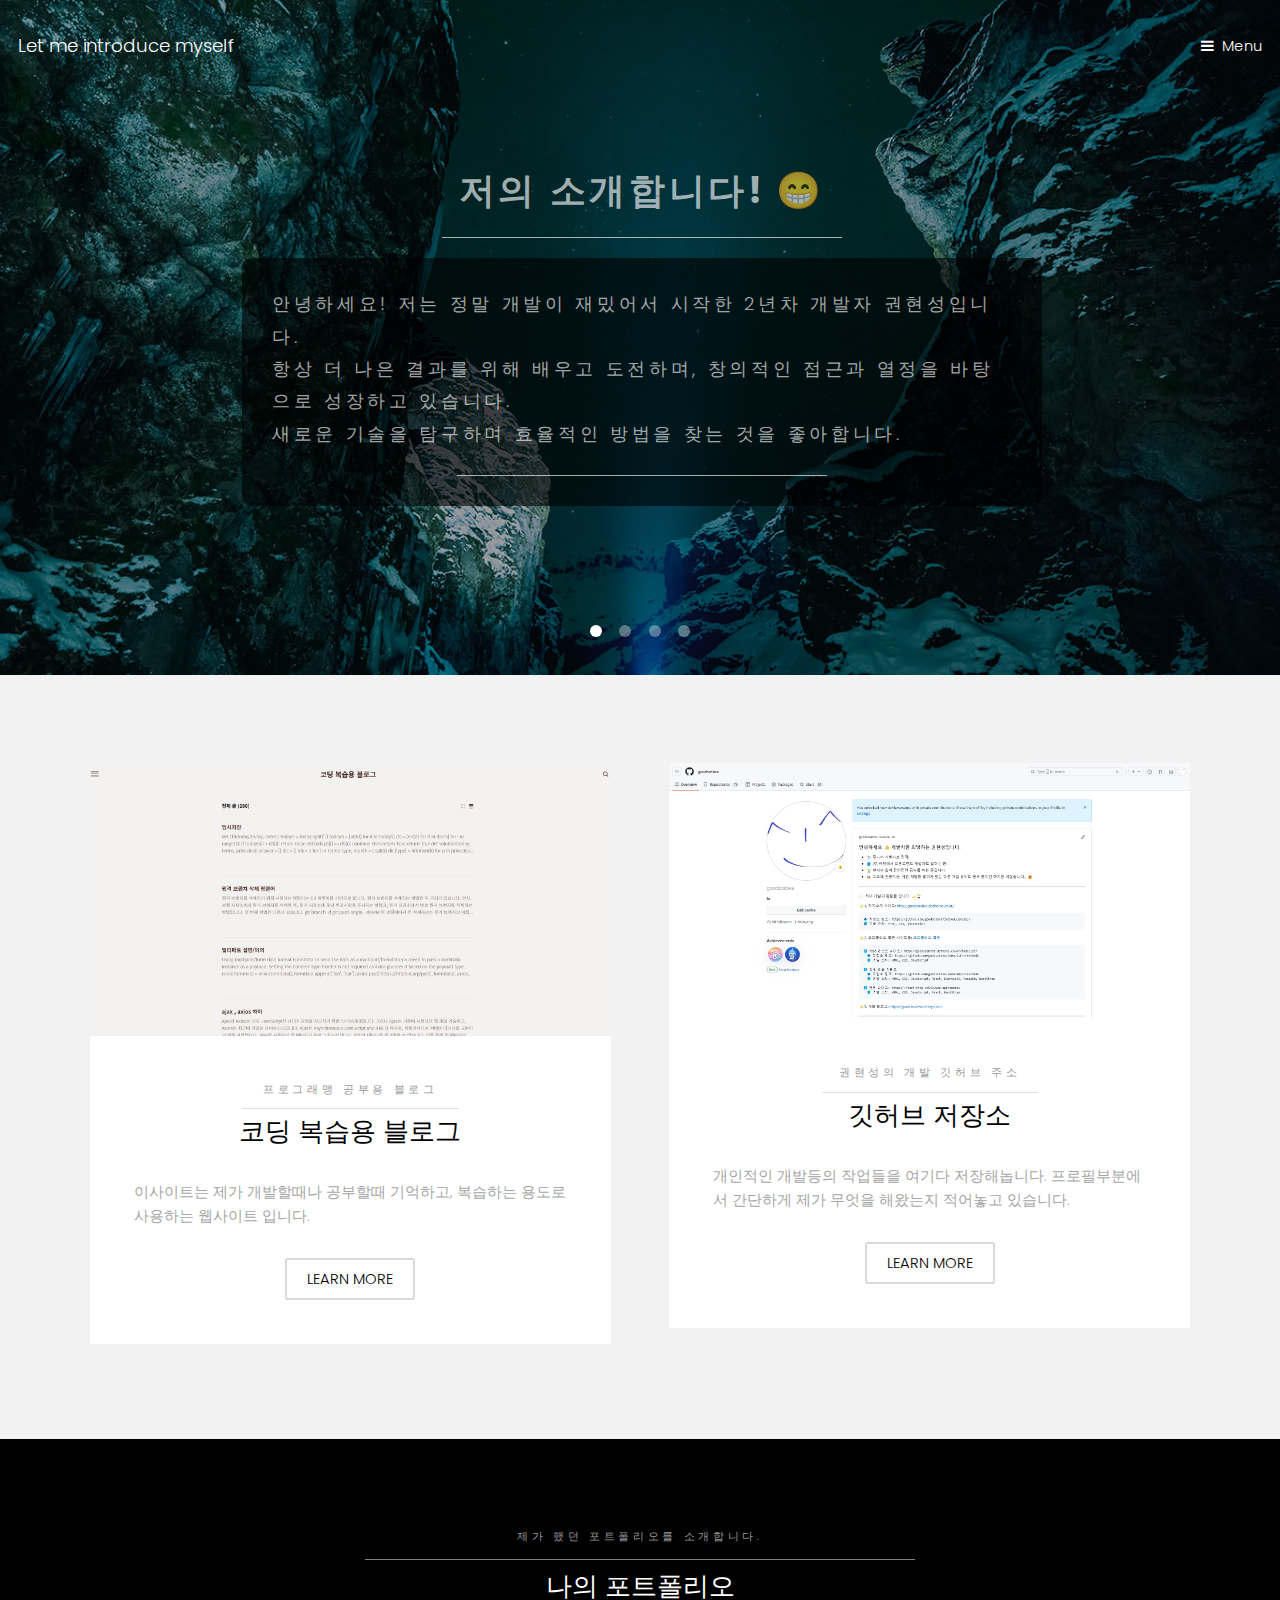
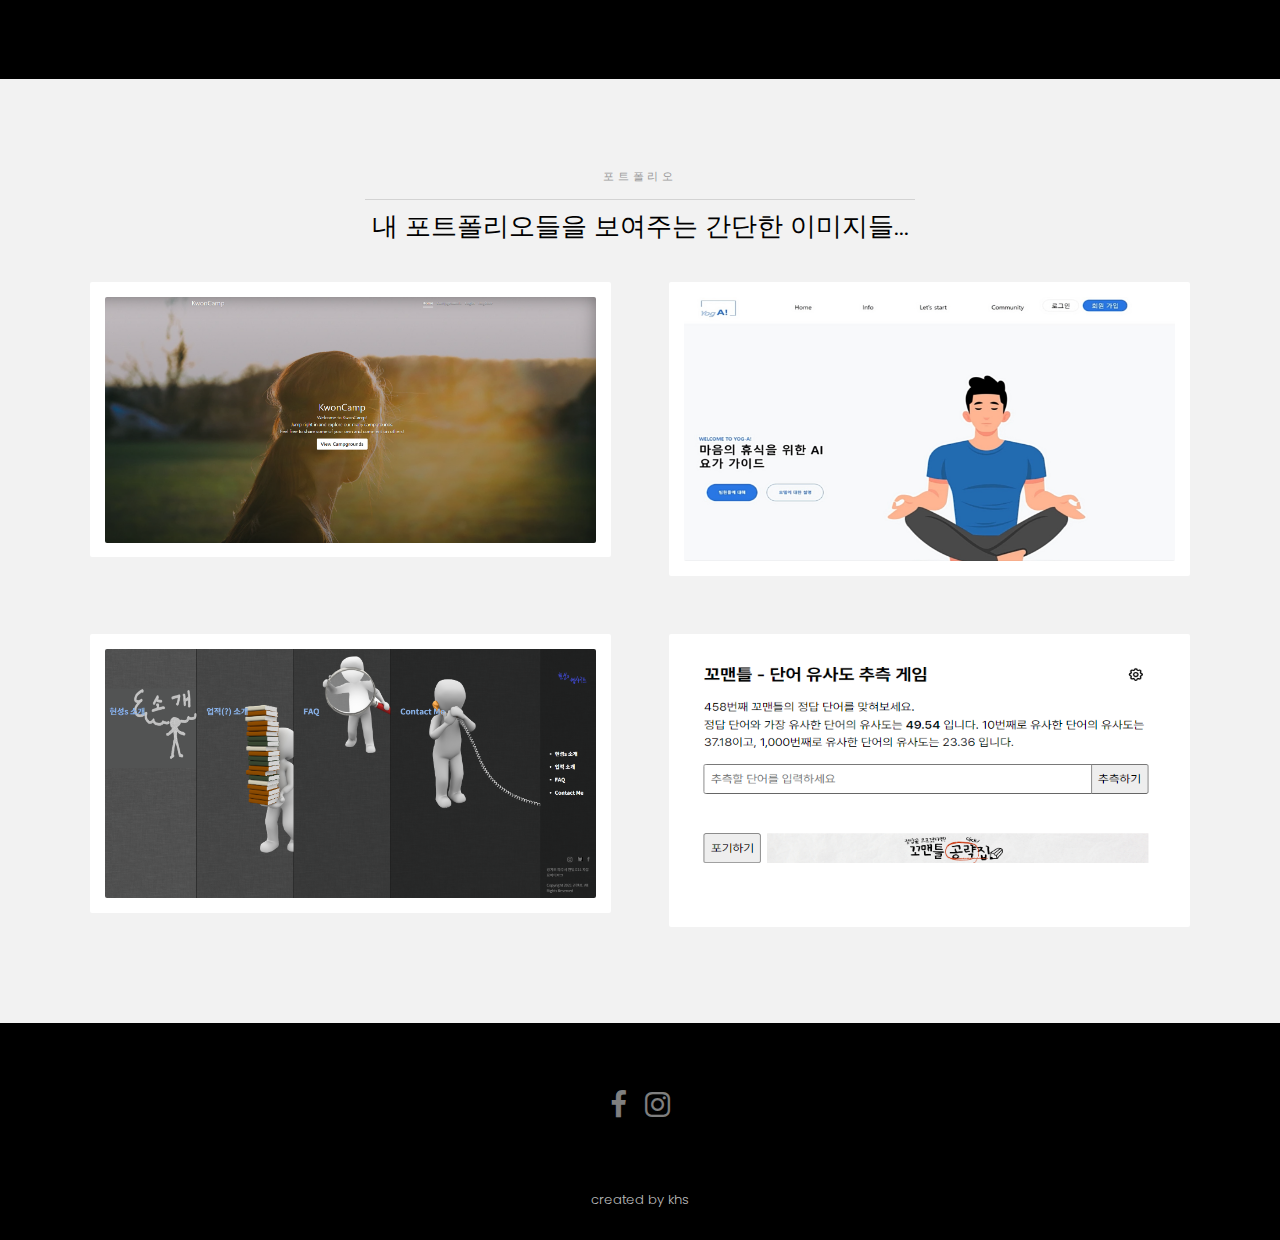
==== commit 90e9986e: "fix: 내용 수정 1. 기획 및 css 뭔가 부자연스러운 부분 수정 2. 섹션 내용 부분 보완" ====
--- a/html/index.html
+++ b/html/index.html
@@ -11,8 +11,6 @@
         <meta name="viewport" content="width=device-width, initial-scale=1" />
         <link rel="stylesheet" href="assets/css/main.css" />
         <link rel="icon" href="./images/ksmile.ico" />
-        <!-- <link rel="stylesheet" href="https://pyscript.net/latest/pyscript.css" />
-    <script defer src="https://pyscript.net/latest/pyscript.js"></script> -->
     </head>
     <body>
         <!-- Header -->
@@ -29,97 +27,106 @@
                 <li><a href="index.html">Home</a></li>
                 <li><a href="generic.html">Old Portfolio</a></li>
                 <li><a href="newPortfolio.html">New Portfolio</a></li>
-                <!-- <li><a href="elements.html">참고용 도구</a></li> -->
             </ul>
         </nav>
 
         <!-- Banner -->
+        <!-- Banner -->
         <section class="banner full">
-            <article>
-                <img src="images/slide01.jpg" alt="khs" />
-                <div class="inner">
+            <!-- 저의 소개 -->
+            <article>
+                <img src="images/slide01.jpg" alt="khs" style="object-fit: cover; height: 50vh; width: 100%;" />
+                <div class="inner" style="color: #fff; text-align: center; padding: 40px;">
                     <header>
-                        <p>저의 소개합니다! 😁</p>
-                        </br>
-                        <li style="font-size: 15px; text-align: left;">안녕하세요! 저는 정말 개발이 재밌어서 개발일을 시작한 1년차 개발자 권현성입니다.</li></br>
-                        <li style="font-size: 15px; text-align: left;">저는 개발을 하면서 매사에 이게 맞는지 저게 맞는지를 생각하면서 개발을 좋아하기에 어떤일을 할 때 꼼꼼히 알아보는 성격을 가지고 있습니다.</li></br>
-                        <li style="font-size: 15px;text-align: left;">항상 내가 짠 코드보다 더 좋은 방법은 없을까? 고민하면서 다른 사람이 저랑 비슷하게 짠 코드를 참고 하고, 더 좋다고 판단되면 흡수하는 형식으로 저의 개발 능력을 기릅니다.</li></br>
-                        
-                    </header>
-                </div>
-            </article>
-            <article>
-                <img src="images/slide02.jpg" alt="react" />
-                <div class="inner">
-                    <header>
-                        <p>기술 스택 😎 </p>
-                        </br>
-                        <ul><a>Frontend</a>
-                          <li style="font-size: 15px; text-align: left;">Html, css, JavaScript, TypeScript</li>
-                          <li style="font-size: 15px; text-align: left;">Next.js, React, Vue.js</li>
-                          <li style="font-size: 15px; text-align: left;">Pinia, Redux, MobX</li>
-                        </ul>
-                        <ul><a>Backend</a>
-                          <li style="font-size: 15px; text-align: left;">Express.js, Java, python</li>
-                        </ul>
-                        <ul><a>DB</a>
-                          <li style="font-size: 15px; text-align: left;">MongoDB, MySQL</li>
-                        </ul>
-                        <ul><a>Tools</a>
-                          <li style="font-size: 15px; text-align: left;">vsCode, pyCharm, vim</li>
-                          <li style="font-size: 15px; text-align: left;">Git, Jira & Wiki Confluence, Slack</li>
-                        </ul>
-                    </header>
-                </div>
-            </article>
-            <article>
-                <img src="images/slide03.jpg" alt="redux" />
-                <div class="inner">
-                    <header>
-                        <p style="font-size: 35px; text-align: center;">경력 🫡</p>
-                        </br>
-                        <ul style="font-size: 35px; text-align: left;"><a>뉴스젤리: 개발팀-프렌트엔드</a>
-                          <li style="font-size: 35px; text-align: left;">2022.12 ~ 2023.02</li>
-                        </ul>
-                        <ul style="font-size: 35px; text-align: left;"><a>카랑: 개발부서-웹팀</a>
-                          <li style="font-size: 35px; text-align: left;">2022.02 ~ 현재</li>
-                        </ul>
-                    </header>
-                </div>
-            </article>
-            <article>
-                <img src="images/slide04.jpg" alt="js" />
-                <div class="inner">
-                    <header>
-                      <p style="font-size: 35px; text-align: center;">교육 🫡</p>
-                      </br>
-                      <ul style="font-size: 35px; text-align: left;"><a>강원대 컴퓨터과확과</a>
-                        <li style="font-size: 35px; text-align: left;">2019.03 ~ 2021.02</li>
-                      </ul>
-                      <ul style="font-size: 35px; text-align: left;"><a>엘리스 양재 AI 웹 개발 부트 캠프</a>
-                        <li style="font-size: 35px; text-align: left;">2022.07 ~ 2022.11</li>
-                      </ul>
-                    </header>
-                </div>
-            </article>
-            <article>
-                <img src="images/slide05.jpg" alt="next.js" />
-                <div class="inner">
-                    <header>
-                      <p>사이트 이용 안내</p>
-                      </br>
-                      <ul><a>현재 페이지</a>
-                        <li style="text-align: left;">저를 설명하는 간단한 몇줄의 글과 아래는 저의 블로그 및 깃허브 주소 마지막으로는 제가 만든 사이드 프로젝트들을 이미지로 간단하게 보여주고 있습니다.</li>
-                      </ul>
-                      <ul><a>메뉴바</a>
-                        <li style="text-align: left;">오래전에 만든 포트폴리오랑 최근에 만든 포트폴리오를 구분하여 프로젝트에 대해 설명했습니다.</li>
-                      </ul>
-                    </header>
-                </div>
-            </article>
-        </section>
-
-        <!-- One -->
+                        <p style="font-size: 36px; font-weight: bold; margin-bottom: 20px; line-height: 1.2;">저의 소개합니다! 😁</p>
+                        <div style="background: rgba(0, 0, 0, 0.6); padding: 30px; border-radius: 10px; max-width: 800px; margin: auto; text-align: left;">
+                            <p style="font-size: 18px; line-height: 1.8;">
+                                안녕하세요! 저는 정말 개발이 재밌어서 시작한 2년차 개발자 권현성입니다.<br>
+                                항상 더 나은 결과를 위해 배우고 도전하며, 창의적인 접근과 열정을 바탕으로 성장하고 있습니다.<br>
+                                새로운 기술을 탐구하며 효율적인 방법을 찾는 것을 좋아합니다.
+                            </p>
+                        </div>
+                    </header>
+                </div>
+            </article>
+
+            <!-- 기술 스택 -->
+            <article>
+                <img src="images/slide02.jpg" alt="react" style="object-fit: cover; height: 50vh; width: 100%;" />
+                <div class="inner" style="color: #fff; text-align: center; padding: 40px;">
+                    <header style="margin-bottom: 30px;">
+                        <p style="font-size: 36px; font-weight: bold; line-height: 1.2;">기술 스택 😎</p>
+                    </header>
+                    <div style="background: rgba(0, 0, 0, 0.6); padding: 30px; border-radius: 10px; max-width: 800px; margin: auto; text-align: left;">
+                        <div style="margin-bottom: 20px;">
+                            <p style="font-size: 20px; font-weight: bold; margin-bottom: 10px;">Frontend</p>
+                            <p style="font-size: 18px; line-height: 1.8; margin: 0;">HTML, CSS, JavaScript, TypeScript, Next.js, React, Vue.js, Pinia, Redux, MobX</p>
+                        </div>
+                        <div style="margin-bottom: 20px;">
+                            <p style="font-size: 20px; font-weight: bold; margin-bottom: 10px;">Backend</p>
+                            <p style="font-size: 18px; line-height: 1.8; margin: 0;">Express.js, Java, Python</p>
+                        </div>
+                        <div style="margin-bottom: 20px;">
+                            <p style="font-size: 20px; font-weight: bold; margin-bottom: 10px;">Database</p>
+                            <p style="font-size: 18px; line-height: 1.8; margin: 0;">MongoDB, MySQL</p>
+                        </div>
+                        <div>
+                            <p style="font-size: 20px; font-weight: bold; margin-bottom: 10px;">Tools</p>
+                            <p style="font-size: 18px; line-height: 1.8; margin: 0;">VSCode, PyCharm, IntelliJ, Git, Slack, Jira & Wiki Confluence, Bitbucket</p>
+                        </div>
+                    </div>
+                </div>
+            </article>
+
+            <!-- 경력 -->
+            <article>
+                <img src="images/slide03.jpg" alt="redux" style="object-fit: cover; height: 50vh; width: 100%;" />
+                <div class="inner" style="color: #fff; text-align: center; padding: 40px;">
+                    <header style="margin-bottom: 30px;">
+                        <p style="font-size: 36px; font-weight: bold; line-height: 1.2;">경력 🫡</p>
+                    </header>
+                    <div style="background: rgba(0, 0, 0, 0.6); padding: 30px; border-radius: 10px; max-width: 800px; margin: auto; text-align: left;">
+                        <div style="margin-bottom: 20px;">
+                            <p style="font-size: 20px; font-weight: bold; margin-bottom: 10px;">뉴스젤리</p>
+                            <p style="font-size: 18px; line-height: 1.8; margin: 0;">개발팀 - 프론트엔드 (2022.12 ~ 2023.02)</p>
+                        </div>
+                        <div style="margin-bottom: 20px;">
+                            <p style="font-size: 20px; font-weight: bold; margin-bottom: 10px;">카랑</p>
+                            <p style="font-size: 18px; line-height: 1.8; margin: 0;">개발부서 - 웹팀 (2022.02 ~ 2023.06)</p>
+                        </div>
+                        <div>
+                            <p style="font-size: 20px; font-weight: bold; margin-bottom: 10px;">오케스트로</p>
+                            <p style="font-size: 18px; line-height: 1.8; margin: 0;">플랫폼공통개발팀 - 프론트엔드 (2023.09 ~ 현재)</p>
+                        </div>
+                    </div>
+                </div>
+            </article>
+
+            <!-- 자격증 -->
+            <article>
+                <img src="images/slide04.jpg" alt="certifications" style="object-fit: cover; height: 50vh; width: 100%;" />
+                <div class="inner" style="color: #fff; text-align: center; padding: 40px;">
+                    <header style="margin-bottom: 30px;">
+                        <p style="font-size: 36px; font-weight: bold; line-height: 1.2;">자격증 😁</p>
+                    </header>
+                    <div style="background: rgba(0, 0, 0, 0.6); padding: 30px; border-radius: 10px; max-width: 800px; margin: auto; text-align: left;">
+                        <div style="margin-bottom: 20px;">
+                            <p style="font-size: 20px; font-weight: bold; margin-bottom: 10px;">정보처리기사</p>
+                            <p style="font-size: 18px; line-height: 1.8; margin: 0;">한국산업인력공단 (취득일: 2022.06)</p>
+                        </div>
+                        <div style="margin-bottom: 20px;">
+                            <p style="font-size: 20px; font-weight: bold; margin-bottom: 10px;">리눅스 마스터 2급</p>
+                            <p style="font-size: 18px; line-height: 1.8; margin: 0;">정보통신기술자격검정 (취득일: 2023.08)</p>
+                        </div>
+                        <div>
+                            <p style="font-size: 20px; font-weight: bold; margin-bottom: 10px;">네트워크 관리사 2급</p>
+                            <p style="font-size: 18px; line-height: 1.8; margin: 0;">한국정보통신자격협회 (취득일: 2024.12)</p>
+                        </div>
+                    </div>
+                </div>
+            </article>
+        </section>
+
         <section id="one" class="wrapper style2">
             <div class="inner">
                 <div class="grid-style">
@@ -193,7 +200,7 @@
                     </div>
                     <div>
                         <div class="image fit">
-                            <a href="#"><img src="images/yoga.jpg" alt="" /></a>
+                            <a href="#"><img style="height: 264px" src="images/yoga.jpg" alt="" /></a>
                         </div>
                     </div>
                     <div>
@@ -203,7 +210,7 @@
                     </div>
                     <div>
                         <div class="image fit">
-                            <a href="#"><img src="images/semantle2.png" alt="" /></a>
+                            <a href="#"><img style="height: 264px" src="images/semantle2.png" alt="" /></a>
                         </div>
                     </div>
                 </div>
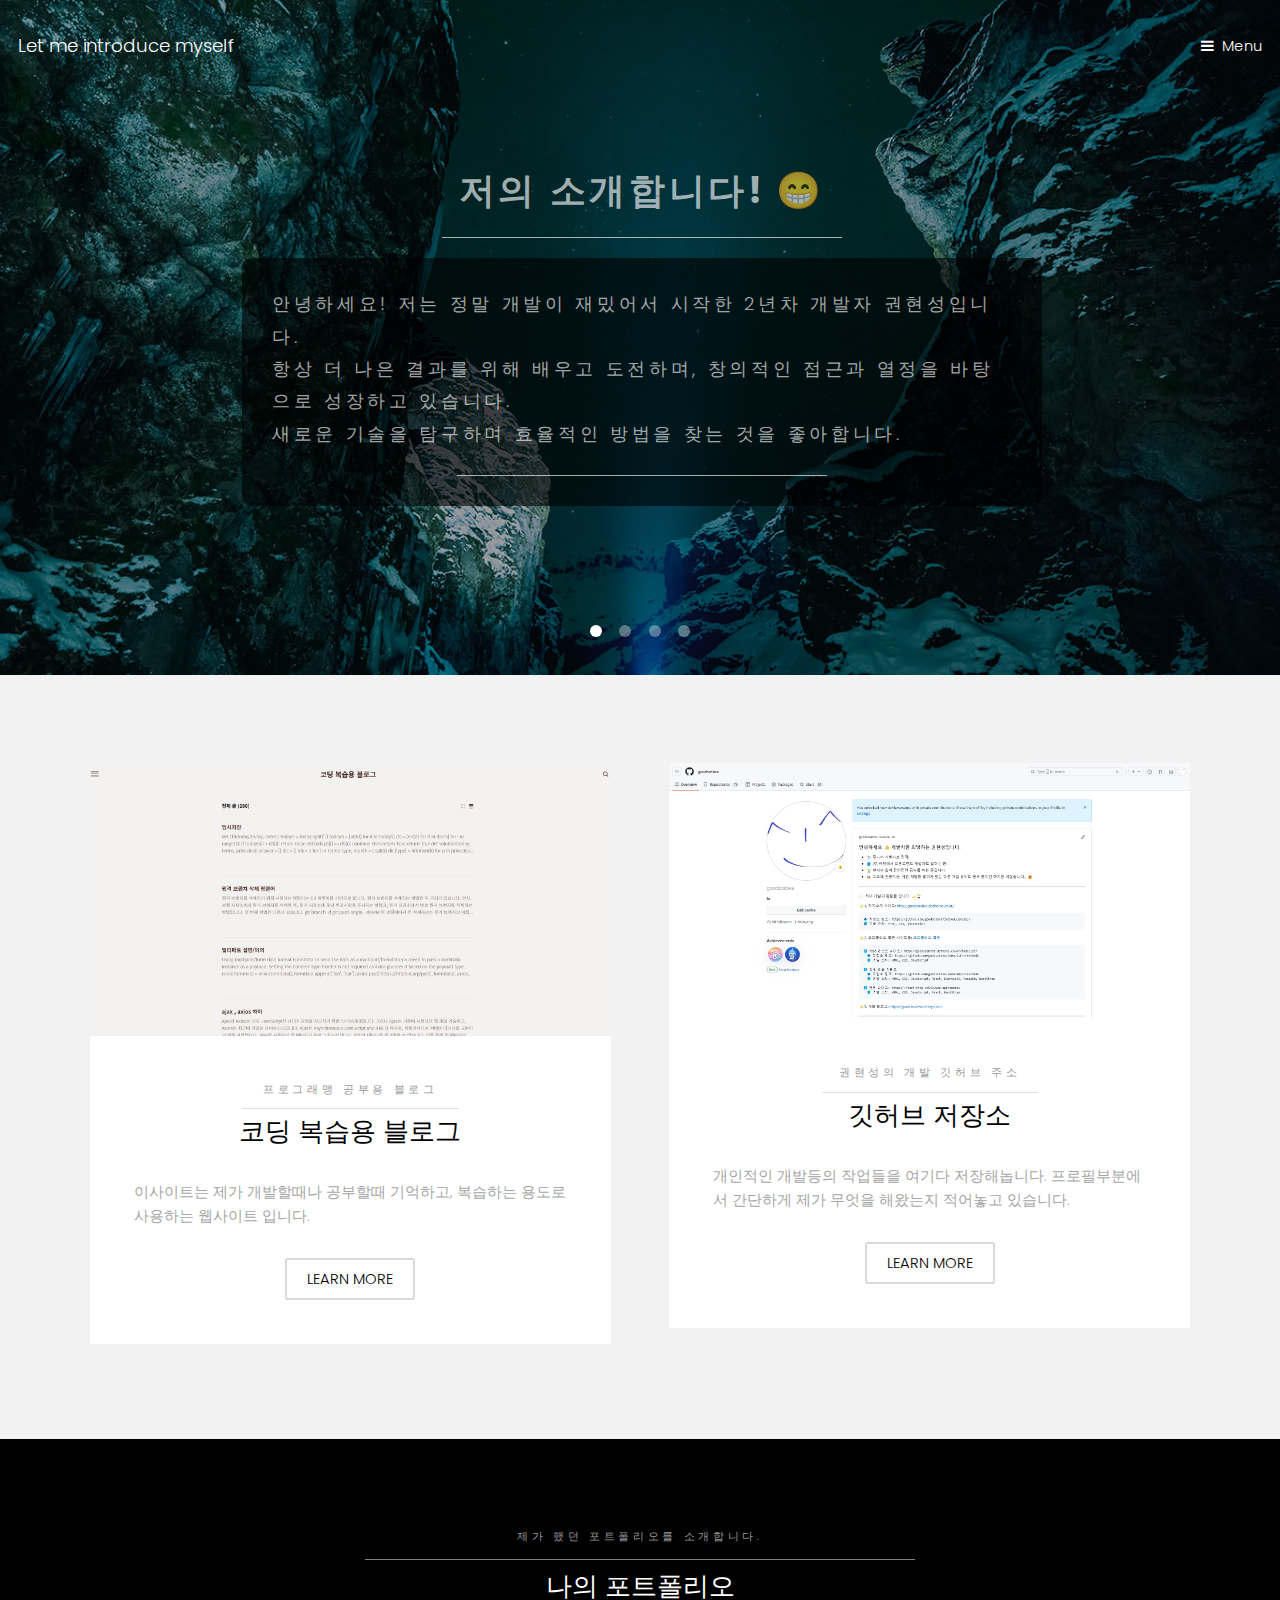
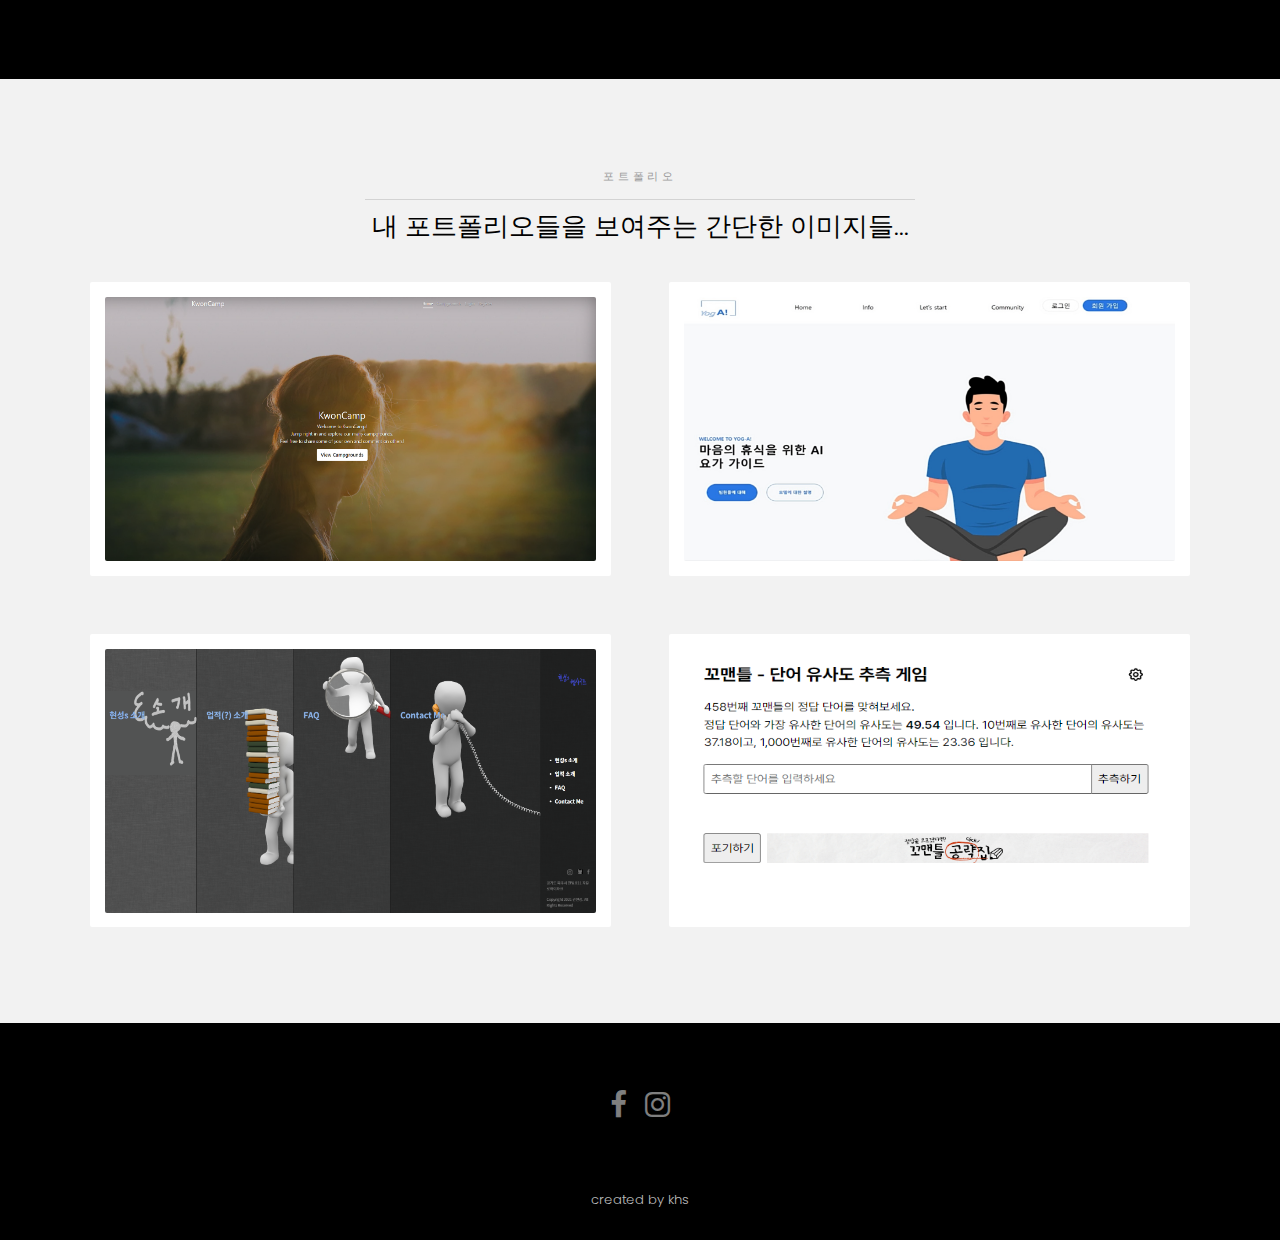
==== commit a55fa17a: "fix: 내용 수정 1. 포트폴리오 이미지 길이 통일화 2. 슬라이드 시간 20초로 수정" ====
--- a/html/index.html
+++ b/html/index.html
@@ -195,7 +195,7 @@
                 <div class="gallery">
                     <div>
                         <div class="image fit">
-                            <a href="#"><img src="images/kwonCamp.png" alt="" /></a>
+                            <a href="#"><img style="height: 264px" src="images/kwonCamp.png" alt="" /></a>
                         </div>
                     </div>
                     <div>
@@ -205,7 +205,7 @@
                     </div>
                     <div>
                         <div class="image fit">
-                            <a href="#"><img src="images/firstIntroduce.png" alt="" /></a>
+                            <a href="#"><img style="height: 264px" src="images/firstIntroduce.png" alt="" /></a>
                         </div>
                     </div>
                     <div>
--- a/html/assets/css/main.css
+++ b/html/assets/css/main.css
@@ -4482,3 +4482,5 @@
         padding: 3rem 0 1rem 0;
     }
 }
+
+
